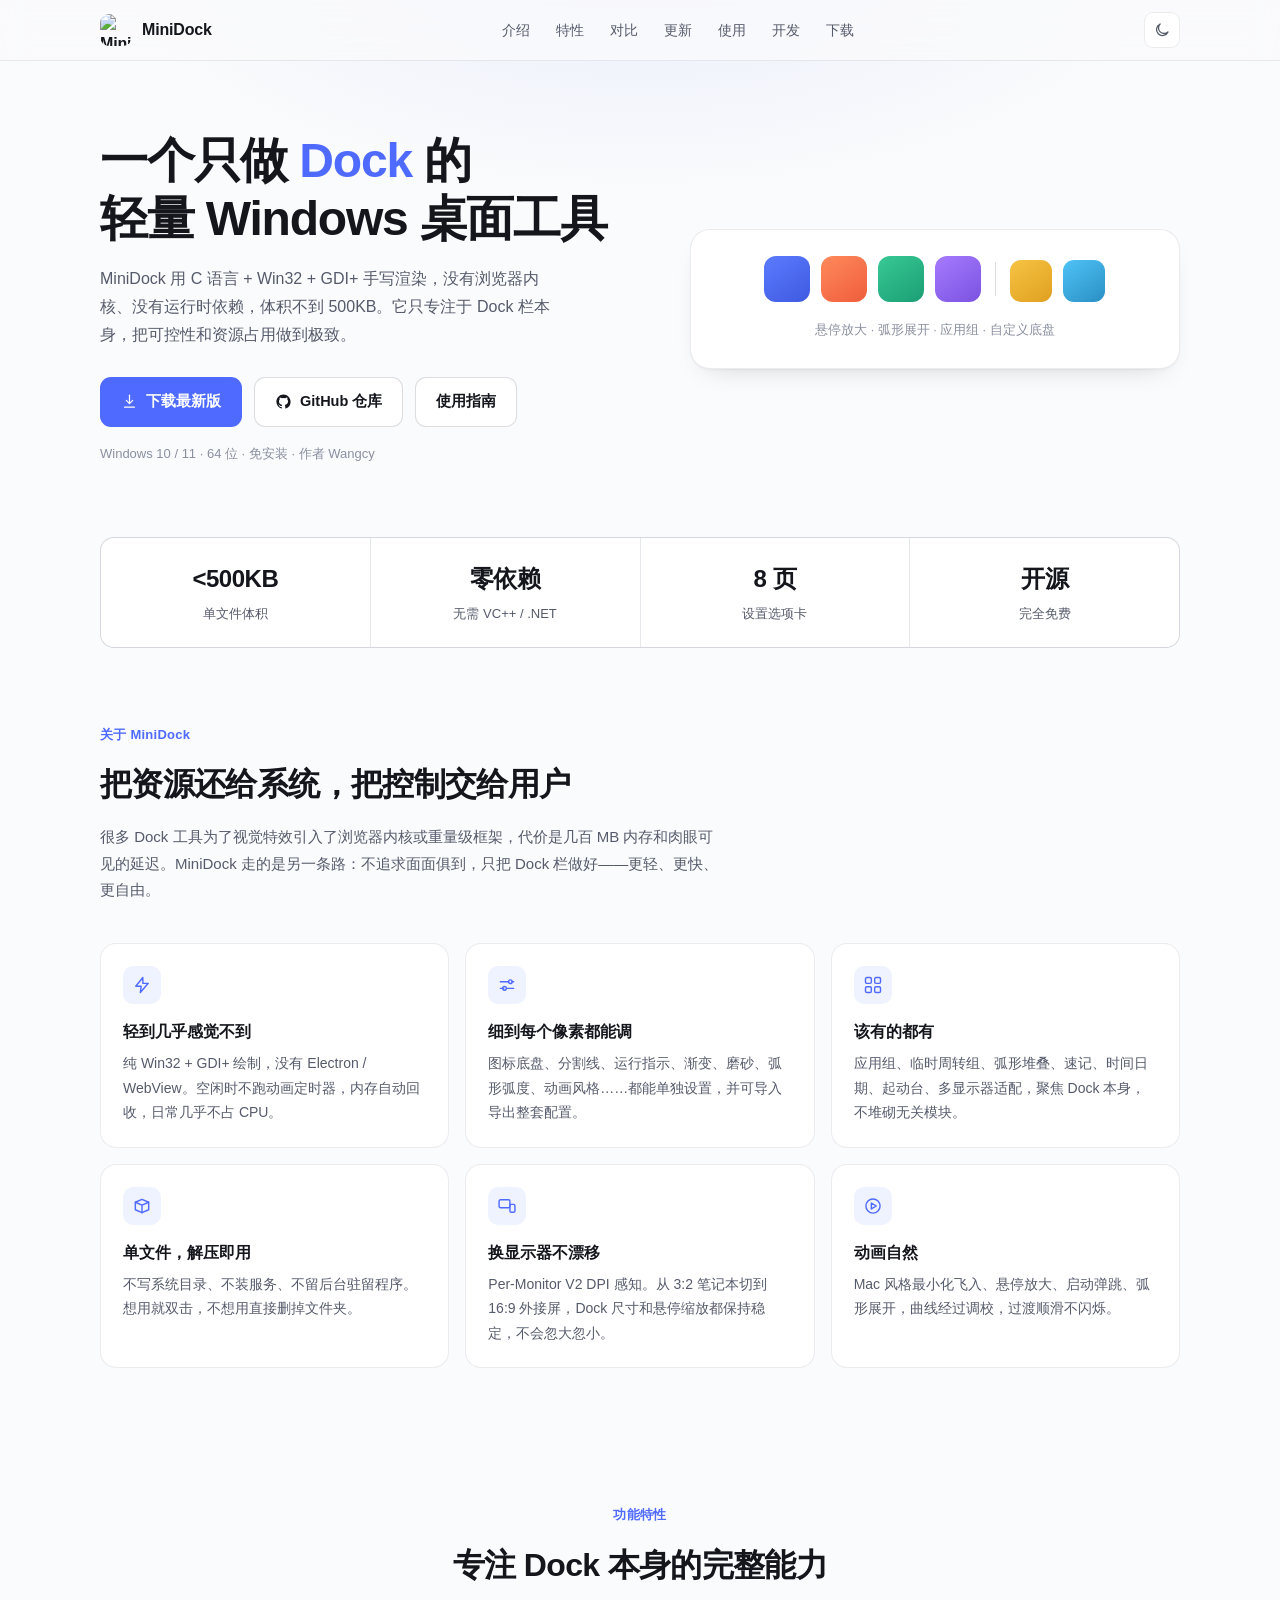
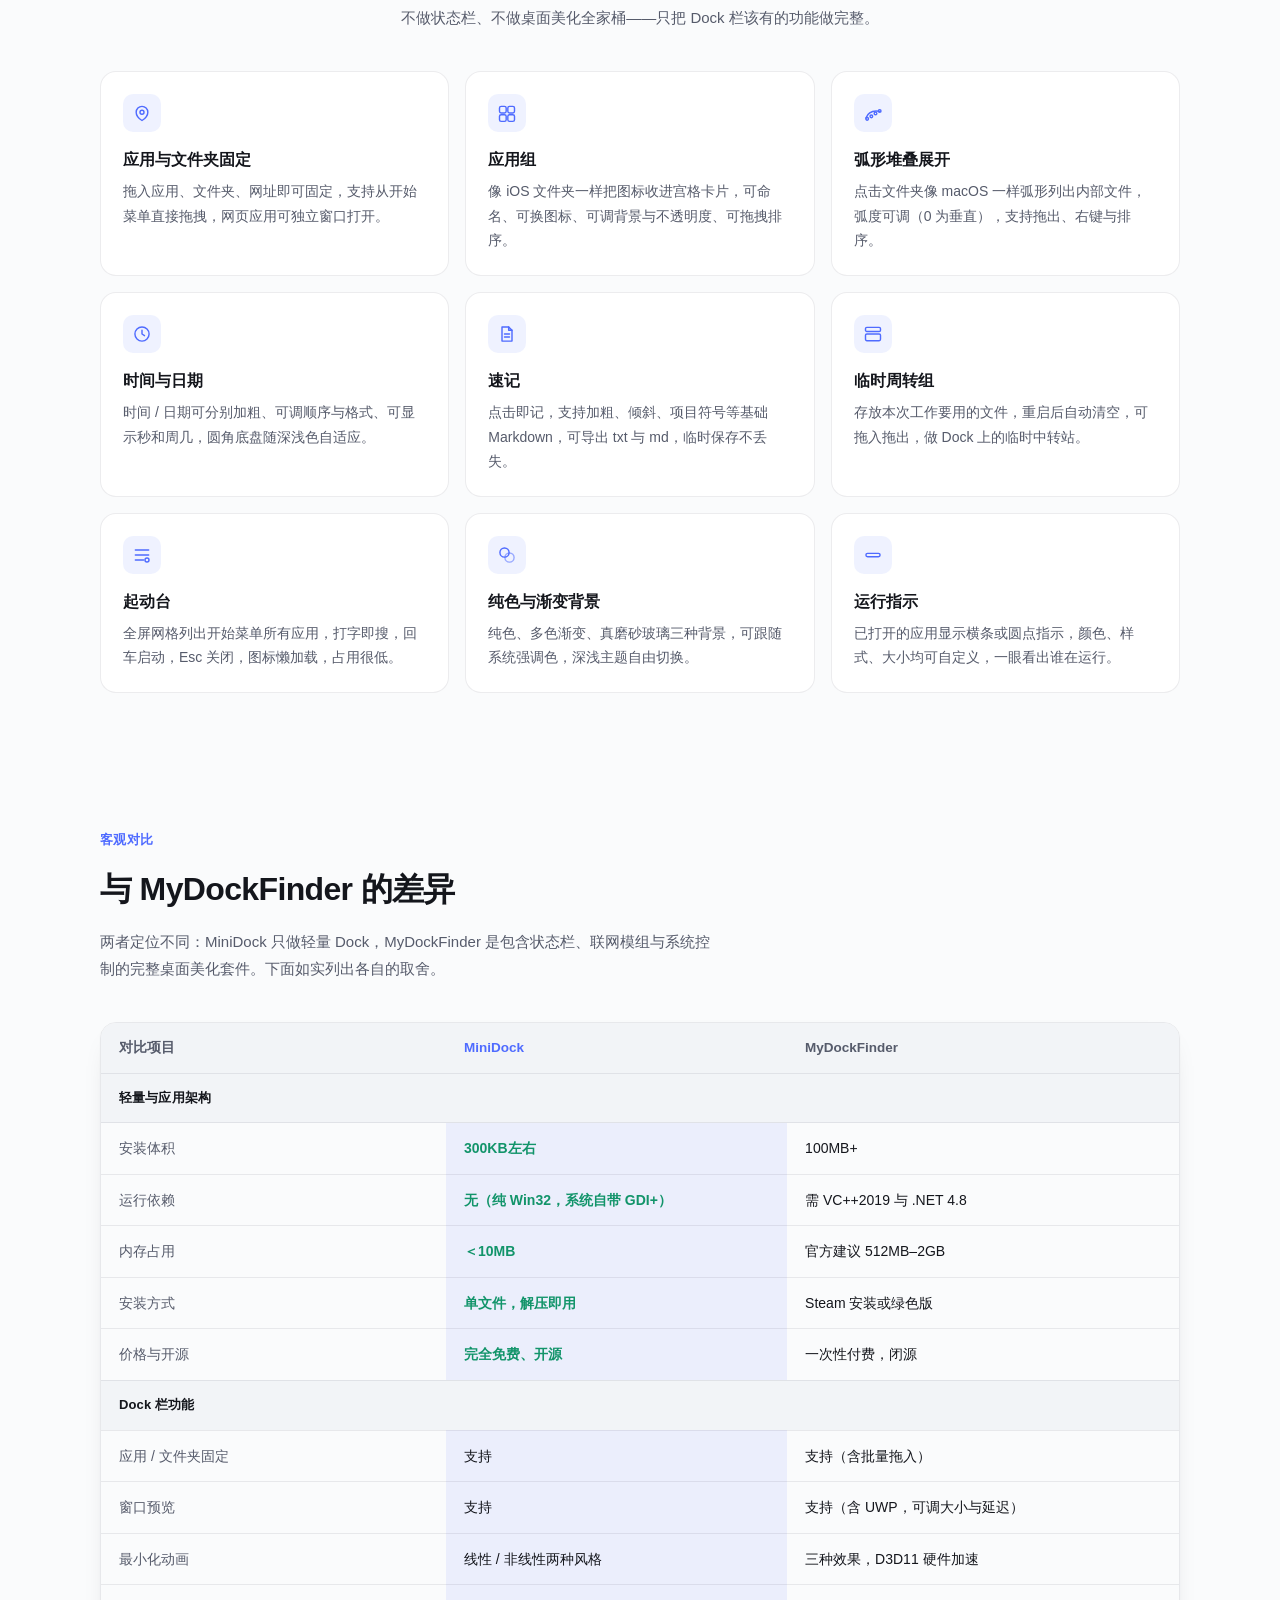
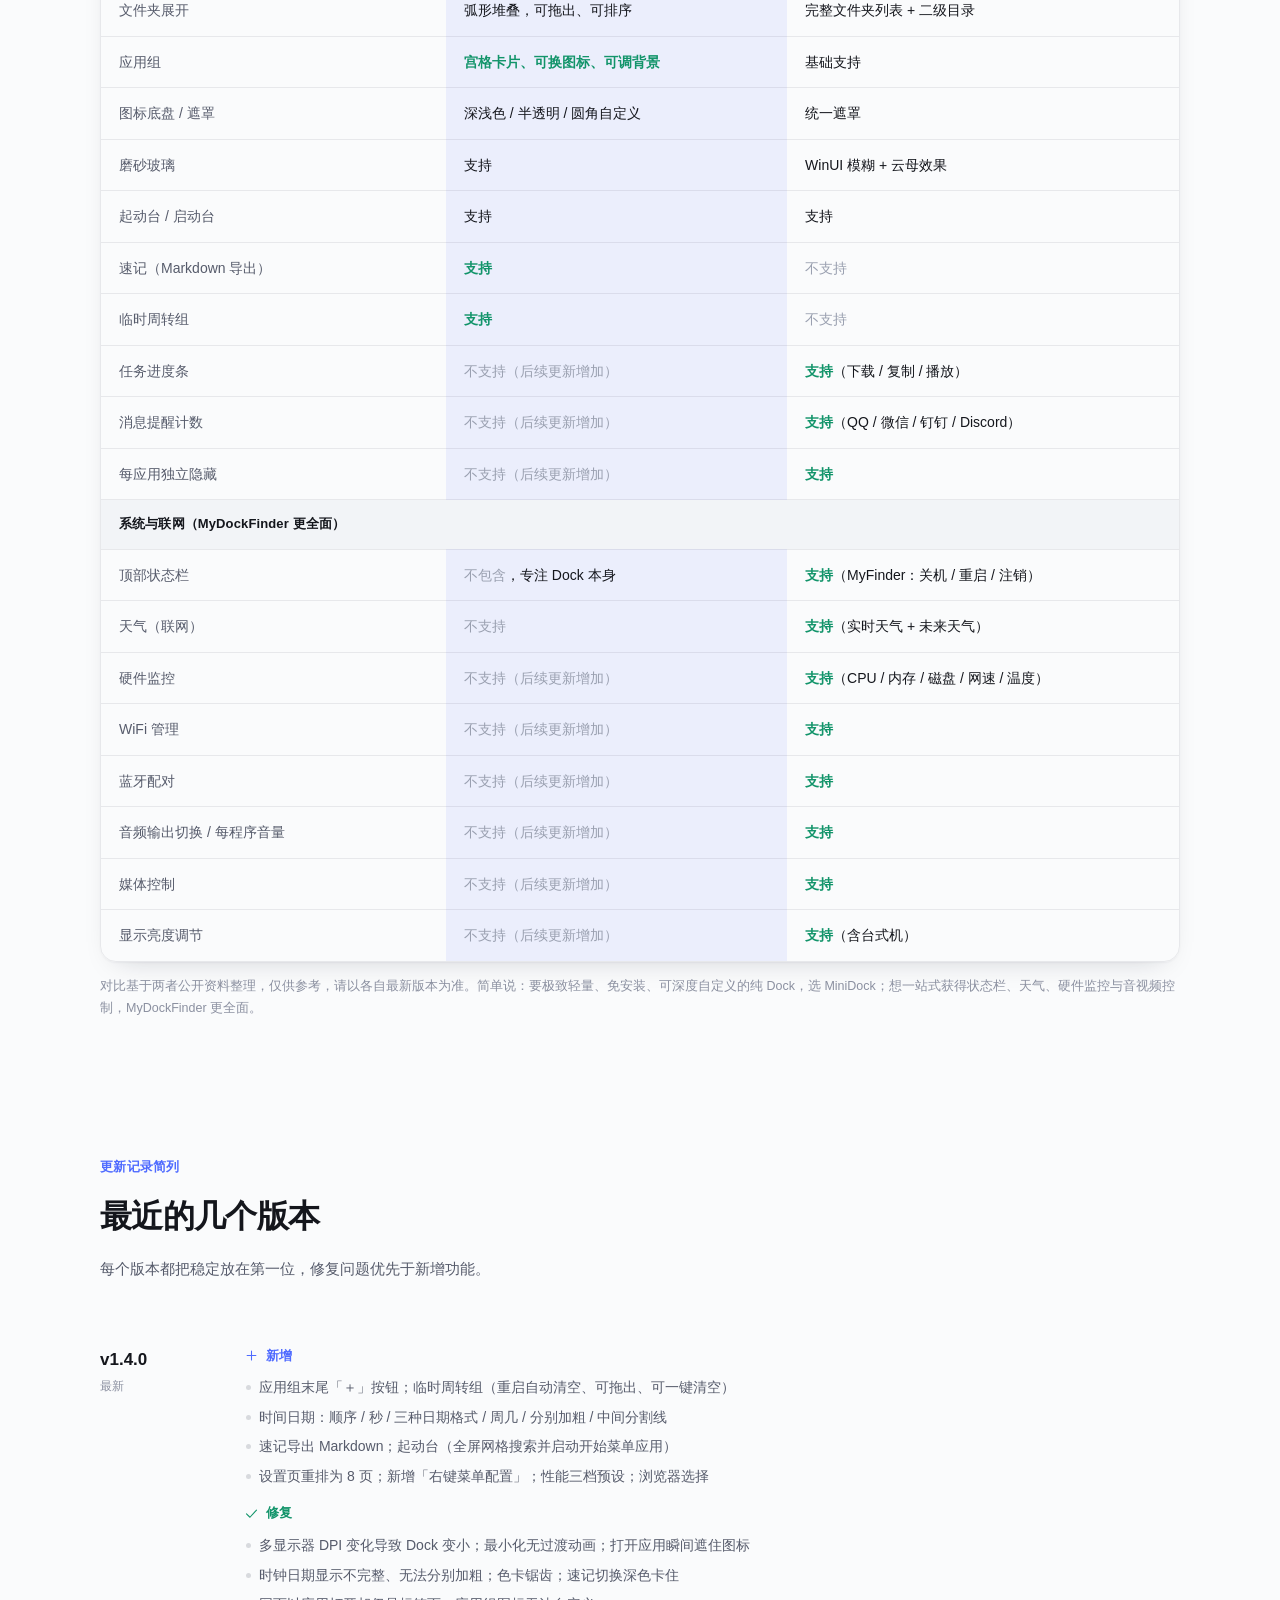
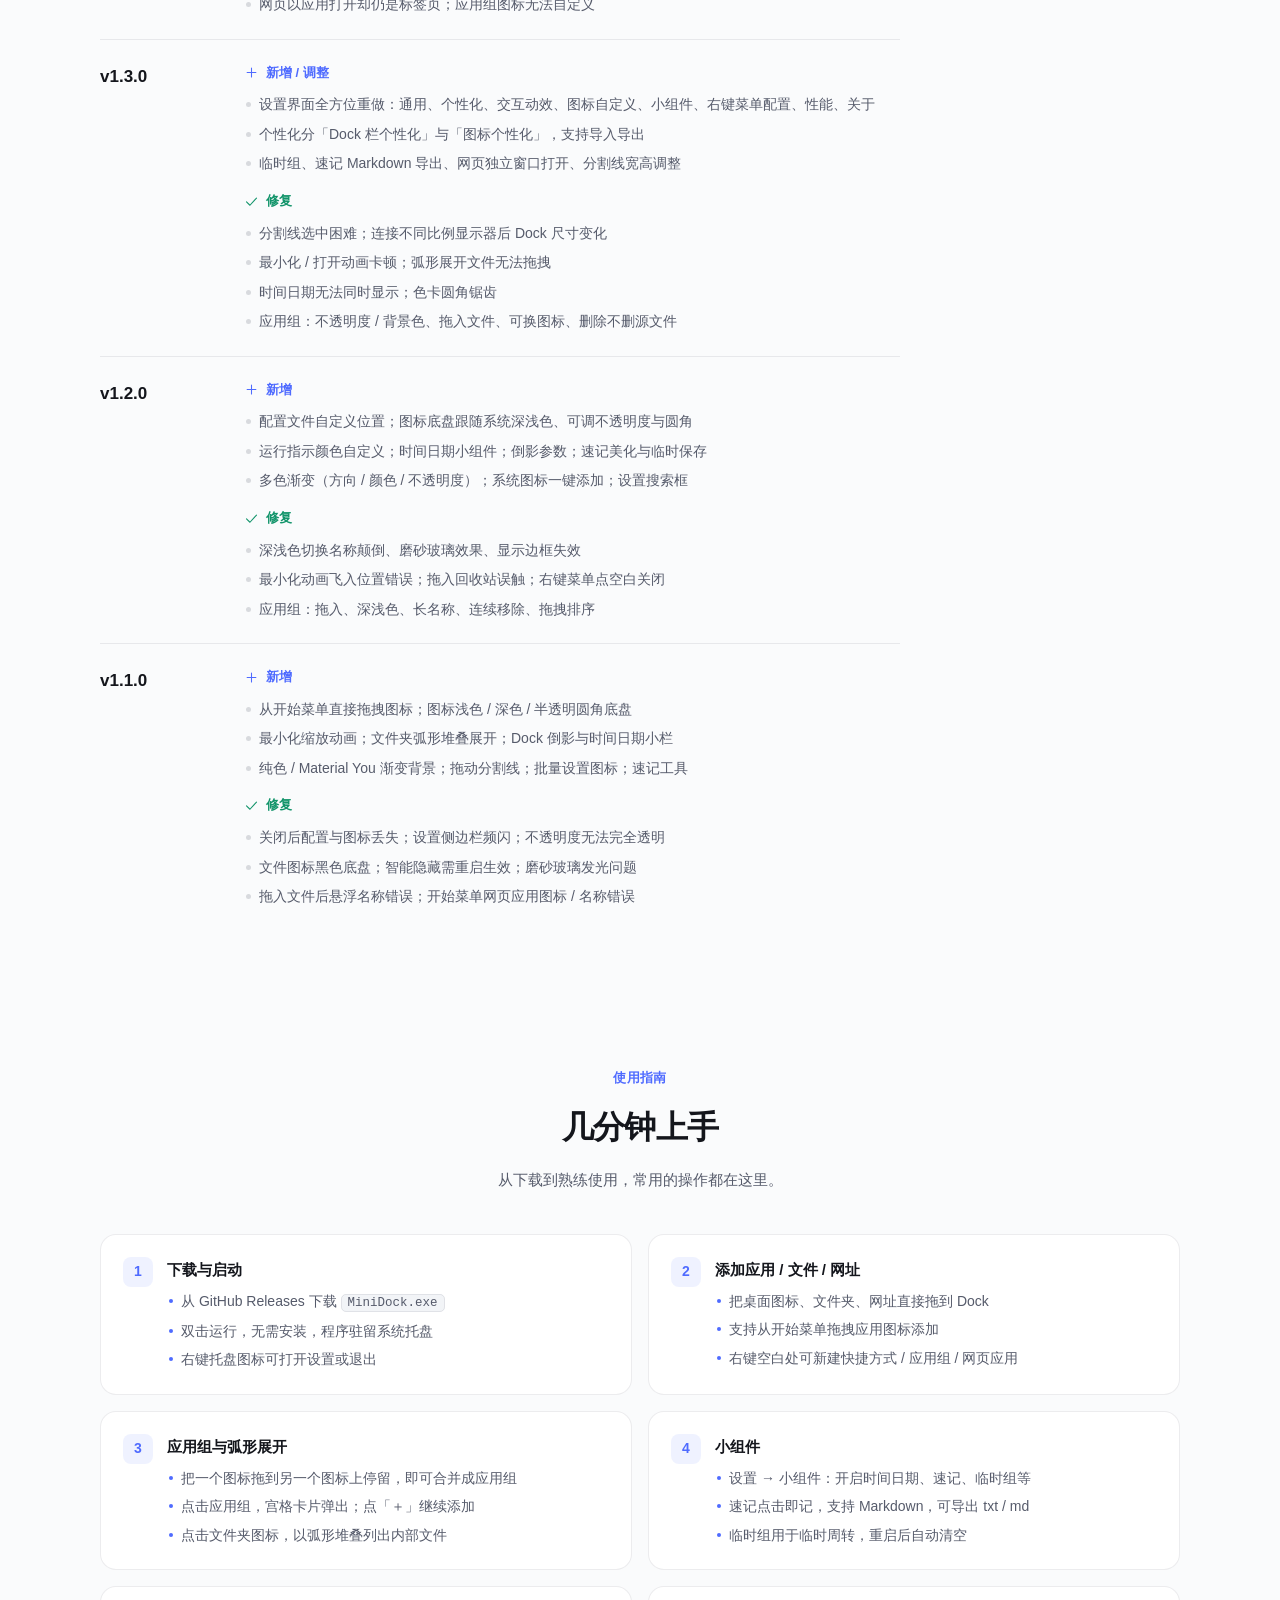
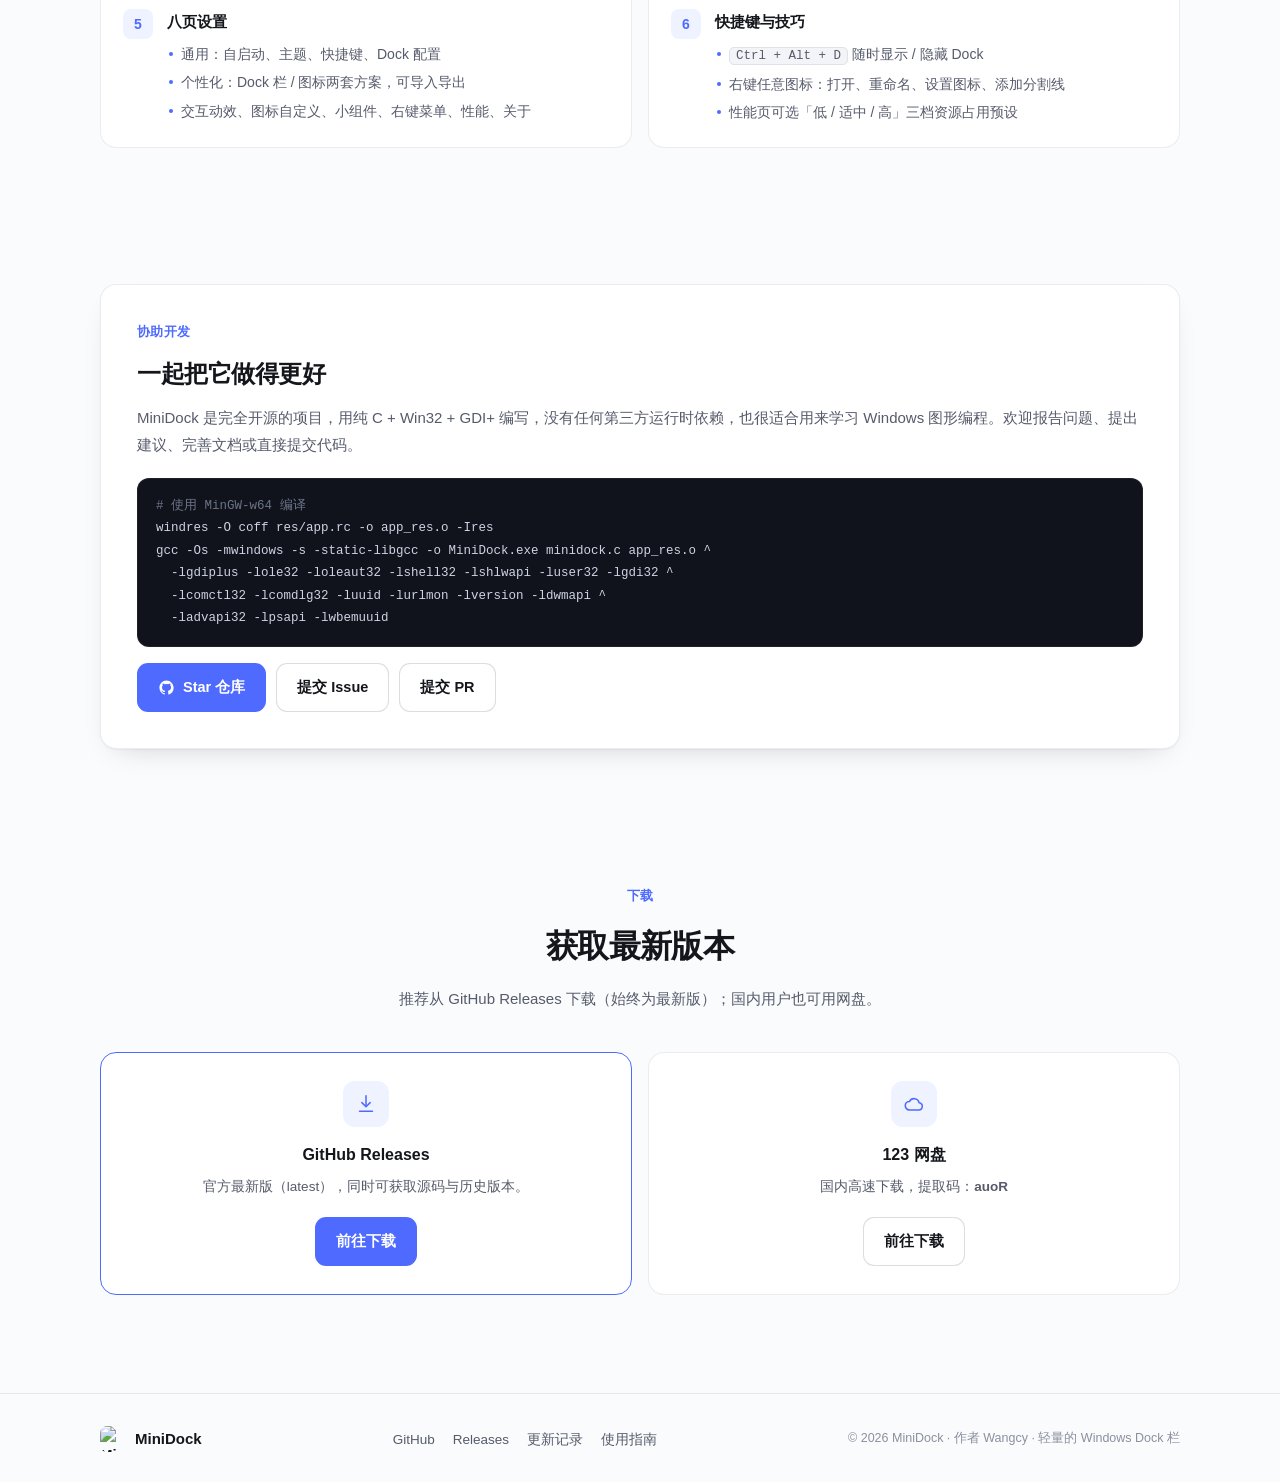
==== index.html @ 11d31a57 "Update index.html" ====
<!DOCTYPE html>
<html lang="zh-CN" data-theme="light">
<head>
<meta charset="UTF-8">
<meta name="viewport" content="width=device-width, initial-scale=1.0">
<title>MiniDock · 轻量的 Windows Dock 栏</title>
<meta name="description" content="MiniDock 是一款轻量、可高度自定义、免安装的 Windows Dock 栏。纯 Win32 手写渲染，无浏览器内核与运行时依赖，体积不到 300KB。作者 Wangcy。">
<meta property="og:title" content="MiniDock · 轻量的 Windows Dock 栏">
<meta property="og:description" content="纯 Win32 手写渲染的 Windows Dock 栏，轻量、免安装、可高度自定义。">
<meta property="og:type" content="website">
<style>
:root {
  --bg: #fafbfc;
  --bg-alt: #f2f4f7;
  --card: #ffffff;
  --text: #14161c;
  --text-2: #565b6b;
  --text-3: #8b90a0;
  --line: rgba(16, 20, 40, 0.08);
  --line-2: rgba(16, 20, 40, 0.14);
  --accent: #4f6bff;
  --accent-soft: rgba(79, 107, 255, 0.09);
  --ok: #12946a;
  --mid: #b4771a;
  --mute: #9aa0b0;
  --shadow: 0 1px 2px rgba(16,20,40,.04), 0 12px 28px -18px rgba(16,20,40,.25);
  --nav: rgba(250, 251, 252, 0.8);
  --radius: 16px;
}
[data-theme="dark"] {
  --bg: #0e1014;
  --bg-alt: #14171e;
  --card: #161920;
  --text: #eceef4;
  --text-2: #a2a8b8;
  --text-3: #717887;
  --line: rgba(255, 255, 255, 0.09);
  --line-2: rgba(255, 255, 255, 0.16);
  --accent: #7d92ff;
  --accent-soft: rgba(125, 146, 255, 0.12);
  --ok: #4ad2a3;
  --mid: #e0b26a;
  --mute: #6b7280;
  --shadow: 0 1px 2px rgba(0,0,0,.3), 0 16px 36px -20px rgba(0,0,0,.7);
  --nav: rgba(14, 16, 20, 0.78);
}
* { margin: 0; padding: 0; box-sizing: border-box; }
html { scroll-behavior: smooth; }
body {
  font-family: -apple-system, BlinkMacSystemFont, "Segoe UI", "PingFang SC", "Microsoft YaHei UI", "Microsoft YaHei", sans-serif;
  background: var(--bg); color: var(--text); line-height: 1.75;
  -webkit-font-smoothing: antialiased; font-size: 15px;
  transition: background .25s ease, color .25s ease;
}
a { color: inherit; text-decoration: none; }
img { display: block; }
.container { width: min(1080px, 90vw); margin: 0 auto; }
.ico { width: 22px; height: 22px; stroke: currentColor; stroke-width: 1.7; fill: none; stroke-linecap: round; stroke-linejoin: round; display: block; }
.ico.fill { fill: currentColor; stroke: none; }

/* ---------------- nav ---------------- */
.nav {
  position: fixed; inset: 0 0 auto 0; z-index: 50;
  background: var(--nav); border-bottom: 1px solid var(--line);
  backdrop-filter: blur(14px) saturate(160%); -webkit-backdrop-filter: blur(14px) saturate(160%);
}
.nav-inner { display: flex; align-items: center; justify-content: space-between; height: 60px; }
.brand { display: flex; align-items: center; gap: 10px; font-weight: 650; font-size: 16px; letter-spacing: -.01em; }
/* ============================================================
   【Logo 替换位置 / Logo placeholder】
   · 导航栏 Logo：<img class="logo-img"> —— 固定 32×32，位置与大小已排好。
   · 页脚 Logo：   见页面底部 class="logo-img foot-logo" —— 固定 26×26。
   · 替换方法：把你的图标（PNG / SVG / ICO，建议正方形）放进 assets/，
     然后把下面两处 src="assets/logo-128.png" 改成你的文件名即可，
     尺寸、圆角、对齐都不用再调。
   · 当前使用的是项目自带图标 assets/logo-128.png（由 res/app.ico 转换）。
   ============================================================ */
.logo-img { width: 32px; height: 32px; border-radius: 9px; flex: none; object-fit: contain; }
.nav-links { display: flex; align-items: center; gap: 2px; }
.nav-links a { padding: 7px 12px; border-radius: 8px; font-size: 14px; color: var(--text-2); transition: .16s; }
.nav-links a:hover { color: var(--text); background: var(--bg-alt); }
.nav-actions { display: flex; align-items: center; gap: 8px; }
.icon-btn {
  width: 36px; height: 36px; border-radius: 9px; border: 1px solid var(--line);
  background: var(--card); color: var(--text-2); cursor: pointer;
  display: grid; place-items: center; transition: .16s;
}
.icon-btn:hover { color: var(--text); border-color: var(--line-2); }
.icon-btn .ico { width: 18px; height: 18px; }
.menu-btn { display: none; }

/* ---------------- hero ---------------- */
.hero { position: relative; padding: 132px 0 64px; overflow: hidden; }
.hero::before {
  content: ""; position: absolute; inset: 0; z-index: -1;
  background: radial-gradient(760px 340px at 50% -8%, var(--accent-soft), transparent 70%);
}
.hero-inner { display: grid; grid-template-columns: 1.05fr .95fr; gap: 48px; align-items: center; }
.hero h1 { font-size: clamp(32px, 4.6vw, 48px); font-weight: 700; line-height: 1.2; letter-spacing: -.025em; }
.hero h1 em { font-style: normal; color: var(--accent); }
.hero p.lead { margin-top: 18px; font-size: 16px; color: var(--text-2); max-width: 460px; }
.hero-cta { margin-top: 28px; display: flex; gap: 12px; flex-wrap: wrap; }
.btn {
  display: inline-flex; align-items: center; gap: 8px; padding: 11px 20px; border-radius: 11px;
  font-size: 14.5px; font-weight: 600; border: 1px solid transparent; cursor: pointer; transition: .18s;
}
.btn .ico { width: 17px; height: 17px; }
.btn-primary { background: var(--accent); color: #fff; }
.btn-primary:hover { filter: brightness(1.06); transform: translateY(-1px); }
.btn-ghost { background: var(--card); color: var(--text); border-color: var(--line-2); }
.btn-ghost:hover { transform: translateY(-1px); border-color: var(--accent); color: var(--accent); }
.hero-meta { margin-top: 16px; font-size: 13px; color: var(--text-3); }

/* dock illustration */
.dock { background: var(--card); border: 1px solid var(--line); border-radius: 20px; padding: 26px 22px; box-shadow: var(--shadow); }
.dock-row { display: flex; align-items: flex-end; justify-content: center; gap: 11px; }
.dock-ic { width: 46px; height: 46px; border-radius: 12px; transition: transform .28s cubic-bezier(.34,1.4,.64,1); }
.dock-ic:hover { transform: translateY(-8px) scale(1.18); }
.dock-ic.s { width: 42px; height: 42px; border-radius: 11px; }
.d-sep { width: 1px; align-self: stretch; background: var(--line-2); margin: 6px 3px; }
.d1 { background: linear-gradient(145deg,#5b7bff,#3f5ae0); }
.d2 { background: linear-gradient(145deg,#ff8a5b,#ef5d3c); }
.d3 { background: linear-gradient(145deg,#39c996,#1a9e73); }
.d4 { background: linear-gradient(145deg,#a67bff,#7a52e0); }
.d5 { background: linear-gradient(145deg,#f6c343,#e0a020); }
.d6 { background: linear-gradient(145deg,#4fc3f7,#2a8fc4); }
.dock-cap { text-align: center; margin-top: 18px; font-size: 12.5px; color: var(--text-3); }

/* ---------------- stats ---------------- */
.stats { padding: 8px 0 8px; }
.stats-grid { display: grid; grid-template-columns: repeat(4, 1fr); gap: 1px; background: var(--line); border: 1px solid var(--line); border-radius: 14px; overflow: hidden; }
.stat { background: var(--card); padding: 20px 18px; text-align: center; }
.stat b { display: block; font-size: 24px; font-weight: 700; letter-spacing: -.02em; }
.stat span { font-size: 13px; color: var(--text-2); }

/* ---------------- section ---------------- */
section { padding: 68px 0; }
section[id], header[id] { scroll-margin-top: 76px; }
.head { max-width: 620px; margin-bottom: 40px; }
.head.center { margin-left: auto; margin-right: auto; text-align: center; }
.kicker { font-size: 13px; font-weight: 650; color: var(--accent); letter-spacing: .02em; margin-bottom: 10px; }
.head h2 { font-size: clamp(24px, 3.2vw, 32px); font-weight: 700; letter-spacing: -.02em; }
.head p { margin-top: 12px; color: var(--text-2); }

/* features */
.grid-3 { display: grid; grid-template-columns: repeat(3, 1fr); gap: 16px; }
.card { background: var(--card); border: 1px solid var(--line); border-radius: var(--radius); padding: 22px; transition: .2s; }
.card:hover { border-color: var(--line-2); box-shadow: var(--shadow); }
.card .ci { width: 38px; height: 38px; border-radius: 10px; background: var(--accent-soft); color: var(--accent); display: grid; place-items: center; margin-bottom: 14px; }
.card .ci .ico { width: 20px; height: 20px; }
.card h3 { font-size: 15.5px; font-weight: 650; margin-bottom: 6px; }
.card p { font-size: 14px; color: var(--text-2); }

/* compare */
.cmp-wrap { border: 1px solid var(--line); border-radius: var(--radius); overflow: hidden; box-shadow: var(--shadow); }
.cmp { width: 100%; border-collapse: collapse; }
.cmp th, .cmp td { padding: 13px 18px; font-size: 14px; text-align: left; vertical-align: top; }
.cmp thead th { background: var(--bg-alt); font-weight: 650; font-size: 13.5px; color: var(--text-2); }
.cmp thead th:nth-child(2) { color: var(--accent); }
.cmp tbody tr { border-top: 1px solid var(--line); }
.cmp td:first-child { color: var(--text-2); width: 32%; }
.cmp .grouprow td { background: var(--bg-alt); font-weight: 650; color: var(--text); font-size: 13px; letter-spacing: .01em; }
.cmp td:nth-child(2) { background: var(--accent-soft); }
.yes { color: var(--ok); font-weight: 600; }
.no { color: var(--mute); }
.part { color: var(--mid); font-weight: 600; }
.cmp-note { margin-top: 14px; font-size: 12.5px; color: var(--text-3); }

/* changelog */
.tl { max-width: 800px; }
.tl-item { display: grid; grid-template-columns: 120px 1fr; gap: 24px; padding: 22px 0; border-top: 1px solid var(--line); }
.tl-item:first-child { border-top: none; }
.tl-ver { font-size: 17px; font-weight: 700; }
.tl-ver small { display: block; font-size: 12px; font-weight: 500; color: var(--text-3); margin-top: 2px; }
.tl-body h4 { font-size: 13px; font-weight: 650; color: var(--text-2); display: flex; align-items: center; gap: 7px; margin: 14px 0 8px; }
.tl-body h4:first-child { margin-top: 0; }
.tl-body h4 .ico { width: 15px; height: 15px; }
.tl-body h4.new { color: var(--accent); }
.tl-body h4.fix { color: var(--ok); }
.tl-body ul { list-style: none; display: grid; gap: 5px; }
.tl-body li { font-size: 14px; color: var(--text-2); padding-left: 15px; position: relative; }
.tl-body li::before { content: ""; position: absolute; left: 2px; top: 10px; width: 5px; height: 5px; border-radius: 50%; background: var(--line-2); }

/* guide */
.grid-2 { display: grid; grid-template-columns: repeat(2, 1fr); gap: 16px; }
.step { display: flex; gap: 14px; }
.step .num { width: 30px; height: 30px; flex: none; border-radius: 8px; background: var(--accent-soft); color: var(--accent); display: grid; place-items: center; font-weight: 700; font-size: 14px; }
.step h3 { font-size: 15px; font-weight: 650; margin-bottom: 6px; }
.step p, .step li { font-size: 14px; color: var(--text-2); }
.step ul { list-style: none; display: grid; gap: 4px; margin-top: 4px; }
.step li { padding-left: 14px; position: relative; }
.step li::before { content: ""; position: absolute; left: 2px; top: 10px; width: 4px; height: 4px; border-radius: 50%; background: var(--accent); }
code { font-family: ui-monospace, "Cascadia Code", Consolas, monospace; font-size: 12.5px; background: var(--bg-alt); border: 1px solid var(--line); border-radius: 5px; padding: 1px 6px; }

/* contribute */
.panel { background: var(--card); border: 1px solid var(--line); border-radius: var(--radius); padding: 36px; box-shadow: var(--shadow); }
.panel h2 { font-size: 24px; font-weight: 700; letter-spacing: -.02em; }
.panel .p-text { color: var(--text-2); margin: 10px 0 20px; }
.codeblock { background: #10131b; border: 1px solid rgba(255,255,255,.06); border-radius: 12px; padding: 16px 18px; overflow-x: auto; margin: 16px 0; }
.codeblock pre { font-family: ui-monospace, "Cascadia Code", Consolas, monospace; font-size: 12.5px; line-height: 1.8; color: #ced3e3; white-space: pre; }
.codeblock .cm { color: #6c7488; }
.row-cta { display: flex; gap: 10px; flex-wrap: wrap; margin-top: 4px; }

/* download */
.grid-dl { display: grid; grid-template-columns: 1fr 1fr; gap: 16px; }
.dl { background: var(--card); border: 1px solid var(--line); border-radius: var(--radius); padding: 28px; text-align: center; transition: .2s; }
.dl:hover { border-color: var(--line-2); box-shadow: var(--shadow); }
.dl .di { width: 46px; height: 46px; border-radius: 12px; background: var(--accent-soft); color: var(--accent); display: grid; place-items: center; margin: 0 auto 14px; }
.dl .di .ico { width: 22px; height: 22px; }
.dl h3 { font-size: 16px; font-weight: 650; margin-bottom: 6px; }
.dl p { font-size: 13.5px; color: var(--text-2); margin-bottom: 18px; }
.dl.primary { border-color: var(--accent); }

/* footer */
footer { border-top: 1px solid var(--line); padding: 32px 0; margin-top: 30px; }
.foot { display: flex; align-items: center; justify-content: space-between; gap: 16px; flex-wrap: wrap; }
.foot-brand { display: flex; align-items: center; gap: 9px; font-weight: 600; }
.foot-logo { width: 26px; height: 26px; border-radius: 7px; }
.foot-links { display: flex; gap: 18px; font-size: 13.5px; color: var(--text-2); }
.foot-links a:hover { color: var(--accent); }
.foot p { font-size: 12.5px; color: var(--text-3); }

.reveal { opacity: 0; transform: translateY(18px); transition: opacity .55s ease, transform .55s ease; }
.reveal.on { opacity: 1; transform: none; }

@media (max-width: 880px) {
  .hero-inner { grid-template-columns: 1fr; gap: 36px; }
  .hero p.lead { max-width: none; }
  .grid-3 { grid-template-columns: repeat(2, 1fr); }
  .stats-grid { grid-template-columns: repeat(2, 1fr); }
  .grid-dl, .grid-2 { grid-template-columns: 1fr; }
  .tl-item { grid-template-columns: 1fr; gap: 6px; }
}
@media (max-width: 600px) {
  .nav-links { display: none; position: absolute; top: 60px; left: 0; right: 0; flex-direction: column; align-items: stretch; background: var(--card); border-bottom: 1px solid var(--line); padding: 8px; }
  .nav-links.open { display: flex; }
  .menu-btn { display: grid; }
  .grid-3 { grid-template-columns: 1fr; }
  .cmp { font-size: 13px; }
  .cmp th, .cmp td { padding: 10px 12px; }
  .hero { padding-top: 108px; }
  .dock { padding: 18px 14px; }
  .dock-row { gap: 7px; }
  .dock-ic { width: 37px; height: 37px; border-radius: 10px; }
  .dock-ic.s { width: 33px; height: 33px; border-radius: 9px; }
}
</style>
<noscript><style>.reveal{opacity:1!important;transform:none!important}</style></noscript>
</head>
<body>

<!-- ================= NAV ================= -->
<nav class="nav">
  <div class="container nav-inner">
    <a class="brand" href="#top">
      <img class="logo-img" src="assets/logo-128.png" alt="MiniDock" width="32" height="32">
      <span>MiniDock</span>
    </a>
    <div class="nav-links" id="navLinks">
      <a href="#about">介绍</a>
      <a href="#features">特性</a>
      <a href="#compare">对比</a>
      <a href="#changelog">更新</a>
      <a href="#guide">使用</a>
      <a href="#contribute">开发</a>
      <a href="#download">下载</a>
    </div>
    <div class="nav-actions">
      <button class="icon-btn" id="themeToggle" aria-label="切换深色模式">
        <svg class="ico" id="themeIcon" viewBox="0 0 24 24"><path d="M20 14.5A8 8 0 1 1 9.5 4a6.5 6.5 0 0 0 10.5 10.5z"/></svg>
      </button>
      <button class="icon-btn menu-btn" id="menuBtn" aria-label="打开菜单">
        <svg class="ico" viewBox="0 0 24 24"><path d="M4 7h16M4 12h16M4 17h16"/></svg>
      </button>
    </div>
  </div>
</nav>

<!-- ================= HERO ================= -->
<header class="hero" id="top">
  <div class="container hero-inner">
    <div>
      <h1>一个只做 <em>Dock</em> 的<br>轻量 Windows 桌面工具</h1>
      <p class="lead">MiniDock 用 C 语言 + Win32 + GDI+ 手写渲染，没有浏览器内核、没有运行时依赖，体积不到 500KB。它只专注于 Dock 栏本身，把可控性和资源占用做到极致。</p>
      <div class="hero-cta">
        <a class="btn btn-primary" href="https://github.com/wang01116/MiniDock/releases/latest" target="_blank" rel="noopener">
          <svg class="ico" viewBox="0 0 24 24"><path d="M12 3v11"/><path d="M7.5 10.5 12 15l4.5-4.5"/><path d="M5 20h14"/></svg>
          下载最新版
        </a>
        <a class="btn btn-ghost" href="https://github.com/wang01116/MiniDock" target="_blank" rel="noopener">
          <svg class="ico fill" viewBox="0 0 24 24"><path d="M12 2C6.48 2 2 6.58 2 12.25c0 4.53 2.87 8.37 6.84 9.73.5.09.68-.22.68-.48v-1.7c-2.78.62-3.37-1.36-3.37-1.36-.45-1.18-1.1-1.5-1.1-1.5-.9-.63.07-.62.07-.62 1 .07 1.53 1.05 1.53 1.05.89 1.56 2.34 1.11 2.91.85.09-.66.35-1.11.63-1.37-2.22-.26-4.56-1.14-4.56-5.07 0-1.12.39-2.03 1.03-2.75-.1-.26-.45-1.3.1-2.7 0 0 .84-.27 2.75 1.05a9.36 9.36 0 0 1 5 0c1.91-1.32 2.75-1.05 2.75-1.05.55 1.4.2 2.44.1 2.7.64.72 1.03 1.63 1.03 2.75 0 3.94-2.34 4.81-4.57 5.06.36.31.68.92.68 1.85v2.74c0 .27.18.58.69.48A10.01 10.01 0 0 0 22 12.25C22 6.58 17.52 2 12 2z"/></svg>
          GitHub 仓库
        </a>
        <a class="btn btn-ghost" href="#guide">使用指南</a>
      </div>
      <p class="hero-meta">Windows 10 / 11 · 64 位 · 免安装 · 作者 Wangcy</p>
    </div>
    <div class="reveal">
      <div class="dock">
        <div class="dock-row">
          <div class="dock-ic d1"></div>
          <div class="dock-ic d2"></div>
          <div class="dock-ic d3"></div>
          <div class="dock-ic d4"></div>
          <div class="d-sep"></div>
          <div class="dock-ic s d5"></div>
          <div class="dock-ic s d6"></div>
        </div>
        <p class="dock-cap">悬停放大 · 弧形展开 · 应用组 · 自定义底盘</p>
      </div>
    </div>
  </div>
</header>

<!-- ================= STATS ================= -->
<div class="stats">
  <div class="container">
    <div class="stats-grid reveal">
      <div class="stat"><b>&lt;500KB</b><span>单文件体积</span></div>
      <div class="stat"><b>零依赖</b><span>无需 VC++ / .NET</span></div>
      <div class="stat"><b>8 页</b><span>设置选项卡</span></div>
      <div class="stat"><b>开源</b><span>完全免费</span></div>
    </div>
  </div>
</div>

<!-- ================= ABOUT ================= -->
<section id="about">
  <div class="container">
    <div class="head reveal">
      <div class="kicker">关于 MiniDock</div>
      <h2>把资源还给系统，把控制交给用户</h2>
      <p>很多 Dock 工具为了视觉特效引入了浏览器内核或重量级框架，代价是几百 MB 内存和肉眼可见的延迟。MiniDock 走的是另一条路：不追求面面俱到，只把 Dock 栏做好——更轻、更快、更自由。</p>
    </div>
    <div class="grid-3">
      <div class="card reveal">
        <div class="ci"><svg class="ico" viewBox="0 0 24 24"><path d="M13 3 4.5 13.5H11l-1 7.5L19.5 10H13z"/></svg></div>
        <h3>轻到几乎感觉不到</h3>
        <p>纯 Win32 + GDI+ 绘制，没有 Electron / WebView。空闲时不跑动画定时器，内存自动回收，日常几乎不占 CPU。</p>
      </div>
      <div class="card reveal">
        <div class="ci"><svg class="ico" viewBox="0 0 24 24"><path d="M4 8h10M18 8h2M4 16h4M12 16h8"/><circle cx="16" cy="8" r="2.2"/><circle cx="9" cy="16" r="2.2"/></svg></div>
        <h3>细到每个像素都能调</h3>
        <p>图标底盘、分割线、运行指示、渐变、磨砂、弧形弧度、动画风格……都能单独设置，并可导入导出整套配置。</p>
      </div>
      <div class="card reveal">
        <div class="ci"><svg class="ico" viewBox="0 0 24 24"><rect x="3" y="3" width="7" height="7" rx="1.6"/><rect x="14" y="3" width="7" height="7" rx="1.6"/><rect x="3" y="14" width="7" height="7" rx="1.6"/><rect x="14" y="14" width="7" height="7" rx="1.6"/></svg></div>
        <h3>该有的都有</h3>
        <p>应用组、临时周转组、弧形堆叠、速记、时间日期、起动台、多显示器适配，聚焦 Dock 本身，不堆砌无关模块。</p>
      </div>
      <div class="card reveal">
        <div class="ci"><svg class="ico" viewBox="0 0 24 24"><path d="M4 7.5 12 4l8 3.5v9L12 20l-8-3.5z"/><path d="M4 7.5 12 11l8-3.5M12 11v9"/></svg></div>
        <h3>单文件，解压即用</h3>
        <p>不写系统目录、不装服务、不留后台驻留程序。想用就双击，不想用直接删掉文件夹。</p>
      </div>
      <div class="card reveal">
        <div class="ci"><svg class="ico" viewBox="0 0 24 24"><rect x="2.5" y="4.5" width="13" height="9.5" rx="1.6"/><rect x="15.5" y="10" width="6" height="9.5" rx="1.6"/></svg></div>
        <h3>换显示器不漂移</h3>
        <p>Per-Monitor V2 DPI 感知。从 3:2 笔记本切到 16:9 外接屏，Dock 尺寸和悬停缩放都保持稳定，不会忽大忽小。</p>
      </div>
      <div class="card reveal">
        <div class="ci"><svg class="ico" viewBox="0 0 24 24"><circle cx="12" cy="12" r="8.5"/><path d="M10 8.5v7l6-3.5z"/></svg></div>
        <h3>动画自然</h3>
        <p>Mac 风格最小化飞入、悬停放大、启动弹跳、弧形展开，曲线经过调校，过渡顺滑不闪烁。</p>
      </div>
    </div>
  </div>
</section>

<!-- ================= FEATURES ================= -->
<section id="features">
  <div class="container">
    <div class="head center reveal">
      <div class="kicker">功能特性</div>
      <h2>专注 Dock 本身的完整能力</h2>
      <p>不做状态栏、不做桌面美化全家桶——只把 Dock 栏该有的功能做完整。</p>
    </div>
    <div class="grid-3">
      <div class="card reveal">
        <div class="ci"><svg class="ico" viewBox="0 0 24 24"><path d="M12 21s-7-4.4-7-10a7 7 0 0 1 14 0c0 5.6-7 10-7 10z"/><circle cx="12" cy="11" r="2.4"/></svg></div>
        <h3>应用与文件夹固定</h3>
        <p>拖入应用、文件夹、网址即可固定，支持从开始菜单直接拖拽，网页应用可独立窗口打开。</p>
      </div>
      <div class="card reveal">
        <div class="ci"><svg class="ico" viewBox="0 0 24 24"><rect x="3" y="4" width="8" height="8" rx="2"/><rect x="13" y="4" width="8" height="8" rx="2"/><rect x="3" y="14" width="8" height="8" rx="2"/><rect x="13" y="14" width="8" height="8" rx="2"/></svg></div>
        <h3>应用组</h3>
        <p>像 iOS 文件夹一样把图标收进宫格卡片，可命名、可换图标、可调背景与不透明度、可拖拽排序。</p>
      </div>
      <div class="card reveal">
        <div class="ci"><svg class="ico" viewBox="0 0 24 24"><path d="M3.5 18c2.5-7 9-9.5 17-8"/><circle cx="5" cy="19" r="1.6"/><circle cx="10" cy="16" r="1.6"/><circle cx="15" cy="12.5" r="1.6"/><circle cx="20" cy="9.5" r="1.6"/></svg></div>
        <h3>弧形堆叠展开</h3>
        <p>点击文件夹像 macOS 一样弧形列出内部文件，弧度可调（0 为垂直），支持拖出、右键与排序。</p>
      </div>
      <div class="card reveal">
        <div class="ci"><svg class="ico" viewBox="0 0 24 24"><circle cx="12" cy="12" r="8.5"/><path d="M12 7.5V12l3 2"/></svg></div>
        <h3>时间与日期</h3>
        <p>时间 / 日期可分别加粗、可调顺序与格式、可显示秒和周几，圆角底盘随深浅色自适应。</p>
      </div>
      <div class="card reveal">
        <div class="ci"><svg class="ico" viewBox="0 0 24 24"><path d="M6 3.5h8l4 4v13H6z"/><path d="M14 3.5v4h4M9 12h6M9 15.5h6"/></svg></div>
        <h3>速记</h3>
        <p>点击即记，支持加粗、倾斜、项目符号等基础 Markdown，可导出 txt 与 md，临时保存不丢失。</p>
      </div>
      <div class="card reveal">
        <div class="ci"><svg class="ico" viewBox="0 0 24 24"><rect x="3" y="4" width="18" height="5" rx="1.6"/><rect x="3" y="12" width="18" height="8" rx="1.6"/></svg></div>
        <h3>临时周转组</h3>
        <p>存放本次工作要用的文件，重启后自动清空，可拖入拖出，做 Dock 上的临时中转站。</p>
      </div>
      <div class="card reveal">
        <div class="ci"><svg class="ico" viewBox="0 0 24 24"><path d="M4 6h16M4 12h16M4 18h10"/><circle cx="18" cy="18" r="2.4"/></svg></div>
        <h3>起动台</h3>
        <p>全屏网格列出开始菜单所有应用，打字即搜，回车启动，Esc 关闭，图标懒加载，占用很低。</p>
      </div>
      <div class="card reveal">
        <div class="ci"><svg class="ico" viewBox="0 0 24 24"><circle cx="9" cy="9" r="5.5"/><circle cx="15" cy="15" r="5.5" opacity=".55"/></svg></div>
        <h3>纯色与渐变背景</h3>
        <p>纯色、多色渐变、真磨砂玻璃三种背景，可跟随系统强调色，深浅主题自由切换。</p>
      </div>
      <div class="card reveal">
        <div class="ci"><svg class="ico" viewBox="0 0 24 24"><rect x="3.5" y="10" width="17" height="4" rx="2"/><circle cx="12" cy="12" r="0"/></svg></div>
        <h3>运行指示</h3>
        <p>已打开的应用显示横条或圆点指示，颜色、样式、大小均可自定义，一眼看出谁在运行。</p>
      </div>
    </div>
  </div>
</section>

<!-- ================= COMPARE ================= -->
<section id="compare">
  <div class="container">
    <div class="head reveal">
      <div class="kicker">客观对比</div>
      <h2>与 MyDockFinder 的差异</h2>
      <p>两者定位不同：MiniDock 只做轻量 Dock，MyDockFinder 是包含状态栏、联网模组与系统控制的完整桌面美化套件。下面如实列出各自的取舍。</p>
    </div>
    <div class="cmp-wrap reveal">
      <table class="cmp">
        <thead>
          <tr><th>对比项目</th><th>MiniDock</th><th>MyDockFinder</th></tr>
        </thead>
        <tbody>
          <tr class="grouprow"><td colspan="3">轻量与应用架构</td></tr>
          <tr><td>安装体积</td><td><span class="yes">300KB左右</span></td><td>100MB+</td></tr>
          <tr><td>运行依赖</td><td><span class="yes">无（纯 Win32，系统自带 GDI+）</span></td><td>需 VC++2019 与 .NET 4.8</td></tr>
          <tr><td>内存占用</td><td><span class="yes">＜10MB</span></td><td>官方建议 512MB–2GB</td></tr>
          <tr><td>安装方式</td><td><span class="yes">单文件，解压即用</span></td><td>Steam 安装或绿色版</td></tr>
          <tr><td>价格与开源</td><td><span class="yes">完全免费、开源</span></td><td>一次性付费，闭源</td></tr>

          <tr class="grouprow"><td colspan="3">Dock 栏功能</td></tr>
          <tr><td>应用 / 文件夹固定</td><td>支持</td><td>支持（含批量拖入）</td></tr>
          <tr><td>窗口预览</td><td>支持</td><td>支持（含 UWP，可调大小与延迟）</td></tr>
          <tr><td>最小化动画</td><td>线性 / 非线性两种风格</td><td>三种效果，D3D11 硬件加速</td></tr>
          <tr><td>文件夹展开</td><td>弧形堆叠，可拖出、可排序</td><td>完整文件夹列表 + 二级目录</td></tr>
          <tr><td>应用组</td><td><span class="yes">宫格卡片、可换图标、可调背景</span></td><td>基础支持</td></tr>
          <tr><td>图标底盘 / 遮罩</td><td>深浅色 / 半透明 / 圆角自定义</td><td>统一遮罩</td></tr>
          <tr><td>磨砂玻璃</td><td>支持</td><td>WinUI 模糊 + 云母效果</td></tr>
          <tr><td>起动台 / 启动台</td><td>支持</td><td>支持</td></tr>
          <tr><td>速记（Markdown 导出）</td><td><span class="yes">支持</span></td><td><span class="no">不支持</span></td></tr>
          <tr><td>临时周转组</td><td><span class="yes">支持</span></td><td><span class="no">不支持</span></td></tr>
          <tr><td>任务进度条</td><td><span class="no">不支持（后续更新增加）</span></td><td><span class="yes">支持</span>（下载 / 复制 / 播放）</td></tr>
          <tr><td>消息提醒计数</td><td><span class="no">不支持（后续更新增加）</span></td><td><span class="yes">支持</span>（QQ / 微信 / 钉钉 / Discord）</td></tr>
          <tr><td>每应用独立隐藏</td><td><span class="no">不支持（后续更新增加）</span></td><td><span class="yes">支持</span></td></tr>

          <tr class="grouprow"><td colspan="3">系统与联网（MyDockFinder 更全面）</td></tr>
          <tr><td>顶部状态栏</td><td><span class="no">不包含</span>，专注 Dock 本身</td><td><span class="yes">支持</span>（MyFinder：关机 / 重启 / 注销）</td></tr>
          <tr><td>天气（联网）</td><td><span class="no">不支持</span></td><td><span class="yes">支持</span>（实时天气 + 未来天气）</td></tr>
          <tr><td>硬件监控</td><td><span class="no">不支持（后续更新增加）</span></td><td><span class="yes">支持</span>（CPU / 内存 / 磁盘 / 网速 / 温度）</td></tr>
          <tr><td>WiFi 管理</td><td><span class="no">不支持（后续更新增加）</span></td><td><span class="yes">支持</span></td></tr>
          <tr><td>蓝牙配对</td><td><span class="no">不支持（后续更新增加）</span></td><td><span class="yes">支持</span></td></tr>
          <tr><td>音频输出切换 / 每程序音量</td><td><span class="no">不支持（后续更新增加）</span></td><td><span class="yes">支持</span></td></tr>
          <tr><td>媒体控制</td><td><span class="no">不支持（后续更新增加）</span></td><td><span class="yes">支持</span></td></tr>
          <tr><td>显示亮度调节</td><td><span class="no">不支持（后续更新增加）</span></td><td><span class="yes">支持</span>（含台式机）</td></tr>
        </tbody>
      </table>
    </div>
    <p class="cmp-note reveal">对比基于两者公开资料整理，仅供参考，请以各自最新版本为准。简单说：要极致轻量、免安装、可深度自定义的纯 Dock，选 MiniDock；想一站式获得状态栏、天气、硬件监控与音视频控制，MyDockFinder 更全面。</p>
  </div>
</section>

<!-- ================= CHANGELOG ================= -->
<section id="changelog">
  <div class="container">
    <div class="head reveal">
      <div class="kicker">更新记录简列</div>
      <h2>最近的几个版本</h2>
      <p>每个版本都把稳定放在第一位，修复问题优先于新增功能。</p>
    </div>
    <div class="tl">

      <div class="tl-item reveal">
        <div class="tl-ver">v1.4.0<small>最新</small></div>
        <div class="tl-body">
          <h4 class="new"><svg class="ico" viewBox="0 0 24 24"><path d="M12 5v14M5 12h14"/></svg>新增</h4>
          <ul>
            <li>应用组末尾「＋」按钮；临时周转组（重启自动清空、可拖出、可一键清空）</li>
            <li>时间日期：顺序 / 秒 / 三种日期格式 / 周几 / 分别加粗 / 中间分割线</li>
            <li>速记导出 Markdown；起动台（全屏网格搜索并启动开始菜单应用）</li>
            <li>设置页重排为 8 页；新增「右键菜单配置」；性能三档预设；浏览器选择</li>
          </ul>
          <h4 class="fix"><svg class="ico" viewBox="0 0 24 24"><path d="M4 12.5 9.5 18 20 6.5"/></svg>修复</h4>
          <ul>
            <li>多显示器 DPI 变化导致 Dock 变小；最小化无过渡动画；打开应用瞬间遮住图标</li>
            <li>时钟日期显示不完整、无法分别加粗；色卡锯齿；速记切换深色卡住</li>
            <li>网页以应用打开却仍是标签页；应用组图标无法自定义</li>
          </ul>
        </div>
      </div>

      <div class="tl-item reveal">
        <div class="tl-ver">v1.3.0</div>
        <div class="tl-body">
          <h4 class="new"><svg class="ico" viewBox="0 0 24 24"><path d="M12 5v14M5 12h14"/></svg>新增 / 调整</h4>
          <ul>
            <li>设置界面全方位重做：通用、个性化、交互动效、图标自定义、小组件、右键菜单配置、性能、关于</li>
            <li>个性化分「Dock 栏个性化」与「图标个性化」，支持导入导出</li>
            <li>临时组、速记 Markdown 导出、网页独立窗口打开、分割线宽高调整</li>
          </ul>
          <h4 class="fix"><svg class="ico" viewBox="0 0 24 24"><path d="M4 12.5 9.5 18 20 6.5"/></svg>修复</h4>
          <ul>
            <li>分割线选中困难；连接不同比例显示器后 Dock 尺寸变化</li>
            <li>最小化 / 打开动画卡顿；弧形展开文件无法拖拽</li>
            <li>时间日期无法同时显示；色卡圆角锯齿</li>
            <li>应用组：不透明度 / 背景色、拖入文件、可换图标、删除不删源文件</li>
          </ul>
        </div>
      </div>

      <div class="tl-item reveal">
        <div class="tl-ver">v1.2.0</div>
        <div class="tl-body">
          <h4 class="new"><svg class="ico" viewBox="0 0 24 24"><path d="M12 5v14M5 12h14"/></svg>新增</h4>
          <ul>
            <li>配置文件自定义位置；图标底盘跟随系统深浅色、可调不透明度与圆角</li>
            <li>运行指示颜色自定义；时间日期小组件；倒影参数；速记美化与临时保存</li>
            <li>多色渐变（方向 / 颜色 / 不透明度）；系统图标一键添加；设置搜索框</li>
          </ul>
          <h4 class="fix"><svg class="ico" viewBox="0 0 24 24"><path d="M4 12.5 9.5 18 20 6.5"/></svg>修复</h4>
          <ul>
            <li>深浅色切换名称颠倒、磨砂玻璃效果、显示边框失效</li>
            <li>最小化动画飞入位置错误；拖入回收站误触；右键菜单点空白关闭</li>
            <li>应用组：拖入、深浅色、长名称、连续移除、拖拽排序</li>
          </ul>
        </div>
      </div>

      <div class="tl-item reveal">
        <div class="tl-ver">v1.1.0</div>
        <div class="tl-body">
          <h4 class="new"><svg class="ico" viewBox="0 0 24 24"><path d="M12 5v14M5 12h14"/></svg>新增</h4>
          <ul>
            <li>从开始菜单直接拖拽图标；图标浅色 / 深色 / 半透明圆角底盘</li>
            <li>最小化缩放动画；文件夹弧形堆叠展开；Dock 倒影与时间日期小栏</li>
            <li>纯色 / Material You 渐变背景；拖动分割线；批量设置图标；速记工具</li>
          </ul>
          <h4 class="fix"><svg class="ico" viewBox="0 0 24 24"><path d="M4 12.5 9.5 18 20 6.5"/></svg>修复</h4>
          <ul>
            <li>关闭后配置与图标丢失；设置侧边栏频闪；不透明度无法完全透明</li>
            <li>文件图标黑色底盘；智能隐藏需重启生效；磨砂玻璃发光问题</li>
            <li>拖入文件后悬浮名称错误；开始菜单网页应用图标 / 名称错误</li>
          </ul>
        </div>
      </div>

    </div>
  </div>
</section>

<!-- ================= GUIDE ================= -->
<section id="guide">
  <div class="container">
    <div class="head center reveal">
      <div class="kicker">使用指南</div>
      <h2>几分钟上手</h2>
      <p>从下载到熟练使用，常用的操作都在这里。</p>
    </div>
    <div class="grid-2">
      <div class="card reveal">
        <div class="step">
          <div class="num">1</div>
          <div>
            <h3>下载与启动</h3>
            <ul>
              <li>从 GitHub Releases 下载 <code>MiniDock.exe</code></li>
              <li>双击运行，无需安装，程序驻留系统托盘</li>
              <li>右键托盘图标可打开设置或退出</li>
            </ul>
          </div>
        </div>
      </div>
      <div class="card reveal">
        <div class="step">
          <div class="num">2</div>
          <div>
            <h3>添加应用 / 文件 / 网址</h3>
            <ul>
              <li>把桌面图标、文件夹、网址直接拖到 Dock</li>
              <li>支持从开始菜单拖拽应用图标添加</li>
              <li>右键空白处可新建快捷方式 / 应用组 / 网页应用</li>
            </ul>
          </div>
        </div>
      </div>
      <div class="card reveal">
        <div class="step">
          <div class="num">3</div>
          <div>
            <h3>应用组与弧形展开</h3>
            <ul>
              <li>把一个图标拖到另一个图标上停留，即可合并成应用组</li>
              <li>点击应用组，宫格卡片弹出；点「＋」继续添加</li>
              <li>点击文件夹图标，以弧形堆叠列出内部文件</li>
            </ul>
          </div>
        </div>
      </div>
      <div class="card reveal">
        <div class="step">
          <div class="num">4</div>
          <div>
            <h3>小组件</h3>
            <ul>
              <li>设置 → 小组件：开启时间日期、速记、临时组等</li>
              <li>速记点击即记，支持 Markdown，可导出 txt / md</li>
              <li>临时组用于临时周转，重启后自动清空</li>
            </ul>
          </div>
        </div>
      </div>
      <div class="card reveal">
        <div class="step">
          <div class="num">5</div>
          <div>
            <h3>八页设置</h3>
            <ul>
              <li>通用：自启动、主题、快捷键、Dock 配置</li>
              <li>个性化：Dock 栏 / 图标两套方案，可导入导出</li>
              <li>交互动效、图标自定义、小组件、右键菜单、性能、关于</li>
            </ul>
          </div>
        </div>
      </div>
      <div class="card reveal">
        <div class="step">
          <div class="num">6</div>
          <div>
            <h3>快捷键与技巧</h3>
            <ul>
              <li><code>Ctrl + Alt + D</code> 随时显示 / 隐藏 Dock</li>
              <li>右键任意图标：打开、重命名、设置图标、添加分割线</li>
              <li>性能页可选「低 / 适中 / 高」三档资源占用预设</li>
            </ul>
          </div>
        </div>
      </div>
    </div>
  </div>
</section>

<!-- ================= CONTRIBUTE ================= -->
<section id="contribute">
  <div class="container">
    <div class="panel reveal">
      <div class="kicker">协助开发</div>
      <h2>一起把它做得更好</h2>
      <p class="p-text">MiniDock 是完全开源的项目，用纯 C + Win32 + GDI+ 编写，没有任何第三方运行时依赖，也很适合用来学习 Windows 图形编程。欢迎报告问题、提出建议、完善文档或直接提交代码。</p>
      <div class="codeblock">
<pre><span class="cm"># 使用 MinGW-w64 编译</span>
windres -O coff res/app.rc -o app_res.o -Ires
gcc -Os -mwindows -s -static-libgcc -o MiniDock.exe minidock.c app_res.o ^
  -lgdiplus -lole32 -loleaut32 -lshell32 -lshlwapi -luser32 -lgdi32 ^
  -lcomctl32 -lcomdlg32 -luuid -lurlmon -lversion -ldwmapi ^
  -ladvapi32 -lpsapi -lwbemuuid</pre>
      </div>
      <div class="row-cta">
        <a class="btn btn-primary" href="https://github.com/wang01116/MiniDock" target="_blank" rel="noopener">
          <svg class="ico fill" viewBox="0 0 24 24"><path d="M12 2C6.48 2 2 6.58 2 12.25c0 4.53 2.87 8.37 6.84 9.73.5.09.68-.22.68-.48v-1.7c-2.78.62-3.37-1.36-3.37-1.36-.45-1.18-1.1-1.5-1.1-1.5-.9-.63.07-.62.07-.62 1 .07 1.53 1.05 1.53 1.05.89 1.56 2.34 1.11 2.91.85.09-.66.35-1.11.63-1.37-2.22-.26-4.56-1.14-4.56-5.07 0-1.12.39-2.03 1.03-2.75-.1-.26-.45-1.3.1-2.7 0 0 .84-.27 2.75 1.05a9.36 9.36 0 0 1 5 0c1.91-1.32 2.75-1.05 2.75-1.05.55 1.4.2 2.44.1 2.7.64.72 1.03 1.63 1.03 2.75 0 3.94-2.34 4.81-4.57 5.06.36.31.68.92.68 1.85v2.74c0 .27.18.58.69.48A10.01 10.01 0 0 0 22 12.25C22 6.58 17.52 2 12 2z"/></svg>
          Star 仓库
        </a>
        <a class="btn btn-ghost" href="https://github.com/wang01116/MiniDock/issues" target="_blank" rel="noopener">提交 Issue</a>
        <a class="btn btn-ghost" href="https://github.com/wang01116/MiniDock/pulls" target="_blank" rel="noopener">提交 PR</a>
      </div>
    </div>
  </div>
</section>

<!-- ================= DOWNLOAD ================= -->
<section id="download">
  <div class="container">
    <div class="head center reveal">
      <div class="kicker">下载</div>
      <h2>获取最新版本</h2>
      <p>推荐从 GitHub Releases 下载（始终为最新版）；国内用户也可用网盘。</p>
    </div>
    <div class="grid-dl">
      <div class="dl primary reveal">
        <div class="di"><svg class="ico" viewBox="0 0 24 24"><path d="M12 3v11"/><path d="M7.5 10.5 12 15l4.5-4.5"/><path d="M5 20h14"/></svg></div>
        <h3>GitHub Releases</h3>
        <p>官方最新版（latest），同时可获取源码与历史版本。</p>
        <a class="btn btn-primary" href="https://github.com/wang01116/MiniDock/releases/latest" target="_blank" rel="noopener">前往下载</a>
      </div>
      <div class="dl reveal">
        <div class="di"><svg class="ico" viewBox="0 0 24 24"><path d="M7 18.5h10a4 4 0 0 0 .5-7.97A5.5 5.5 0 0 0 7.2 9.2 4 4 0 0 0 7 18.5z"/></svg></div>
        <h3>123 网盘</h3>
        <p>国内高速下载，提取码：<strong>auoR</strong></p>
        <a class="btn btn-ghost" href="https://1837616993.share.123pan.cn/123pan/79PMTd-1wFed?pwd=auoR#" target="_blank" rel="noopener">前往下载</a>
      </div>
    </div>
  </div>
</section>

<!-- ================= FOOTER ================= -->
<footer>
  <div class="container foot">
    <a class="foot-brand" href="#top">
      <img class="logo-img foot-logo" src="assets/logo-128.png" alt="MiniDock" width="26" height="26">
      <span>MiniDock</span>
    </a>
    <div class="foot-links">
      <a href="https://github.com/wang01116/MiniDock" target="_blank" rel="noopener">GitHub</a>
      <a href="https://github.com/wang01116/MiniDock/releases/latest" target="_blank" rel="noopener">Releases</a>
      <a href="#changelog">更新记录</a>
      <a href="#guide">使用指南</a>
    </div>
    <p>© 2026 MiniDock · 作者 Wangcy · 轻量的 Windows Dock 栏</p>
  </div>
</footer>

<script>
(function () {
  var root = document.documentElement;
  var toggle = document.getElementById('themeToggle');
  var icon = document.getElementById('themeIcon');
  var SUN = '<circle cx="12" cy="12" r="4.2"/><path d="M12 2.5v2.2M12 19.3v2.2M4.4 4.4l1.6 1.6M18 18l1.6 1.6M2.5 12h2.2M19.3 12h2.2M4.4 19.6l1.6-1.6M18 6l1.6-1.6"/>';
  var MOON = '<path d="M20 14.5A8 8 0 1 1 9.5 4a6.5 6.5 0 0 0 10.5 10.5z"/>';
  function render(t) {
    root.setAttribute('data-theme', t);
    icon.innerHTML = t === 'dark' ? SUN : MOON;
  }
  var saved = null;
  try { saved = localStorage.getItem('minidock-theme'); } catch (e) {}
  if (saved) render(saved);
  else render(window.matchMedia && window.matchMedia('(prefers-color-scheme: dark)').matches ? 'dark' : 'light');
  toggle.addEventListener('click', function () {
    var next = root.getAttribute('data-theme') === 'dark' ? 'light' : 'dark';
    render(next);
    try { localStorage.setItem('minidock-theme', next); } catch (e) {}
  });

  var menuBtn = document.getElementById('menuBtn');
  var navLinks = document.getElementById('navLinks');
  menuBtn.addEventListener('click', function () { navLinks.classList.toggle('open'); });
  navLinks.querySelectorAll('a').forEach(function (a) {
    a.addEventListener('click', function () { navLinks.classList.remove('open'); });
  });

  var io = new IntersectionObserver(function (entries) {
    entries.forEach(function (e) {
      if (e.isIntersecting) { e.target.classList.add('on'); io.unobserve(e.target); }
    });
  }, { threshold: 0.12 });
  document.querySelectorAll('.reveal').forEach(function (el) { io.observe(el); });
})();
</script>
</body>
</html>
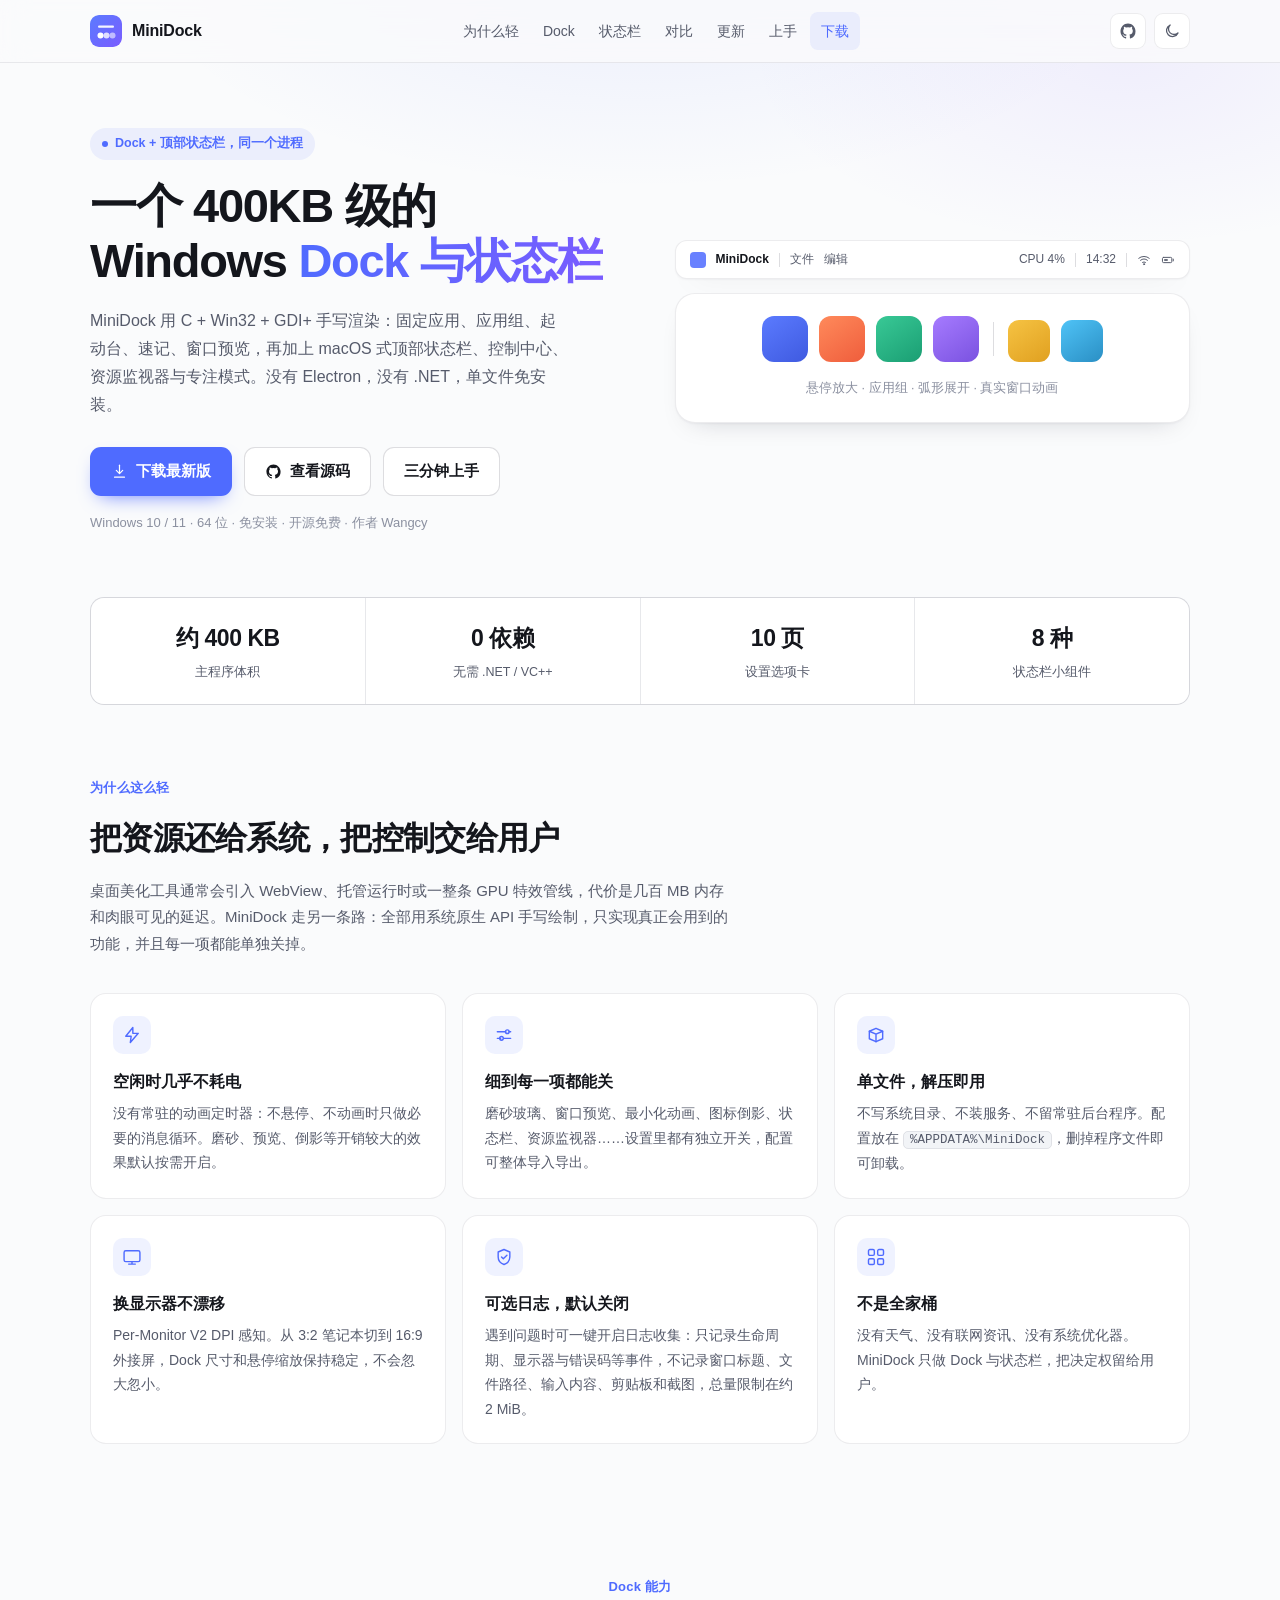
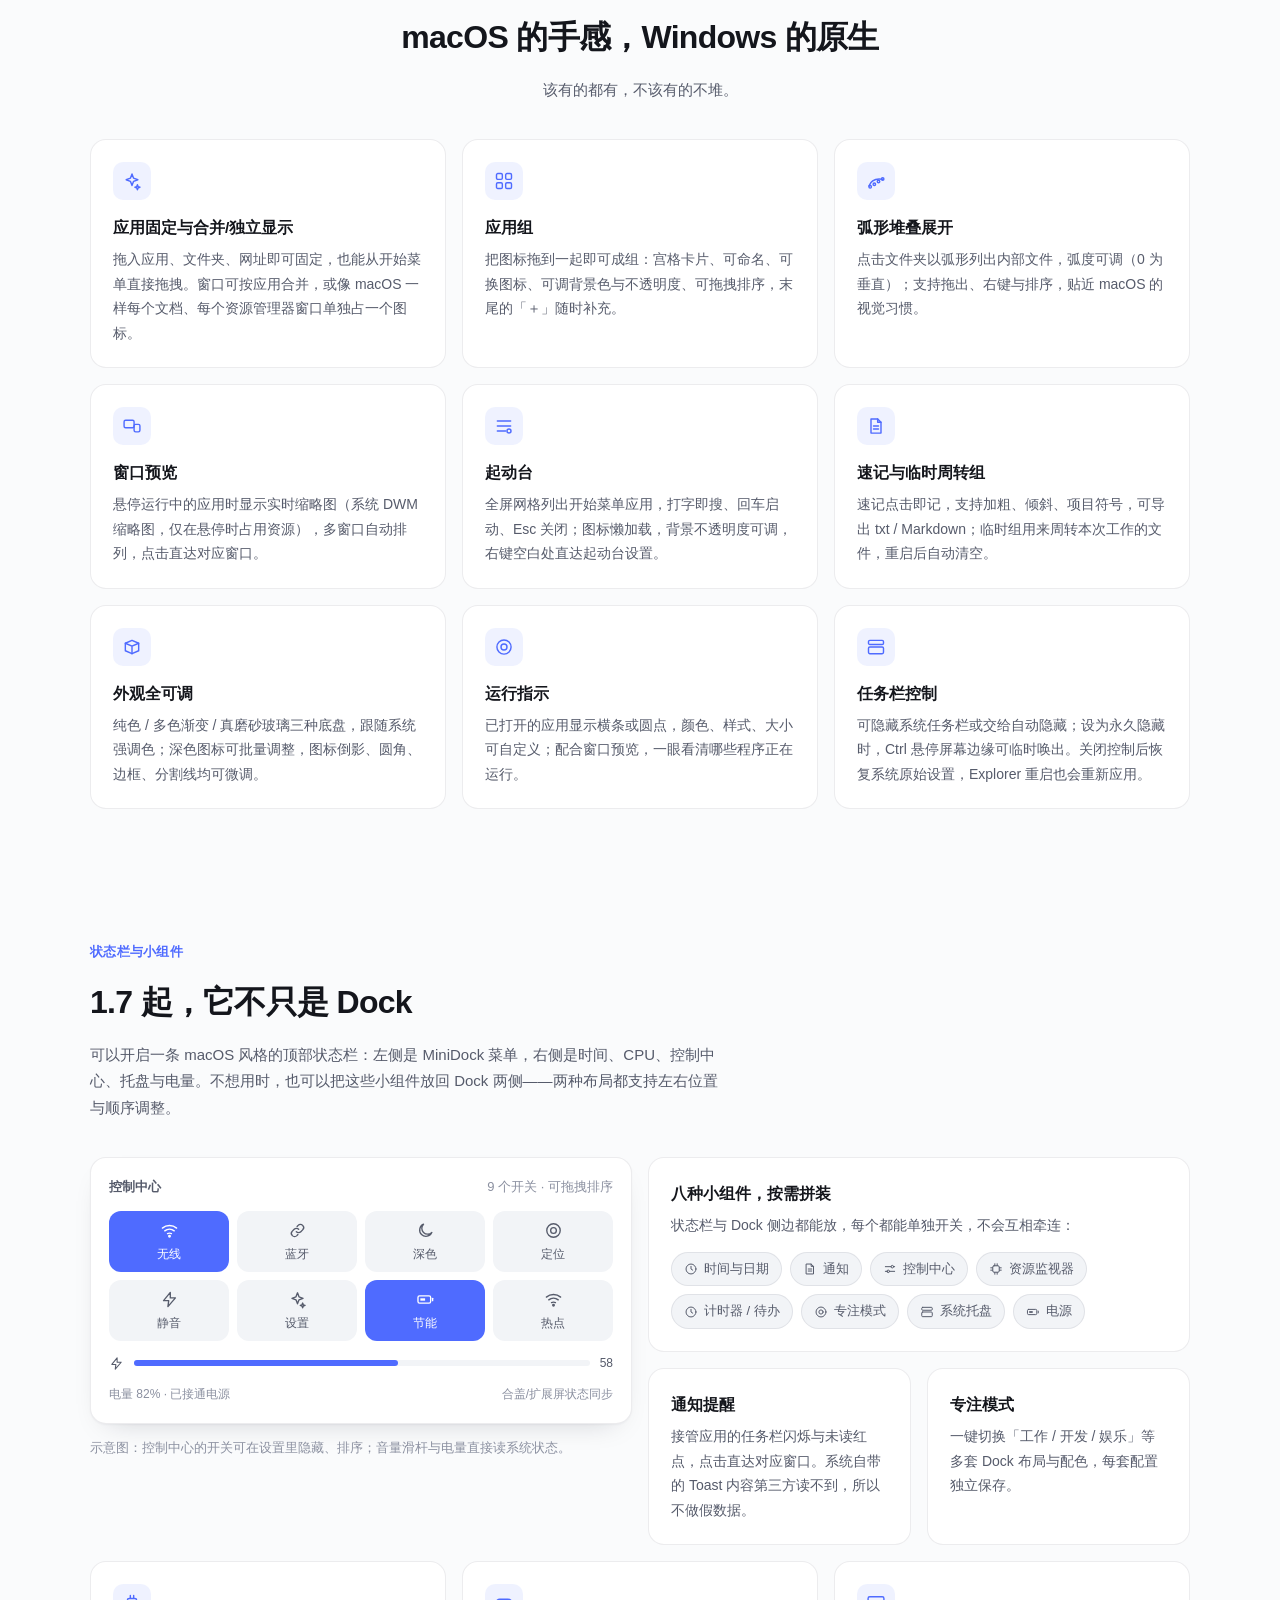
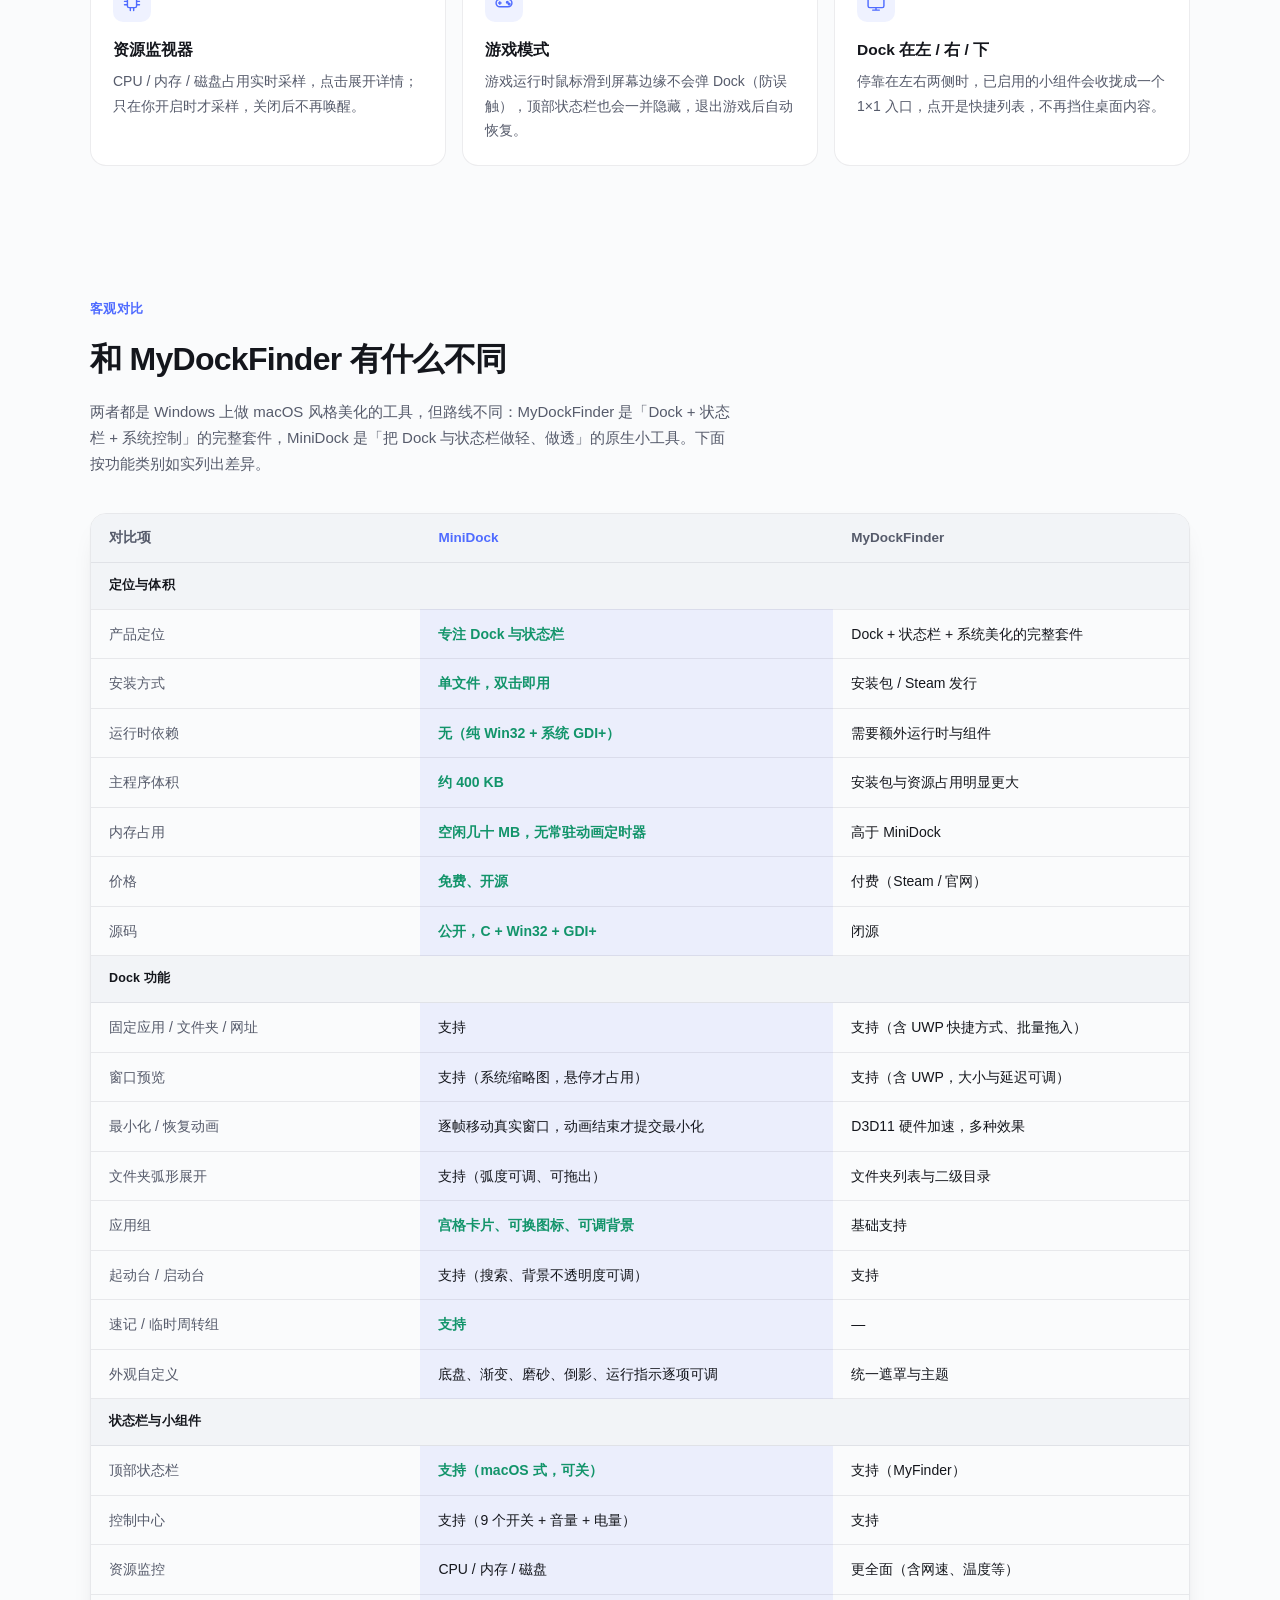
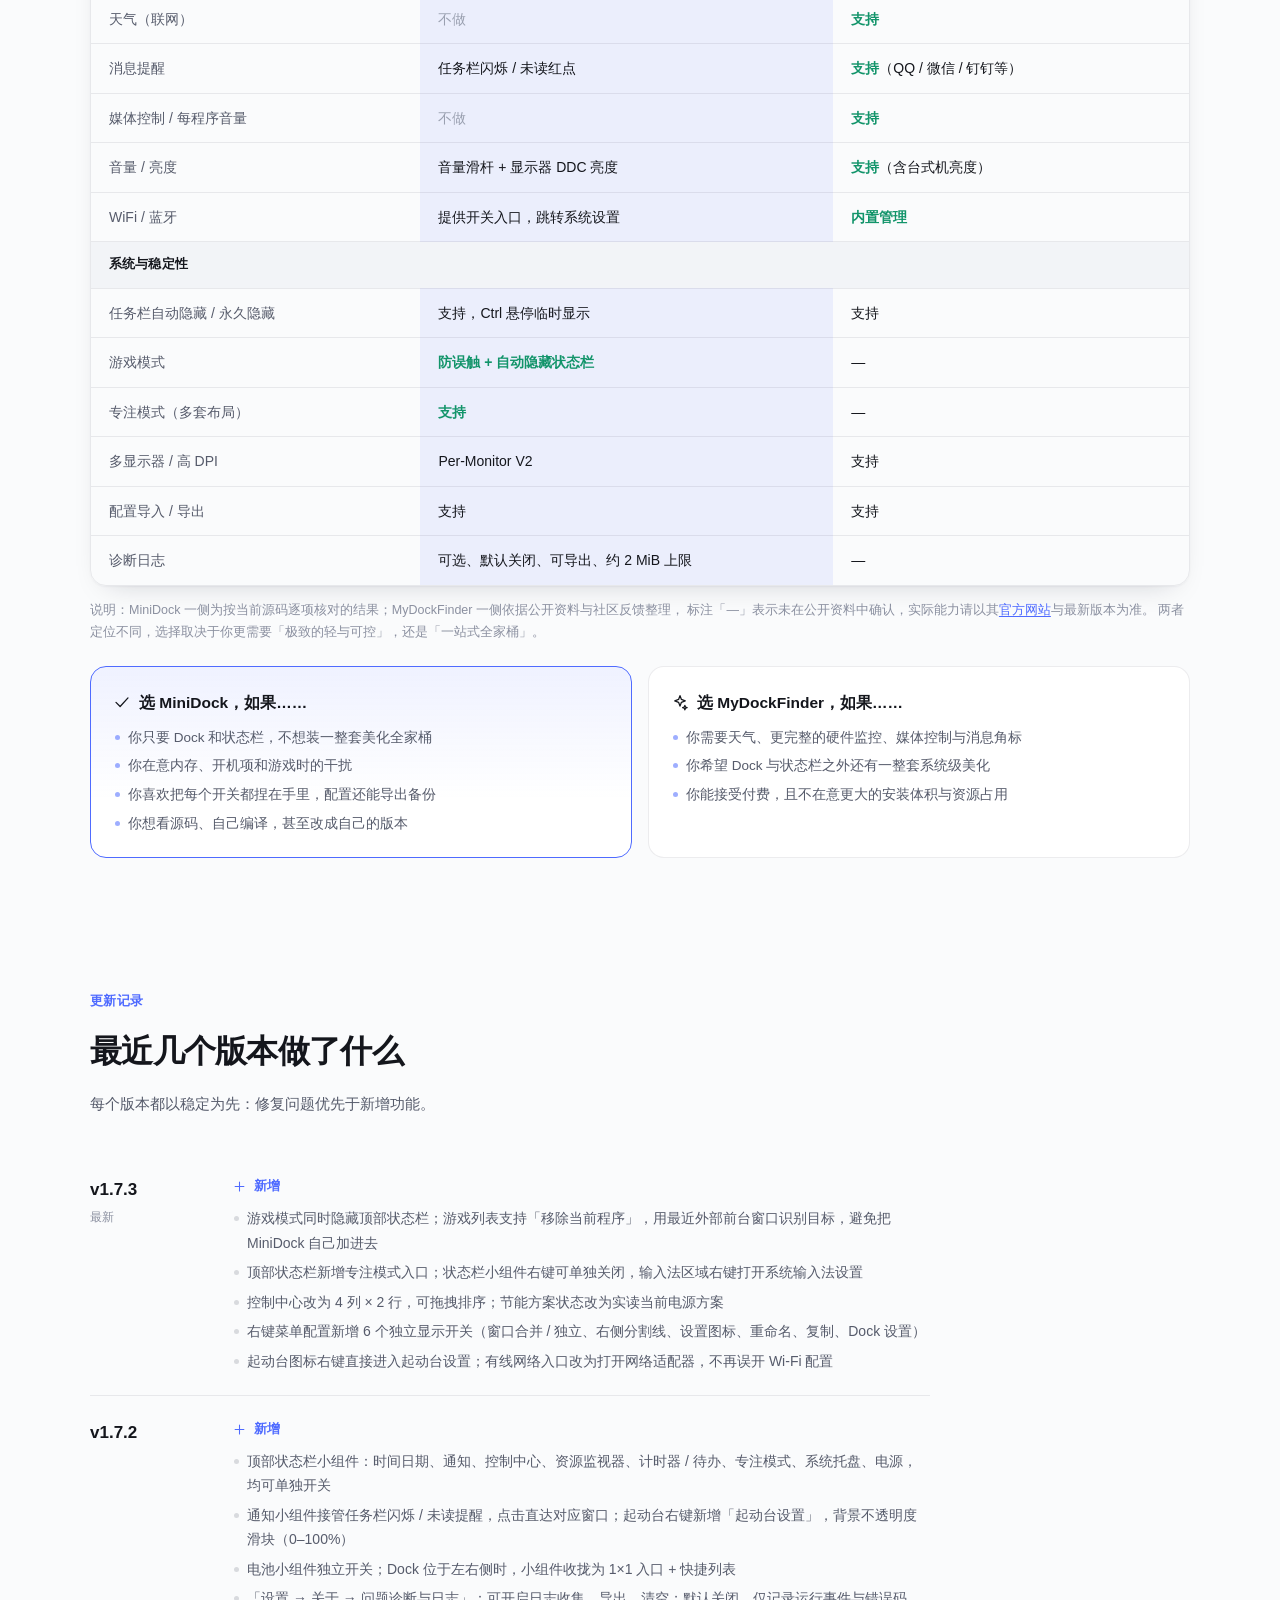
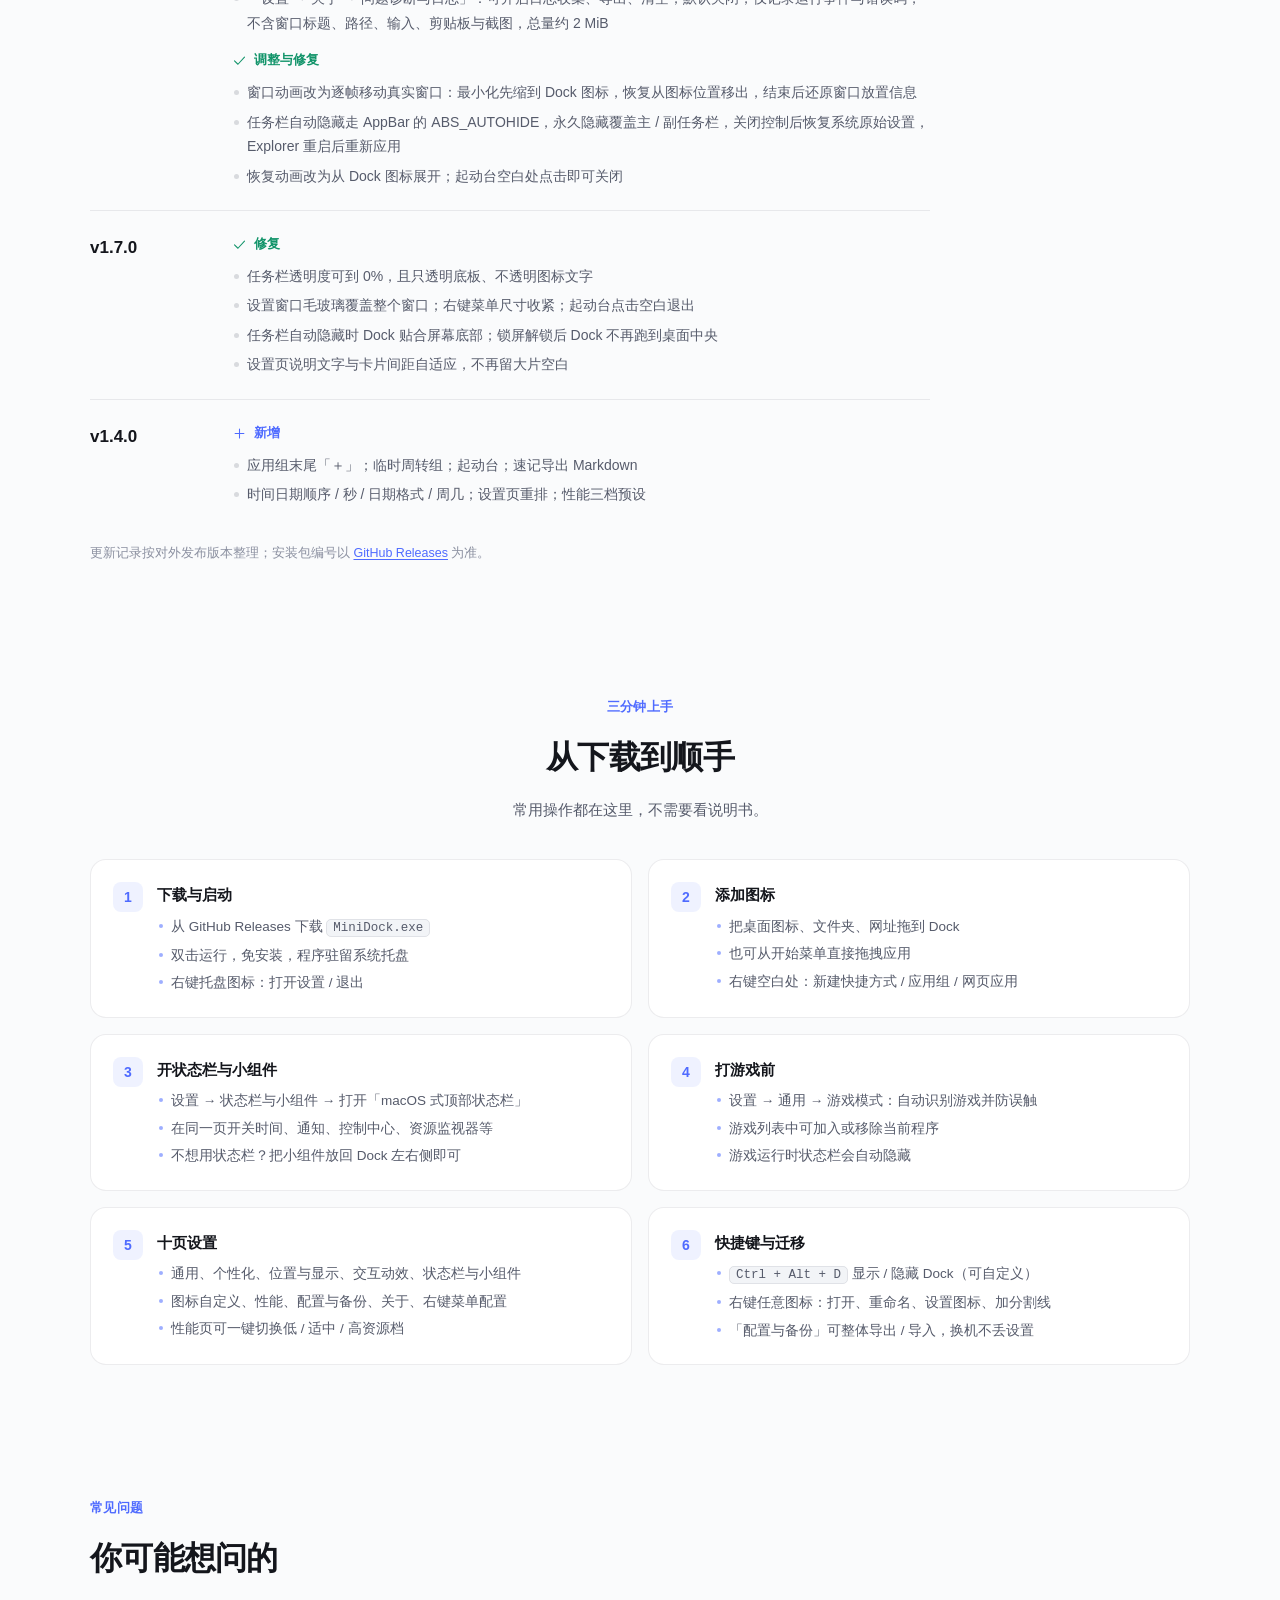
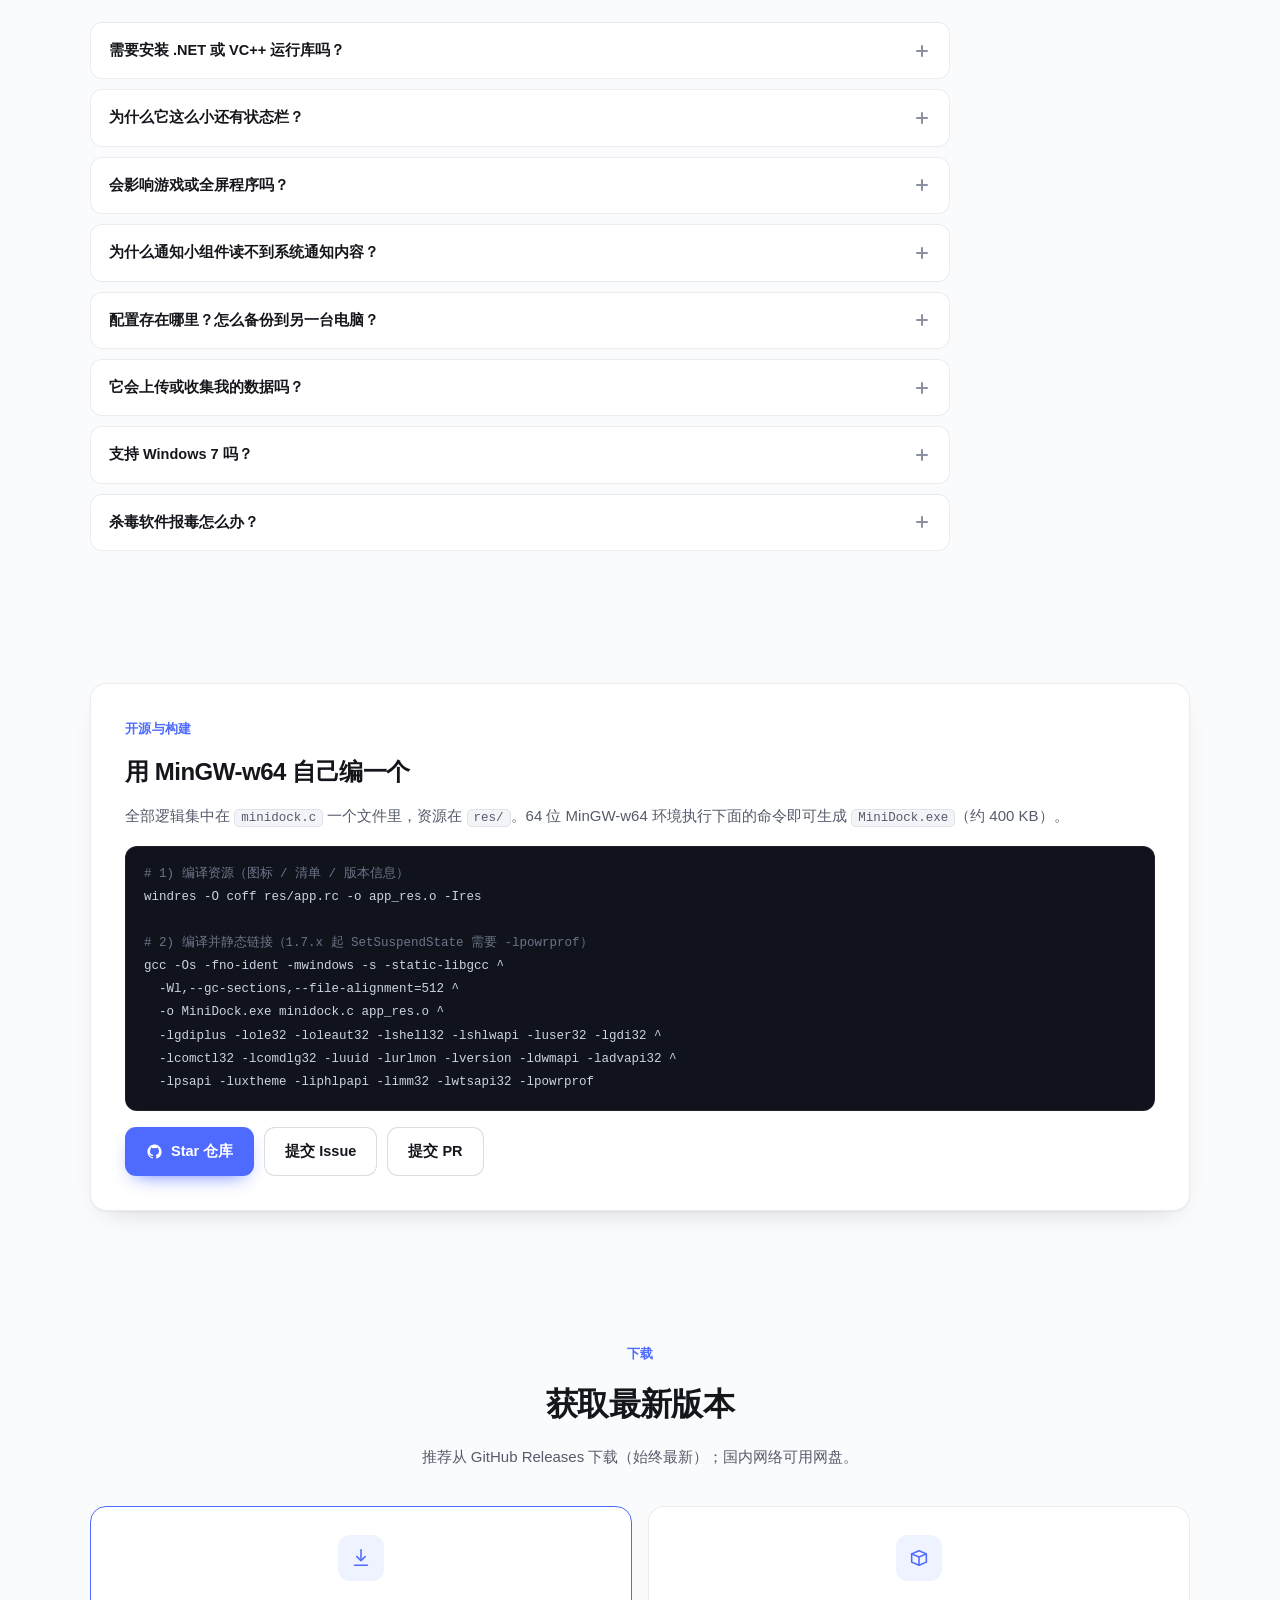
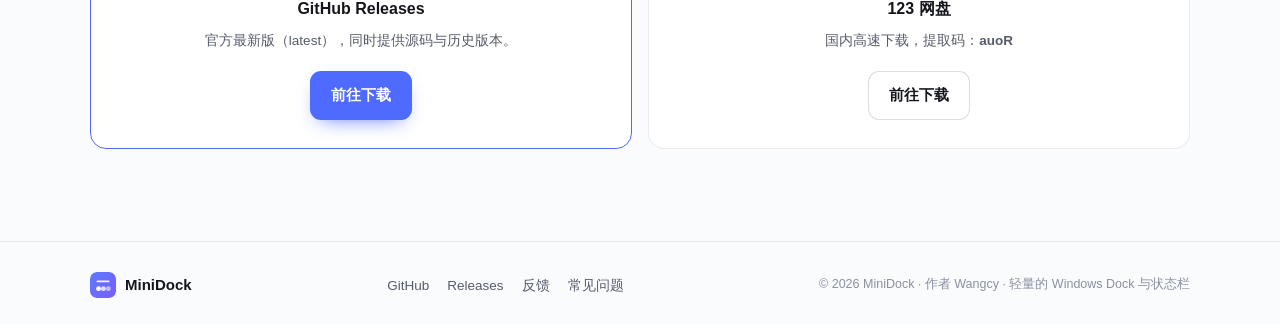
==== commit 16616232: "Add files via upload" ====
--- a/index.html
+++ b/index.html
@@ -3,12 +3,19 @@
 <head>
 <meta charset="UTF-8">
 <meta name="viewport" content="width=device-width, initial-scale=1.0">
-<title>MiniDock · 轻量的 Windows Dock 栏</title>
-<meta name="description" content="MiniDock 是一款轻量、可高度自定义、免安装的 Windows Dock 栏。纯 Win32 手写渲染，无浏览器内核与运行时依赖，体积不到 300KB。作者 Wangcy。">
-<meta property="og:title" content="MiniDock · 轻量的 Windows Dock 栏">
-<meta property="og:description" content="纯 Win32 手写渲染的 Windows Dock 栏，轻量、免安装、可高度自定义。">
+<title>MiniDock · 约 400KB 的 Windows Dock 与状态栏</title>
+<meta name="description" content="MiniDock 是纯 C + Win32 + GDI+ 手写的 Windows 桌面工具：Dock 栏、应用组、起动台、速记、窗口预览，以及 macOS 式顶部状态栏、控制中心与资源监视器。单文件约 400KB，无 .NET / VC++ / Electron 依赖，开源免费。">
+<meta property="og:title" content="MiniDock · 约 400KB 的 Windows Dock 与状态栏">
+<meta property="og:description" content="纯 Win32 手写渲染，Dock 与顶部状态栏同属一个进程。单文件约 400KB，免安装、开源免费。">
 <meta property="og:type" content="website">
+<meta name="theme-color" content="#fafbfc">
+<link rel="icon" href="data:image/svg+xml,%3Csvg xmlns='http://www.w3.org/2000/svg' viewBox='0 0 64 64'%3E%3Crect width='64' height='64' rx='15' fill='%234f6bff'/%3E%3Ccircle cx='21' cy='40' r='6' fill='%23fff'/%3E%3Ccircle cx='33' cy='40' r='6' fill='%23ffffff' opacity='.78'/%3E%3Ccircle cx='45' cy='40' r='6' fill='%23ffffff' opacity='.56'/%3E%3Crect x='16' y='22' width='32' height='4' rx='2' fill='%23fff' opacity='.9'/%3E%3C/svg%3E">
 <style>
+/* ============================================================
+   MiniDock 官网样式
+   设计语言沿用旧版（浅色/深色双主题、卡片、圆角），
+   新增：状态栏示意图、小组件胶囊、对比表分组、FAQ 折叠。
+   ============================================================ */
 :root {
   --bg: #fafbfc;
   --bg-alt: #f2f4f7;
@@ -19,12 +26,13 @@
   --line: rgba(16, 20, 40, 0.08);
   --line-2: rgba(16, 20, 40, 0.14);
   --accent: #4f6bff;
+  --accent-2: #7a5cff;
   --accent-soft: rgba(79, 107, 255, 0.09);
   --ok: #12946a;
   --mid: #b4771a;
   --mute: #9aa0b0;
   --shadow: 0 1px 2px rgba(16,20,40,.04), 0 12px 28px -18px rgba(16,20,40,.25);
-  --nav: rgba(250, 251, 252, 0.8);
+  --nav: rgba(250, 251, 252, 0.82);
   --radius: 16px;
 }
 [data-theme="dark"] {
@@ -37,12 +45,13 @@
   --line: rgba(255, 255, 255, 0.09);
   --line-2: rgba(255, 255, 255, 0.16);
   --accent: #7d92ff;
+  --accent-2: #a78bff;
   --accent-soft: rgba(125, 146, 255, 0.12);
   --ok: #4ad2a3;
   --mid: #e0b26a;
   --mute: #6b7280;
   --shadow: 0 1px 2px rgba(0,0,0,.3), 0 16px 36px -20px rgba(0,0,0,.7);
-  --nav: rgba(14, 16, 20, 0.78);
+  --nav: rgba(14, 16, 20, 0.8);
 }
 * { margin: 0; padding: 0; box-sizing: border-box; }
 html { scroll-behavior: smooth; }
@@ -50,13 +59,25 @@
   font-family: -apple-system, BlinkMacSystemFont, "Segoe UI", "PingFang SC", "Microsoft YaHei UI", "Microsoft YaHei", sans-serif;
   background: var(--bg); color: var(--text); line-height: 1.75;
   -webkit-font-smoothing: antialiased; font-size: 15px;
+  overflow-x: clip;
   transition: background .25s ease, color .25s ease;
 }
 a { color: inherit; text-decoration: none; }
-img { display: block; }
-.container { width: min(1080px, 90vw); margin: 0 auto; }
-.ico { width: 22px; height: 22px; stroke: currentColor; stroke-width: 1.7; fill: none; stroke-linecap: round; stroke-linejoin: round; display: block; }
+img, svg { display: block; }
+.container { width: min(1100px, 90vw); margin: 0 auto; }
+
+/* 网格 / 弹性子项默认 min-width:auto，会被内部固定宽度内容撑破窄屏，
+   这里统一允许收缩，避免移动端横向溢出。 */
+.hero-inner > *, .grid-2 > *, .grid-3 > *, .pick > *, .grid-dl > *, .stats-grid > *, .tl-item > * { min-width: 0; }
+
+.ico { width: 22px; height: 22px; stroke: currentColor; stroke-width: 1.7; fill: none; stroke-linecap: round; stroke-linejoin: round; }
 .ico.fill { fill: currentColor; stroke: none; }
+
+.skip {
+  position: absolute; left: -9999px; top: 0; z-index: 100;
+  background: var(--accent); color: #fff; padding: 10px 16px; border-radius: 0 0 10px 0;
+}
+.skip:focus { left: 0; }
 
 /* ---------------- nav ---------------- */
 .nav {
@@ -64,21 +85,14 @@
   background: var(--nav); border-bottom: 1px solid var(--line);
   backdrop-filter: blur(14px) saturate(160%); -webkit-backdrop-filter: blur(14px) saturate(160%);
 }
-.nav-inner { display: flex; align-items: center; justify-content: space-between; height: 60px; }
-.brand { display: flex; align-items: center; gap: 10px; font-weight: 650; font-size: 16px; letter-spacing: -.01em; }
-/* ============================================================
-   【Logo 替换位置 / Logo placeholder】
-   · 导航栏 Logo：<img class="logo-img"> —— 固定 32×32，位置与大小已排好。
-   · 页脚 Logo：   见页面底部 class="logo-img foot-logo" —— 固定 26×26。
-   · 替换方法：把你的图标（PNG / SVG / ICO，建议正方形）放进 assets/，
-     然后把下面两处 src="assets/logo-128.png" 改成你的文件名即可，
-     尺寸、圆角、对齐都不用再调。
-   · 当前使用的是项目自带图标 assets/logo-128.png（由 res/app.ico 转换）。
-   ============================================================ */
-.logo-img { width: 32px; height: 32px; border-radius: 9px; flex: none; object-fit: contain; }
+.nav-inner { display: flex; align-items: center; justify-content: space-between; height: 62px; gap: 18px; }
+.brand { display: flex; align-items: center; gap: 10px; font-weight: 650; font-size: 16px; letter-spacing: -.01em; flex: none; }
+.logo-mark { width: 32px; height: 32px; border-radius: 9px; flex: none; }
+.logo-mark.sm { width: 26px; height: 26px; border-radius: 7px; }
 .nav-links { display: flex; align-items: center; gap: 2px; }
-.nav-links a { padding: 7px 12px; border-radius: 8px; font-size: 14px; color: var(--text-2); transition: .16s; }
+.nav-links a { padding: 7px 11px; border-radius: 8px; font-size: 14px; color: var(--text-2); transition: .16s; white-space: nowrap; }
 .nav-links a:hover { color: var(--text); background: var(--bg-alt); }
+.nav-links a.active { color: var(--accent); background: var(--accent-soft); }
 .nav-actions { display: flex; align-items: center; gap: 8px; }
 .icon-btn {
   width: 36px; height: 36px; border-radius: 9px; border: 1px solid var(--line);
@@ -90,30 +104,52 @@
 .menu-btn { display: none; }
 
 /* ---------------- hero ---------------- */
-.hero { position: relative; padding: 132px 0 64px; overflow: hidden; }
+.hero { position: relative; padding: 128px 0 56px; overflow: hidden; }
 .hero::before {
   content: ""; position: absolute; inset: 0; z-index: -1;
-  background: radial-gradient(760px 340px at 50% -8%, var(--accent-soft), transparent 70%);
-}
-.hero-inner { display: grid; grid-template-columns: 1.05fr .95fr; gap: 48px; align-items: center; }
-.hero h1 { font-size: clamp(32px, 4.6vw, 48px); font-weight: 700; line-height: 1.2; letter-spacing: -.025em; }
-.hero h1 em { font-style: normal; color: var(--accent); }
-.hero p.lead { margin-top: 18px; font-size: 16px; color: var(--text-2); max-width: 460px; }
+  background:
+    radial-gradient(720px 320px at 50% -6%, var(--accent-soft), transparent 70%),
+    radial-gradient(520px 260px at 88% 10%, rgba(122, 92, 255, .08), transparent 72%);
+}
+.hero-inner { display: grid; grid-template-columns: 1.02fr .98fr; gap: 48px; align-items: center; }
+.badge {
+  display: inline-flex; align-items: center; gap: 7px; font-size: 12.5px; font-weight: 600;
+  color: var(--accent); background: var(--accent-soft); border: 1px solid transparent;
+  padding: 4px 11px; border-radius: 999px; margin-bottom: 18px;
+}
+.badge .dot { width: 6px; height: 6px; border-radius: 50%; background: currentColor; }
+.hero h1 { font-size: clamp(32px, 4.4vw, 47px); font-weight: 700; line-height: 1.18; letter-spacing: -.028em; }
+.hero h1 em { font-style: normal; background: linear-gradient(100deg, var(--accent), var(--accent-2)); -webkit-background-clip: text; background-clip: text; color: transparent; }
+.hero p.lead { margin-top: 18px; font-size: 16px; color: var(--text-2); max-width: 480px; }
 .hero-cta { margin-top: 28px; display: flex; gap: 12px; flex-wrap: wrap; }
 .btn {
   display: inline-flex; align-items: center; gap: 8px; padding: 11px 20px; border-radius: 11px;
   font-size: 14.5px; font-weight: 600; border: 1px solid transparent; cursor: pointer; transition: .18s;
 }
 .btn .ico { width: 17px; height: 17px; }
-.btn-primary { background: var(--accent); color: #fff; }
+.btn-primary { background: var(--accent); color: #fff; box-shadow: 0 8px 20px -10px var(--accent); }
 .btn-primary:hover { filter: brightness(1.06); transform: translateY(-1px); }
 .btn-ghost { background: var(--card); color: var(--text); border-color: var(--line-2); }
 .btn-ghost:hover { transform: translateY(-1px); border-color: var(--accent); color: var(--accent); }
 .hero-meta { margin-top: 16px; font-size: 13px; color: var(--text-3); }
 
-/* dock illustration */
-.dock { background: var(--card); border: 1px solid var(--line); border-radius: 20px; padding: 26px 22px; box-shadow: var(--shadow); }
-.dock-row { display: flex; align-items: flex-end; justify-content: center; gap: 11px; }
+/* hero mock: status bar + dock */
+.mock { display: grid; gap: 14px; min-width: 0; }
+.mock-bar {
+  background: var(--card); border: 1px solid var(--line); border-radius: 12px;
+  padding: 8px 14px; display: flex; align-items: center; justify-content: space-between;
+  font-size: 12px; color: var(--text-2); box-shadow: var(--shadow); gap: 10px; flex-wrap: wrap;
+}
+.mock-bar .left, .mock-bar .right { display: flex; align-items: center; gap: 10px; min-width: 0; flex-wrap: wrap; }
+.mock-bar b { font-weight: 600; color: var(--text); }
+.mock-bar .ico { width: 14px; height: 14px; }
+.mock-bar .sep { width: 1px; height: 14px; background: var(--line-2); }
+.mock-bar .menu-chip { width: 16px; height: 16px; border-radius: 4px; background: var(--accent); opacity: .85; }
+.dock {
+  background: var(--card); border: 1px solid var(--line); border-radius: 20px;
+  padding: 22px 18px; box-shadow: var(--shadow);
+}
+.dock-row { display: flex; align-items: flex-end; justify-content: center; gap: 11px; flex-wrap: wrap; }
 .dock-ic { width: 46px; height: 46px; border-radius: 12px; transition: transform .28s cubic-bezier(.34,1.4,.64,1); }
 .dock-ic:hover { transform: translateY(-8px) scale(1.18); }
 .dock-ic.s { width: 42px; height: 42px; border-radius: 11px; }
@@ -124,25 +160,25 @@
 .d4 { background: linear-gradient(145deg,#a67bff,#7a52e0); }
 .d5 { background: linear-gradient(145deg,#f6c343,#e0a020); }
 .d6 { background: linear-gradient(145deg,#4fc3f7,#2a8fc4); }
-.dock-cap { text-align: center; margin-top: 18px; font-size: 12.5px; color: var(--text-3); }
+.dock-cap { text-align: center; margin-top: 16px; font-size: 12.5px; color: var(--text-3); }
 
 /* ---------------- stats ---------------- */
-.stats { padding: 8px 0 8px; }
+.stats { padding: 6px 0; }
 .stats-grid { display: grid; grid-template-columns: repeat(4, 1fr); gap: 1px; background: var(--line); border: 1px solid var(--line); border-radius: 14px; overflow: hidden; }
 .stat { background: var(--card); padding: 20px 18px; text-align: center; }
-.stat b { display: block; font-size: 24px; font-weight: 700; letter-spacing: -.02em; }
-.stat span { font-size: 13px; color: var(--text-2); }
-
-/* ---------------- section ---------------- */
-section { padding: 68px 0; }
-section[id], header[id] { scroll-margin-top: 76px; }
-.head { max-width: 620px; margin-bottom: 40px; }
+.stat b { display: block; font-size: 23px; font-weight: 700; letter-spacing: -.02em; }
+.stat span { font-size: 12.5px; color: var(--text-2); }
+
+/* ---------------- sections ---------------- */
+section { padding: 66px 0; }
+section[id] { scroll-margin-top: 78px; }
+.head { max-width: 640px; margin-bottom: 36px; }
 .head.center { margin-left: auto; margin-right: auto; text-align: center; }
 .kicker { font-size: 13px; font-weight: 650; color: var(--accent); letter-spacing: .02em; margin-bottom: 10px; }
-.head h2 { font-size: clamp(24px, 3.2vw, 32px); font-weight: 700; letter-spacing: -.02em; }
+.head h2 { font-size: clamp(24px, 3.1vw, 32px); font-weight: 700; letter-spacing: -.022em; }
 .head p { margin-top: 12px; color: var(--text-2); }
 
-/* features */
+.grid-2 { display: grid; grid-template-columns: repeat(2, 1fr); gap: 16px; }
 .grid-3 { display: grid; grid-template-columns: repeat(3, 1fr); gap: 16px; }
 .card { background: var(--card); border: 1px solid var(--line); border-radius: var(--radius); padding: 22px; transition: .2s; }
 .card:hover { border-color: var(--line-2); box-shadow: var(--shadow); }
@@ -150,25 +186,66 @@
 .card .ci .ico { width: 20px; height: 20px; }
 .card h3 { font-size: 15.5px; font-weight: 650; margin-bottom: 6px; }
 .card p { font-size: 14px; color: var(--text-2); }
+.card ul { list-style: none; display: grid; gap: 5px; margin-top: 10px; }
+.card li { font-size: 13.5px; color: var(--text-2); padding-left: 15px; position: relative; }
+.card li::before { content: ""; position: absolute; left: 2px; top: 9px; width: 5px; height: 5px; border-radius: 50%; background: var(--accent); opacity: .55; }
+.card .tag { display: inline-block; font-size: 11.5px; font-weight: 600; color: var(--accent); background: var(--accent-soft); border-radius: 6px; padding: 1px 7px; margin-left: 6px; vertical-align: 2px; }
+
+/* widget chips */
+.chips { display: flex; flex-wrap: wrap; gap: 8px; margin-top: 14px; }
+.chip {
+  display: inline-flex; align-items: center; gap: 6px; font-size: 13px; color: var(--text-2);
+  background: var(--bg-alt); border: 1px solid var(--line); border-radius: 999px; padding: 5px 12px;
+}
+.chip .ico { width: 14px; height: 14px; }
+
+/* control centre mock */
+.cc {
+  background: var(--card); border: 1px solid var(--line); border-radius: 16px;
+  padding: 18px; box-shadow: var(--shadow);
+}
+.cc-title { font-size: 13px; font-weight: 650; color: var(--text-2); margin-bottom: 12px; display: flex; align-items: center; justify-content: space-between; }
+.cc-grid { display: grid; grid-template-columns: repeat(4, 1fr); gap: 8px; }
+.cc-tile {
+  border-radius: 12px; background: var(--bg-alt); color: var(--text-2);
+  padding: 10px 6px 8px; text-align: center; font-size: 11.5px;
+  display: grid; justify-items: center; gap: 4px;
+}
+.cc-tile .ico { width: 19px; height: 19px; }
+.cc-tile.on { background: var(--accent); color: #fff; }
+.cc-slider { margin-top: 12px; display: flex; align-items: center; gap: 10px; font-size: 12px; color: var(--text-2); }
+.cc-slider .track { flex: 1; height: 6px; border-radius: 999px; background: var(--bg-alt); position: relative; }
+.cc-slider .track i { position: absolute; inset: 0 42% 0 0; background: var(--accent); border-radius: 999px; display: block; }
+.cc-foot { margin-top: 10px; font-size: 12px; color: var(--text-3); display: flex; justify-content: space-between; }
 
 /* compare */
 .cmp-wrap { border: 1px solid var(--line); border-radius: var(--radius); overflow: hidden; box-shadow: var(--shadow); }
-.cmp { width: 100%; border-collapse: collapse; }
-.cmp th, .cmp td { padding: 13px 18px; font-size: 14px; text-align: left; vertical-align: top; }
-.cmp thead th { background: var(--bg-alt); font-weight: 650; font-size: 13.5px; color: var(--text-2); }
+.cmp-scroll { overflow-x: auto; }
+.cmp { width: 100%; border-collapse: collapse; min-width: 620px; }
+.cmp th, .cmp td { padding: 12px 18px; font-size: 14px; text-align: left; vertical-align: top; }
+.cmp thead th { background: var(--bg-alt); font-weight: 650; font-size: 13.5px; color: var(--text-2); position: sticky; top: 0; }
 .cmp thead th:nth-child(2) { color: var(--accent); }
 .cmp tbody tr { border-top: 1px solid var(--line); }
-.cmp td:first-child { color: var(--text-2); width: 32%; }
-.cmp .grouprow td { background: var(--bg-alt); font-weight: 650; color: var(--text); font-size: 13px; letter-spacing: .01em; }
+.cmp td:first-child { color: var(--text-2); width: 30%; }
+.cmp .grouprow td { background: var(--bg-alt); font-weight: 650; color: var(--text); font-size: 12.5px; letter-spacing: .01em; }
 .cmp td:nth-child(2) { background: var(--accent-soft); }
+.cmp tbody tr:hover td { background: var(--bg-alt); }
+.cmp tbody tr:hover td:nth-child(2) { background: var(--accent-soft); }
 .yes { color: var(--ok); font-weight: 600; }
 .no { color: var(--mute); }
 .part { color: var(--mid); font-weight: 600; }
 .cmp-note { margin-top: 14px; font-size: 12.5px; color: var(--text-3); }
+.cmp-note a { color: var(--accent); text-decoration: underline; text-underline-offset: 2px; }
+
+/* pick cards */
+.pick { display: grid; grid-template-columns: 1fr 1fr; gap: 16px; margin-top: 22px; }
+.pick .card h3 { display: flex; align-items: center; gap: 8px; }
+.pick .card h3 .ico { width: 18px; height: 18px; }
+.pick .card.mini { border-color: var(--accent); background: linear-gradient(180deg, var(--accent-soft), transparent 70%), var(--card); }
 
 /* changelog */
-.tl { max-width: 800px; }
-.tl-item { display: grid; grid-template-columns: 120px 1fr; gap: 24px; padding: 22px 0; border-top: 1px solid var(--line); }
+.tl { max-width: 840px; }
+.tl-item { display: grid; grid-template-columns: 118px 1fr; gap: 24px; padding: 22px 0; border-top: 1px solid var(--line); }
 .tl-item:first-child { border-top: none; }
 .tl-ver { font-size: 17px; font-weight: 700; }
 .tl-ver small { display: block; font-size: 12px; font-weight: 500; color: var(--text-3); margin-top: 2px; }
@@ -182,22 +259,43 @@
 .tl-body li::before { content: ""; position: absolute; left: 2px; top: 10px; width: 5px; height: 5px; border-radius: 50%; background: var(--line-2); }
 
 /* guide */
-.grid-2 { display: grid; grid-template-columns: repeat(2, 1fr); gap: 16px; }
 .step { display: flex; gap: 14px; }
 .step .num { width: 30px; height: 30px; flex: none; border-radius: 8px; background: var(--accent-soft); color: var(--accent); display: grid; place-items: center; font-weight: 700; font-size: 14px; }
 .step h3 { font-size: 15px; font-weight: 650; margin-bottom: 6px; }
-.step p, .step li { font-size: 14px; color: var(--text-2); }
 .step ul { list-style: none; display: grid; gap: 4px; margin-top: 4px; }
-.step li { padding-left: 14px; position: relative; }
-.step li::before { content: ""; position: absolute; left: 2px; top: 10px; width: 4px; height: 4px; border-radius: 50%; background: var(--accent); }
-code { font-family: ui-monospace, "Cascadia Code", Consolas, monospace; font-size: 12.5px; background: var(--bg-alt); border: 1px solid var(--line); border-radius: 5px; padding: 1px 6px; }
-
-/* contribute */
-.panel { background: var(--card); border: 1px solid var(--line); border-radius: var(--radius); padding: 36px; box-shadow: var(--shadow); }
+.step li { font-size: 13.5px; color: var(--text-2); padding-left: 14px; position: relative; }
+.step li::before { content: ""; position: absolute; left: 2px; top: 9px; width: 4px; height: 4px; border-radius: 50%; background: var(--accent); }
+code { font-family: ui-monospace, "Cascadia Code", Consolas, monospace; font-size: 12.5px; background: var(--bg-alt); border: 1px solid var(--line); border-radius: 5px; padding: 1px 6px; overflow-wrap: anywhere; }
+.step li, .card li, .card p, .ans { overflow-wrap: anywhere; }
+
+/* faq */
+.faq { display: grid; gap: 10px; max-width: 860px; }
+details {
+  background: var(--card); border: 1px solid var(--line); border-radius: 12px;
+  padding: 0 18px; transition: .18s;
+}
+details[open] { border-color: var(--line-2); box-shadow: var(--shadow); }
+details summary {
+  list-style: none; cursor: pointer; padding: 15px 0; font-weight: 600; font-size: 14.5px;
+  display: flex; align-items: center; justify-content: space-between; gap: 16px;
+}
+details summary::-webkit-details-marker { display: none; }
+details summary .pm { flex: none; width: 18px; height: 18px; position: relative; color: var(--text-3); }
+details summary .pm::before, details summary .pm::after {
+  content: ""; position: absolute; background: currentColor; border-radius: 2px; transition: .2s;
+}
+details summary .pm::before { left: 3px; right: 3px; top: 8px; height: 2px; }
+details summary .pm::after { top: 3px; bottom: 3px; left: 8px; width: 2px; }
+details[open] summary .pm::after { transform: scaleY(0); }
+details .ans { padding: 0 0 16px; font-size: 14px; color: var(--text-2); }
+details .ans p + p { margin-top: 8px; }
+
+/* build / contribute */
+.panel { background: var(--card); border: 1px solid var(--line); border-radius: var(--radius); padding: 34px; box-shadow: var(--shadow); }
 .panel h2 { font-size: 24px; font-weight: 700; letter-spacing: -.02em; }
-.panel .p-text { color: var(--text-2); margin: 10px 0 20px; }
+.panel .p-text { color: var(--text-2); margin: 10px 0 8px; }
 .codeblock { background: #10131b; border: 1px solid rgba(255,255,255,.06); border-radius: 12px; padding: 16px 18px; overflow-x: auto; margin: 16px 0; }
-.codeblock pre { font-family: ui-monospace, "Cascadia Code", Consolas, monospace; font-size: 12.5px; line-height: 1.8; color: #ced3e3; white-space: pre; }
+.codeblock pre { font-family: ui-monospace, "Cascadia Code", Consolas, monospace; font-size: 12.5px; line-height: 1.85; color: #ced3e3; white-space: pre; }
 .codeblock .cm { color: #6c7488; }
 .row-cta { display: flex; gap: 10px; flex-wrap: wrap; margin-top: 4px; }
 
@@ -212,65 +310,129 @@
 .dl.primary { border-color: var(--accent); }
 
 /* footer */
-footer { border-top: 1px solid var(--line); padding: 32px 0; margin-top: 30px; }
+footer { border-top: 1px solid var(--line); padding: 30px 0; margin-top: 26px; }
 .foot { display: flex; align-items: center; justify-content: space-between; gap: 16px; flex-wrap: wrap; }
 .foot-brand { display: flex; align-items: center; gap: 9px; font-weight: 600; }
-.foot-logo { width: 26px; height: 26px; border-radius: 7px; }
-.foot-links { display: flex; gap: 18px; font-size: 13.5px; color: var(--text-2); }
+.foot-links { display: flex; gap: 18px; font-size: 13.5px; color: var(--text-2); flex-wrap: wrap; }
 .foot-links a:hover { color: var(--accent); }
 .foot p { font-size: 12.5px; color: var(--text-3); }
 
-.reveal { opacity: 0; transform: translateY(18px); transition: opacity .55s ease, transform .55s ease; }
+.reveal { opacity: 0; transform: translateY(16px); transition: opacity .5s ease, transform .5s ease; }
 .reveal.on { opacity: 1; transform: none; }
 
-@media (max-width: 880px) {
-  .hero-inner { grid-template-columns: 1fr; gap: 36px; }
+@media (prefers-reduced-motion: reduce) {
+  html { scroll-behavior: auto; }
+  .reveal { opacity: 1; transform: none; transition: none; }
+  .dock-ic, .btn { transition: none; }
+}
+
+@media (max-width: 940px) {
+  .hero-inner { grid-template-columns: 1fr; gap: 34px; }
   .hero p.lead { max-width: none; }
   .grid-3 { grid-template-columns: repeat(2, 1fr); }
   .stats-grid { grid-template-columns: repeat(2, 1fr); }
-  .grid-dl, .grid-2 { grid-template-columns: 1fr; }
+  .grid-dl, .grid-2, .pick { grid-template-columns: 1fr; }
   .tl-item { grid-template-columns: 1fr; gap: 6px; }
 }
-@media (max-width: 600px) {
-  .nav-links { display: none; position: absolute; top: 60px; left: 0; right: 0; flex-direction: column; align-items: stretch; background: var(--card); border-bottom: 1px solid var(--line); padding: 8px; }
+@media (max-width: 720px) {
+  .nav-links { display: none; position: absolute; top: 62px; left: 0; right: 0; flex-direction: column; align-items: stretch; background: var(--card); border-bottom: 1px solid var(--line); padding: 8px; box-shadow: var(--shadow); }
   .nav-links.open { display: flex; }
   .menu-btn { display: grid; }
+  .nav-inner { gap: 10px; }
+  .nav-actions { gap: 6px; }
   .grid-3 { grid-template-columns: 1fr; }
-  .cmp { font-size: 13px; }
-  .cmp th, .cmp td { padding: 10px 12px; }
-  .hero { padding-top: 108px; }
+  .cc-grid { grid-template-columns: repeat(3, 1fr); }
+  .hero { padding-top: 104px; }
+  .hero h1 { font-size: clamp(26px, 8vw, 34px); }
+  .hero-cta { gap: 8px; }
+  .hero-cta .btn { padding: 10px 15px; font-size: 14px; }
   .dock { padding: 18px 14px; }
   .dock-row { gap: 7px; }
   .dock-ic { width: 37px; height: 37px; border-radius: 10px; }
   .dock-ic.s { width: 33px; height: 33px; border-radius: 9px; }
+  .mock-bar { flex-direction: column; align-items: flex-start; gap: 4px; }
+  section { padding: 52px 0; }
+  .panel { padding: 24px; }
+}
+@media (max-width: 420px) {
+  .hero-cta .btn { flex: 1 1 auto; justify-content: center; }
+  .dock-ic { width: 30px; height: 30px; border-radius: 9px; }
+  .dock-ic.s { width: 27px; height: 27px; border-radius: 8px; }
+  .d-sep { margin: 4px 2px; }
+  .stat { padding: 16px 10px; }
+  .stat b { font-size: 20px; }
+  .cc-grid { grid-template-columns: repeat(2, 1fr); }
 }
 </style>
 <noscript><style>.reveal{opacity:1!important;transform:none!important}</style></noscript>
 </head>
 <body>
 
+<a class="skip" href="#about">跳到主要内容</a>
+
+<!-- 图标库（只定义一次，页面里用 <use> 引用） -->
+<svg xmlns="http://www.w3.org/2000/svg" style="display:none" aria-hidden="true" focusable="false">
+  <symbol id="i-bolt" viewBox="0 0 24 24"><path d="M13 3 4.5 13.5H11l-1 7.5L19.5 10H13z"/></symbol>
+  <symbol id="i-sliders" viewBox="0 0 24 24"><path d="M4 8h10M18 8h2M4 16h4M12 16h8"/><circle cx="16" cy="8" r="2.2"/><circle cx="9" cy="16" r="2.2"/></symbol>
+  <symbol id="i-layers" viewBox="0 0 24 24"><path d="M4 7.5 12 4l8 3.5v9L12 20l-8-3.5z"/><path d="M4 7.5 12 11l8-3.5M12 11v9"/></symbol>
+  <symbol id="i-grid" viewBox="0 0 24 24"><rect x="3" y="3" width="7" height="7" rx="1.6"/><rect x="14" y="3" width="7" height="7" rx="1.6"/><rect x="3" y="14" width="7" height="7" rx="1.6"/><rect x="14" y="14" width="7" height="7" rx="1.6"/></symbol>
+  <symbol id="i-arc" viewBox="0 0 24 24"><path d="M3.5 18c2.5-7 9-9.5 17-8"/><circle cx="5" cy="19" r="1.5"/><circle cx="10" cy="16" r="1.5"/><circle cx="15" cy="12.5" r="1.5"/><circle cx="20" cy="9.5" r="1.5"/></symbol>
+  <symbol id="i-clock" viewBox="0 0 24 24"><circle cx="12" cy="12" r="8.5"/><path d="M12 7.5V12l3 2"/></symbol>
+  <symbol id="i-note" viewBox="0 0 24 24"><path d="M6 3.5h8l4 4v13H6z"/><path d="M14 3.5v4h4M9 12h6M9 15.5h6"/></symbol>
+  <symbol id="i-tray" viewBox="0 0 24 24"><rect x="3" y="4" width="18" height="5" rx="1.6"/><rect x="3" y="12" width="18" height="8" rx="1.6"/></symbol>
+  <symbol id="i-launch" viewBox="0 0 24 24"><path d="M4 6h16M4 12h16M4 18h10"/><circle cx="18" cy="18" r="2.4"/></symbol>
+  <symbol id="i-preview" viewBox="0 0 24 24"><rect x="2.5" y="5" width="12" height="9" rx="1.8"/><rect x="14.5" y="10" width="7" height="9" rx="1.8"/></symbol>
+  <symbol id="i-monitor" viewBox="0 0 24 24"><rect x="2.5" y="4.5" width="19" height="13" rx="2"/><path d="M8 20.5h8M12 17.5v3"/></symbol>
+  <symbol id="i-gauge" viewBox="0 0 24 24"><path d="M4 17a8 8 0 1 1 16 0"/><path d="M12 17l4-5"/></symbol>
+  <symbol id="i-cpu" viewBox="0 0 24 24"><rect x="6.5" y="6.5" width="11" height="11" rx="2"/><path d="M10 3v3M14 3v3M10 18v3M14 18v3M3 10h3M3 14h3M18 10h3M18 14h3"/></symbol>
+  <symbol id="i-wifi" viewBox="0 0 24 24"><path d="M3 9a14 14 0 0 1 18 0"/><path d="M6 12.5a9.5 9.5 0 0 1 12 0"/><path d="M9.5 16a5 5 0 0 1 5 0"/><circle cx="12" cy="19.2" r="1"/></symbol>
+  <symbol id="i-battery" viewBox="0 0 24 24"><rect x="2.5" y="7.5" width="16" height="9" rx="2"/><path d="M21 10.5v3"/><path d="M5.5 10.5h6v3h-6z" fill="currentColor" stroke="none"/></symbol>
+  <symbol id="i-gamepad" viewBox="0 0 24 24"><rect x="2.5" y="7.5" width="19" height="9" rx="4.5"/><path d="M7 10.5v3M5.5 12h3"/><circle cx="16" cy="11" r="1"/><circle cx="18.2" cy="13.2" r="1"/></symbol>
+  <symbol id="i-shield" viewBox="0 0 24 24"><path d="M12 3 5 6v6c0 4.2 2.9 7.6 7 9 4.1-1.4 7-4.8 7-9V6z"/><path d="M9 12l2.2 2.2L15.5 10"/></symbol>
+  <symbol id="i-download" viewBox="0 0 24 24"><path d="M12 3v11"/><path d="M7.5 10.5 12 15l4.5-4.5"/><path d="M5 20h14"/></symbol>
+  <symbol id="i-github" viewBox="0 0 24 24"><path d="M12 2C6.48 2 2 6.58 2 12.25c0 4.53 2.87 8.37 6.84 9.73.5.09.68-.22.68-.48v-1.7c-2.78.62-3.37-1.36-3.37-1.36-.45-1.18-1.1-1.5-1.1-1.5-.9-.63.07-.62.07-.62 1 .07 1.53 1.05 1.53 1.05.89 1.56 2.34 1.11 2.91.85.09-.66.35-1.11.63-1.37-2.22-.26-4.56-1.14-4.56-5.07 0-1.12.39-2.03 1.03-2.75-.1-.26-.45-1.3.1-2.7 0 0 .84-.27 2.75 1.05a9.36 9.36 0 0 1 5 0c1.91-1.32 2.75-1.05 2.75-1.05.55 1.4.2 2.44.1 2.7.64.72 1.03 1.63 1.03 2.75 0 3.94-2.34 4.81-4.57 5.06.36.31.68.92.68 1.85v2.74c0 .27.18.58.69.48A10.01 10.01 0 0 0 22 12.25C22 6.58 17.52 2 12 2z"/></symbol>
+  <symbol id="i-plus" viewBox="0 0 24 24"><path d="M12 5v14M5 12h14"/></symbol>
+  <symbol id="i-check" viewBox="0 0 24 24"><path d="M4 12.5 9.5 18 20 6.5"/></symbol>
+  <symbol id="i-target" viewBox="0 0 24 24"><circle cx="12" cy="12" r="8.5"/><circle cx="12" cy="12" r="3.6"/></symbol>
+  <symbol id="i-spark" viewBox="0 0 24 24"><path d="M12 3.5l1.9 5.1 5.1 1.9-5.1 1.9L12 17.5l-1.9-5.1L5 10.5l5.1-1.9z"/><path d="M18.5 16.5l.8 2.2 2.2.8-2.2.8-.8 2.2-.8-2.2-2.2-.8 2.2-.8z"/></symbol>
+  <symbol id="i-sun" viewBox="0 0 24 24"><circle cx="12" cy="12" r="4.2"/><path d="M12 2.5v2.2M12 19.3v2.2M4.4 4.4l1.6 1.6M18 18l1.6 1.6M2.5 12h2.2M19.3 12h2.2M4.4 19.6l1.6-1.6M18 6l1.6-1.6"/></symbol>
+  <symbol id="i-moon" viewBox="0 0 24 24"><path d="M20 14.5A8 8 0 1 1 9.5 4a6.5 6.5 0 0 0 10.5 10.5z"/></symbol>
+  <symbol id="i-menu" viewBox="0 0 24 24"><path d="M4 7h16M4 12h16M4 17h16"/></symbol>
+  <symbol id="i-link" viewBox="0 0 24 24"><path d="M10.5 13.5a4 4 0 0 0 5.7 0l2.3-2.3a4 4 0 0 0-5.7-5.7L11.5 7"/><path d="M13.5 10.5a4 4 0 0 0-5.7 0l-2.3 2.3a4 4 0 0 0 5.7 5.7L12.5 17"/></symbol>
+</svg>
+
 <!-- ================= NAV ================= -->
 <nav class="nav">
   <div class="container nav-inner">
     <a class="brand" href="#top">
-      <img class="logo-img" src="assets/logo-128.png" alt="MiniDock" width="32" height="32">
+      <svg class="logo-mark" viewBox="0 0 64 64" aria-hidden="true">
+        <defs><linearGradient id="lg" x1="0" y1="0" x2="1" y2="1"><stop offset="0" stop-color="#5b7bff"/><stop offset="1" stop-color="#7a5cff"/></linearGradient></defs>
+        <rect width="64" height="64" rx="15" fill="url(#lg)"/>
+        <rect x="16" y="21" width="32" height="4.5" rx="2.25" fill="#fff" opacity=".92"/>
+        <circle cx="21" cy="41" r="6" fill="#fff"/>
+        <circle cx="33" cy="41" r="6" fill="#fff" opacity=".78"/>
+        <circle cx="45" cy="41" r="6" fill="#fff" opacity=".56"/>
+      </svg>
       <span>MiniDock</span>
     </a>
     <div class="nav-links" id="navLinks">
-      <a href="#about">介绍</a>
-      <a href="#features">特性</a>
+      <a href="#about">为什么轻</a>
+      <a href="#dock">Dock</a>
+      <a href="#statusbar">状态栏</a>
       <a href="#compare">对比</a>
       <a href="#changelog">更新</a>
-      <a href="#guide">使用</a>
-      <a href="#contribute">开发</a>
+      <a href="#guide">上手</a>
       <a href="#download">下载</a>
     </div>
     <div class="nav-actions">
+      <a class="icon-btn" href="https://github.com/wang01116/MiniDock" target="_blank" rel="noopener" aria-label="GitHub 仓库">
+        <svg class="ico fill"><use href="#i-github"/></svg>
+      </a>
       <button class="icon-btn" id="themeToggle" aria-label="切换深色模式">
-        <svg class="ico" id="themeIcon" viewBox="0 0 24 24"><path d="M20 14.5A8 8 0 1 1 9.5 4a6.5 6.5 0 0 0 10.5 10.5z"/></svg>
+        <svg class="ico" id="themeIcon"><use href="#i-moon"/></svg>
       </button>
-      <button class="icon-btn menu-btn" id="menuBtn" aria-label="打开菜单">
-        <svg class="ico" viewBox="0 0 24 24"><path d="M4 7h16M4 12h16M4 17h16"/></svg>
+      <button class="icon-btn menu-btn" id="menuBtn" aria-label="打开菜单" aria-expanded="false">
+        <svg class="ico"><use href="#i-menu"/></svg>
       </button>
     </div>
   </div>
@@ -280,33 +442,53 @@
 <header class="hero" id="top">
   <div class="container hero-inner">
     <div>
-      <h1>一个只做 <em>Dock</em> 的<br>轻量 Windows 桌面工具</h1>
-      <p class="lead">MiniDock 用 C 语言 + Win32 + GDI+ 手写渲染，没有浏览器内核、没有运行时依赖，体积不到 500KB。它只专注于 Dock 栏本身，把可控性和资源占用做到极致。</p>
+      <span class="badge"><span class="dot"></span>Dock + 顶部状态栏，同一个进程</span>
+      <h1>一个 400KB 级的<br>Windows <em>Dock 与状态栏</em></h1>
+      <p class="lead">MiniDock 用 C + Win32 + GDI+ 手写渲染：固定应用、应用组、起动台、速记、窗口预览，再加上 macOS 式顶部状态栏、控制中心、资源监视器与专注模式。没有 Electron，没有 .NET，单文件免安装。</p>
       <div class="hero-cta">
         <a class="btn btn-primary" href="https://github.com/wang01116/MiniDock/releases/latest" target="_blank" rel="noopener">
-          <svg class="ico" viewBox="0 0 24 24"><path d="M12 3v11"/><path d="M7.5 10.5 12 15l4.5-4.5"/><path d="M5 20h14"/></svg>
+          <svg class="ico"><use href="#i-download"/></svg>
           下载最新版
         </a>
         <a class="btn btn-ghost" href="https://github.com/wang01116/MiniDock" target="_blank" rel="noopener">
-          <svg class="ico fill" viewBox="0 0 24 24"><path d="M12 2C6.48 2 2 6.58 2 12.25c0 4.53 2.87 8.37 6.84 9.73.5.09.68-.22.68-.48v-1.7c-2.78.62-3.37-1.36-3.37-1.36-.45-1.18-1.1-1.5-1.1-1.5-.9-.63.07-.62.07-.62 1 .07 1.53 1.05 1.53 1.05.89 1.56 2.34 1.11 2.91.85.09-.66.35-1.11.63-1.37-2.22-.26-4.56-1.14-4.56-5.07 0-1.12.39-2.03 1.03-2.75-.1-.26-.45-1.3.1-2.7 0 0 .84-.27 2.75 1.05a9.36 9.36 0 0 1 5 0c1.91-1.32 2.75-1.05 2.75-1.05.55 1.4.2 2.44.1 2.7.64.72 1.03 1.63 1.03 2.75 0 3.94-2.34 4.81-4.57 5.06.36.31.68.92.68 1.85v2.74c0 .27.18.58.69.48A10.01 10.01 0 0 0 22 12.25C22 6.58 17.52 2 12 2z"/></svg>
-          GitHub 仓库
+          <svg class="ico fill"><use href="#i-github"/></svg>
+          查看源码
         </a>
-        <a class="btn btn-ghost" href="#guide">使用指南</a>
-      </div>
-      <p class="hero-meta">Windows 10 / 11 · 64 位 · 免安装 · 作者 Wangcy</p>
-    </div>
+        <a class="btn btn-ghost" href="#guide">三分钟上手</a>
+      </div>
+      <p class="hero-meta">Windows 10 / 11 · 64 位 · 免安装 · 开源免费 · 作者 Wangcy</p>
+    </div>
+
     <div class="reveal">
-      <div class="dock">
-        <div class="dock-row">
-          <div class="dock-ic d1"></div>
-          <div class="dock-ic d2"></div>
-          <div class="dock-ic d3"></div>
-          <div class="dock-ic d4"></div>
-          <div class="d-sep"></div>
-          <div class="dock-ic s d5"></div>
-          <div class="dock-ic s d6"></div>
-        </div>
-        <p class="dock-cap">悬停放大 · 弧形展开 · 应用组 · 自定义底盘</p>
+      <div class="mock">
+        <div class="mock-bar" aria-hidden="true">
+          <div class="left">
+            <span class="menu-chip"></span>
+            <b>MiniDock</b>
+            <span class="sep"></span>
+            <span>文件</span><span>编辑</span>
+          </div>
+          <div class="right">
+            <span>CPU 4%</span>
+            <span class="sep"></span>
+            <span>14:32</span>
+            <span class="sep"></span>
+            <svg class="ico"><use href="#i-wifi"/></svg>
+            <svg class="ico"><use href="#i-battery"/></svg>
+          </div>
+        </div>
+        <div class="dock">
+          <div class="dock-row">
+            <div class="dock-ic d1"></div>
+            <div class="dock-ic d2"></div>
+            <div class="dock-ic d3"></div>
+            <div class="dock-ic d4"></div>
+            <div class="d-sep"></div>
+            <div class="dock-ic s d5"></div>
+            <div class="dock-ic s d6"></div>
+          </div>
+          <p class="dock-cap">悬停放大 · 应用组 · 弧形展开 · 真实窗口动画</p>
+        </div>
       </div>
     </div>
   </div>
@@ -316,10 +498,10 @@
 <div class="stats">
   <div class="container">
     <div class="stats-grid reveal">
-      <div class="stat"><b>&lt;500KB</b><span>单文件体积</span></div>
-      <div class="stat"><b>零依赖</b><span>无需 VC++ / .NET</span></div>
-      <div class="stat"><b>8 页</b><span>设置选项卡</span></div>
-      <div class="stat"><b>开源</b><span>完全免费</span></div>
+      <div class="stat"><b>约 400 KB</b><span>主程序体积</span></div>
+      <div class="stat"><b>0 依赖</b><span>无需 .NET / VC++</span></div>
+      <div class="stat"><b>10 页</b><span>设置选项卡</span></div>
+      <div class="stat"><b>8 种</b><span>状态栏小组件</span></div>
     </div>
   </div>
 </div>
@@ -328,98 +510,173 @@
 <section id="about">
   <div class="container">
     <div class="head reveal">
-      <div class="kicker">关于 MiniDock</div>
+      <div class="kicker">为什么这么轻</div>
       <h2>把资源还给系统，把控制交给用户</h2>
-      <p>很多 Dock 工具为了视觉特效引入了浏览器内核或重量级框架，代价是几百 MB 内存和肉眼可见的延迟。MiniDock 走的是另一条路：不追求面面俱到，只把 Dock 栏做好——更轻、更快、更自由。</p>
+      <p>桌面美化工具通常会引入 WebView、托管运行时或一整条 GPU 特效管线，代价是几百 MB 内存和肉眼可见的延迟。MiniDock 走另一条路：全部用系统原生 API 手写绘制，只实现真正会用到的功能，并且每一项都能单独关掉。</p>
     </div>
     <div class="grid-3">
       <div class="card reveal">
-        <div class="ci"><svg class="ico" viewBox="0 0 24 24"><path d="M13 3 4.5 13.5H11l-1 7.5L19.5 10H13z"/></svg></div>
-        <h3>轻到几乎感觉不到</h3>
-        <p>纯 Win32 + GDI+ 绘制，没有 Electron / WebView。空闲时不跑动画定时器，内存自动回收，日常几乎不占 CPU。</p>
-      </div>
-      <div class="card reveal">
-        <div class="ci"><svg class="ico" viewBox="0 0 24 24"><path d="M4 8h10M18 8h2M4 16h4M12 16h8"/><circle cx="16" cy="8" r="2.2"/><circle cx="9" cy="16" r="2.2"/></svg></div>
-        <h3>细到每个像素都能调</h3>
-        <p>图标底盘、分割线、运行指示、渐变、磨砂、弧形弧度、动画风格……都能单独设置，并可导入导出整套配置。</p>
-      </div>
-      <div class="card reveal">
-        <div class="ci"><svg class="ico" viewBox="0 0 24 24"><rect x="3" y="3" width="7" height="7" rx="1.6"/><rect x="14" y="3" width="7" height="7" rx="1.6"/><rect x="3" y="14" width="7" height="7" rx="1.6"/><rect x="14" y="14" width="7" height="7" rx="1.6"/></svg></div>
-        <h3>该有的都有</h3>
-        <p>应用组、临时周转组、弧形堆叠、速记、时间日期、起动台、多显示器适配，聚焦 Dock 本身，不堆砌无关模块。</p>
-      </div>
-      <div class="card reveal">
-        <div class="ci"><svg class="ico" viewBox="0 0 24 24"><path d="M4 7.5 12 4l8 3.5v9L12 20l-8-3.5z"/><path d="M4 7.5 12 11l8-3.5M12 11v9"/></svg></div>
+        <div class="ci"><svg class="ico"><use href="#i-bolt"/></svg></div>
+        <h3>空闲时几乎不耗电</h3>
+        <p>没有常驻的动画定时器：不悬停、不动画时只做必要的消息循环。磨砂、预览、倒影等开销较大的效果默认按需开启。</p>
+      </div>
+      <div class="card reveal">
+        <div class="ci"><svg class="ico"><use href="#i-sliders"/></svg></div>
+        <h3>细到每一项都能关</h3>
+        <p>磨砂玻璃、窗口预览、最小化动画、图标倒影、状态栏、资源监视器……设置里都有独立开关，配置可整体导入导出。</p>
+      </div>
+      <div class="card reveal">
+        <div class="ci"><svg class="ico"><use href="#i-layers"/></svg></div>
         <h3>单文件，解压即用</h3>
-        <p>不写系统目录、不装服务、不留后台驻留程序。想用就双击，不想用直接删掉文件夹。</p>
-      </div>
-      <div class="card reveal">
-        <div class="ci"><svg class="ico" viewBox="0 0 24 24"><rect x="2.5" y="4.5" width="13" height="9.5" rx="1.6"/><rect x="15.5" y="10" width="6" height="9.5" rx="1.6"/></svg></div>
+        <p>不写系统目录、不装服务、不留常驻后台程序。配置放在 <code>%APPDATA%\MiniDock</code>，删掉程序文件即可卸载。</p>
+      </div>
+      <div class="card reveal">
+        <div class="ci"><svg class="ico"><use href="#i-monitor"/></svg></div>
         <h3>换显示器不漂移</h3>
-        <p>Per-Monitor V2 DPI 感知。从 3:2 笔记本切到 16:9 外接屏，Dock 尺寸和悬停缩放都保持稳定，不会忽大忽小。</p>
-      </div>
-      <div class="card reveal">
-        <div class="ci"><svg class="ico" viewBox="0 0 24 24"><circle cx="12" cy="12" r="8.5"/><path d="M10 8.5v7l6-3.5z"/></svg></div>
-        <h3>动画自然</h3>
-        <p>Mac 风格最小化飞入、悬停放大、启动弹跳、弧形展开，曲线经过调校，过渡顺滑不闪烁。</p>
+        <p>Per-Monitor V2 DPI 感知。从 3:2 笔记本切到 16:9 外接屏，Dock 尺寸和悬停缩放保持稳定，不会忽大忽小。</p>
+      </div>
+      <div class="card reveal">
+        <div class="ci"><svg class="ico"><use href="#i-shield"/></svg></div>
+        <h3>可选日志，默认关闭</h3>
+        <p>遇到问题时可一键开启日志收集：只记录生命周期、显示器与错误码等事件，不记录窗口标题、文件路径、输入内容、剪贴板和截图，总量限制在约 2 MiB。</p>
+      </div>
+      <div class="card reveal">
+        <div class="ci"><svg class="ico"><use href="#i-grid"/></svg></div>
+        <h3>不是全家桶</h3>
+        <p>没有天气、没有联网资讯、没有系统优化器。MiniDock 只做 Dock 与状态栏，把决定权留给用户。</p>
       </div>
     </div>
   </div>
 </section>
 
-<!-- ================= FEATURES ================= -->
-<section id="features">
+<!-- ================= DOCK ================= -->
+<section id="dock">
   <div class="container">
     <div class="head center reveal">
-      <div class="kicker">功能特性</div>
-      <h2>专注 Dock 本身的完整能力</h2>
-      <p>不做状态栏、不做桌面美化全家桶——只把 Dock 栏该有的功能做完整。</p>
+      <div class="kicker">Dock 能力</div>
+      <h2>macOS 的手感，Windows 的原生</h2>
+      <p>该有的都有，不该有的不堆。</p>
     </div>
     <div class="grid-3">
       <div class="card reveal">
-        <div class="ci"><svg class="ico" viewBox="0 0 24 24"><path d="M12 21s-7-4.4-7-10a7 7 0 0 1 14 0c0 5.6-7 10-7 10z"/><circle cx="12" cy="11" r="2.4"/></svg></div>
-        <h3>应用与文件夹固定</h3>
-        <p>拖入应用、文件夹、网址即可固定，支持从开始菜单直接拖拽，网页应用可独立窗口打开。</p>
-      </div>
-      <div class="card reveal">
-        <div class="ci"><svg class="ico" viewBox="0 0 24 24"><rect x="3" y="4" width="8" height="8" rx="2"/><rect x="13" y="4" width="8" height="8" rx="2"/><rect x="3" y="14" width="8" height="8" rx="2"/><rect x="13" y="14" width="8" height="8" rx="2"/></svg></div>
+        <div class="ci"><svg class="ico"><use href="#i-spark"/></svg></div>
+        <h3>应用固定与合并/独立显示</h3>
+        <p>拖入应用、文件夹、网址即可固定，也能从开始菜单直接拖拽。窗口可按应用合并，或像 macOS 一样每个文档、每个资源管理器窗口单独占一个图标。</p>
+      </div>
+      <div class="card reveal">
+        <div class="ci"><svg class="ico"><use href="#i-grid"/></svg></div>
         <h3>应用组</h3>
-        <p>像 iOS 文件夹一样把图标收进宫格卡片，可命名、可换图标、可调背景与不透明度、可拖拽排序。</p>
-      </div>
-      <div class="card reveal">
-        <div class="ci"><svg class="ico" viewBox="0 0 24 24"><path d="M3.5 18c2.5-7 9-9.5 17-8"/><circle cx="5" cy="19" r="1.6"/><circle cx="10" cy="16" r="1.6"/><circle cx="15" cy="12.5" r="1.6"/><circle cx="20" cy="9.5" r="1.6"/></svg></div>
+        <p>把图标拖到一起即可成组：宫格卡片、可命名、可换图标、可调背景色与不透明度、可拖拽排序，末尾的「＋」随时补充。</p>
+      </div>
+      <div class="card reveal">
+        <div class="ci"><svg class="ico"><use href="#i-arc"/></svg></div>
         <h3>弧形堆叠展开</h3>
-        <p>点击文件夹像 macOS 一样弧形列出内部文件，弧度可调（0 为垂直），支持拖出、右键与排序。</p>
-      </div>
-      <div class="card reveal">
-        <div class="ci"><svg class="ico" viewBox="0 0 24 24"><circle cx="12" cy="12" r="8.5"/><path d="M12 7.5V12l3 2"/></svg></div>
-        <h3>时间与日期</h3>
-        <p>时间 / 日期可分别加粗、可调顺序与格式、可显示秒和周几，圆角底盘随深浅色自适应。</p>
-      </div>
-      <div class="card reveal">
-        <div class="ci"><svg class="ico" viewBox="0 0 24 24"><path d="M6 3.5h8l4 4v13H6z"/><path d="M14 3.5v4h4M9 12h6M9 15.5h6"/></svg></div>
-        <h3>速记</h3>
-        <p>点击即记，支持加粗、倾斜、项目符号等基础 Markdown，可导出 txt 与 md，临时保存不丢失。</p>
-      </div>
-      <div class="card reveal">
-        <div class="ci"><svg class="ico" viewBox="0 0 24 24"><rect x="3" y="4" width="18" height="5" rx="1.6"/><rect x="3" y="12" width="18" height="8" rx="1.6"/></svg></div>
-        <h3>临时周转组</h3>
-        <p>存放本次工作要用的文件，重启后自动清空，可拖入拖出，做 Dock 上的临时中转站。</p>
-      </div>
-      <div class="card reveal">
-        <div class="ci"><svg class="ico" viewBox="0 0 24 24"><path d="M4 6h16M4 12h16M4 18h10"/><circle cx="18" cy="18" r="2.4"/></svg></div>
+        <p>点击文件夹以弧形列出内部文件，弧度可调（0 为垂直）；支持拖出、右键与排序，贴近 macOS 的视觉习惯。</p>
+      </div>
+      <div class="card reveal">
+        <div class="ci"><svg class="ico"><use href="#i-preview"/></svg></div>
+        <h3>窗口预览</h3>
+        <p>悬停运行中的应用时显示实时缩略图（系统 DWM 缩略图，仅在悬停时占用资源），多窗口自动排列，点击直达对应窗口。</p>
+      </div>
+      <div class="card reveal">
+        <div class="ci"><svg class="ico"><use href="#i-launch"/></svg></div>
         <h3>起动台</h3>
-        <p>全屏网格列出开始菜单所有应用，打字即搜，回车启动，Esc 关闭，图标懒加载，占用很低。</p>
-      </div>
-      <div class="card reveal">
-        <div class="ci"><svg class="ico" viewBox="0 0 24 24"><circle cx="9" cy="9" r="5.5"/><circle cx="15" cy="15" r="5.5" opacity=".55"/></svg></div>
-        <h3>纯色与渐变背景</h3>
-        <p>纯色、多色渐变、真磨砂玻璃三种背景，可跟随系统强调色，深浅主题自由切换。</p>
-      </div>
-      <div class="card reveal">
-        <div class="ci"><svg class="ico" viewBox="0 0 24 24"><rect x="3.5" y="10" width="17" height="4" rx="2"/><circle cx="12" cy="12" r="0"/></svg></div>
+        <p>全屏网格列出开始菜单应用，打字即搜、回车启动、Esc 关闭；图标懒加载，背景不透明度可调，右键空白处直达起动台设置。</p>
+      </div>
+      <div class="card reveal">
+        <div class="ci"><svg class="ico"><use href="#i-note"/></svg></div>
+        <h3>速记与临时周转组</h3>
+        <p>速记点击即记，支持加粗、倾斜、项目符号，可导出 txt / Markdown；临时组用来周转本次工作的文件，重启后自动清空。</p>
+      </div>
+      <div class="card reveal">
+        <div class="ci"><svg class="ico"><use href="#i-layers"/></svg></div>
+        <h3>外观全可调</h3>
+        <p>纯色 / 多色渐变 / 真磨砂玻璃三种底盘，跟随系统强调色；深色图标可批量调整，图标倒影、圆角、边框、分割线均可微调。</p>
+      </div>
+      <div class="card reveal">
+        <div class="ci"><svg class="ico"><use href="#i-target"/></svg></div>
         <h3>运行指示</h3>
-        <p>已打开的应用显示横条或圆点指示，颜色、样式、大小均可自定义，一眼看出谁在运行。</p>
+        <p>已打开的应用显示横条或圆点，颜色、样式、大小可自定义；配合窗口预览，一眼看清哪些程序正在运行。</p>
+      </div>
+      <div class="card reveal">
+        <div class="ci"><svg class="ico"><use href="#i-tray"/></svg></div>
+        <h3>任务栏控制</h3>
+        <p>可隐藏系统任务栏或交给自动隐藏；设为永久隐藏时，Ctrl 悬停屏幕边缘可临时唤出。关闭控制后恢复系统原始设置，Explorer 重启也会重新应用。</p>
+      </div>
+    </div>
+  </div>
+</section>
+
+<!-- ================= STATUS BAR ================= -->
+<section id="statusbar">
+  <div class="container">
+    <div class="head reveal">
+      <div class="kicker">状态栏与小组件</div>
+      <h2>1.7 起，它不只是 Dock</h2>
+      <p>可以开启一条 macOS 风格的顶部状态栏：左侧是 MiniDock 菜单，右侧是时间、CPU、控制中心、托盘与电量。不想用时，也可以把这些小组件放回 Dock 两侧——两种布局都支持左右位置与顺序调整。</p>
+    </div>
+    <div class="grid-2">
+      <div class="reveal">
+        <div class="cc" aria-hidden="true">
+          <div class="cc-title"><span>控制中心</span><span style="color:var(--text-3);font-weight:500">9 个开关 · 可拖拽排序</span></div>
+          <div class="cc-grid">
+            <div class="cc-tile on"><svg class="ico"><use href="#i-wifi"/></svg>无线</div>
+            <div class="cc-tile"><svg class="ico"><use href="#i-link"/></svg>蓝牙</div>
+            <div class="cc-tile"><svg class="ico"><use href="#i-moon"/></svg>深色</div>
+            <div class="cc-tile"><svg class="ico"><use href="#i-target"/></svg>定位</div>
+            <div class="cc-tile"><svg class="ico"><use href="#i-bolt"/></svg>静音</div>
+            <div class="cc-tile"><svg class="ico"><use href="#i-spark"/></svg>设置</div>
+            <div class="cc-tile on"><svg class="ico"><use href="#i-battery"/></svg>节能</div>
+            <div class="cc-tile"><svg class="ico"><use href="#i-wifi"/></svg>热点</div>
+          </div>
+          <div class="cc-slider"><svg class="ico" style="width:15px;height:15px"><use href="#i-bolt"/></svg><span class="track"><i></i></span><span>58</span></div>
+          <div class="cc-foot"><span>电量 82% · 已接通电源</span><span>合盖/扩展屏状态同步</span></div>
+        </div>
+        <p class="cmp-note">示意图：控制中心的开关可在设置里隐藏、排序；音量滑杆与电量直接读系统状态。</p>
+      </div>
+      <div>
+        <div class="card reveal">
+          <h3>八种小组件，按需拼装</h3>
+          <p>状态栏与 Dock 侧边都能放，每个都能单独开关，不会互相牵连：</p>
+          <div class="chips">
+            <span class="chip"><svg class="ico"><use href="#i-clock"/></svg>时间与日期</span>
+            <span class="chip"><svg class="ico"><use href="#i-note"/></svg>通知</span>
+            <span class="chip"><svg class="ico"><use href="#i-sliders"/></svg>控制中心</span>
+            <span class="chip"><svg class="ico"><use href="#i-cpu"/></svg>资源监视器</span>
+            <span class="chip"><svg class="ico"><use href="#i-clock"/></svg>计时器 / 待办</span>
+            <span class="chip"><svg class="ico"><use href="#i-target"/></svg>专注模式</span>
+            <span class="chip"><svg class="ico"><use href="#i-tray"/></svg>系统托盘</span>
+            <span class="chip"><svg class="ico"><use href="#i-battery"/></svg>电源</span>
+          </div>
+        </div>
+        <div class="grid-2" style="margin-top:16px">
+          <div class="card reveal">
+            <h3>通知提醒</h3>
+            <p>接管应用的任务栏闪烁与未读红点，点击直达对应窗口。系统自带的 Toast 内容第三方读不到，所以不做假数据。</p>
+          </div>
+          <div class="card reveal">
+            <h3>专注模式</h3>
+            <p>一键切换「工作 / 开发 / 娱乐」等多套 Dock 布局与配色，每套配置独立保存。</p>
+          </div>
+        </div>
+      </div>
+    </div>
+
+    <div class="grid-3" style="margin-top:16px">
+      <div class="card reveal">
+        <div class="ci"><svg class="ico"><use href="#i-cpu"/></svg></div>
+        <h3>资源监视器</h3>
+        <p>CPU / 内存 / 磁盘占用实时采样，点击展开详情；只在你开启时才采样，关闭后不再唤醒。</p>
+      </div>
+      <div class="card reveal">
+        <div class="ci"><svg class="ico"><use href="#i-gamepad"/></svg></div>
+        <h3>游戏模式</h3>
+        <p>游戏运行时鼠标滑到屏幕边缘不会弹 Dock（防误触），顶部状态栏也会一并隐藏，退出游戏后自动恢复。</p>
+      </div>
+      <div class="card reveal">
+        <div class="ci"><svg class="ico"><use href="#i-monitor"/></svg></div>
+        <h3>Dock 在左 / 右 / 下</h3>
+        <p>停靠在左右两侧时，已启用的小组件会收拢成一个 1×1 入口，点开是快捷列表，不再挡住桌面内容。</p>
       </div>
     </div>
   </div>
@@ -430,50 +687,82 @@
   <div class="container">
     <div class="head reveal">
       <div class="kicker">客观对比</div>
-      <h2>与 MyDockFinder 的差异</h2>
-      <p>两者定位不同：MiniDock 只做轻量 Dock，MyDockFinder 是包含状态栏、联网模组与系统控制的完整桌面美化套件。下面如实列出各自的取舍。</p>
+      <h2>和 MyDockFinder 有什么不同</h2>
+      <p>两者都是 Windows 上做 macOS 风格美化的工具，但路线不同：MyDockFinder 是「Dock + 状态栏 + 系统控制」的完整套件，MiniDock 是「把 Dock 与状态栏做轻、做透」的原生小工具。下面按功能类别如实列出差异。</p>
     </div>
     <div class="cmp-wrap reveal">
-      <table class="cmp">
-        <thead>
-          <tr><th>对比项目</th><th>MiniDock</th><th>MyDockFinder</th></tr>
-        </thead>
-        <tbody>
-          <tr class="grouprow"><td colspan="3">轻量与应用架构</td></tr>
-          <tr><td>安装体积</td><td><span class="yes">300KB左右</span></td><td>100MB+</td></tr>
-          <tr><td>运行依赖</td><td><span class="yes">无（纯 Win32，系统自带 GDI+）</span></td><td>需 VC++2019 与 .NET 4.8</td></tr>
-          <tr><td>内存占用</td><td><span class="yes">＜10MB</span></td><td>官方建议 512MB–2GB</td></tr>
-          <tr><td>安装方式</td><td><span class="yes">单文件，解压即用</span></td><td>Steam 安装或绿色版</td></tr>
-          <tr><td>价格与开源</td><td><span class="yes">完全免费、开源</span></td><td>一次性付费，闭源</td></tr>
-
-          <tr class="grouprow"><td colspan="3">Dock 栏功能</td></tr>
-          <tr><td>应用 / 文件夹固定</td><td>支持</td><td>支持（含批量拖入）</td></tr>
-          <tr><td>窗口预览</td><td>支持</td><td>支持（含 UWP，可调大小与延迟）</td></tr>
-          <tr><td>最小化动画</td><td>线性 / 非线性两种风格</td><td>三种效果，D3D11 硬件加速</td></tr>
-          <tr><td>文件夹展开</td><td>弧形堆叠，可拖出、可排序</td><td>完整文件夹列表 + 二级目录</td></tr>
-          <tr><td>应用组</td><td><span class="yes">宫格卡片、可换图标、可调背景</span></td><td>基础支持</td></tr>
-          <tr><td>图标底盘 / 遮罩</td><td>深浅色 / 半透明 / 圆角自定义</td><td>统一遮罩</td></tr>
-          <tr><td>磨砂玻璃</td><td>支持</td><td>WinUI 模糊 + 云母效果</td></tr>
-          <tr><td>起动台 / 启动台</td><td>支持</td><td>支持</td></tr>
-          <tr><td>速记（Markdown 导出）</td><td><span class="yes">支持</span></td><td><span class="no">不支持</span></td></tr>
-          <tr><td>临时周转组</td><td><span class="yes">支持</span></td><td><span class="no">不支持</span></td></tr>
-          <tr><td>任务进度条</td><td><span class="no">不支持（后续更新增加）</span></td><td><span class="yes">支持</span>（下载 / 复制 / 播放）</td></tr>
-          <tr><td>消息提醒计数</td><td><span class="no">不支持（后续更新增加）</span></td><td><span class="yes">支持</span>（QQ / 微信 / 钉钉 / Discord）</td></tr>
-          <tr><td>每应用独立隐藏</td><td><span class="no">不支持（后续更新增加）</span></td><td><span class="yes">支持</span></td></tr>
-
-          <tr class="grouprow"><td colspan="3">系统与联网（MyDockFinder 更全面）</td></tr>
-          <tr><td>顶部状态栏</td><td><span class="no">不包含</span>，专注 Dock 本身</td><td><span class="yes">支持</span>（MyFinder：关机 / 重启 / 注销）</td></tr>
-          <tr><td>天气（联网）</td><td><span class="no">不支持</span></td><td><span class="yes">支持</span>（实时天气 + 未来天气）</td></tr>
-          <tr><td>硬件监控</td><td><span class="no">不支持（后续更新增加）</span></td><td><span class="yes">支持</span>（CPU / 内存 / 磁盘 / 网速 / 温度）</td></tr>
-          <tr><td>WiFi 管理</td><td><span class="no">不支持（后续更新增加）</span></td><td><span class="yes">支持</span></td></tr>
-          <tr><td>蓝牙配对</td><td><span class="no">不支持（后续更新增加）</span></td><td><span class="yes">支持</span></td></tr>
-          <tr><td>音频输出切换 / 每程序音量</td><td><span class="no">不支持（后续更新增加）</span></td><td><span class="yes">支持</span></td></tr>
-          <tr><td>媒体控制</td><td><span class="no">不支持（后续更新增加）</span></td><td><span class="yes">支持</span></td></tr>
-          <tr><td>显示亮度调节</td><td><span class="no">不支持（后续更新增加）</span></td><td><span class="yes">支持</span>（含台式机）</td></tr>
-        </tbody>
-      </table>
-    </div>
-    <p class="cmp-note reveal">对比基于两者公开资料整理，仅供参考，请以各自最新版本为准。简单说：要极致轻量、免安装、可深度自定义的纯 Dock，选 MiniDock；想一站式获得状态栏、天气、硬件监控与音视频控制，MyDockFinder 更全面。</p>
+      <div class="cmp-scroll">
+        <table class="cmp">
+          <caption class="skip">MiniDock 与 MyDockFinder 功能对比</caption>
+          <thead>
+            <tr><th scope="col">对比项</th><th scope="col">MiniDock</th><th scope="col">MyDockFinder</th></tr>
+          </thead>
+          <tbody>
+            <tr class="grouprow"><td colspan="3">定位与体积</td></tr>
+            <tr><td>产品定位</td><td><span class="yes">专注 Dock 与状态栏</span></td><td>Dock + 状态栏 + 系统美化的完整套件</td></tr>
+            <tr><td>安装方式</td><td><span class="yes">单文件，双击即用</span></td><td>安装包 / Steam 发行</td></tr>
+            <tr><td>运行时依赖</td><td><span class="yes">无（纯 Win32 + 系统 GDI+）</span></td><td>需要额外运行时与组件</td></tr>
+            <tr><td>主程序体积</td><td><span class="yes">约 400 KB</span></td><td>安装包与资源占用明显更大</td></tr>
+            <tr><td>内存占用</td><td><span class="yes">空闲几十 MB，无常驻动画定时器</span></td><td>高于 MiniDock</td></tr>
+            <tr><td>价格</td><td><span class="yes">免费、开源</span></td><td>付费（Steam / 官网）</td></tr>
+            <tr><td>源码</td><td><span class="yes">公开，C + Win32 + GDI+</span></td><td>闭源</td></tr>
+
+            <tr class="grouprow"><td colspan="3">Dock 功能</td></tr>
+            <tr><td>固定应用 / 文件夹 / 网址</td><td>支持</td><td>支持（含 UWP 快捷方式、批量拖入）</td></tr>
+            <tr><td>窗口预览</td><td>支持（系统缩略图，悬停才占用）</td><td>支持（含 UWP，大小与延迟可调）</td></tr>
+            <tr><td>最小化 / 恢复动画</td><td>逐帧移动真实窗口，动画结束才提交最小化</td><td>D3D11 硬件加速，多种效果</td></tr>
+            <tr><td>文件夹弧形展开</td><td>支持（弧度可调、可拖出）</td><td>文件夹列表与二级目录</td></tr>
+            <tr><td>应用组</td><td><span class="yes">宫格卡片、可换图标、可调背景</span></td><td>基础支持</td></tr>
+            <tr><td>起动台 / 启动台</td><td>支持（搜索、背景不透明度可调）</td><td>支持</td></tr>
+            <tr><td>速记 / 临时周转组</td><td><span class="yes">支持</span></td><td>—</td></tr>
+            <tr><td>外观自定义</td><td>底盘、渐变、磨砂、倒影、运行指示逐项可调</td><td>统一遮罩与主题</td></tr>
+
+            <tr class="grouprow"><td colspan="3">状态栏与小组件</td></tr>
+            <tr><td>顶部状态栏</td><td><span class="yes">支持（macOS 式，可关）</span></td><td>支持（MyFinder）</td></tr>
+            <tr><td>控制中心</td><td>支持（9 个开关 + 音量 + 电量）</td><td>支持</td></tr>
+            <tr><td>资源监控</td><td>CPU / 内存 / 磁盘</td><td>更全面（含网速、温度等）</td></tr>
+            <tr><td>天气（联网）</td><td><span class="no">不做</span></td><td><span class="yes">支持</span></td></tr>
+            <tr><td>消息提醒</td><td>任务栏闪烁 / 未读红点</td><td><span class="yes">支持</span>（QQ / 微信 / 钉钉等）</td></tr>
+            <tr><td>媒体控制 / 每程序音量</td><td><span class="no">不做</span></td><td><span class="yes">支持</span></td></tr>
+            <tr><td>音量 / 亮度</td><td>音量滑杆 + 显示器 DDC 亮度</td><td><span class="yes">支持</span>（含台式机亮度）</td></tr>
+            <tr><td>WiFi / 蓝牙</td><td>提供开关入口，跳转系统设置</td><td><span class="yes">内置管理</span></td></tr>
+
+            <tr class="grouprow"><td colspan="3">系统与稳定性</td></tr>
+            <tr><td>任务栏自动隐藏 / 永久隐藏</td><td>支持，Ctrl 悬停临时显示</td><td>支持</td></tr>
+            <tr><td>游戏模式</td><td><span class="yes">防误触 + 自动隐藏状态栏</span></td><td>—</td></tr>
+            <tr><td>专注模式（多套布局）</td><td><span class="yes">支持</span></td><td>—</td></tr>
+            <tr><td>多显示器 / 高 DPI</td><td>Per-Monitor V2</td><td>支持</td></tr>
+            <tr><td>配置导入 / 导出</td><td>支持</td><td>支持</td></tr>
+            <tr><td>诊断日志</td><td>可选、默认关闭、可导出、约 2 MiB 上限</td><td>—</td></tr>
+          </tbody>
+        </table>
+      </div>
+    </div>
+    <p class="cmp-note reveal">
+      说明：MiniDock 一侧为按当前源码逐项核对的结果；MyDockFinder 一侧依据公开资料与社区反馈整理，
+      标注「—」表示未在公开资料中确认，实际能力请以其<a href="https://www.mydockfinder.com/" target="_blank" rel="noopener">官方网站</a>与最新版本为准。
+      两者定位不同，选择取决于你更需要「极致的轻与可控」，还是「一站式全家桶」。
+    </p>
+
+    <div class="pick">
+      <div class="card mini reveal">
+        <h3><svg class="ico"><use href="#i-check"/></svg>选 MiniDock，如果……</h3>
+        <ul>
+          <li>你只要 Dock 和状态栏，不想装一整套美化全家桶</li>
+          <li>你在意内存、开机项和游戏时的干扰</li>
+          <li>你喜欢把每个开关都捏在手里，配置还能导出备份</li>
+          <li>你想看源码、自己编译，甚至改成自己的版本</li>
+        </ul>
+      </div>
+      <div class="card reveal">
+        <h3><svg class="ico"><use href="#i-spark"/></svg>选 MyDockFinder，如果……</h3>
+        <ul>
+          <li>你需要天气、更完整的硬件监控、媒体控制与消息角标</li>
+          <li>你希望 Dock 与状态栏之外还有一整套系统级美化</li>
+          <li>你能接受付费，且不在意更大的安装体积与资源占用</li>
+        </ul>
+      </div>
+    </div>
   </div>
 </section>
 
@@ -481,87 +770,73 @@
 <section id="changelog">
   <div class="container">
     <div class="head reveal">
-      <div class="kicker">更新记录简列</div>
-      <h2>最近的几个版本</h2>
-      <p>每个版本都把稳定放在第一位，修复问题优先于新增功能。</p>
+      <div class="kicker">更新记录</div>
+      <h2>最近几个版本做了什么</h2>
+      <p>每个版本都以稳定为先：修复问题优先于新增功能。</p>
     </div>
     <div class="tl">
 
       <div class="tl-item reveal">
-        <div class="tl-ver">v1.4.0<small>最新</small></div>
+        <div class="tl-ver">v1.7.3<small>最新</small></div>
         <div class="tl-body">
-          <h4 class="new"><svg class="ico" viewBox="0 0 24 24"><path d="M12 5v14M5 12h14"/></svg>新增</h4>
+          <h4 class="new"><svg class="ico"><use href="#i-plus"/></svg>新增</h4>
           <ul>
-            <li>应用组末尾「＋」按钮；临时周转组（重启自动清空、可拖出、可一键清空）</li>
-            <li>时间日期：顺序 / 秒 / 三种日期格式 / 周几 / 分别加粗 / 中间分割线</li>
-            <li>速记导出 Markdown；起动台（全屏网格搜索并启动开始菜单应用）</li>
-            <li>设置页重排为 8 页；新增「右键菜单配置」；性能三档预设；浏览器选择</li>
+            <li>游戏模式同时隐藏顶部状态栏；游戏列表支持「移除当前程序」，用最近外部前台窗口识别目标，避免把 MiniDock 自己加进去</li>
+            <li>顶部状态栏新增专注模式入口；状态栏小组件右键可单独关闭，输入法区域右键打开系统输入法设置</li>
+            <li>控制中心改为 4 列 × 2 行，可拖拽排序；节能方案状态改为实读当前电源方案</li>
+            <li>右键菜单配置新增 6 个独立显示开关（窗口合并 / 独立、右侧分割线、设置图标、重命名、复制、Dock 设置）</li>
+            <li>起动台图标右键直接进入起动台设置；有线网络入口改为打开网络适配器，不再误开 Wi-Fi 配置</li>
           </ul>
-          <h4 class="fix"><svg class="ico" viewBox="0 0 24 24"><path d="M4 12.5 9.5 18 20 6.5"/></svg>修复</h4>
+        </div>
+      </div>
+
+      <div class="tl-item reveal">
+        <div class="tl-ver">v1.7.2</div>
+        <div class="tl-body">
+          <h4 class="new"><svg class="ico"><use href="#i-plus"/></svg>新增</h4>
           <ul>
-            <li>多显示器 DPI 变化导致 Dock 变小；最小化无过渡动画；打开应用瞬间遮住图标</li>
-            <li>时钟日期显示不完整、无法分别加粗；色卡锯齿；速记切换深色卡住</li>
-            <li>网页以应用打开却仍是标签页；应用组图标无法自定义</li>
+            <li>顶部状态栏小组件：时间日期、通知、控制中心、资源监视器、计时器 / 待办、专注模式、系统托盘、电源，均可单独开关</li>
+            <li>通知小组件接管任务栏闪烁 / 未读提醒，点击直达对应窗口；起动台右键新增「起动台设置」，背景不透明度滑块（0–100%）</li>
+            <li>电池小组件独立开关；Dock 位于左右侧时，小组件收拢为 1×1 入口 + 快捷列表</li>
+            <li>「设置 → 关于 → 问题诊断与日志」：可开启日志收集、导出、清空；默认关闭，仅记录运行事件与错误码，不含窗口标题、路径、输入、剪贴板与截图，总量约 2 MiB</li>
           </ul>
+          <h4 class="fix"><svg class="ico"><use href="#i-check"/></svg>调整与修复</h4>
+          <ul>
+            <li>窗口动画改为逐帧移动真实窗口：最小化先缩到 Dock 图标，恢复从图标位置移出，结束后还原窗口放置信息</li>
+            <li>任务栏自动隐藏走 AppBar 的 ABS_AUTOHIDE，永久隐藏覆盖主 / 副任务栏，关闭控制后恢复系统原始设置，Explorer 重启后重新应用</li>
+            <li>恢复动画改为从 Dock 图标展开；起动台空白处点击即可关闭</li>
+          </ul>
         </div>
       </div>
 
       <div class="tl-item reveal">
-        <div class="tl-ver">v1.3.0</div>
+        <div class="tl-ver">v1.7.0</div>
         <div class="tl-body">
-          <h4 class="new"><svg class="ico" viewBox="0 0 24 24"><path d="M12 5v14M5 12h14"/></svg>新增 / 调整</h4>
+          <h4 class="fix"><svg class="ico"><use href="#i-check"/></svg>修复</h4>
           <ul>
-            <li>设置界面全方位重做：通用、个性化、交互动效、图标自定义、小组件、右键菜单配置、性能、关于</li>
-            <li>个性化分「Dock 栏个性化」与「图标个性化」，支持导入导出</li>
-            <li>临时组、速记 Markdown 导出、网页独立窗口打开、分割线宽高调整</li>
+            <li>任务栏透明度可到 0%，且只透明底板、不透明图标文字</li>
+            <li>设置窗口毛玻璃覆盖整个窗口；右键菜单尺寸收紧；起动台点击空白退出</li>
+            <li>任务栏自动隐藏时 Dock 贴合屏幕底部；锁屏解锁后 Dock 不再跑到桌面中央</li>
+            <li>设置页说明文字与卡片间距自适应，不再留大片空白</li>
           </ul>
-          <h4 class="fix"><svg class="ico" viewBox="0 0 24 24"><path d="M4 12.5 9.5 18 20 6.5"/></svg>修复</h4>
+        </div>
+      </div>
+
+      <div class="tl-item reveal">
+        <div class="tl-ver">v1.4.0</div>
+        <div class="tl-body">
+          <h4 class="new"><svg class="ico"><use href="#i-plus"/></svg>新增</h4>
           <ul>
-            <li>分割线选中困难；连接不同比例显示器后 Dock 尺寸变化</li>
-            <li>最小化 / 打开动画卡顿；弧形展开文件无法拖拽</li>
-            <li>时间日期无法同时显示；色卡圆角锯齿</li>
-            <li>应用组：不透明度 / 背景色、拖入文件、可换图标、删除不删源文件</li>
+            <li>应用组末尾「＋」；临时周转组；起动台；速记导出 Markdown</li>
+            <li>时间日期顺序 / 秒 / 日期格式 / 周几；设置页重排；性能三档预设</li>
           </ul>
         </div>
       </div>
 
-      <div class="tl-item reveal">
-        <div class="tl-ver">v1.2.0</div>
-        <div class="tl-body">
-          <h4 class="new"><svg class="ico" viewBox="0 0 24 24"><path d="M12 5v14M5 12h14"/></svg>新增</h4>
-          <ul>
-            <li>配置文件自定义位置；图标底盘跟随系统深浅色、可调不透明度与圆角</li>
-            <li>运行指示颜色自定义；时间日期小组件；倒影参数；速记美化与临时保存</li>
-            <li>多色渐变（方向 / 颜色 / 不透明度）；系统图标一键添加；设置搜索框</li>
-          </ul>
-          <h4 class="fix"><svg class="ico" viewBox="0 0 24 24"><path d="M4 12.5 9.5 18 20 6.5"/></svg>修复</h4>
-          <ul>
-            <li>深浅色切换名称颠倒、磨砂玻璃效果、显示边框失效</li>
-            <li>最小化动画飞入位置错误；拖入回收站误触；右键菜单点空白关闭</li>
-            <li>应用组：拖入、深浅色、长名称、连续移除、拖拽排序</li>
-          </ul>
-        </div>
-      </div>
-
-      <div class="tl-item reveal">
-        <div class="tl-ver">v1.1.0</div>
-        <div class="tl-body">
-          <h4 class="new"><svg class="ico" viewBox="0 0 24 24"><path d="M12 5v14M5 12h14"/></svg>新增</h4>
-          <ul>
-            <li>从开始菜单直接拖拽图标；图标浅色 / 深色 / 半透明圆角底盘</li>
-            <li>最小化缩放动画；文件夹弧形堆叠展开；Dock 倒影与时间日期小栏</li>
-            <li>纯色 / Material You 渐变背景；拖动分割线；批量设置图标；速记工具</li>
-          </ul>
-          <h4 class="fix"><svg class="ico" viewBox="0 0 24 24"><path d="M4 12.5 9.5 18 20 6.5"/></svg>修复</h4>
-          <ul>
-            <li>关闭后配置与图标丢失；设置侧边栏频闪；不透明度无法完全透明</li>
-            <li>文件图标黑色底盘；智能隐藏需重启生效；磨砂玻璃发光问题</li>
-            <li>拖入文件后悬浮名称错误；开始菜单网页应用图标 / 名称错误</li>
-          </ul>
-        </div>
-      </div>
-
-    </div>
+    </div>
+    <p class="cmp-note reveal" style="max-width:840px">
+      更新记录按对外发布版本整理；安装包编号以 <a href="https://github.com/wang01116/MiniDock/releases" target="_blank" rel="noopener">GitHub Releases</a> 为准。
+    </p>
   </div>
 </section>
 
@@ -569,9 +844,9 @@
 <section id="guide">
   <div class="container">
     <div class="head center reveal">
-      <div class="kicker">使用指南</div>
-      <h2>几分钟上手</h2>
-      <p>从下载到熟练使用，常用的操作都在这里。</p>
+      <div class="kicker">三分钟上手</div>
+      <h2>从下载到顺手</h2>
+      <p>常用操作都在这里，不需要看说明书。</p>
     </div>
     <div class="grid-2">
       <div class="card reveal">
@@ -581,8 +856,8 @@
             <h3>下载与启动</h3>
             <ul>
               <li>从 GitHub Releases 下载 <code>MiniDock.exe</code></li>
-              <li>双击运行，无需安装，程序驻留系统托盘</li>
-              <li>右键托盘图标可打开设置或退出</li>
+              <li>双击运行，免安装，程序驻留系统托盘</li>
+              <li>右键托盘图标：打开设置 / 退出</li>
             </ul>
           </div>
         </div>
@@ -591,11 +866,11 @@
         <div class="step">
           <div class="num">2</div>
           <div>
-            <h3>添加应用 / 文件 / 网址</h3>
+            <h3>添加图标</h3>
             <ul>
-              <li>把桌面图标、文件夹、网址直接拖到 Dock</li>
-              <li>支持从开始菜单拖拽应用图标添加</li>
-              <li>右键空白处可新建快捷方式 / 应用组 / 网页应用</li>
+              <li>把桌面图标、文件夹、网址拖到 Dock</li>
+              <li>也可从开始菜单直接拖拽应用</li>
+              <li>右键空白处：新建快捷方式 / 应用组 / 网页应用</li>
             </ul>
           </div>
         </div>
@@ -604,11 +879,11 @@
         <div class="step">
           <div class="num">3</div>
           <div>
-            <h3>应用组与弧形展开</h3>
+            <h3>开状态栏与小组件</h3>
             <ul>
-              <li>把一个图标拖到另一个图标上停留，即可合并成应用组</li>
-              <li>点击应用组，宫格卡片弹出；点「＋」继续添加</li>
-              <li>点击文件夹图标，以弧形堆叠列出内部文件</li>
+              <li>设置 → 状态栏与小组件 → 打开「macOS 式顶部状态栏」</li>
+              <li>在同一页开关时间、通知、控制中心、资源监视器等</li>
+              <li>不想用状态栏？把小组件放回 Dock 左右侧即可</li>
             </ul>
           </div>
         </div>
@@ -617,11 +892,11 @@
         <div class="step">
           <div class="num">4</div>
           <div>
-            <h3>小组件</h3>
+            <h3>打游戏前</h3>
             <ul>
-              <li>设置 → 小组件：开启时间日期、速记、临时组等</li>
-              <li>速记点击即记，支持 Markdown，可导出 txt / md</li>
-              <li>临时组用于临时周转，重启后自动清空</li>
+              <li>设置 → 通用 → 游戏模式：自动识别游戏并防误触</li>
+              <li>游戏列表中可加入或移除当前程序</li>
+              <li>游戏运行时状态栏会自动隐藏</li>
             </ul>
           </div>
         </div>
@@ -630,11 +905,11 @@
         <div class="step">
           <div class="num">5</div>
           <div>
-            <h3>八页设置</h3>
+            <h3>十页设置</h3>
             <ul>
-              <li>通用：自启动、主题、快捷键、Dock 配置</li>
-              <li>个性化：Dock 栏 / 图标两套方案，可导入导出</li>
-              <li>交互动效、图标自定义、小组件、右键菜单、性能、关于</li>
+              <li>通用、个性化、位置与显示、交互动效、状态栏与小组件</li>
+              <li>图标自定义、性能、配置与备份、关于、右键菜单配置</li>
+              <li>性能页可一键切换低 / 适中 / 高资源档</li>
             </ul>
           </div>
         </div>
@@ -643,11 +918,11 @@
         <div class="step">
           <div class="num">6</div>
           <div>
-            <h3>快捷键与技巧</h3>
+            <h3>快捷键与迁移</h3>
             <ul>
-              <li><code>Ctrl + Alt + D</code> 随时显示 / 隐藏 Dock</li>
-              <li>右键任意图标：打开、重命名、设置图标、添加分割线</li>
-              <li>性能页可选「低 / 适中 / 高」三档资源占用预设</li>
+              <li><code>Ctrl + Alt + D</code> 显示 / 隐藏 Dock（可自定义）</li>
+              <li>右键任意图标：打开、重命名、设置图标、加分割线</li>
+              <li>「配置与备份」可整体导出 / 导入，换机不丢设置</li>
             </ul>
           </div>
         </div>
@@ -656,24 +931,72 @@
   </div>
 </section>
 
-<!-- ================= CONTRIBUTE ================= -->
-<section id="contribute">
+<!-- ================= FAQ ================= -->
+<section id="faq">
+  <div class="container">
+    <div class="head reveal">
+      <div class="kicker">常见问题</div>
+      <h2>你可能想问的</h2>
+    </div>
+    <div class="faq">
+      <details class="reveal">
+        <summary>需要安装 .NET 或 VC++ 运行库吗？<span class="pm"></span></summary>
+        <div class="ans"><p>不需要。MiniDock 是纯 Win32 + GDI+ 程序，静态链接了 gcc 运行时，只依赖 Windows 自带的系统 DLL。把 exe 放到任意目录双击即可运行。</p></div>
+      </details>
+      <details class="reveal">
+        <summary>为什么它这么小还有状态栏？<span class="pm"></span></summary>
+        <div class="ans"><p>没有浏览器内核、没有托管运行时、没有 GPU 特效管线：界面全部用 GDI+ 逐像素绘制，图标、圆角、磨砂都是自己算的。功能按需加载，用不到的代码在链接阶段就被裁掉了。</p></div>
+      </details>
+      <details class="reveal">
+        <summary>会影响游戏或全屏程序吗？<span class="pm"></span></summary>
+        <div class="ans"><p>可以把影响降到很低：游戏模式运行时会屏蔽边缘弹出（防误触）并隐藏状态栏；性能页还有「低资源」档，一次性关掉磨砂、窗口预览、最小化动画等。空闲时没有常驻动画定时器。</p></div>
+      </details>
+      <details class="reveal">
+        <summary>为什么通知小组件读不到系统通知内容？<span class="pm"></span></summary>
+        <div class="ans"><p>Windows 不向第三方程序开放 Toast 通知的内容。MiniDock 接管的是「应用请求你注意」的信号——任务栏闪烁与未读红点，点击即跳到对应窗口，不会编造不存在的通知内容。</p></div>
+      </details>
+      <details class="reveal">
+        <summary>配置存在哪里？怎么备份到另一台电脑？<span class="pm"></span></summary>
+        <div class="ans"><p>默认在 <code>%APPDATA%\MiniDock</code>，位置可在设置里改。换机时用「配置与备份」导出，再在新机器导入即可，图标、分组、布局、专注模式配置都会一并带走。</p></div>
+      </details>
+      <details class="reveal">
+        <summary>它会上传或收集我的数据吗？<span class="pm"></span></summary>
+        <div class="ans"><p>不会主动上传任何内容。日志是可选功能，默认关闭；开启后只写本地文件，记录的是运行事件、显示器与错误码，不包含窗口标题、文件路径、输入内容、剪贴板和截图，文件上限约 2 MiB，可随时清空。联网只发生在你主动点「检查更新」时。</p></div>
+      </details>
+      <details class="reveal">
+        <summary>支持 Windows 7 吗？<span class="pm"></span></summary>
+        <div class="ans"><p>目标平台是 Windows 10 / 11 64 位。程序链接 UCRT，Windows 7 需要额外安装 KB2999226 才可能运行，且未做验证，不推荐。</p></div>
+      </details>
+      <details class="reveal">
+        <summary>杀毒软件报毒怎么办？<span class="pm"></span></summary>
+        <div class="ans"><p>exe 未做数字签名，加上它会操作窗口与任务栏，容易被启发式规则误判。可以：把文件加入信任、核对 Releases 页面的校验信息，或直接按下面的命令自己编译——源码是公开的。</p></div>
+      </details>
+    </div>
+  </div>
+</section>
+
+<!-- ================= BUILD ================= -->
+<section id="build">
   <div class="container">
     <div class="panel reveal">
-      <div class="kicker">协助开发</div>
-      <h2>一起把它做得更好</h2>
-      <p class="p-text">MiniDock 是完全开源的项目，用纯 C + Win32 + GDI+ 编写，没有任何第三方运行时依赖，也很适合用来学习 Windows 图形编程。欢迎报告问题、提出建议、完善文档或直接提交代码。</p>
+      <div class="kicker">开源与构建</div>
+      <h2>用 MinGW-w64 自己编一个</h2>
+      <p class="p-text">全部逻辑集中在 <code>minidock.c</code> 一个文件里，资源在 <code>res/</code>。64 位 MinGW-w64 环境执行下面的命令即可生成 <code>MiniDock.exe</code>（约 400 KB）。</p>
       <div class="codeblock">
-<pre><span class="cm"># 使用 MinGW-w64 编译</span>
+<pre><span class="cm"># 1) 编译资源（图标 / 清单 / 版本信息）</span>
 windres -O coff res/app.rc -o app_res.o -Ires
-gcc -Os -mwindows -s -static-libgcc -o MiniDock.exe minidock.c app_res.o ^
+
+<span class="cm"># 2) 编译并静态链接（1.7.x 起 SetSuspendState 需要 -lpowrprof）</span>
+gcc -Os -fno-ident -mwindows -s -static-libgcc ^
+  -Wl,--gc-sections,--file-alignment=512 ^
+  -o MiniDock.exe minidock.c app_res.o ^
   -lgdiplus -lole32 -loleaut32 -lshell32 -lshlwapi -luser32 -lgdi32 ^
-  -lcomctl32 -lcomdlg32 -luuid -lurlmon -lversion -ldwmapi ^
-  -ladvapi32 -lpsapi -lwbemuuid</pre>
+  -lcomctl32 -lcomdlg32 -luuid -lurlmon -lversion -ldwmapi -ladvapi32 ^
+  -lpsapi -luxtheme -liphlpapi -limm32 -lwtsapi32 -lpowrprof</pre>
       </div>
       <div class="row-cta">
         <a class="btn btn-primary" href="https://github.com/wang01116/MiniDock" target="_blank" rel="noopener">
-          <svg class="ico fill" viewBox="0 0 24 24"><path d="M12 2C6.48 2 2 6.58 2 12.25c0 4.53 2.87 8.37 6.84 9.73.5.09.68-.22.68-.48v-1.7c-2.78.62-3.37-1.36-3.37-1.36-.45-1.18-1.1-1.5-1.1-1.5-.9-.63.07-.62.07-.62 1 .07 1.53 1.05 1.53 1.05.89 1.56 2.34 1.11 2.91.85.09-.66.35-1.11.63-1.37-2.22-.26-4.56-1.14-4.56-5.07 0-1.12.39-2.03 1.03-2.75-.1-.26-.45-1.3.1-2.7 0 0 .84-.27 2.75 1.05a9.36 9.36 0 0 1 5 0c1.91-1.32 2.75-1.05 2.75-1.05.55 1.4.2 2.44.1 2.7.64.72 1.03 1.63 1.03 2.75 0 3.94-2.34 4.81-4.57 5.06.36.31.68.92.68 1.85v2.74c0 .27.18.58.69.48A10.01 10.01 0 0 0 22 12.25C22 6.58 17.52 2 12 2z"/></svg>
+          <svg class="ico fill"><use href="#i-github"/></svg>
           Star 仓库
         </a>
         <a class="btn btn-ghost" href="https://github.com/wang01116/MiniDock/issues" target="_blank" rel="noopener">提交 Issue</a>
@@ -689,21 +1012,30 @@
     <div class="head center reveal">
       <div class="kicker">下载</div>
       <h2>获取最新版本</h2>
-      <p>推荐从 GitHub Releases 下载（始终为最新版）；国内用户也可用网盘。</p>
-    </div>
+      <p>推荐从 GitHub Releases 下载（始终最新）；国内网络可用网盘。</p>
+    </div>
+    <!-- ============================================================
+         下载方式（可扩展）
+         · 顺序建议：GitHub Releases 在最前（官方渠道优先），国内网盘随后。
+         · 以后新增下载方式（蓝奏云 / 阿里云盘 / 夸克 / 自建镜像等）：
+           复制下面任意一个 .dl 卡片，改 h3 标题、p 说明与按钮链接即可；
+           .grid-dl 会自动并排，超过两个自动换行，无需改样式。
+         · 若新渠道需要提取码，写成 <p>…提取码：<strong>xxxx</strong></p> 的格式即可。
+         ============================================================ -->
     <div class="grid-dl">
       <div class="dl primary reveal">
-        <div class="di"><svg class="ico" viewBox="0 0 24 24"><path d="M12 3v11"/><path d="M7.5 10.5 12 15l4.5-4.5"/><path d="M5 20h14"/></svg></div>
+        <div class="di"><svg class="ico"><use href="#i-download"/></svg></div>
         <h3>GitHub Releases</h3>
-        <p>官方最新版（latest），同时可获取源码与历史版本。</p>
+        <p>官方最新版（latest），同时提供源码与历史版本。</p>
         <a class="btn btn-primary" href="https://github.com/wang01116/MiniDock/releases/latest" target="_blank" rel="noopener">前往下载</a>
       </div>
       <div class="dl reveal">
-        <div class="di"><svg class="ico" viewBox="0 0 24 24"><path d="M7 18.5h10a4 4 0 0 0 .5-7.97A5.5 5.5 0 0 0 7.2 9.2 4 4 0 0 0 7 18.5z"/></svg></div>
+        <div class="di"><svg class="ico"><use href="#i-layers"/></svg></div>
         <h3>123 网盘</h3>
         <p>国内高速下载，提取码：<strong>auoR</strong></p>
         <a class="btn btn-ghost" href="https://1837616993.share.123pan.cn/123pan/79PMTd-1wFed?pwd=auoR#" target="_blank" rel="noopener">前往下载</a>
       </div>
+      <!-- 新的下载方式卡片加在这里 -->
     </div>
   </div>
 </section>
@@ -712,16 +1044,22 @@
 <footer>
   <div class="container foot">
     <a class="foot-brand" href="#top">
-      <img class="logo-img foot-logo" src="assets/logo-128.png" alt="MiniDock" width="26" height="26">
+      <svg class="logo-mark sm" viewBox="0 0 64 64" aria-hidden="true">
+        <rect width="64" height="64" rx="15" fill="url(#lg)"/>
+        <rect x="16" y="21" width="32" height="4.5" rx="2.25" fill="#fff" opacity=".92"/>
+        <circle cx="21" cy="41" r="6" fill="#fff"/>
+        <circle cx="33" cy="41" r="6" fill="#fff" opacity=".78"/>
+        <circle cx="45" cy="41" r="6" fill="#fff" opacity=".56"/>
+      </svg>
       <span>MiniDock</span>
     </a>
     <div class="foot-links">
       <a href="https://github.com/wang01116/MiniDock" target="_blank" rel="noopener">GitHub</a>
       <a href="https://github.com/wang01116/MiniDock/releases/latest" target="_blank" rel="noopener">Releases</a>
-      <a href="#changelog">更新记录</a>
-      <a href="#guide">使用指南</a>
-    </div>
-    <p>© 2026 MiniDock · 作者 Wangcy · 轻量的 Windows Dock 栏</p>
+      <a href="https://github.com/wang01116/MiniDock/issues" target="_blank" rel="noopener">反馈</a>
+      <a href="#faq">常见问题</a>
+    </div>
+    <p>© 2026 MiniDock · 作者 Wangcy · 轻量的 Windows Dock 与状态栏</p>
   </div>
 </footer>
 
@@ -730,35 +1068,69 @@
   var root = document.documentElement;
   var toggle = document.getElementById('themeToggle');
   var icon = document.getElementById('themeIcon');
-  var SUN = '<circle cx="12" cy="12" r="4.2"/><path d="M12 2.5v2.2M12 19.3v2.2M4.4 4.4l1.6 1.6M18 18l1.6 1.6M2.5 12h2.2M19.3 12h2.2M4.4 19.6l1.6-1.6M18 6l1.6-1.6"/>';
-  var MOON = '<path d="M20 14.5A8 8 0 1 1 9.5 4a6.5 6.5 0 0 0 10.5 10.5z"/>';
+  var SUN = '#i-sun';
+  var MOON = '#i-moon';
+
   function render(t) {
     root.setAttribute('data-theme', t);
-    icon.innerHTML = t === 'dark' ? SUN : MOON;
+    icon.innerHTML = '<use href="' + (t === 'dark' ? SUN : MOON) + '"/>';
+    var meta = document.querySelector('meta[name="theme-color"]');
+    if (meta) meta.setAttribute('content', t === 'dark' ? '#0e1014' : '#fafbfc');
   }
+
   var saved = null;
   try { saved = localStorage.getItem('minidock-theme'); } catch (e) {}
   if (saved) render(saved);
   else render(window.matchMedia && window.matchMedia('(prefers-color-scheme: dark)').matches ? 'dark' : 'light');
+
   toggle.addEventListener('click', function () {
     var next = root.getAttribute('data-theme') === 'dark' ? 'light' : 'dark';
     render(next);
     try { localStorage.setItem('minidock-theme', next); } catch (e) {}
   });
 
+  /* mobile menu */
   var menuBtn = document.getElementById('menuBtn');
   var navLinks = document.getElementById('navLinks');
-  menuBtn.addEventListener('click', function () { navLinks.classList.toggle('open'); });
+  menuBtn.addEventListener('click', function () {
+    var open = navLinks.classList.toggle('open');
+    menuBtn.setAttribute('aria-expanded', open ? 'true' : 'false');
+  });
   navLinks.querySelectorAll('a').forEach(function (a) {
-    a.addEventListener('click', function () { navLinks.classList.remove('open'); });
+    a.addEventListener('click', function () {
+      navLinks.classList.remove('open');
+      menuBtn.setAttribute('aria-expanded', 'false');
+    });
   });
 
-  var io = new IntersectionObserver(function (entries) {
-    entries.forEach(function (e) {
-      if (e.isIntersecting) { e.target.classList.add('on'); io.unobserve(e.target); }
+  /* reveal on scroll */
+  if ('IntersectionObserver' in window) {
+    var io = new IntersectionObserver(function (entries) {
+      entries.forEach(function (e) {
+        if (e.isIntersecting) { e.target.classList.add('on'); io.unobserve(e.target); }
+      });
+    }, { threshold: 0.1 });
+    document.querySelectorAll('.reveal').forEach(function (el) { io.observe(el); });
+
+    /* highlight the section currently in view */
+    var links = Array.prototype.slice.call(navLinks.querySelectorAll('a'));
+    var map = {};
+    links.forEach(function (a) { map[a.getAttribute('href').slice(1)] = a; });
+    var spy = new IntersectionObserver(function (entries) {
+      entries.forEach(function (e) {
+        if (!e.isIntersecting) return;
+        links.forEach(function (a) { a.classList.remove('active'); });
+        var a = map[e.target.id];
+        if (a) a.classList.add('active');
+      });
+    }, { rootMargin: '-45% 0px -50% 0px' });
+    Object.keys(map).forEach(function (id) {
+      var s = document.getElementById(id);
+      if (s) spy.observe(s);
     });
-  }, { threshold: 0.12 });
-  document.querySelectorAll('.reveal').forEach(function (el) { io.observe(el); });
+  } else {
+    document.querySelectorAll('.reveal').forEach(function (el) { el.classList.add('on'); });
+  }
 })();
 </script>
 </body>
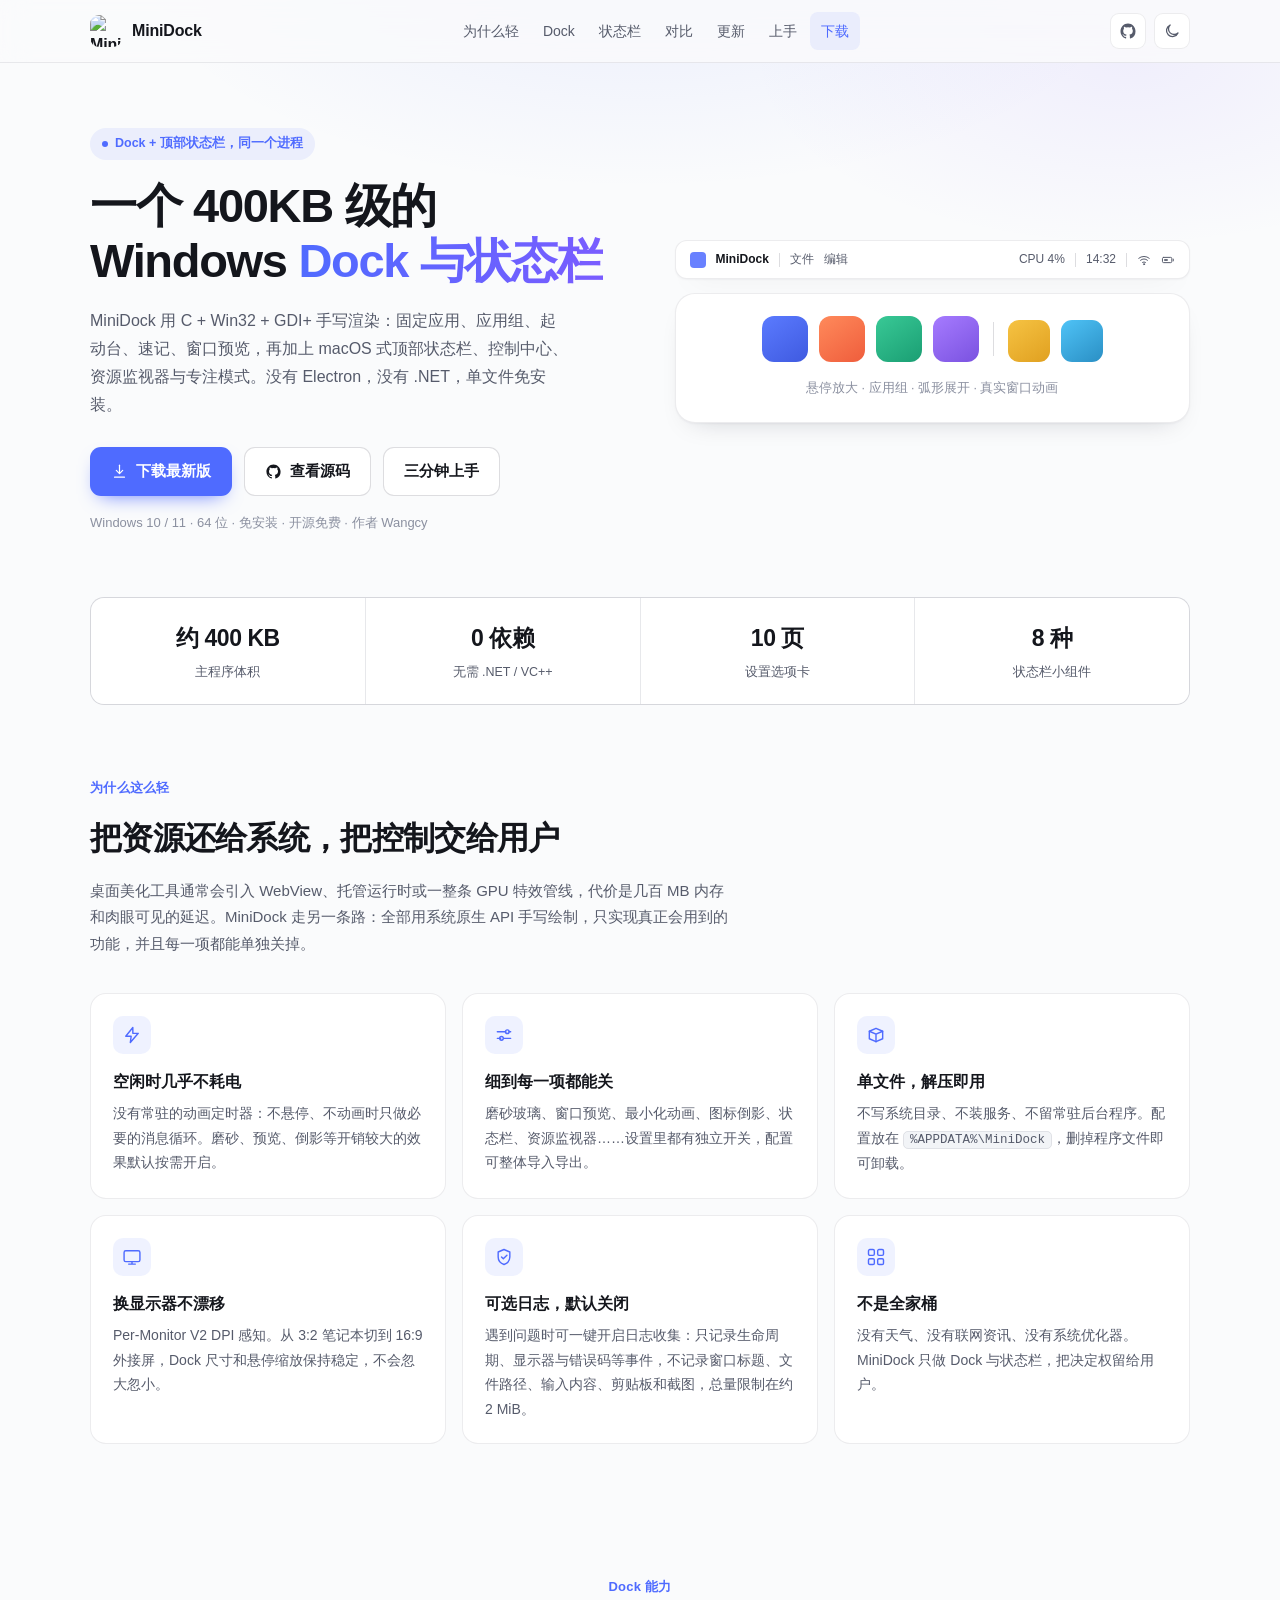
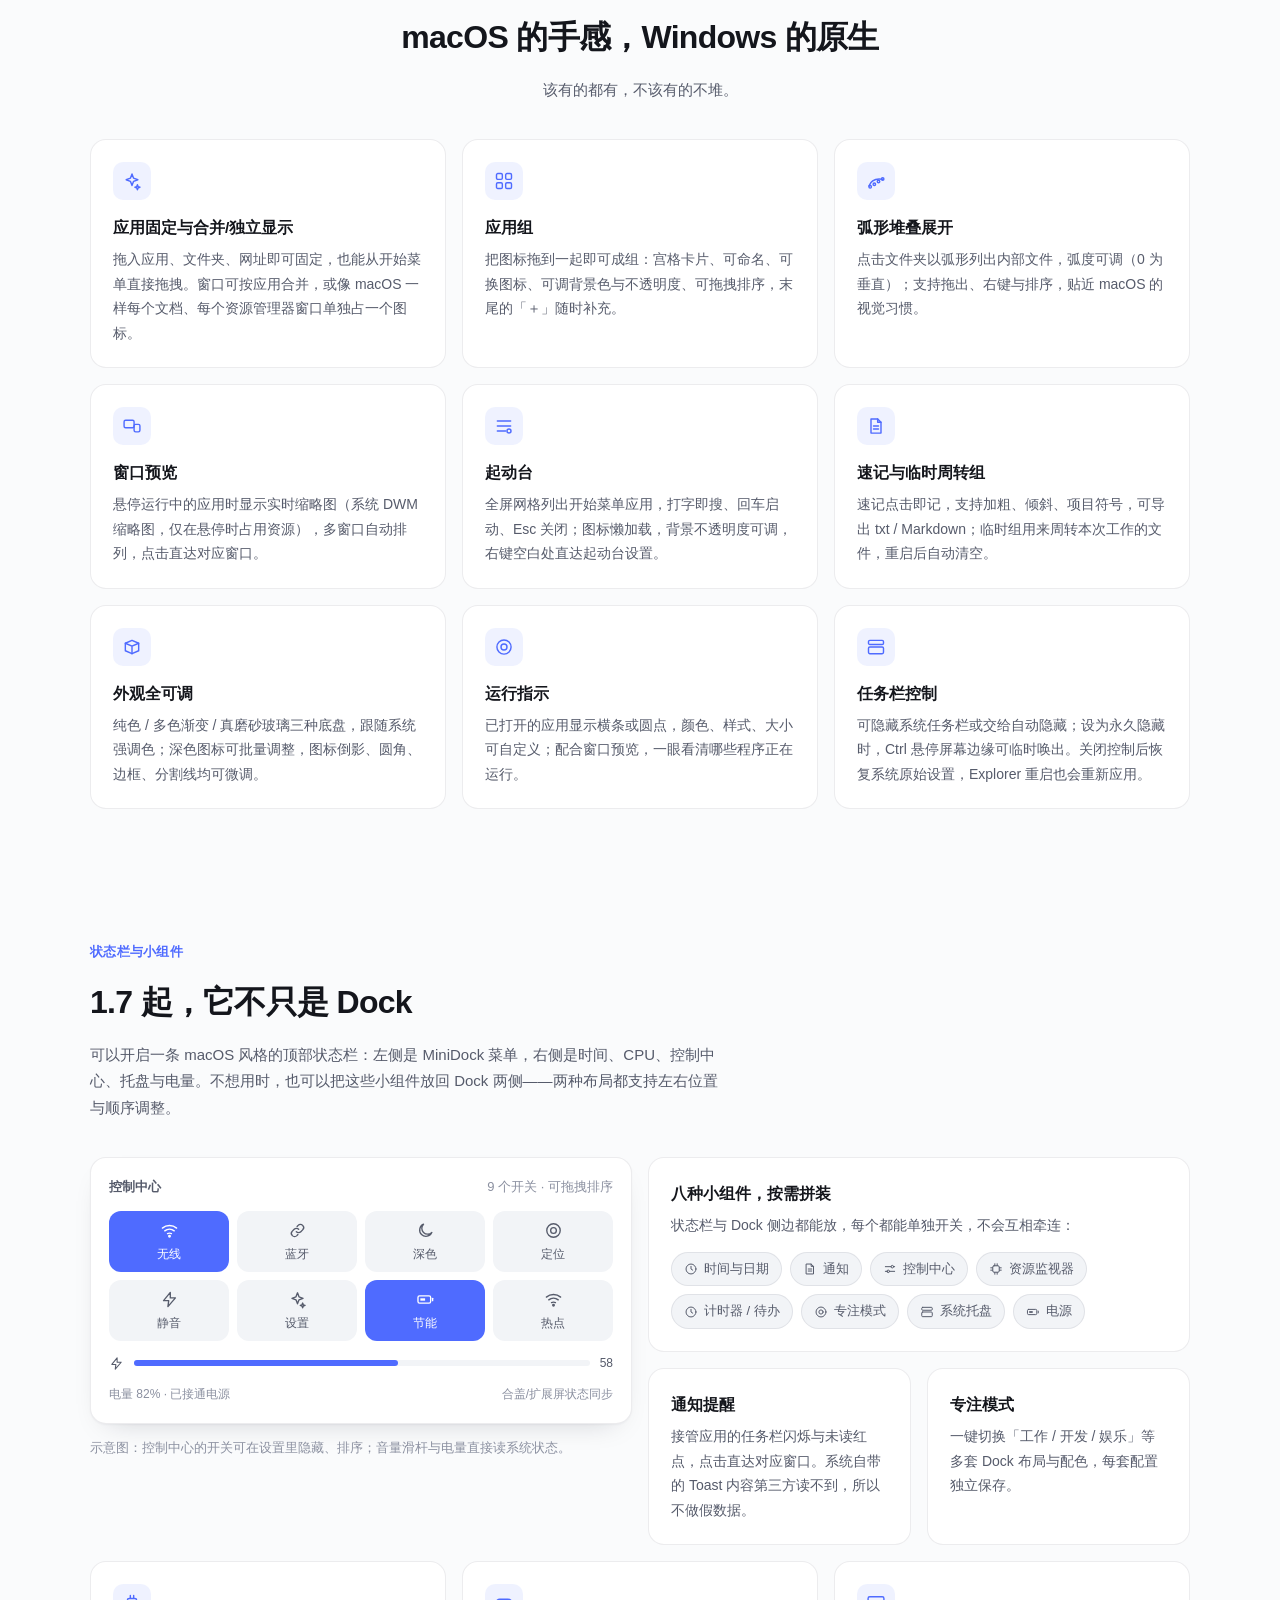
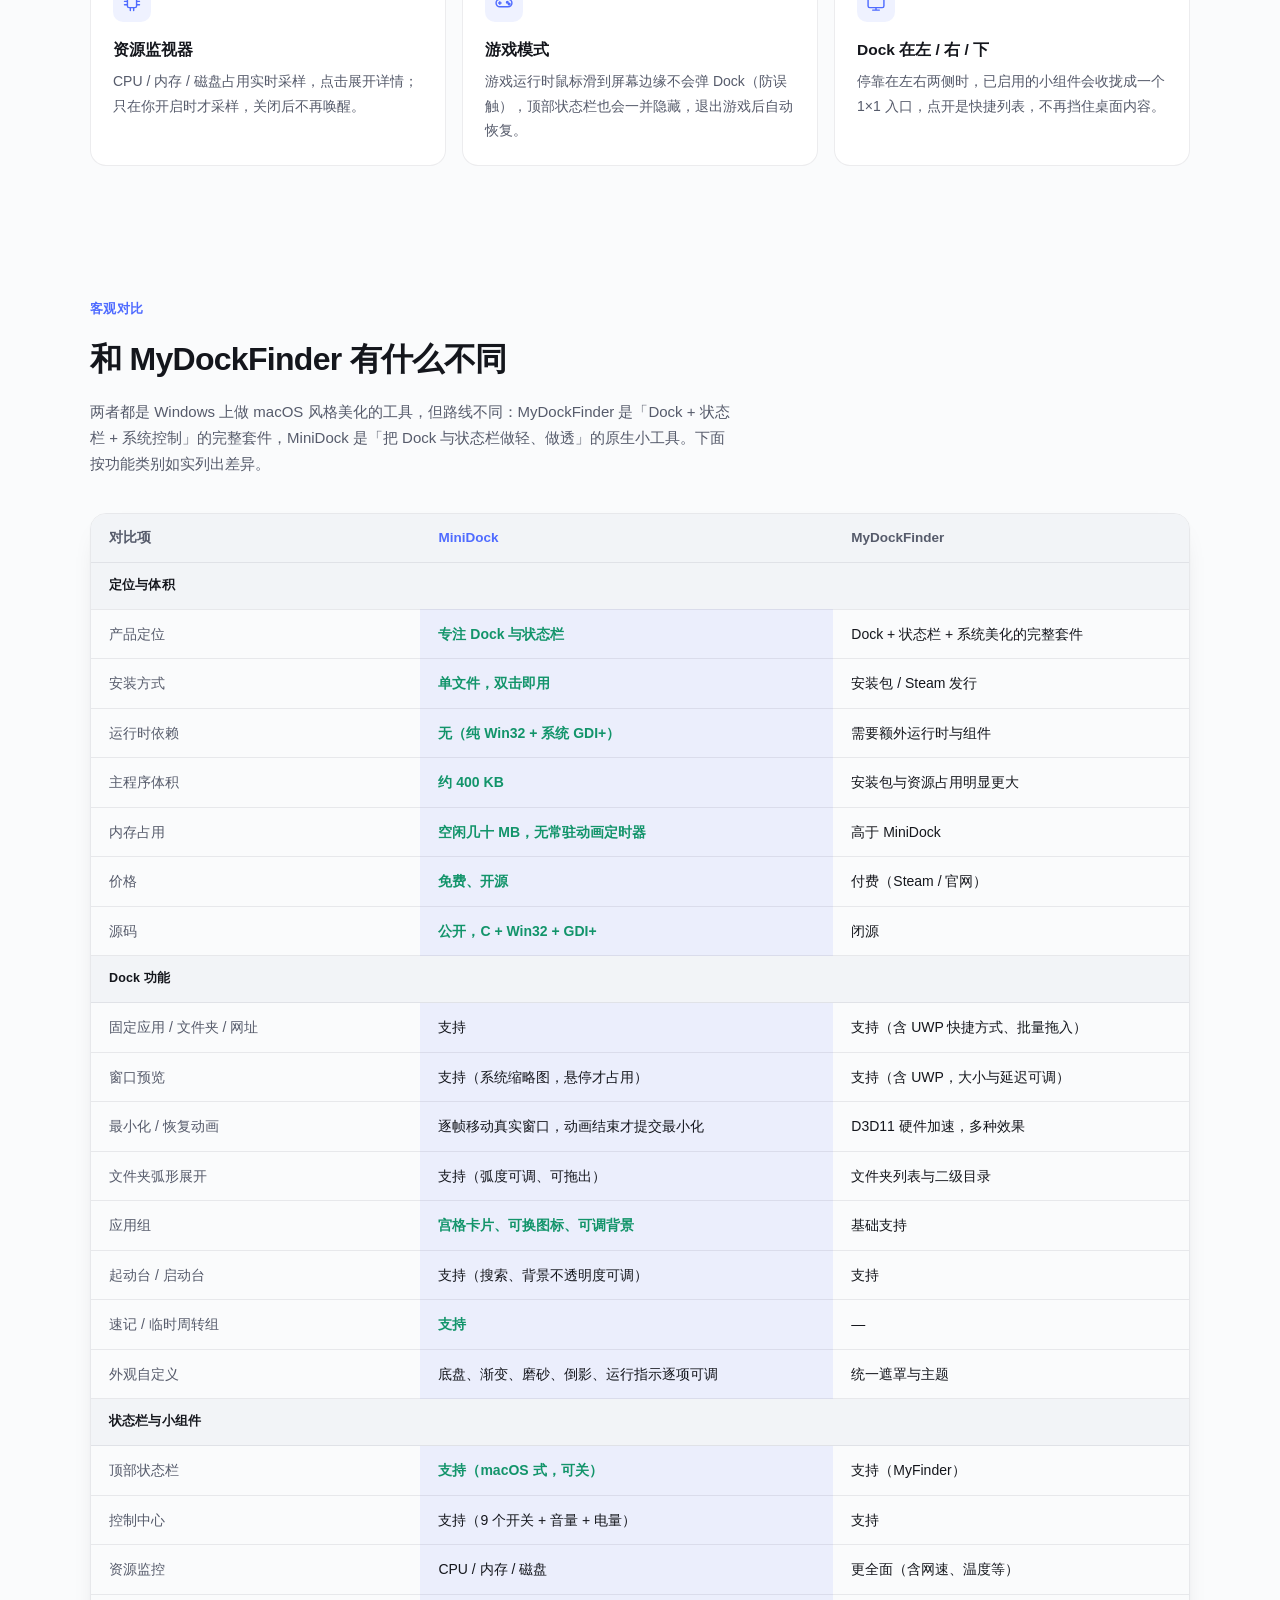
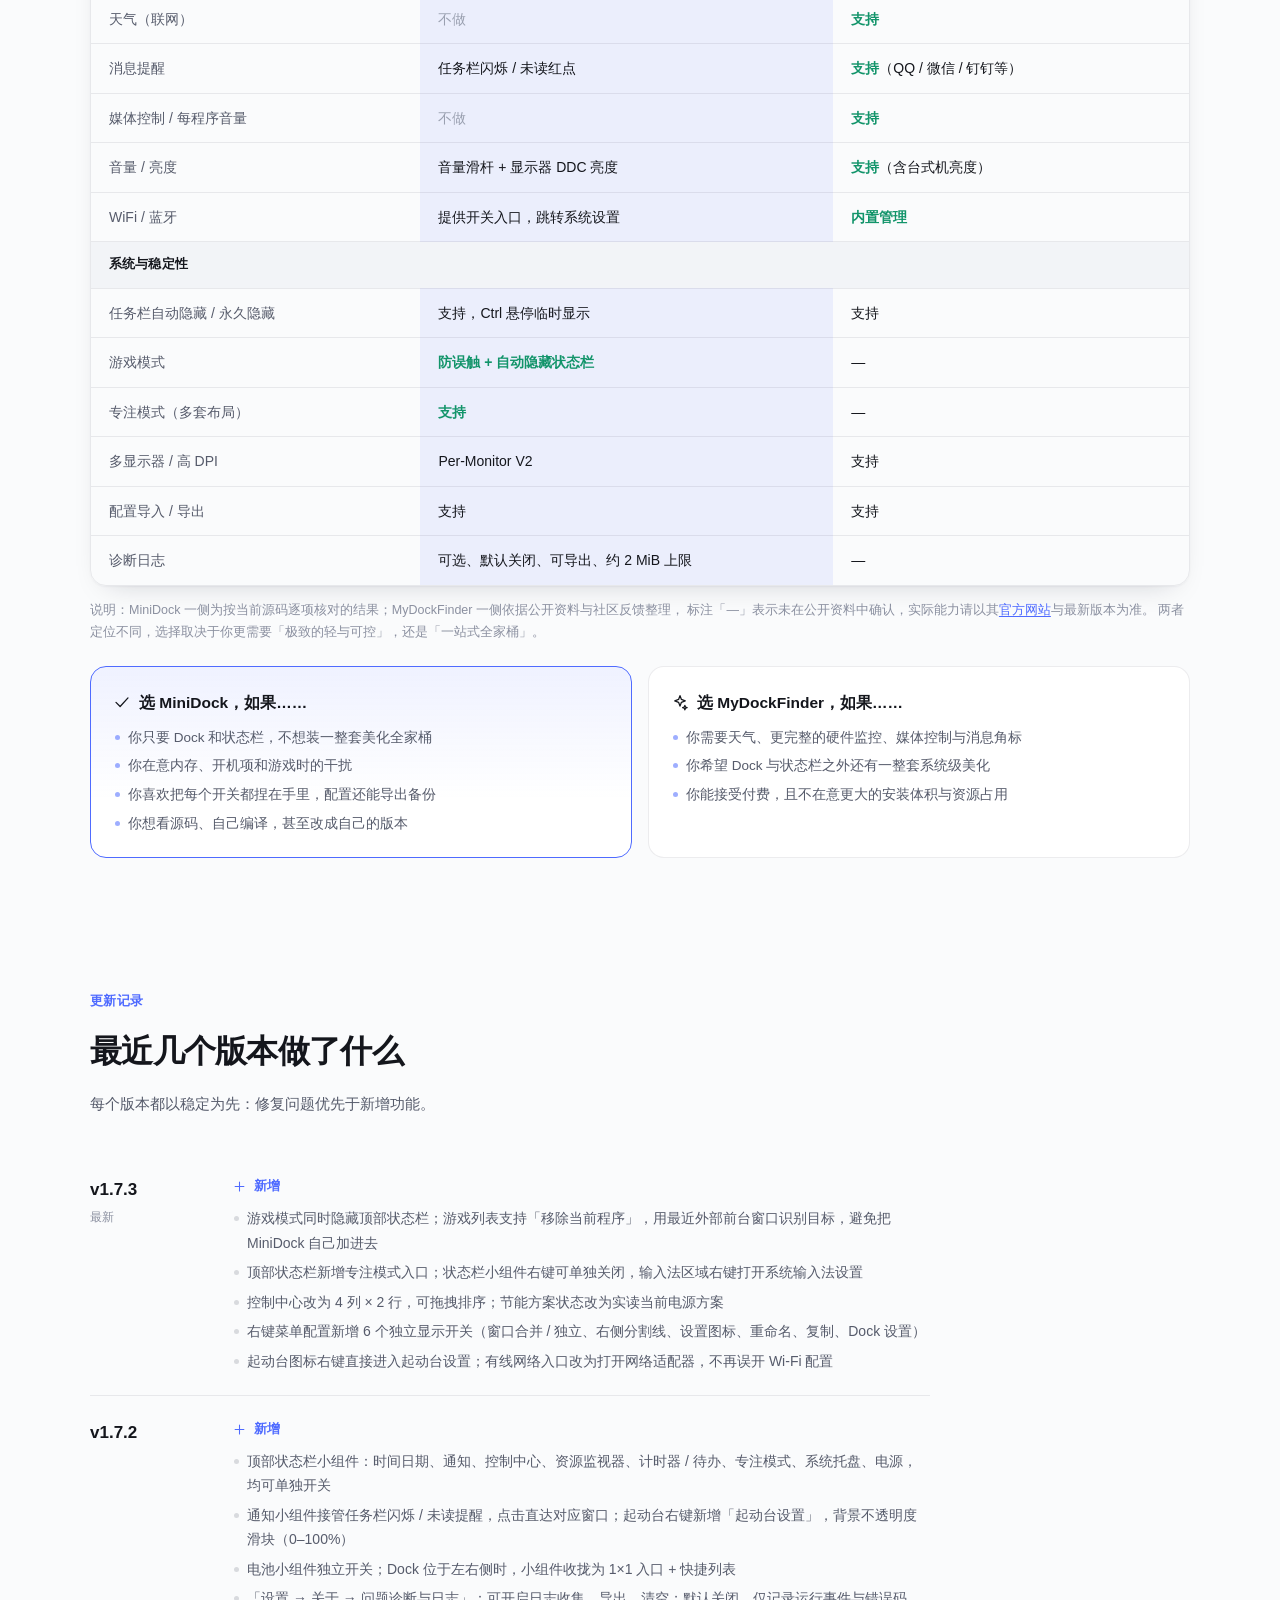
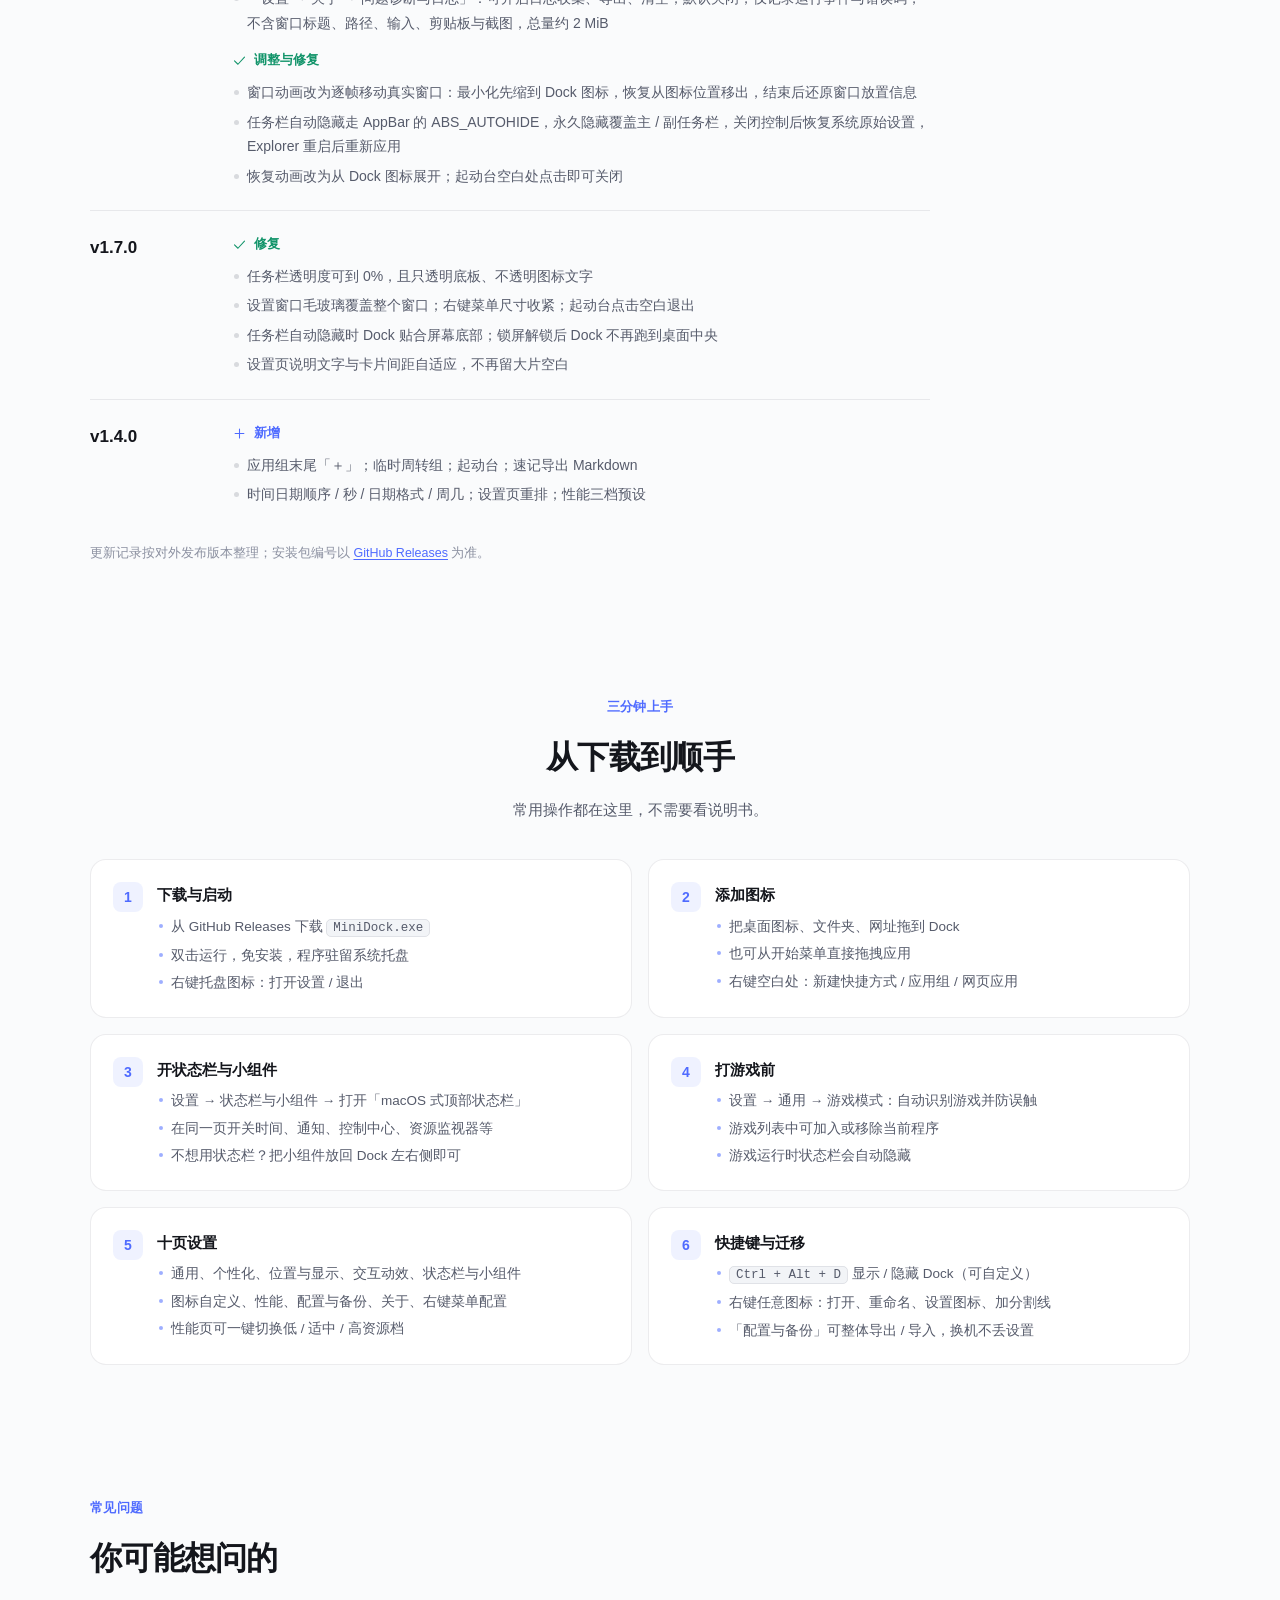
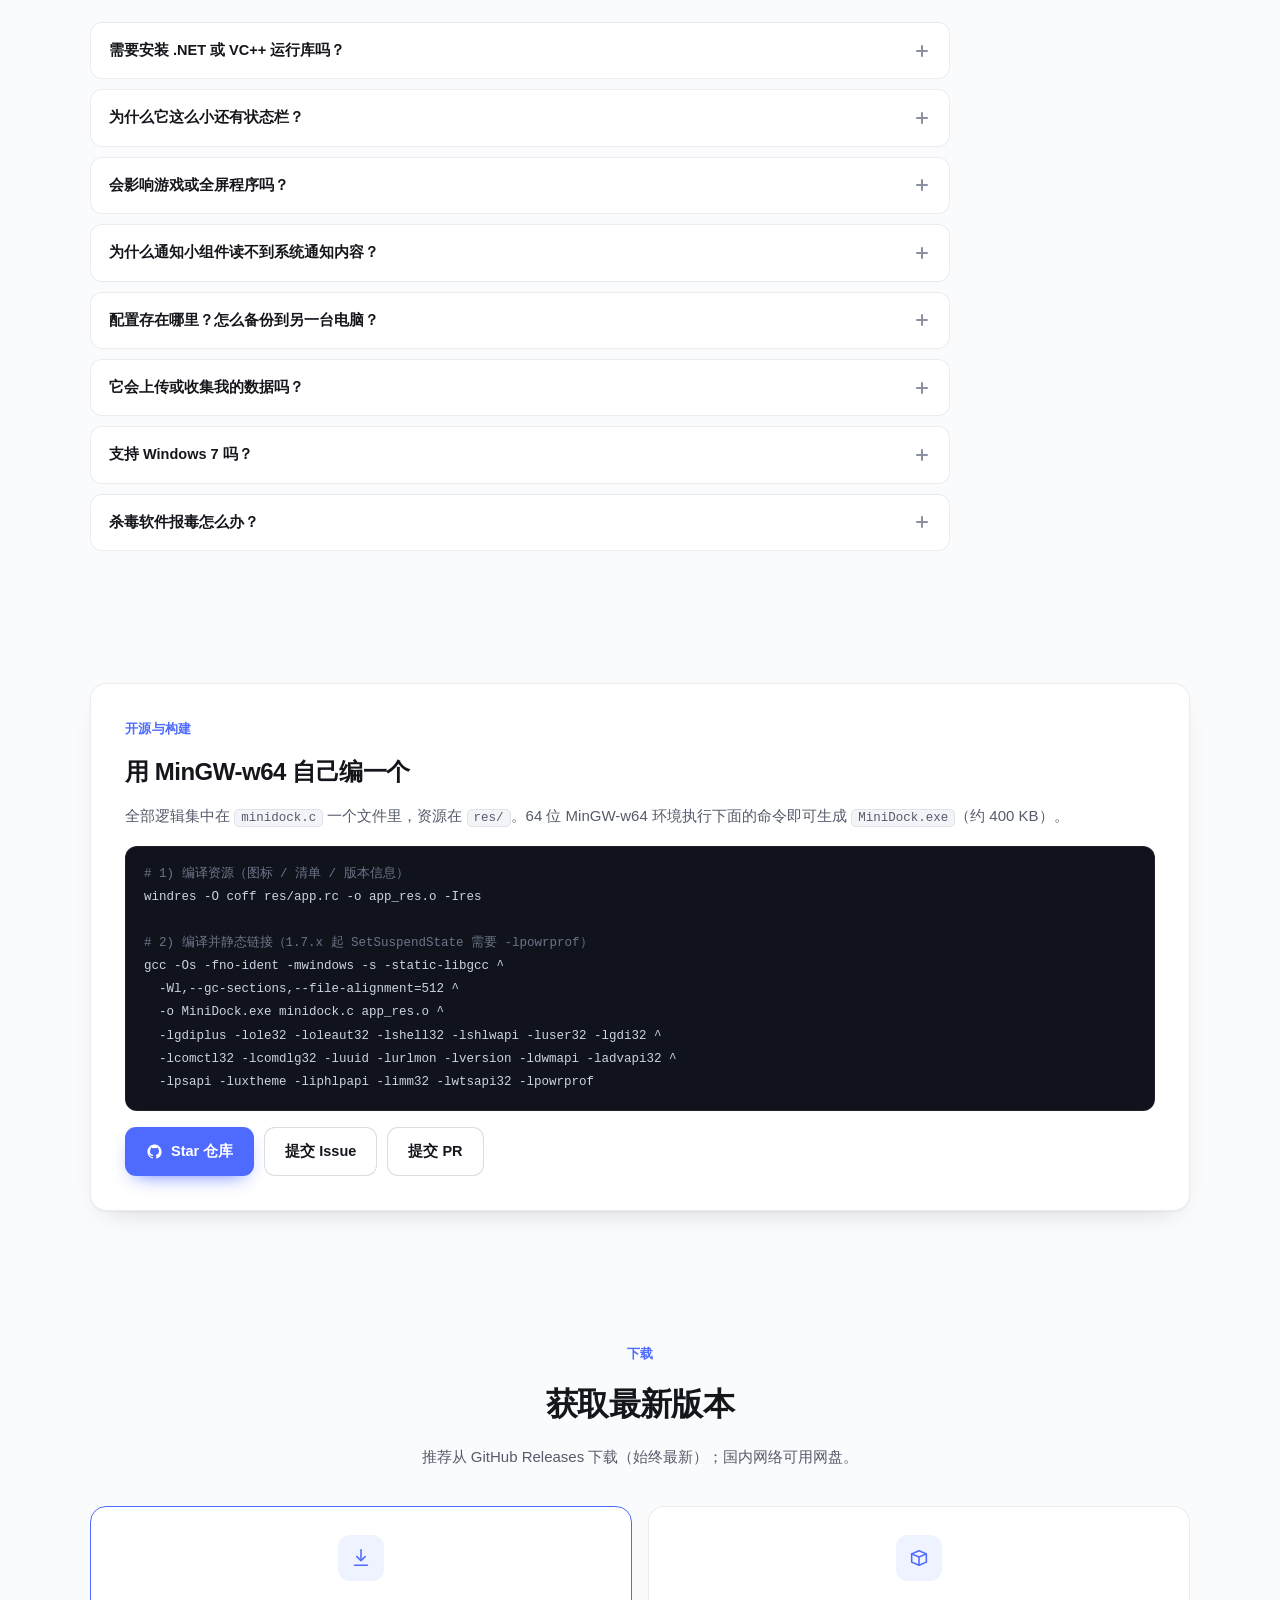
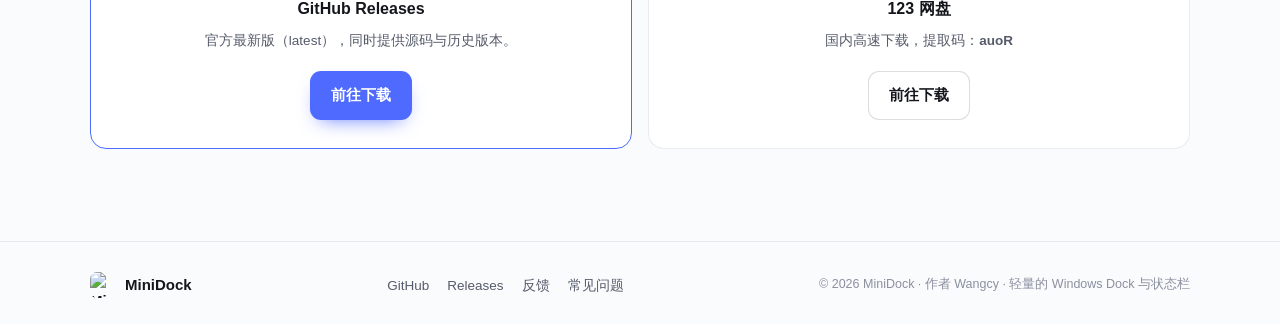
==== commit b945ab2f: "Update index.html" ====
--- a/index.html
+++ b/index.html
@@ -9,7 +9,7 @@
 <meta property="og:description" content="纯 Win32 手写渲染，Dock 与顶部状态栏同属一个进程。单文件约 400KB，免安装、开源免费。">
 <meta property="og:type" content="website">
 <meta name="theme-color" content="#fafbfc">
-<link rel="icon" href="data:image/svg+xml,%3Csvg xmlns='http://www.w3.org/2000/svg' viewBox='0 0 64 64'%3E%3Crect width='64' height='64' rx='15' fill='%234f6bff'/%3E%3Ccircle cx='21' cy='40' r='6' fill='%23fff'/%3E%3Ccircle cx='33' cy='40' r='6' fill='%23ffffff' opacity='.78'/%3E%3Ccircle cx='45' cy='40' r='6' fill='%23ffffff' opacity='.56'/%3E%3Crect x='16' y='22' width='32' height='4' rx='2' fill='%23fff' opacity='.9'/%3E%3C/svg%3E">
+<link rel="icon" type="image/png" href="assets/logo-128.png">
 <style>
 /* ============================================================
    MiniDock 官网样式
@@ -87,7 +87,7 @@
 }
 .nav-inner { display: flex; align-items: center; justify-content: space-between; height: 62px; gap: 18px; }
 .brand { display: flex; align-items: center; gap: 10px; font-weight: 650; font-size: 16px; letter-spacing: -.01em; flex: none; }
-.logo-mark { width: 32px; height: 32px; border-radius: 9px; flex: none; }
+.logo-mark { width: 32px; height: 32px; border-radius: 9px; flex: none; object-fit: contain; }
 .logo-mark.sm { width: 26px; height: 26px; border-radius: 7px; }
 .nav-links { display: flex; align-items: center; gap: 2px; }
 .nav-links a { padding: 7px 11px; border-radius: 8px; font-size: 14px; color: var(--text-2); transition: .16s; white-space: nowrap; }
@@ -405,14 +405,7 @@
 <nav class="nav">
   <div class="container nav-inner">
     <a class="brand" href="#top">
-      <svg class="logo-mark" viewBox="0 0 64 64" aria-hidden="true">
-        <defs><linearGradient id="lg" x1="0" y1="0" x2="1" y2="1"><stop offset="0" stop-color="#5b7bff"/><stop offset="1" stop-color="#7a5cff"/></linearGradient></defs>
-        <rect width="64" height="64" rx="15" fill="url(#lg)"/>
-        <rect x="16" y="21" width="32" height="4.5" rx="2.25" fill="#fff" opacity=".92"/>
-        <circle cx="21" cy="41" r="6" fill="#fff"/>
-        <circle cx="33" cy="41" r="6" fill="#fff" opacity=".78"/>
-        <circle cx="45" cy="41" r="6" fill="#fff" opacity=".56"/>
-      </svg>
+      <img class="logo-mark" src="assets/logo-128.png" alt="MiniDock" width="32" height="32">
       <span>MiniDock</span>
     </a>
     <div class="nav-links" id="navLinks">
@@ -1044,13 +1037,7 @@
 <footer>
   <div class="container foot">
     <a class="foot-brand" href="#top">
-      <svg class="logo-mark sm" viewBox="0 0 64 64" aria-hidden="true">
-        <rect width="64" height="64" rx="15" fill="url(#lg)"/>
-        <rect x="16" y="21" width="32" height="4.5" rx="2.25" fill="#fff" opacity=".92"/>
-        <circle cx="21" cy="41" r="6" fill="#fff"/>
-        <circle cx="33" cy="41" r="6" fill="#fff" opacity=".78"/>
-        <circle cx="45" cy="41" r="6" fill="#fff" opacity=".56"/>
-      </svg>
+      <img class="logo-mark sm" src="assets/logo-128.png" alt="MiniDock" width="26" height="26">
       <span>MiniDock</span>
     </a>
     <div class="foot-links">
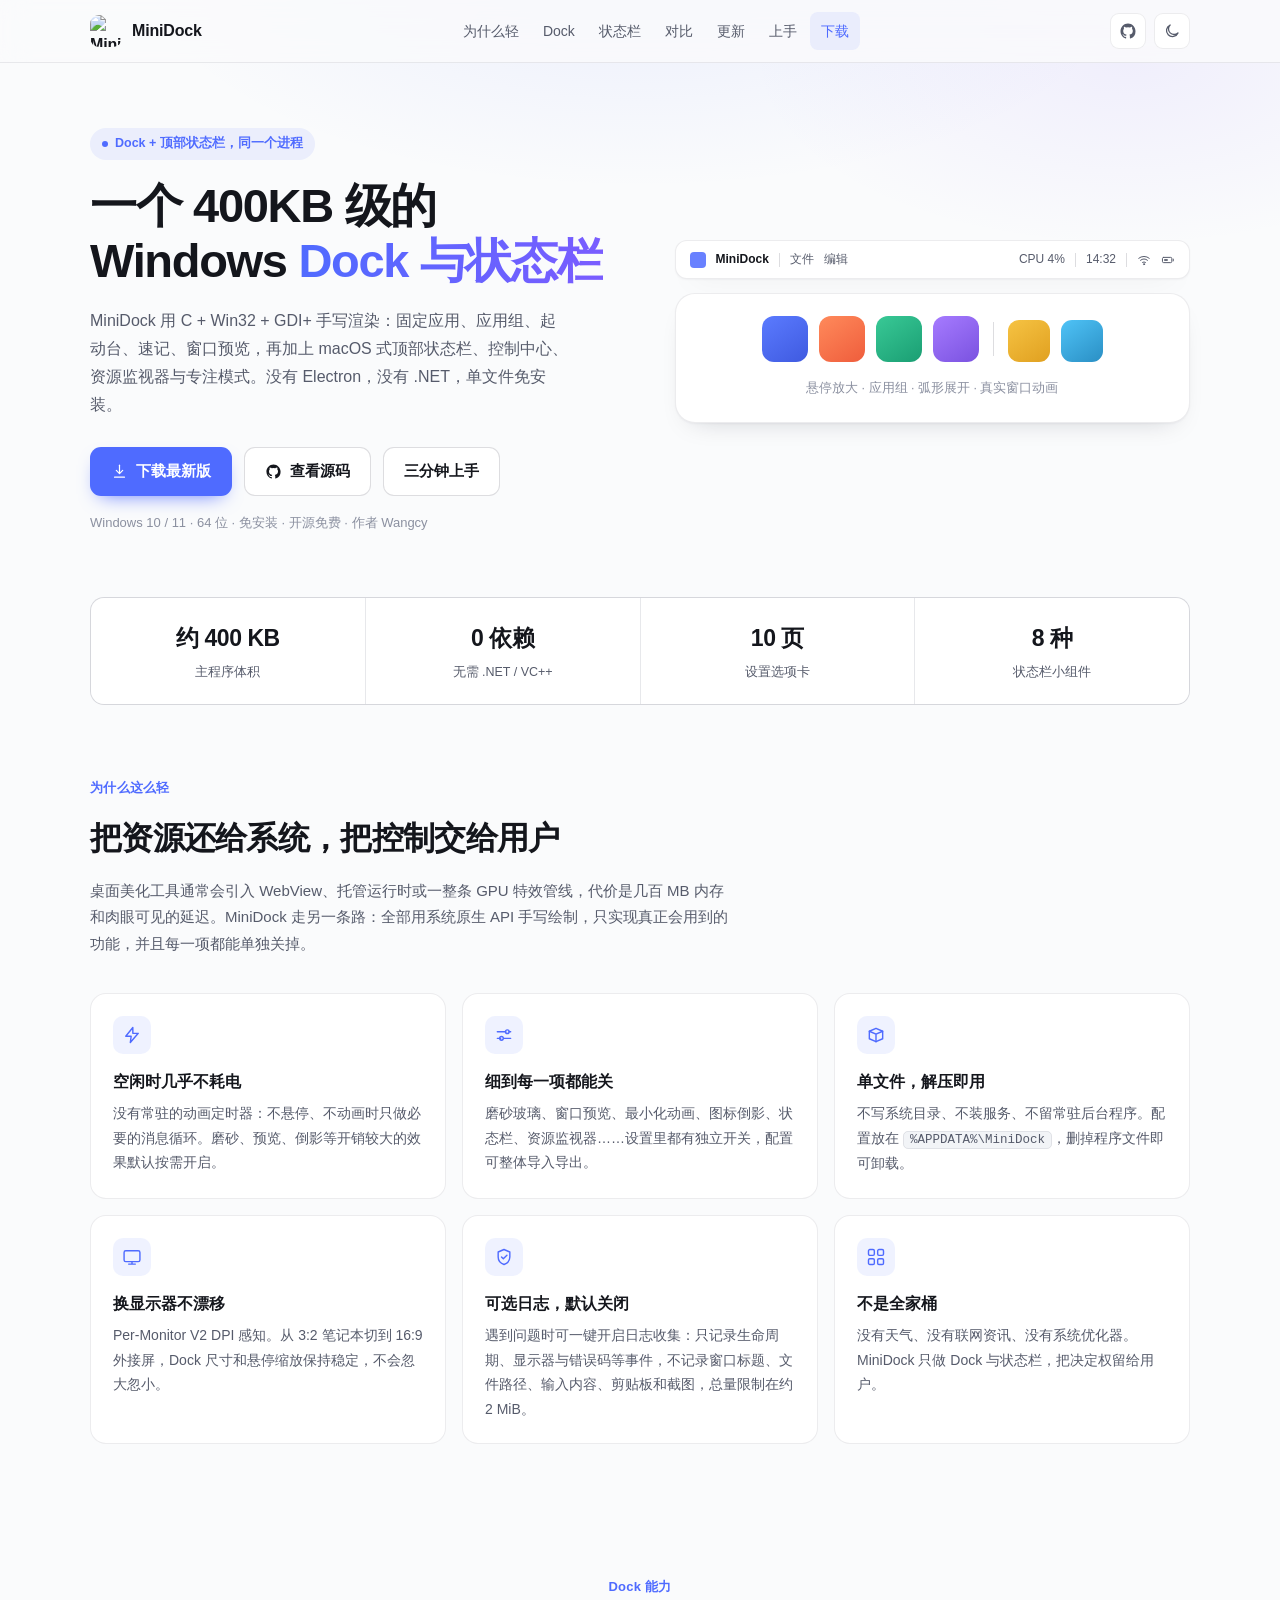
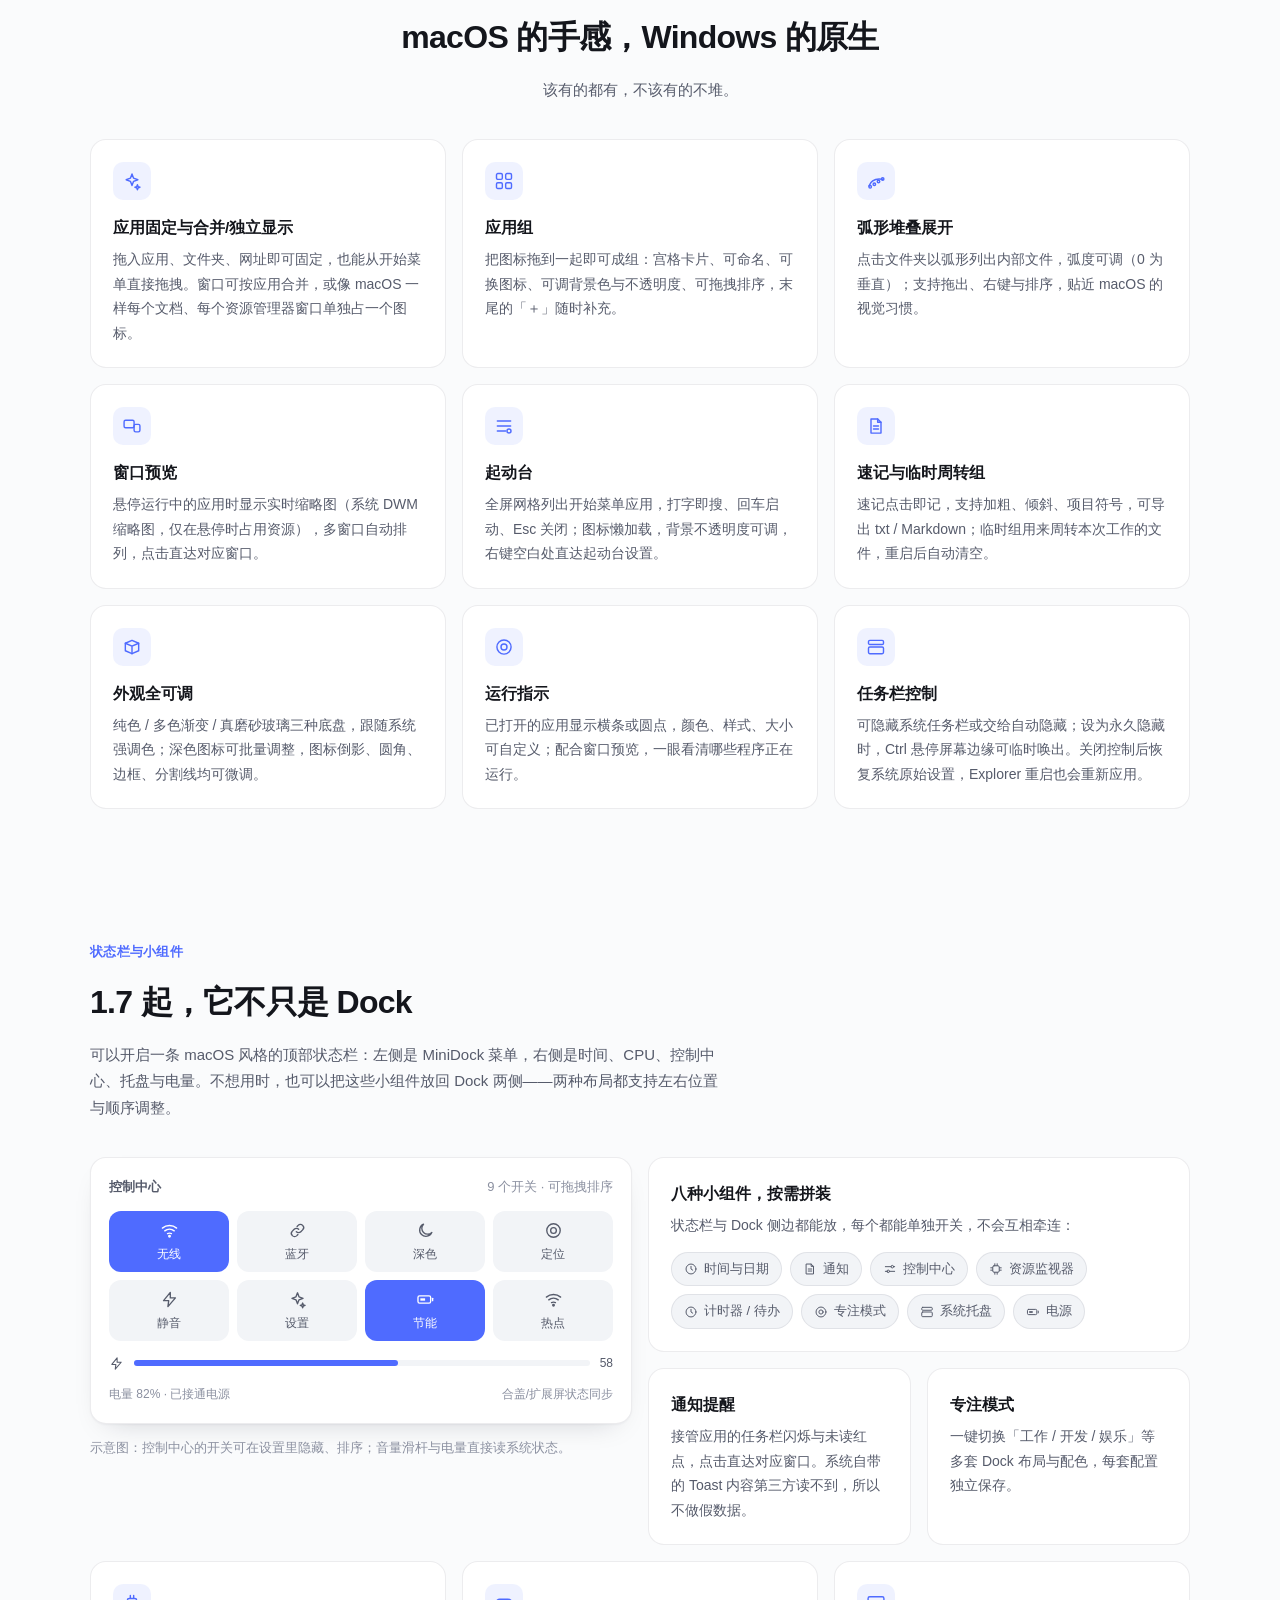
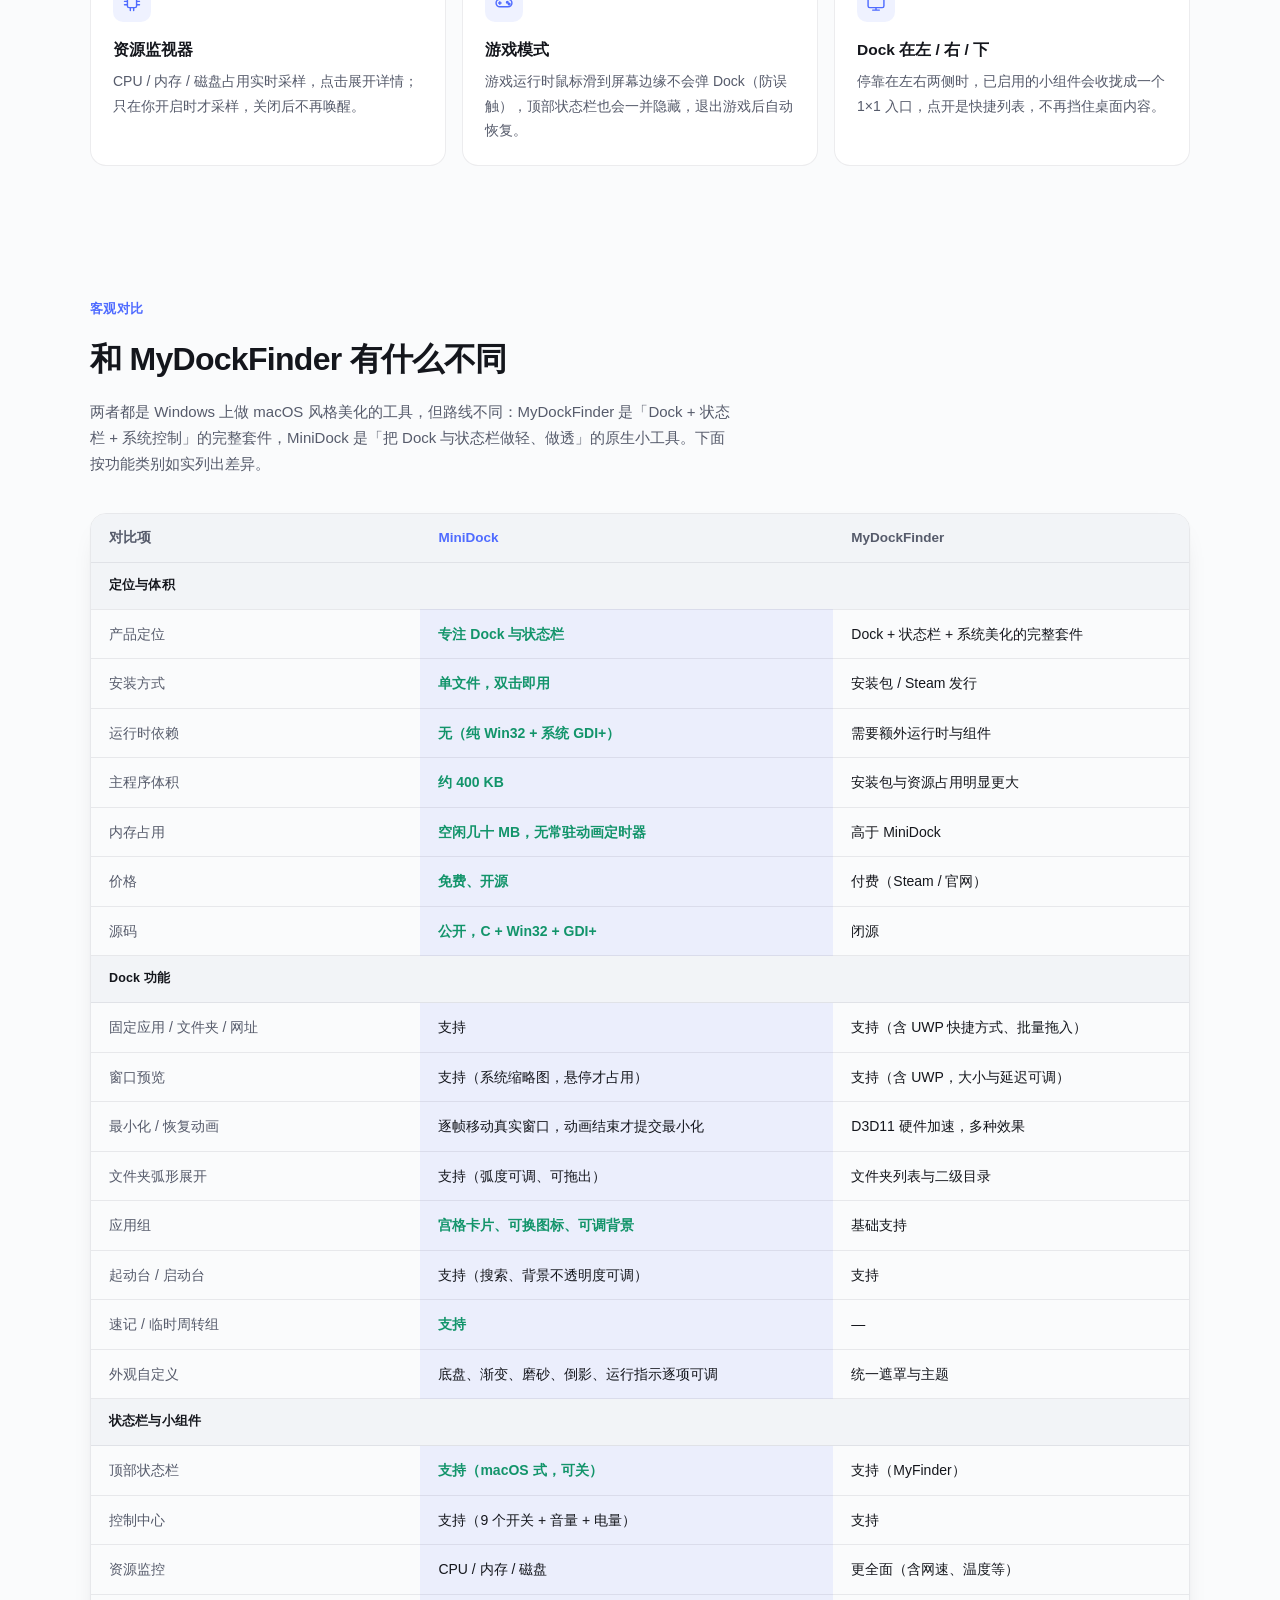
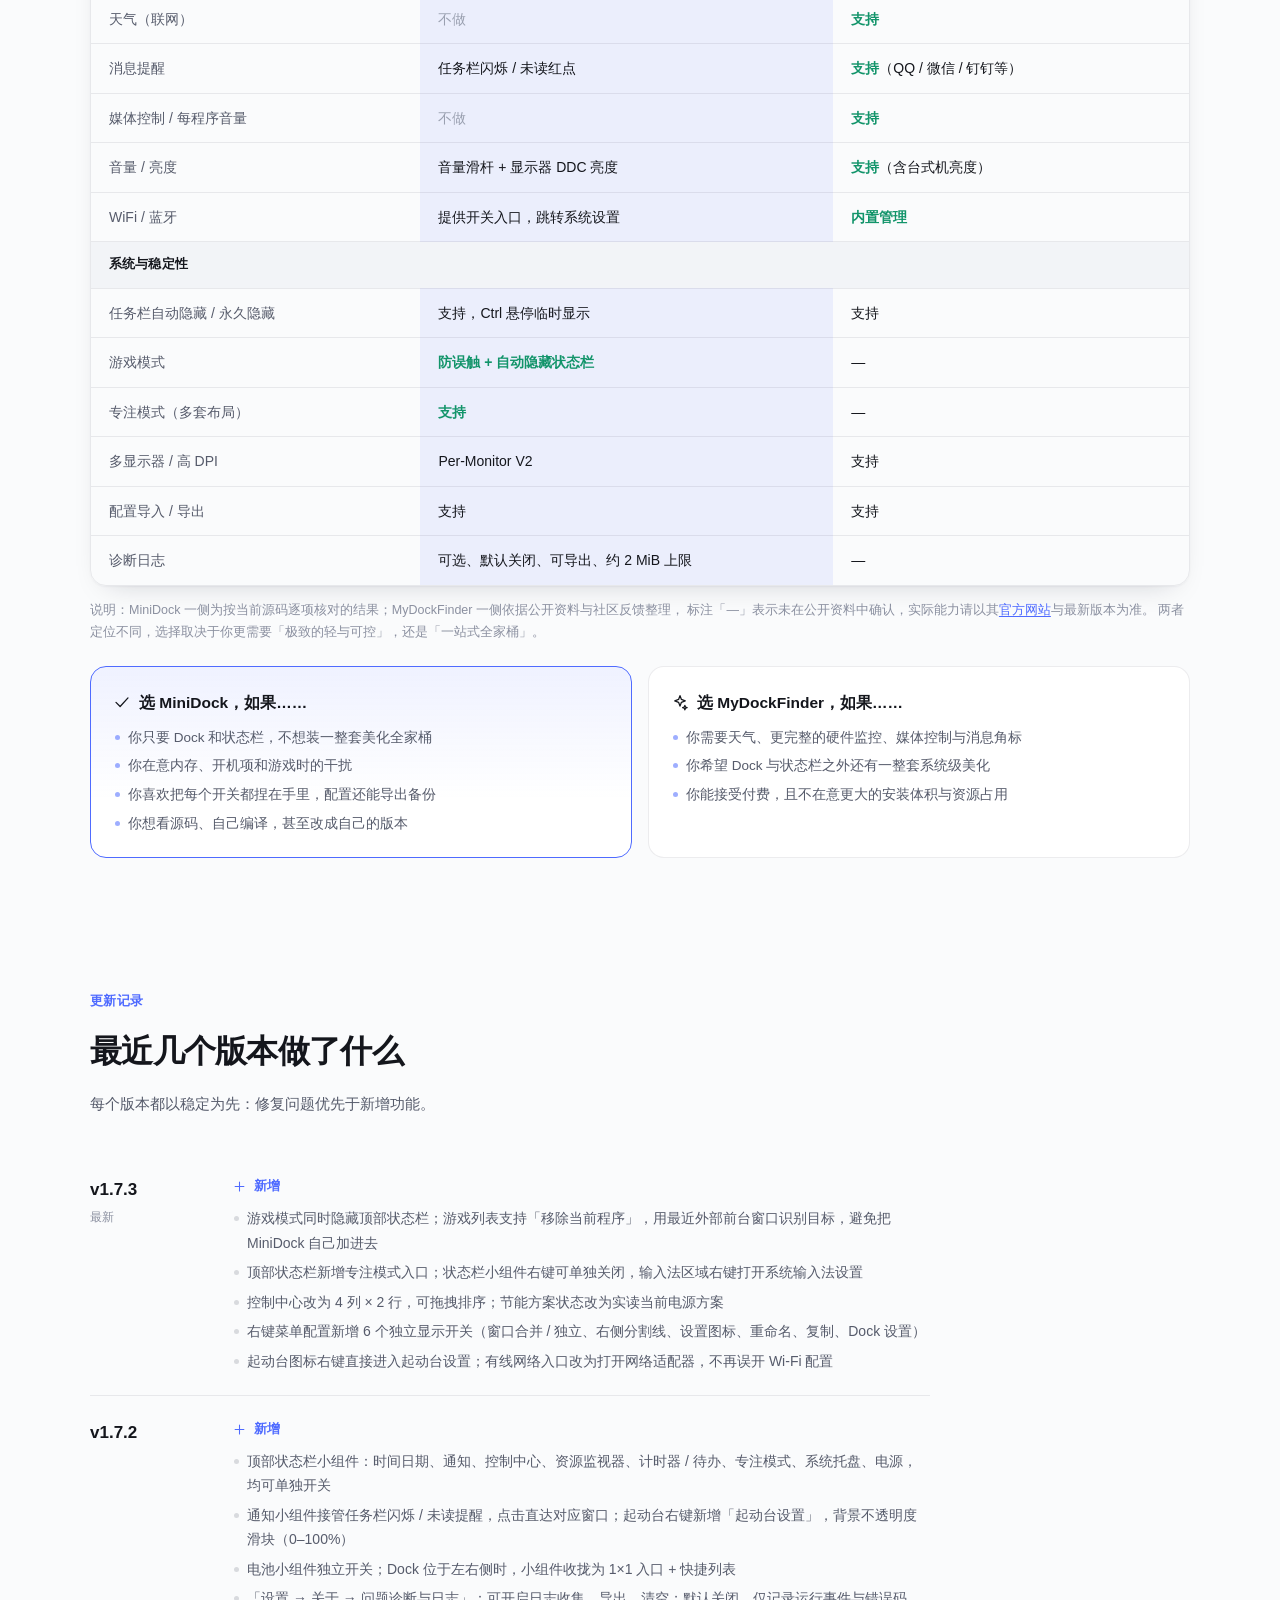
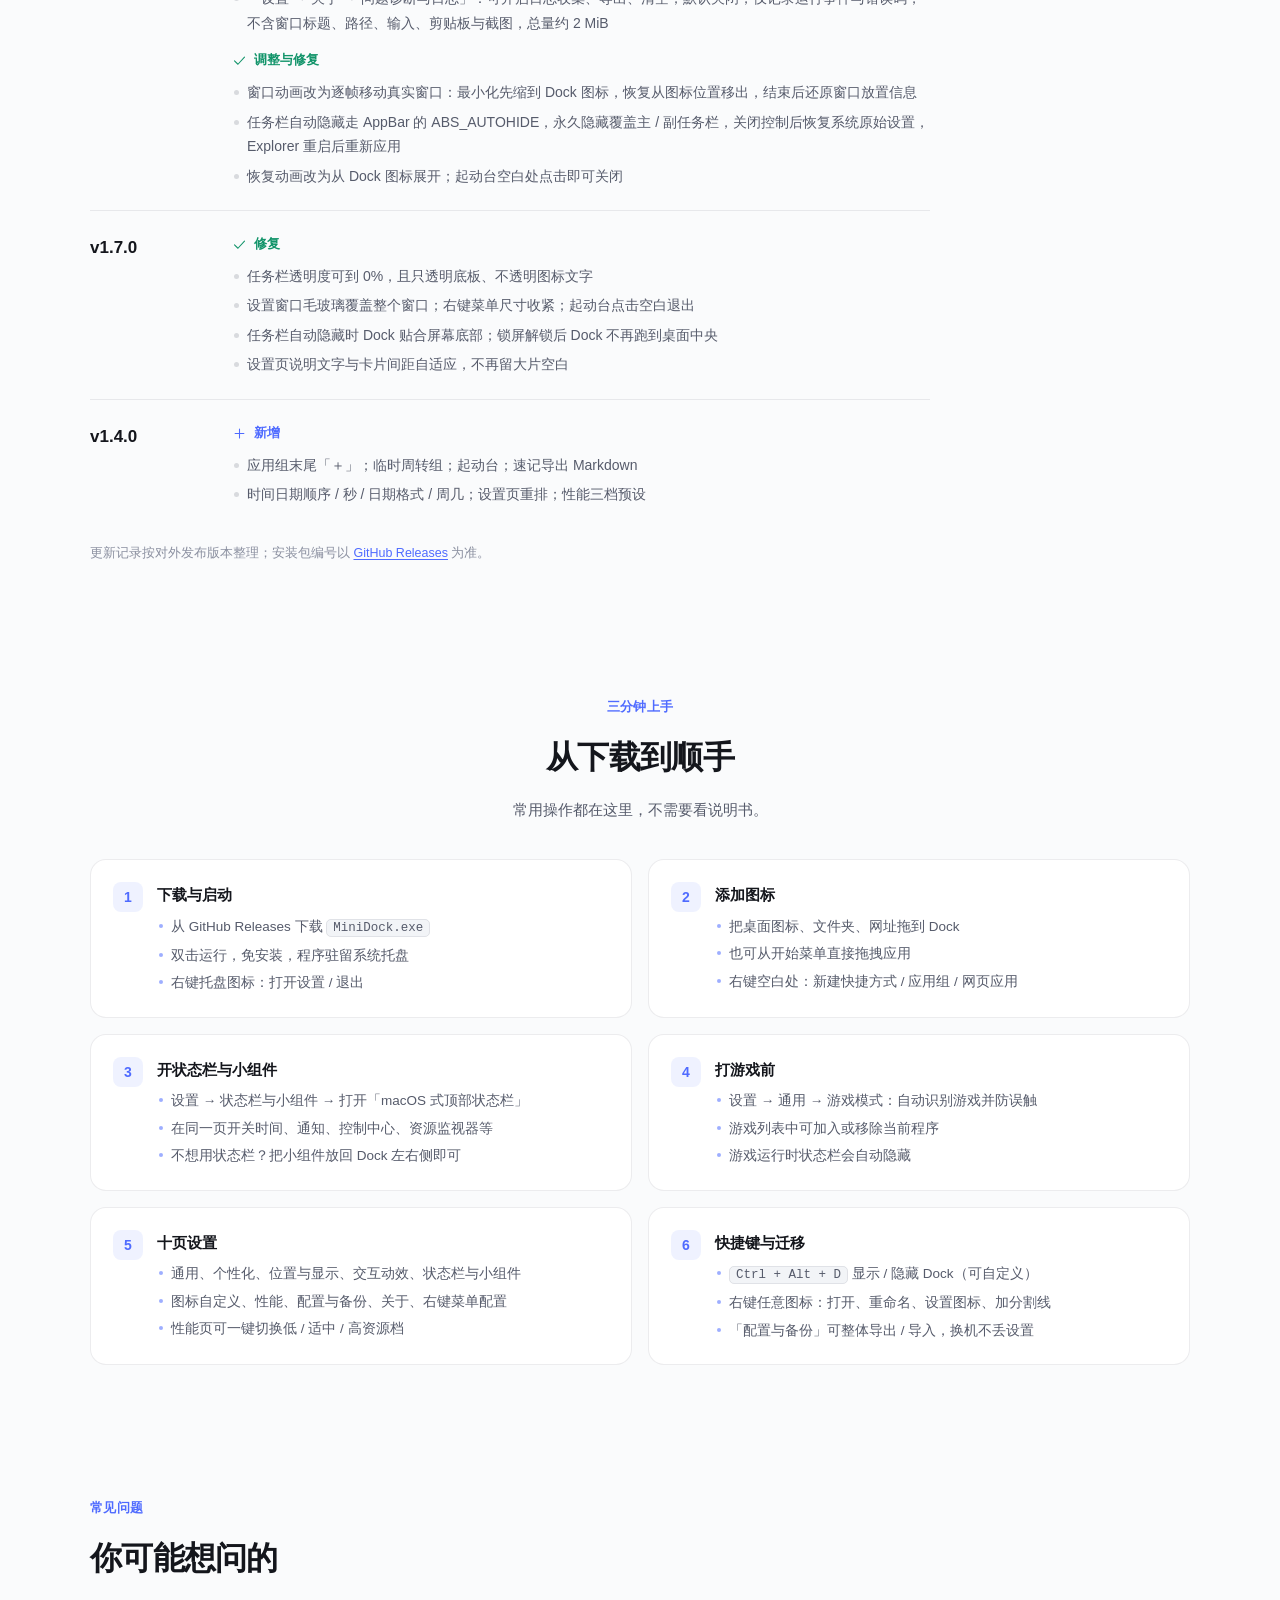
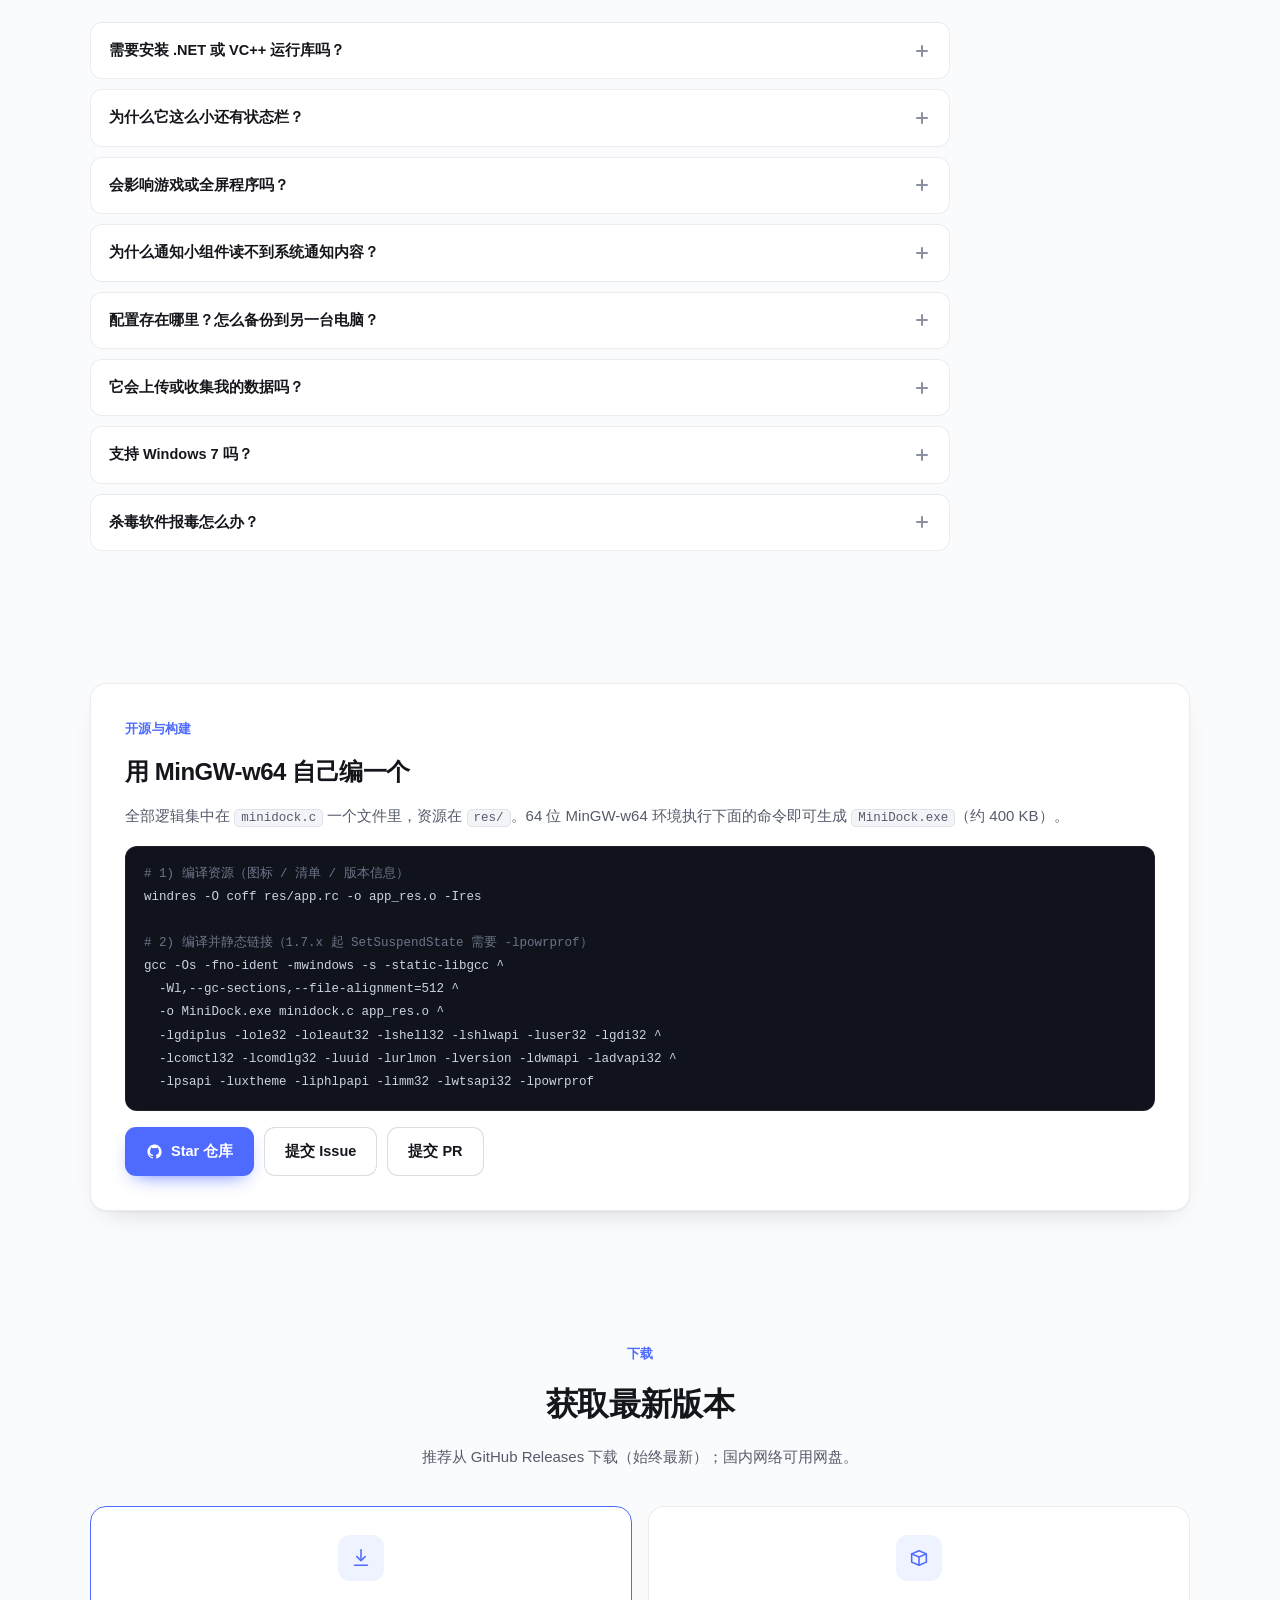
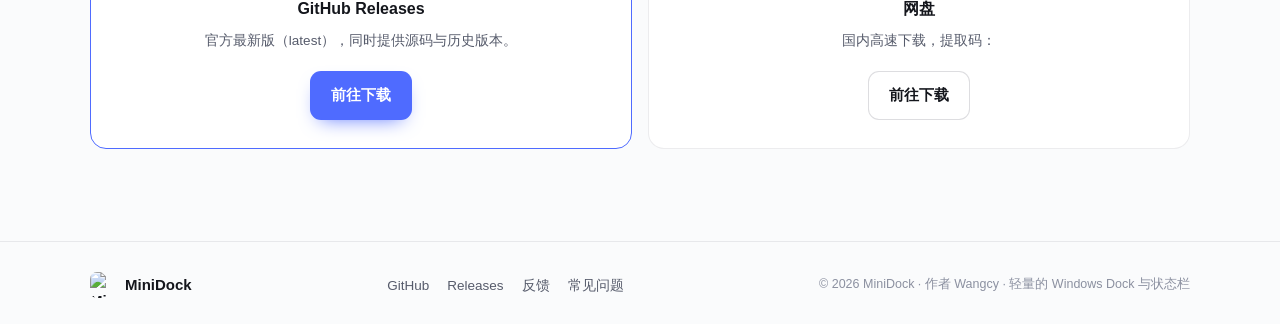
==== commit 191485f8: "Update index.html" ====
--- a/index.html
+++ b/index.html
@@ -1024,9 +1024,9 @@
       </div>
       <div class="dl reveal">
         <div class="di"><svg class="ico"><use href="#i-layers"/></svg></div>
-        <h3>123 网盘</h3>
-        <p>国内高速下载，提取码：<strong>auoR</strong></p>
-        <a class="btn btn-ghost" href="https://1837616993.share.123pan.cn/123pan/79PMTd-1wFed?pwd=auoR#" target="_blank" rel="noopener">前往下载</a>
+        <h3>网盘</h3>
+        <p>国内高速下载，提取码：<strong> </strong></p>
+        <a class="btn btn-ghost" href="https://pan.quark.cn/s/d1ef9e835fbd#/list/share" target="_blank" rel="noopener">前往下载</a>
       </div>
       <!-- 新的下载方式卡片加在这里 -->
     </div>
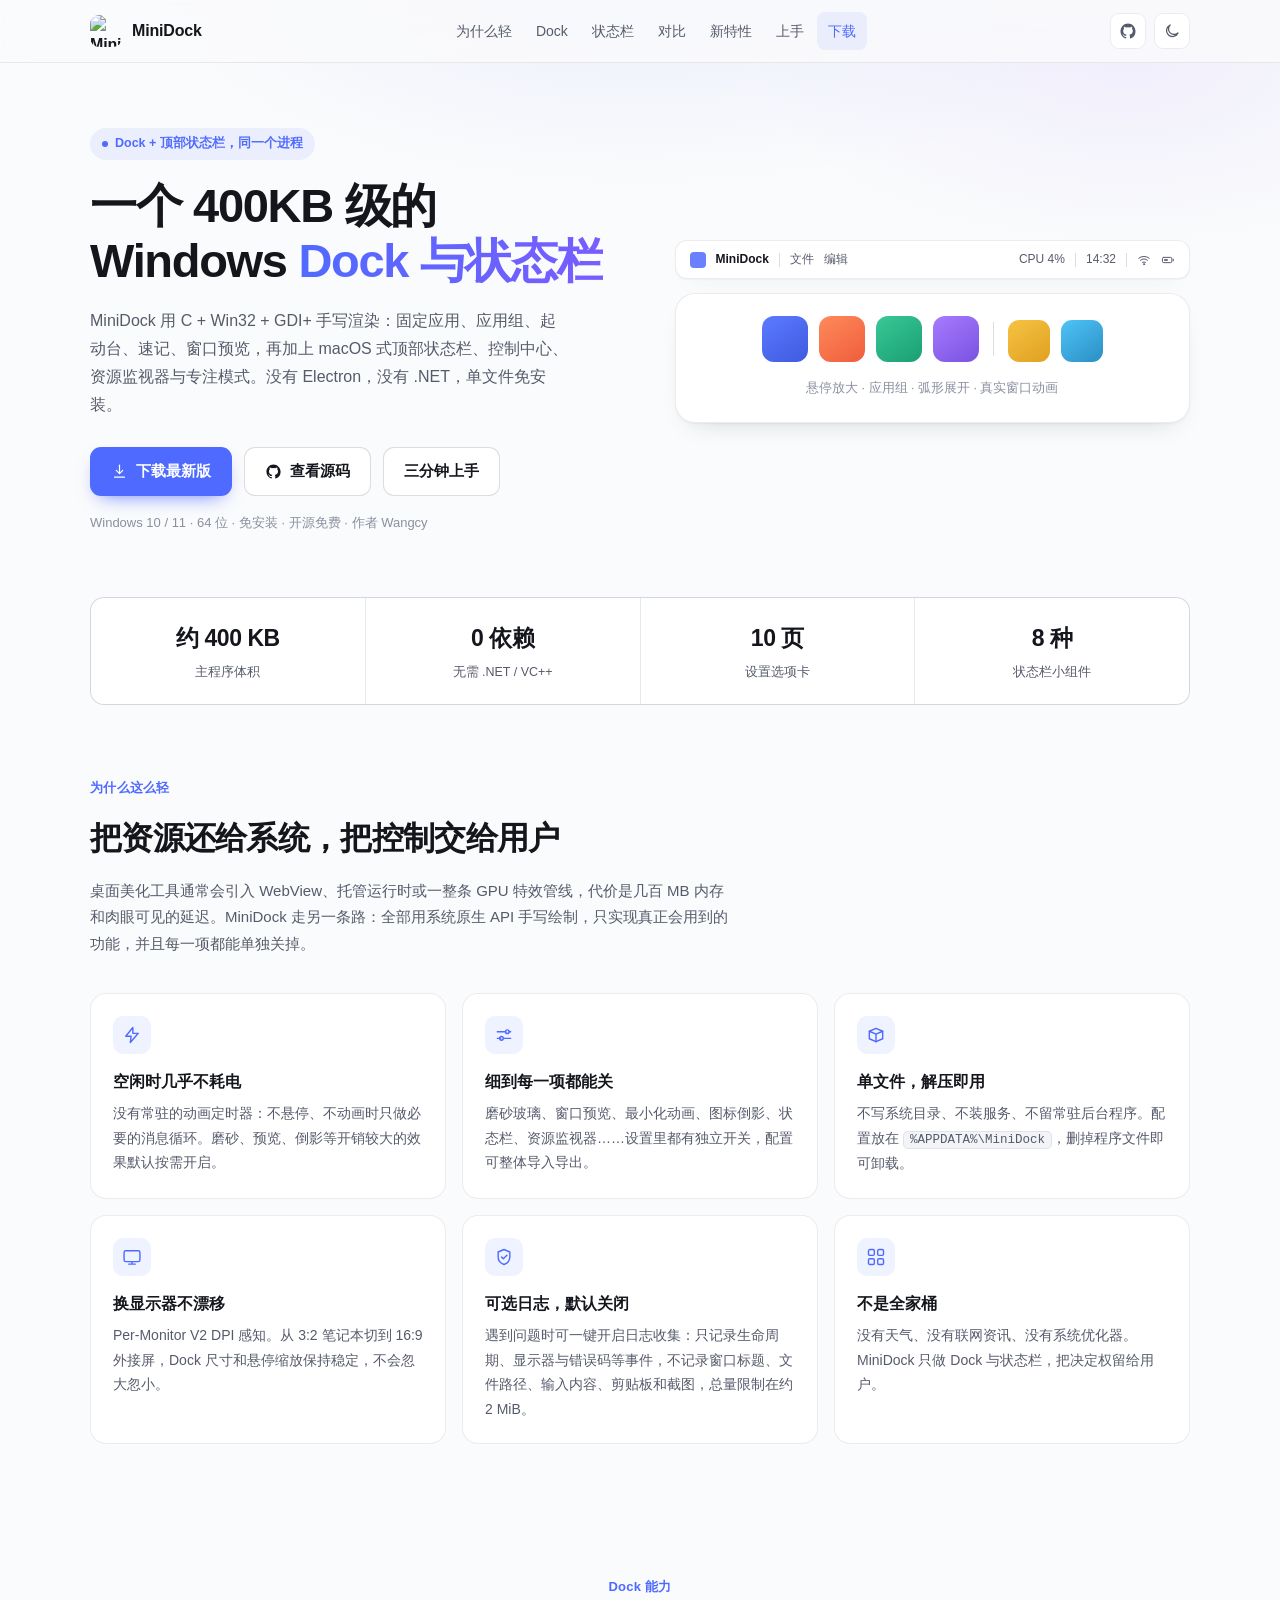
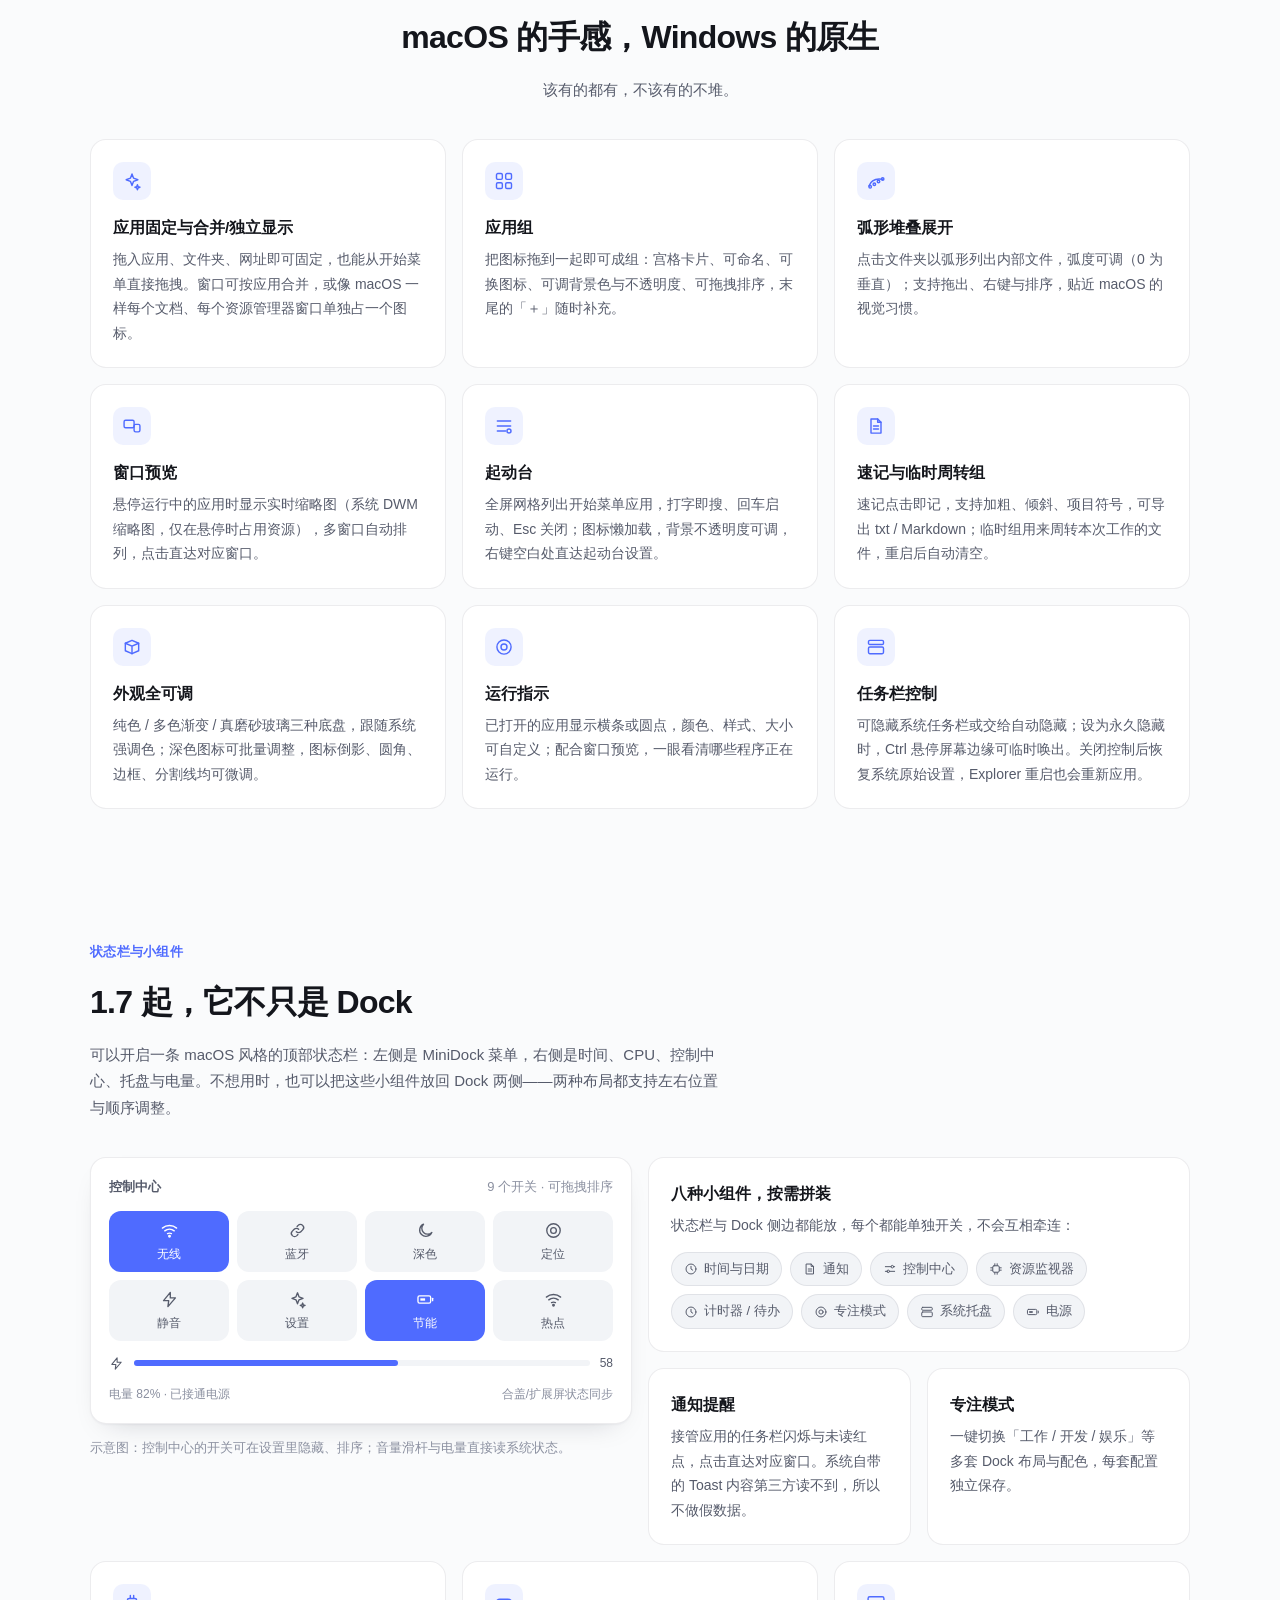
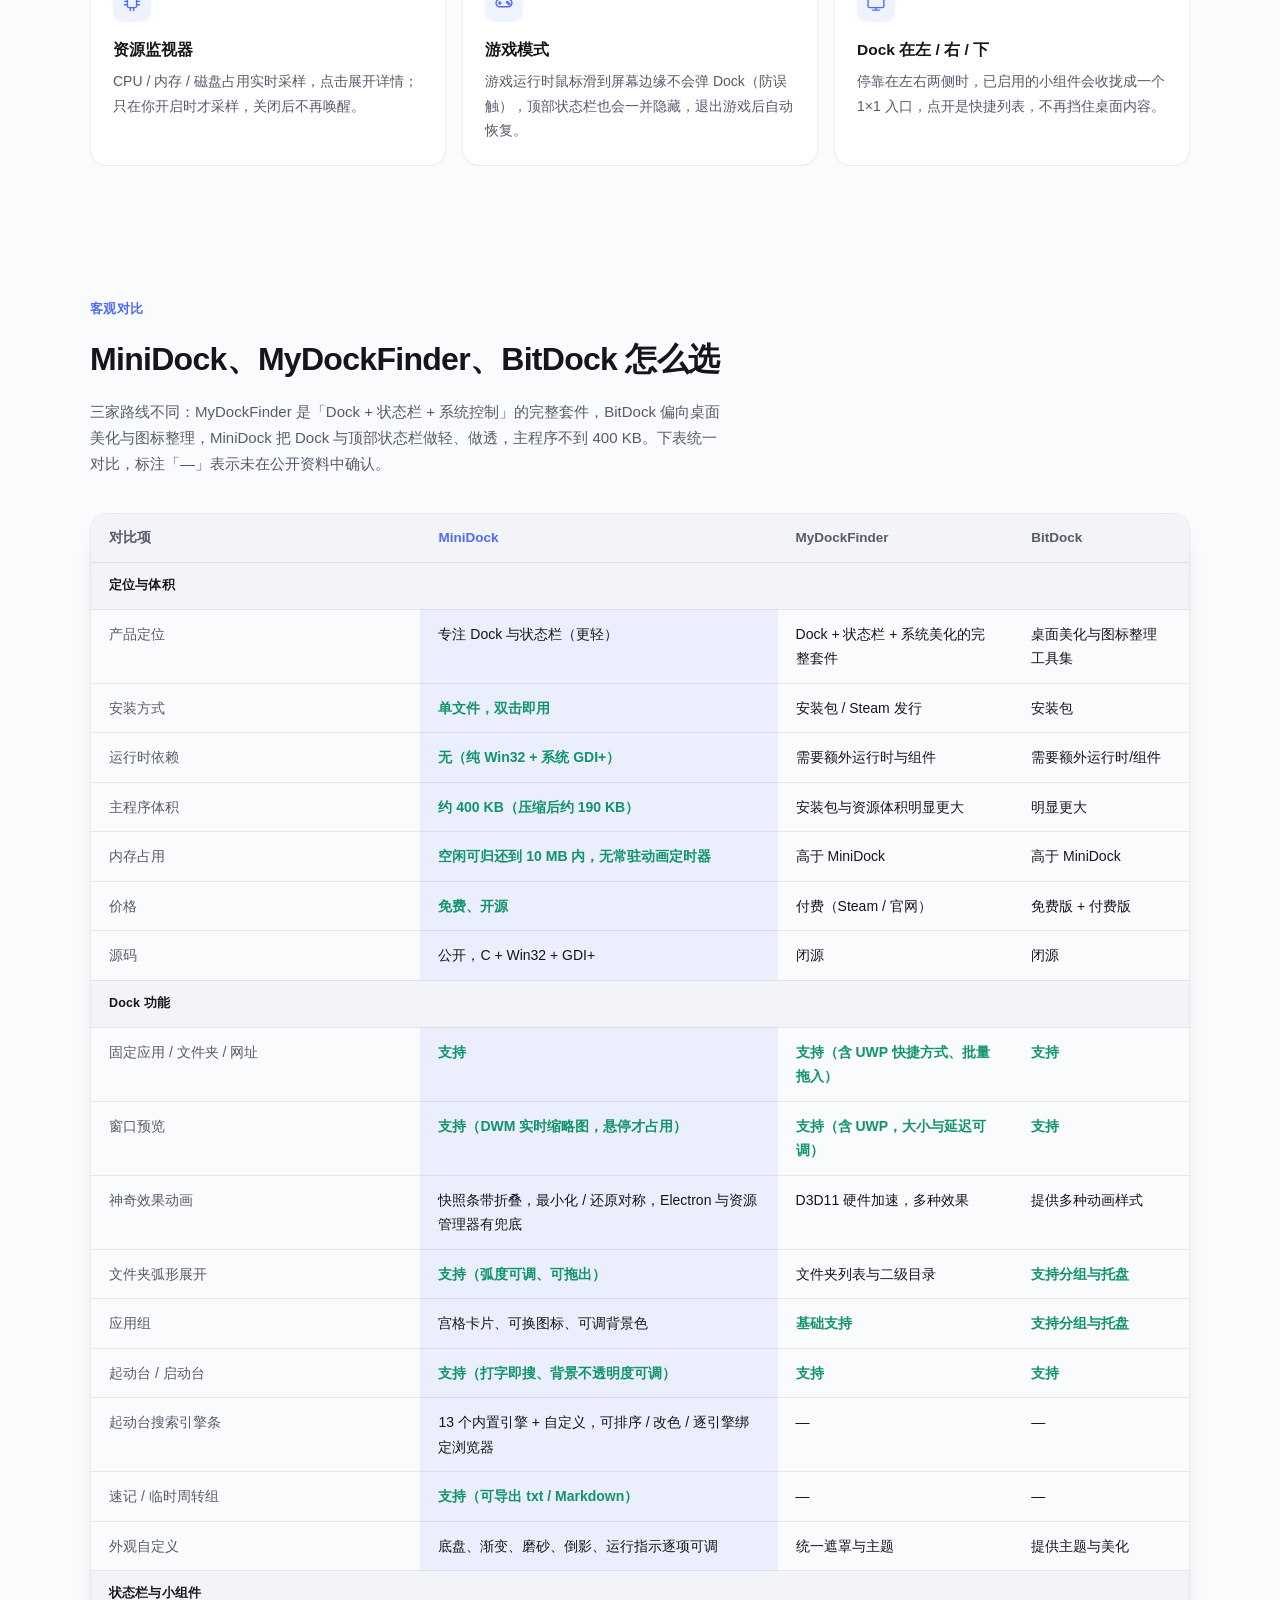
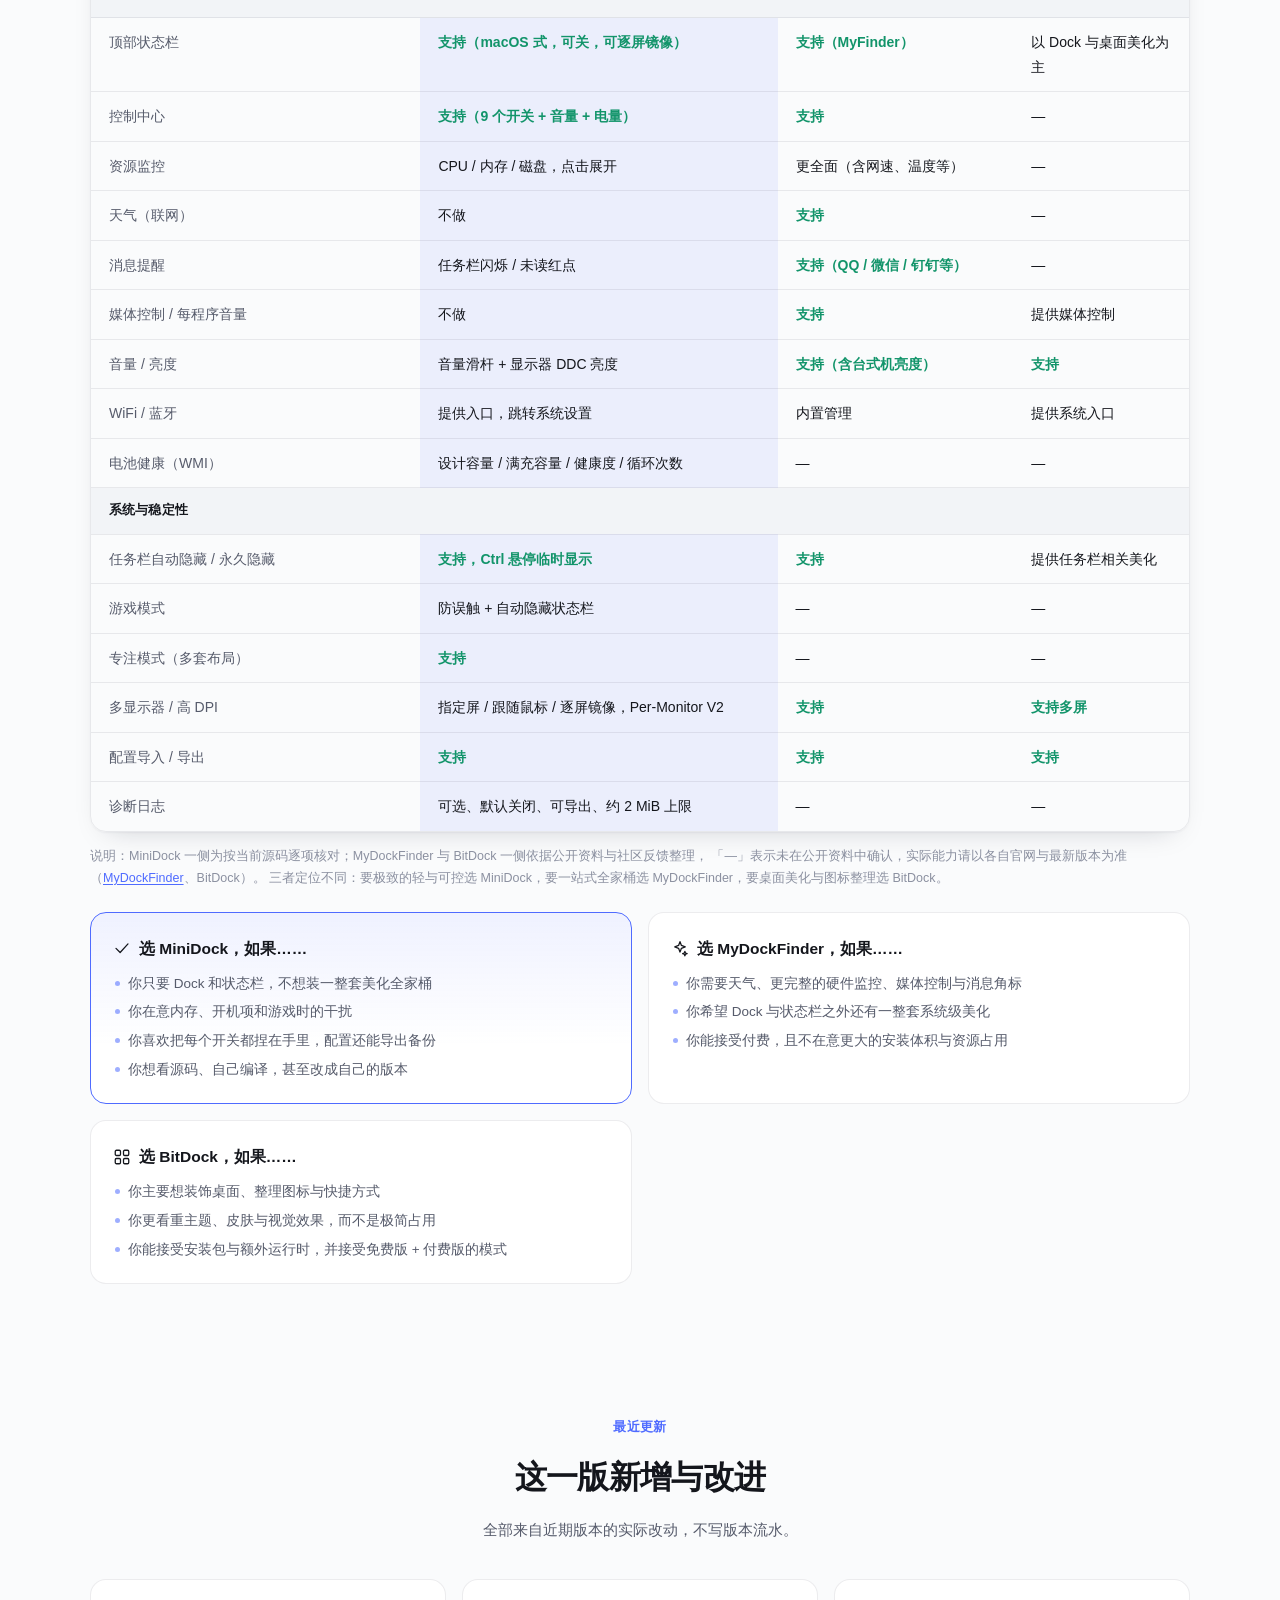
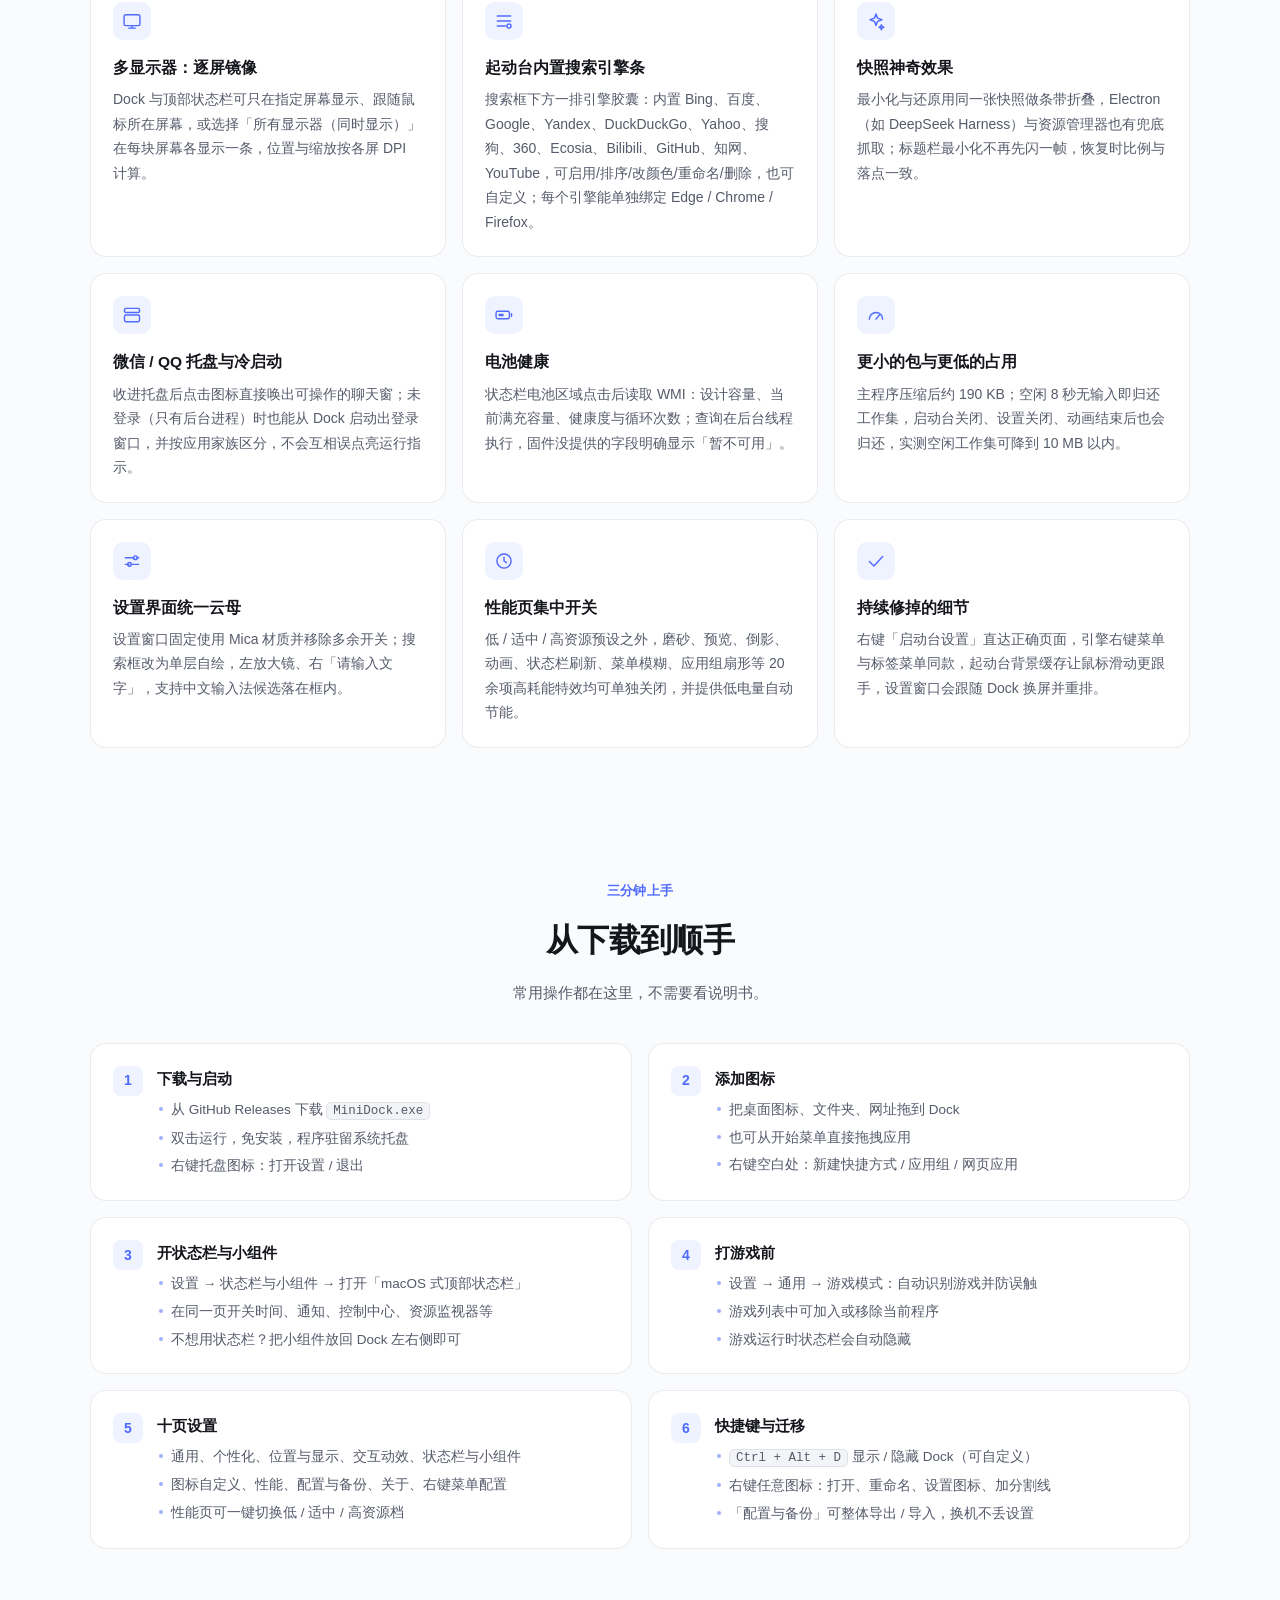
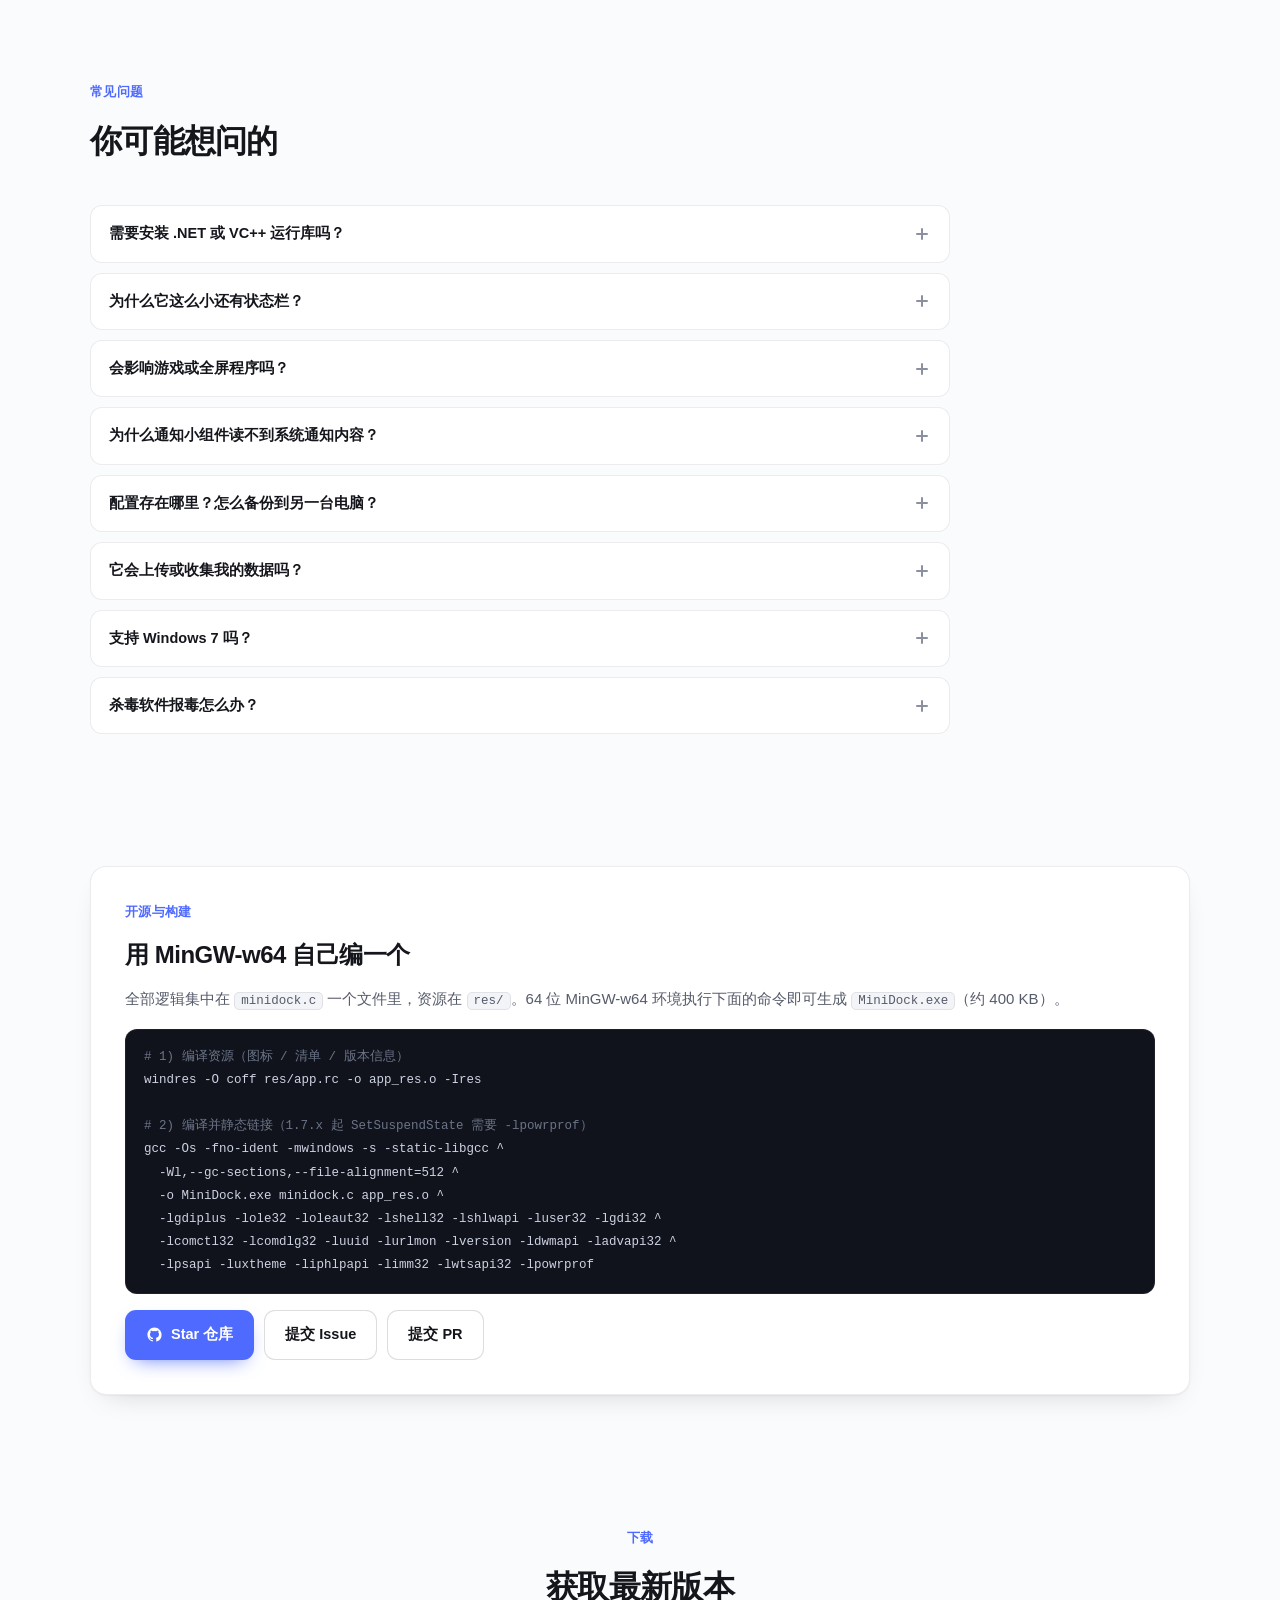
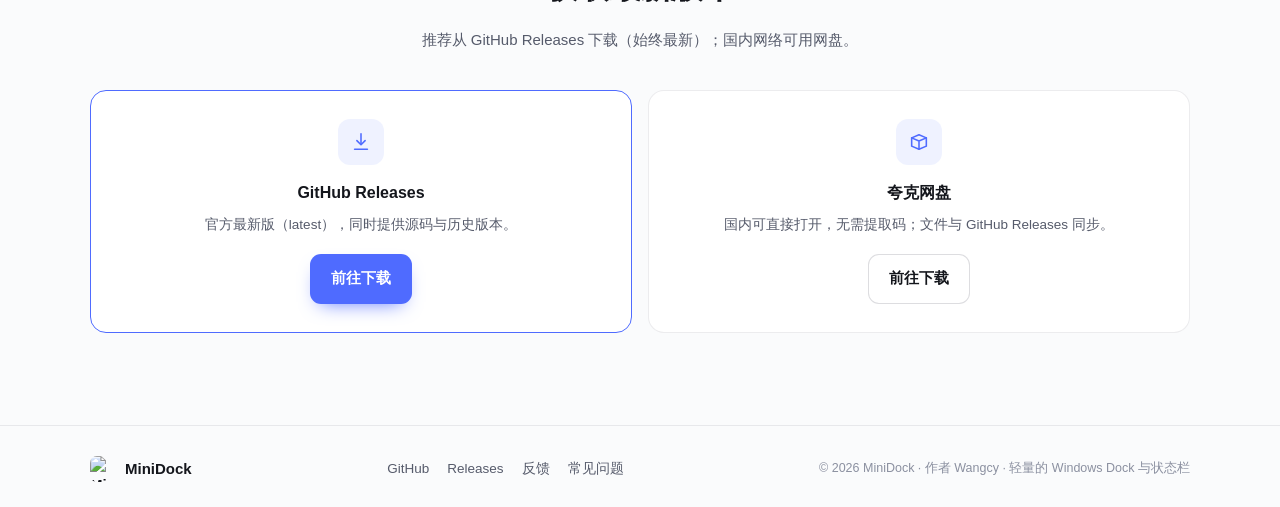
==== commit 0f8c6b23: "Update index.html" ====
--- a/index.html
+++ b/index.html
@@ -243,20 +243,7 @@
 .pick .card h3 .ico { width: 18px; height: 18px; }
 .pick .card.mini { border-color: var(--accent); background: linear-gradient(180deg, var(--accent-soft), transparent 70%), var(--card); }
 
-/* changelog */
-.tl { max-width: 840px; }
-.tl-item { display: grid; grid-template-columns: 118px 1fr; gap: 24px; padding: 22px 0; border-top: 1px solid var(--line); }
-.tl-item:first-child { border-top: none; }
-.tl-ver { font-size: 17px; font-weight: 700; }
-.tl-ver small { display: block; font-size: 12px; font-weight: 500; color: var(--text-3); margin-top: 2px; }
-.tl-body h4 { font-size: 13px; font-weight: 650; color: var(--text-2); display: flex; align-items: center; gap: 7px; margin: 14px 0 8px; }
-.tl-body h4:first-child { margin-top: 0; }
-.tl-body h4 .ico { width: 15px; height: 15px; }
-.tl-body h4.new { color: var(--accent); }
-.tl-body h4.fix { color: var(--ok); }
-.tl-body ul { list-style: none; display: grid; gap: 5px; }
-.tl-body li { font-size: 14px; color: var(--text-2); padding-left: 15px; position: relative; }
-.tl-body li::before { content: ""; position: absolute; left: 2px; top: 10px; width: 5px; height: 5px; border-radius: 50%; background: var(--line-2); }
+.cmp-sub { font-size: 15px; font-weight: 650; margin: 28px 0 10px; color: var(--text-2); }
 
 /* guide */
 .step { display: flex; gap: 14px; }
@@ -413,7 +400,7 @@
       <a href="#dock">Dock</a>
       <a href="#statusbar">状态栏</a>
       <a href="#compare">对比</a>
-      <a href="#changelog">更新</a>
+      <a href="#features">新特性</a>
       <a href="#guide">上手</a>
       <a href="#download">下载</a>
     </div>
@@ -680,61 +667,61 @@
   <div class="container">
     <div class="head reveal">
       <div class="kicker">客观对比</div>
-      <h2>和 MyDockFinder 有什么不同</h2>
-      <p>两者都是 Windows 上做 macOS 风格美化的工具，但路线不同：MyDockFinder 是「Dock + 状态栏 + 系统控制」的完整套件，MiniDock 是「把 Dock 与状态栏做轻、做透」的原生小工具。下面按功能类别如实列出差异。</p>
+      <h2>MiniDock、MyDockFinder、BitDock 怎么选</h2>
+      <p>三家路线不同：MyDockFinder 是「Dock + 状态栏 + 系统控制」的完整套件，BitDock 偏向桌面美化与图标整理，MiniDock 把 Dock 与顶部状态栏做轻、做透，主程序不到 400 KB。下表统一对比，标注「—」表示未在公开资料中确认。</p>
     </div>
     <div class="cmp-wrap reveal">
       <div class="cmp-scroll">
         <table class="cmp">
-          <caption class="skip">MiniDock 与 MyDockFinder 功能对比</caption>
+          <caption class="skip">MiniDock、MyDockFinder 与 BitDock 功能对比</caption>
           <thead>
-            <tr><th scope="col">对比项</th><th scope="col">MiniDock</th><th scope="col">MyDockFinder</th></tr>
+            <tr><th scope="col">对比项</th><th scope="col">MiniDock</th><th scope="col">MyDockFinder</th><th scope="col">BitDock</th></tr>
           </thead>
           <tbody>
-            <tr class="grouprow"><td colspan="3">定位与体积</td></tr>
-            <tr><td>产品定位</td><td><span class="yes">专注 Dock 与状态栏</span></td><td>Dock + 状态栏 + 系统美化的完整套件</td></tr>
-            <tr><td>安装方式</td><td><span class="yes">单文件，双击即用</span></td><td>安装包 / Steam 发行</td></tr>
-            <tr><td>运行时依赖</td><td><span class="yes">无（纯 Win32 + 系统 GDI+）</span></td><td>需要额外运行时与组件</td></tr>
-            <tr><td>主程序体积</td><td><span class="yes">约 400 KB</span></td><td>安装包与资源占用明显更大</td></tr>
-            <tr><td>内存占用</td><td><span class="yes">空闲几十 MB，无常驻动画定时器</span></td><td>高于 MiniDock</td></tr>
-            <tr><td>价格</td><td><span class="yes">免费、开源</span></td><td>付费（Steam / 官网）</td></tr>
-            <tr><td>源码</td><td><span class="yes">公开，C + Win32 + GDI+</span></td><td>闭源</td></tr>
-
-            <tr class="grouprow"><td colspan="3">Dock 功能</td></tr>
-            <tr><td>固定应用 / 文件夹 / 网址</td><td>支持</td><td>支持（含 UWP 快捷方式、批量拖入）</td></tr>
-            <tr><td>窗口预览</td><td>支持（系统缩略图，悬停才占用）</td><td>支持（含 UWP，大小与延迟可调）</td></tr>
-            <tr><td>最小化 / 恢复动画</td><td>逐帧移动真实窗口，动画结束才提交最小化</td><td>D3D11 硬件加速，多种效果</td></tr>
-            <tr><td>文件夹弧形展开</td><td>支持（弧度可调、可拖出）</td><td>文件夹列表与二级目录</td></tr>
-            <tr><td>应用组</td><td><span class="yes">宫格卡片、可换图标、可调背景</span></td><td>基础支持</td></tr>
-            <tr><td>起动台 / 启动台</td><td>支持（搜索、背景不透明度可调）</td><td>支持</td></tr>
-            <tr><td>速记 / 临时周转组</td><td><span class="yes">支持</span></td><td>—</td></tr>
-            <tr><td>外观自定义</td><td>底盘、渐变、磨砂、倒影、运行指示逐项可调</td><td>统一遮罩与主题</td></tr>
-
-            <tr class="grouprow"><td colspan="3">状态栏与小组件</td></tr>
-            <tr><td>顶部状态栏</td><td><span class="yes">支持（macOS 式，可关）</span></td><td>支持（MyFinder）</td></tr>
-            <tr><td>控制中心</td><td>支持（9 个开关 + 音量 + 电量）</td><td>支持</td></tr>
-            <tr><td>资源监控</td><td>CPU / 内存 / 磁盘</td><td>更全面（含网速、温度等）</td></tr>
-            <tr><td>天气（联网）</td><td><span class="no">不做</span></td><td><span class="yes">支持</span></td></tr>
-            <tr><td>消息提醒</td><td>任务栏闪烁 / 未读红点</td><td><span class="yes">支持</span>（QQ / 微信 / 钉钉等）</td></tr>
-            <tr><td>媒体控制 / 每程序音量</td><td><span class="no">不做</span></td><td><span class="yes">支持</span></td></tr>
-            <tr><td>音量 / 亮度</td><td>音量滑杆 + 显示器 DDC 亮度</td><td><span class="yes">支持</span>（含台式机亮度）</td></tr>
-            <tr><td>WiFi / 蓝牙</td><td>提供开关入口，跳转系统设置</td><td><span class="yes">内置管理</span></td></tr>
-
-            <tr class="grouprow"><td colspan="3">系统与稳定性</td></tr>
-            <tr><td>任务栏自动隐藏 / 永久隐藏</td><td>支持，Ctrl 悬停临时显示</td><td>支持</td></tr>
-            <tr><td>游戏模式</td><td><span class="yes">防误触 + 自动隐藏状态栏</span></td><td>—</td></tr>
-            <tr><td>专注模式（多套布局）</td><td><span class="yes">支持</span></td><td>—</td></tr>
-            <tr><td>多显示器 / 高 DPI</td><td>Per-Monitor V2</td><td>支持</td></tr>
-            <tr><td>配置导入 / 导出</td><td>支持</td><td>支持</td></tr>
-            <tr><td>诊断日志</td><td>可选、默认关闭、可导出、约 2 MiB 上限</td><td>—</td></tr>
+            <tr class="grouprow"><td colspan="4">定位与体积</td></tr>
+            <tr><td>产品定位</td><td>专注 Dock 与状态栏（更轻）</td><td>Dock + 状态栏 + 系统美化的完整套件</td><td>桌面美化与图标整理工具集</td></tr>
+            <tr><td>安装方式</td><td><span class="yes">单文件，双击即用</span></td><td>安装包 / Steam 发行</td><td>安装包</td></tr>
+            <tr><td>运行时依赖</td><td><span class="yes">无（纯 Win32 + 系统 GDI+）</span></td><td>需要额外运行时与组件</td><td>需要额外运行时/组件</td></tr>
+            <tr><td>主程序体积</td><td><span class="yes">约 400 KB（压缩后约 190 KB）</span></td><td>安装包与资源体积明显更大</td><td>明显更大</td></tr>
+            <tr><td>内存占用</td><td><span class="yes">空闲可归还到 10 MB 内，无常驻动画定时器</span></td><td>高于 MiniDock</td><td>高于 MiniDock</td></tr>
+            <tr><td>价格</td><td><span class="yes">免费、开源</span></td><td>付费（Steam / 官网）</td><td>免费版 + 付费版</td></tr>
+            <tr><td>源码</td><td>公开，C + Win32 + GDI+</td><td>闭源</td><td>闭源</td></tr>
+            <tr class="grouprow"><td colspan="4">Dock 功能</td></tr>
+            <tr><td>固定应用 / 文件夹 / 网址</td><td><span class="yes">支持</span></td><td><span class="yes">支持（含 UWP 快捷方式、批量拖入）</span></td><td><span class="yes">支持</span></td></tr>
+            <tr><td>窗口预览</td><td><span class="yes">支持（DWM 实时缩略图，悬停才占用）</span></td><td><span class="yes">支持（含 UWP，大小与延迟可调）</span></td><td><span class="yes">支持</span></td></tr>
+            <tr><td>神奇效果动画</td><td>快照条带折叠，最小化 / 还原对称，Electron 与资源管理器有兜底</td><td>D3D11 硬件加速，多种效果</td><td>提供多种动画样式</td></tr>
+            <tr><td>文件夹弧形展开</td><td><span class="yes">支持（弧度可调、可拖出）</span></td><td>文件夹列表与二级目录</td><td><span class="yes">支持分组与托盘</span></td></tr>
+            <tr><td>应用组</td><td>宫格卡片、可换图标、可调背景色</td><td><span class="yes">基础支持</span></td><td><span class="yes">支持分组与托盘</span></td></tr>
+            <tr><td>起动台 / 启动台</td><td><span class="yes">支持（打字即搜、背景不透明度可调）</span></td><td><span class="yes">支持</span></td><td><span class="yes">支持</span></td></tr>
+            <tr><td>起动台搜索引擎条</td><td>13 个内置引擎 + 自定义，可排序 / 改色 / 逐引擎绑定浏览器</td><td>—</td><td>—</td></tr>
+            <tr><td>速记 / 临时周转组</td><td><span class="yes">支持（可导出 txt / Markdown）</span></td><td>—</td><td>—</td></tr>
+            <tr><td>外观自定义</td><td>底盘、渐变、磨砂、倒影、运行指示逐项可调</td><td>统一遮罩与主题</td><td>提供主题与美化</td></tr>
+            <tr class="grouprow"><td colspan="4">状态栏与小组件</td></tr>
+            <tr><td>顶部状态栏</td><td><span class="yes">支持（macOS 式，可关，可逐屏镜像）</span></td><td><span class="yes">支持（MyFinder）</span></td><td>以 Dock 与桌面美化为主</td></tr>
+            <tr><td>控制中心</td><td><span class="yes">支持（9 个开关 + 音量 + 电量）</span></td><td><span class="yes">支持</span></td><td>—</td></tr>
+            <tr><td>资源监控</td><td>CPU / 内存 / 磁盘，点击展开</td><td>更全面（含网速、温度等）</td><td>—</td></tr>
+            <tr><td>天气（联网）</td><td>不做</td><td><span class="yes">支持</span></td><td>—</td></tr>
+            <tr><td>消息提醒</td><td>任务栏闪烁 / 未读红点</td><td><span class="yes">支持（QQ / 微信 / 钉钉等）</span></td><td>—</td></tr>
+            <tr><td>媒体控制 / 每程序音量</td><td>不做</td><td><span class="yes">支持</span></td><td>提供媒体控制</td></tr>
+            <tr><td>音量 / 亮度</td><td>音量滑杆 + 显示器 DDC 亮度</td><td><span class="yes">支持（含台式机亮度）</span></td><td><span class="yes">支持</span></td></tr>
+            <tr><td>WiFi / 蓝牙</td><td>提供入口，跳转系统设置</td><td>内置管理</td><td>提供系统入口</td></tr>
+            <tr><td>电池健康（WMI）</td><td>设计容量 / 满充容量 / 健康度 / 循环次数</td><td>—</td><td>—</td></tr>
+            <tr class="grouprow"><td colspan="4">系统与稳定性</td></tr>
+            <tr><td>任务栏自动隐藏 / 永久隐藏</td><td><span class="yes">支持，Ctrl 悬停临时显示</span></td><td><span class="yes">支持</span></td><td>提供任务栏相关美化</td></tr>
+            <tr><td>游戏模式</td><td>防误触 + 自动隐藏状态栏</td><td>—</td><td>—</td></tr>
+            <tr><td>专注模式（多套布局）</td><td><span class="yes">支持</span></td><td>—</td><td>—</td></tr>
+            <tr><td>多显示器 / 高 DPI</td><td>指定屏 / 跟随鼠标 / 逐屏镜像，Per-Monitor V2</td><td><span class="yes">支持</span></td><td><span class="yes">支持多屏</span></td></tr>
+            <tr><td>配置导入 / 导出</td><td><span class="yes">支持</span></td><td><span class="yes">支持</span></td><td><span class="yes">支持</span></td></tr>
+            <tr><td>诊断日志</td><td>可选、默认关闭、可导出、约 2 MiB 上限</td><td>—</td><td>—</td></tr>
           </tbody>
         </table>
       </div>
     </div>
     <p class="cmp-note reveal">
-      说明：MiniDock 一侧为按当前源码逐项核对的结果；MyDockFinder 一侧依据公开资料与社区反馈整理，
-      标注「—」表示未在公开资料中确认，实际能力请以其<a href="https://www.mydockfinder.com/" target="_blank" rel="noopener">官方网站</a>与最新版本为准。
-      两者定位不同，选择取决于你更需要「极致的轻与可控」，还是「一站式全家桶」。
+      说明：MiniDock 一侧为按当前源码逐项核对；MyDockFinder 与 BitDock 一侧依据公开资料与社区反馈整理，
+      「—」表示未在公开资料中确认，实际能力请以各自官网与最新版本为准
+      （<a href="https://www.mydockfinder.com/" target="_blank" rel="noopener">MyDockFinder</a>、BitDock）。
+      三者定位不同：要极致的轻与可控选 MiniDock，要一站式全家桶选 MyDockFinder，要桌面美化与图标整理选 BitDock。
     </p>
 
     <div class="pick">
@@ -755,81 +742,73 @@
           <li>你能接受付费，且不在意更大的安装体积与资源占用</li>
         </ul>
       </div>
+      <div class="card reveal">
+        <h3><svg class="ico"><use href="#i-grid"/></svg>选 BitDock，如果……</h3>
+        <ul>
+          <li>你主要想装饰桌面、整理图标与快捷方式</li>
+          <li>你更看重主题、皮肤与视觉效果，而不是极简占用</li>
+          <li>你能接受安装包与额外运行时，并接受免费版 + 付费版的模式</li>
+        </ul>
+      </div>
     </div>
   </div>
 </section>
 
-<!-- ================= CHANGELOG ================= -->
-<section id="changelog">
+<!-- ================= FEATURES ================= -->
+<section id="features">
   <div class="container">
-    <div class="head reveal">
-      <div class="kicker">更新记录</div>
-      <h2>最近几个版本做了什么</h2>
-      <p>每个版本都以稳定为先：修复问题优先于新增功能。</p>
-    </div>
-    <div class="tl">
-
-      <div class="tl-item reveal">
-        <div class="tl-ver">v1.7.3<small>最新</small></div>
-        <div class="tl-body">
-          <h4 class="new"><svg class="ico"><use href="#i-plus"/></svg>新增</h4>
-          <ul>
-            <li>游戏模式同时隐藏顶部状态栏；游戏列表支持「移除当前程序」，用最近外部前台窗口识别目标，避免把 MiniDock 自己加进去</li>
-            <li>顶部状态栏新增专注模式入口；状态栏小组件右键可单独关闭，输入法区域右键打开系统输入法设置</li>
-            <li>控制中心改为 4 列 × 2 行，可拖拽排序；节能方案状态改为实读当前电源方案</li>
-            <li>右键菜单配置新增 6 个独立显示开关（窗口合并 / 独立、右侧分割线、设置图标、重命名、复制、Dock 设置）</li>
-            <li>起动台图标右键直接进入起动台设置；有线网络入口改为打开网络适配器，不再误开 Wi-Fi 配置</li>
-          </ul>
-        </div>
-      </div>
-
-      <div class="tl-item reveal">
-        <div class="tl-ver">v1.7.2</div>
-        <div class="tl-body">
-          <h4 class="new"><svg class="ico"><use href="#i-plus"/></svg>新增</h4>
-          <ul>
-            <li>顶部状态栏小组件：时间日期、通知、控制中心、资源监视器、计时器 / 待办、专注模式、系统托盘、电源，均可单独开关</li>
-            <li>通知小组件接管任务栏闪烁 / 未读提醒，点击直达对应窗口；起动台右键新增「起动台设置」，背景不透明度滑块（0–100%）</li>
-            <li>电池小组件独立开关；Dock 位于左右侧时，小组件收拢为 1×1 入口 + 快捷列表</li>
-            <li>「设置 → 关于 → 问题诊断与日志」：可开启日志收集、导出、清空；默认关闭，仅记录运行事件与错误码，不含窗口标题、路径、输入、剪贴板与截图，总量约 2 MiB</li>
-          </ul>
-          <h4 class="fix"><svg class="ico"><use href="#i-check"/></svg>调整与修复</h4>
-          <ul>
-            <li>窗口动画改为逐帧移动真实窗口：最小化先缩到 Dock 图标，恢复从图标位置移出，结束后还原窗口放置信息</li>
-            <li>任务栏自动隐藏走 AppBar 的 ABS_AUTOHIDE，永久隐藏覆盖主 / 副任务栏，关闭控制后恢复系统原始设置，Explorer 重启后重新应用</li>
-            <li>恢复动画改为从 Dock 图标展开；起动台空白处点击即可关闭</li>
-          </ul>
-        </div>
-      </div>
-
-      <div class="tl-item reveal">
-        <div class="tl-ver">v1.7.0</div>
-        <div class="tl-body">
-          <h4 class="fix"><svg class="ico"><use href="#i-check"/></svg>修复</h4>
-          <ul>
-            <li>任务栏透明度可到 0%，且只透明底板、不透明图标文字</li>
-            <li>设置窗口毛玻璃覆盖整个窗口；右键菜单尺寸收紧；起动台点击空白退出</li>
-            <li>任务栏自动隐藏时 Dock 贴合屏幕底部；锁屏解锁后 Dock 不再跑到桌面中央</li>
-            <li>设置页说明文字与卡片间距自适应，不再留大片空白</li>
-          </ul>
-        </div>
-      </div>
-
-      <div class="tl-item reveal">
-        <div class="tl-ver">v1.4.0</div>
-        <div class="tl-body">
-          <h4 class="new"><svg class="ico"><use href="#i-plus"/></svg>新增</h4>
-          <ul>
-            <li>应用组末尾「＋」；临时周转组；起动台；速记导出 Markdown</li>
-            <li>时间日期顺序 / 秒 / 日期格式 / 周几；设置页重排；性能三档预设</li>
-          </ul>
-        </div>
-      </div>
-
-    </div>
-    <p class="cmp-note reveal" style="max-width:840px">
-      更新记录按对外发布版本整理；安装包编号以 <a href="https://github.com/wang01116/MiniDock/releases" target="_blank" rel="noopener">GitHub Releases</a> 为准。
-    </p>
+    <div class="head center">
+      <div class="kicker">最近更新</div>
+      <h2>这一版新增与改进</h2>
+      <p>全部来自近期版本的实际改动，不写版本流水。</p>
+    </div>
+    <div class="grid-3">
+      <div class="card">
+        <div class="ci"><svg class="ico"><use href="#i-monitor"/></svg></div>
+        <h3>多显示器：逐屏镜像</h3>
+        <p>Dock 与顶部状态栏可只在指定屏幕显示、跟随鼠标所在屏幕，或选择「所有显示器（同时显示）」在每块屏幕各显示一条，位置与缩放按各屏 DPI 计算。</p>
+      </div>
+      <div class="card">
+        <div class="ci"><svg class="ico"><use href="#i-launch"/></svg></div>
+        <h3>起动台内置搜索引擎条</h3>
+        <p>搜索框下方一排引擎胶囊：内置 Bing、百度、Google、Yandex、DuckDuckGo、Yahoo、搜狗、360、Ecosia、Bilibili、GitHub、知网、YouTube，可启用/排序/改颜色/重命名/删除，也可自定义；每个引擎能单独绑定 Edge / Chrome / Firefox。</p>
+      </div>
+      <div class="card">
+        <div class="ci"><svg class="ico"><use href="#i-spark"/></svg></div>
+        <h3>快照神奇效果</h3>
+        <p>最小化与还原用同一张快照做条带折叠，Electron（如 DeepSeek Harness）与资源管理器也有兜底抓取；标题栏最小化不再先闪一帧，恢复时比例与落点一致。</p>
+      </div>
+      <div class="card">
+        <div class="ci"><svg class="ico"><use href="#i-tray"/></svg></div>
+        <h3>微信 / QQ 托盘与冷启动</h3>
+        <p>收进托盘后点击图标直接唤出可操作的聊天窗；未登录（只有后台进程）时也能从 Dock 启动出登录窗口，并按应用家族区分，不会互相误点亮运行指示。</p>
+      </div>
+      <div class="card">
+        <div class="ci"><svg class="ico"><use href="#i-battery"/></svg></div>
+        <h3>电池健康</h3>
+        <p>状态栏电池区域点击后读取 WMI：设计容量、当前满充容量、健康度与循环次数；查询在后台线程执行，固件没提供的字段明确显示「暂不可用」。</p>
+      </div>
+      <div class="card">
+        <div class="ci"><svg class="ico"><use href="#i-gauge"/></svg></div>
+        <h3>更小的包与更低的占用</h3>
+        <p>主程序压缩后约 190 KB；空闲 8 秒无输入即归还工作集，启动台关闭、设置关闭、动画结束后也会归还，实测空闲工作集可降到 10 MB 以内。</p>
+      </div>
+      <div class="card">
+        <div class="ci"><svg class="ico"><use href="#i-sliders"/></svg></div>
+        <h3>设置界面统一云母</h3>
+        <p>设置窗口固定使用 Mica 材质并移除多余开关；搜索框改为单层自绘，左放大镜、右「请输入文字」，支持中文输入法候选落在框内。</p>
+      </div>
+      <div class="card">
+        <div class="ci"><svg class="ico"><use href="#i-clock"/></svg></div>
+        <h3>性能页集中开关</h3>
+        <p>低 / 适中 / 高资源预设之外，磨砂、预览、倒影、动画、状态栏刷新、菜单模糊、应用组扇形等 20 余项高耗能特效均可单独关闭，并提供低电量自动节能。</p>
+      </div>
+      <div class="card">
+        <div class="ci"><svg class="ico"><use href="#i-check"/></svg></div>
+        <h3>持续修掉的细节</h3>
+        <p>右键「启动台设置」直达正确页面，引擎右键菜单与标签菜单同款，起动台背景缓存让鼠标滑动更跟手，设置窗口会跟随 Dock 换屏并重排。</p>
+      </div>
+    </div>
   </div>
 </section>
 
@@ -1024,8 +1003,8 @@
       </div>
       <div class="dl reveal">
         <div class="di"><svg class="ico"><use href="#i-layers"/></svg></div>
-        <h3>网盘</h3>
-        <p>国内高速下载，提取码：<strong> </strong></p>
+        <h3>夸克网盘</h3>
+        <p>国内可直接打开，无需提取码；文件与 GitHub Releases 同步。</p>
         <a class="btn btn-ghost" href="https://pan.quark.cn/s/d1ef9e835fbd#/list/share" target="_blank" rel="noopener">前往下载</a>
       </div>
       <!-- 新的下载方式卡片加在这里 -->
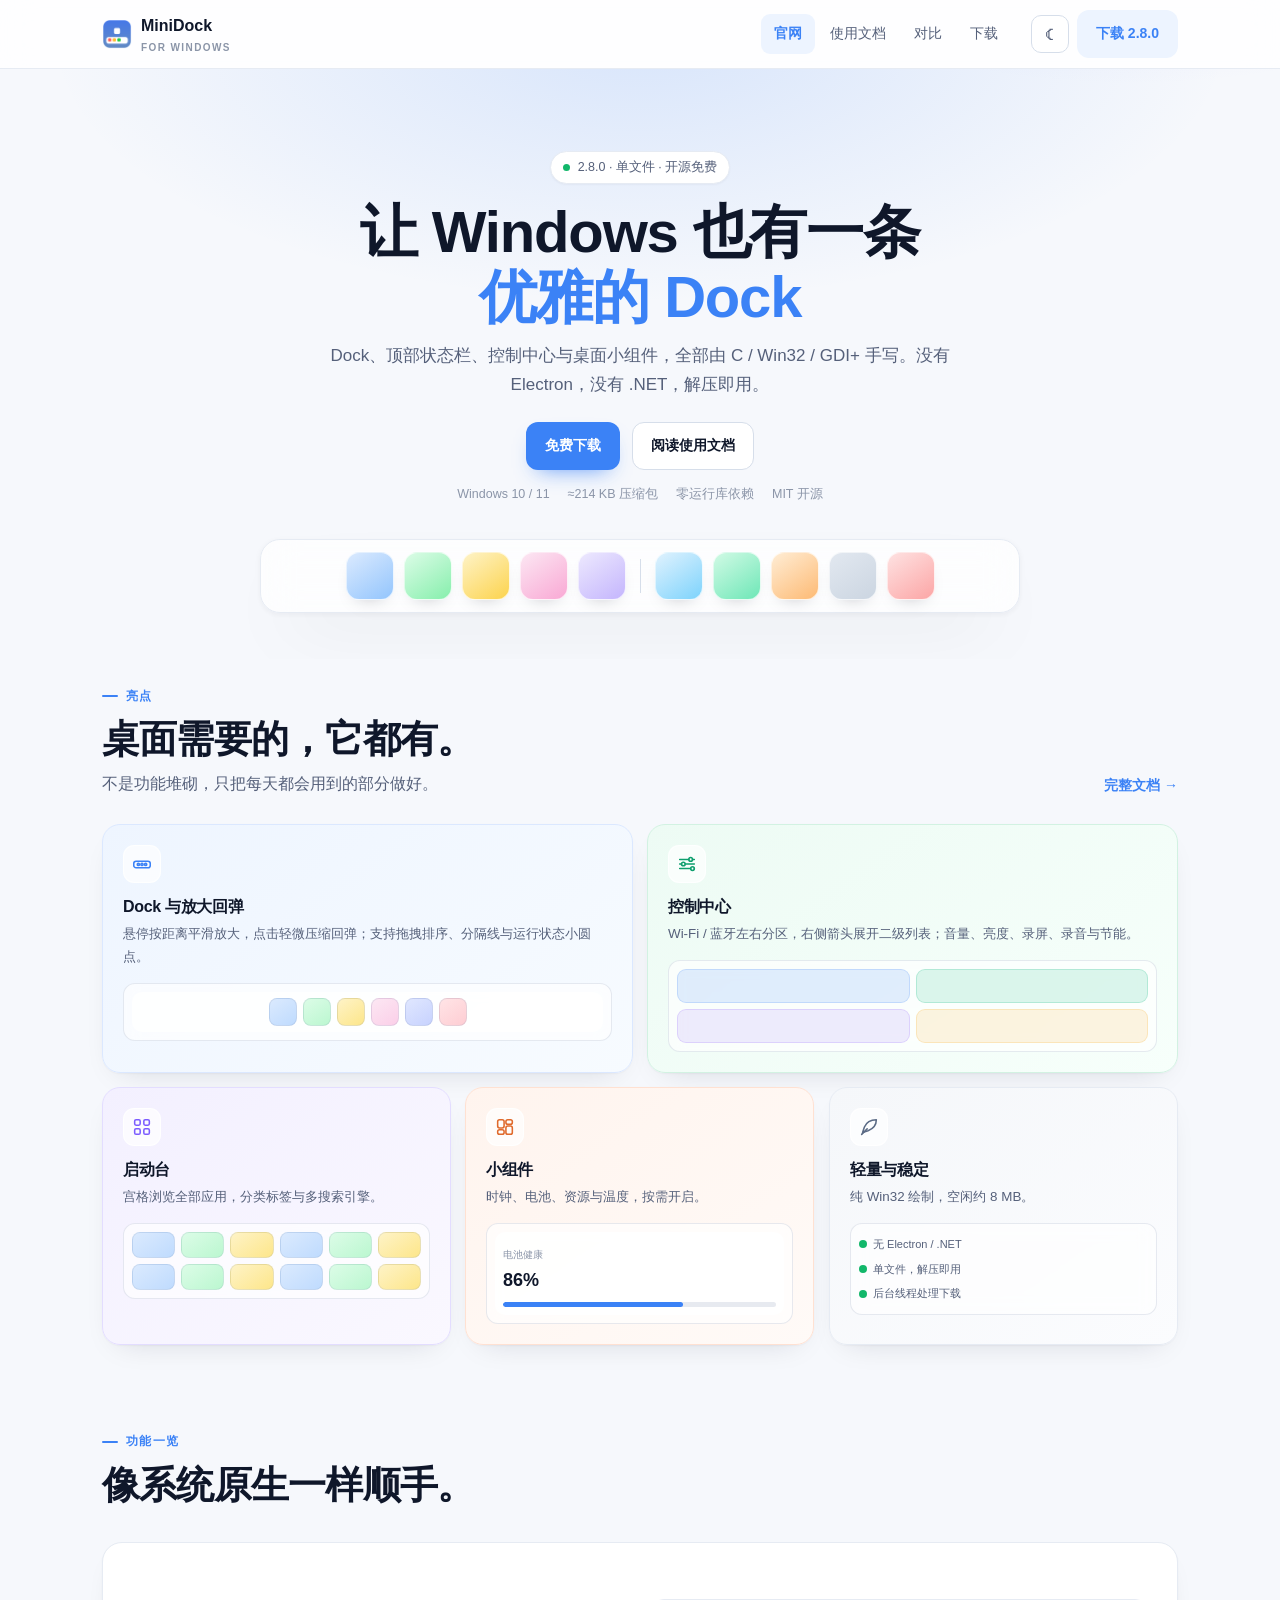
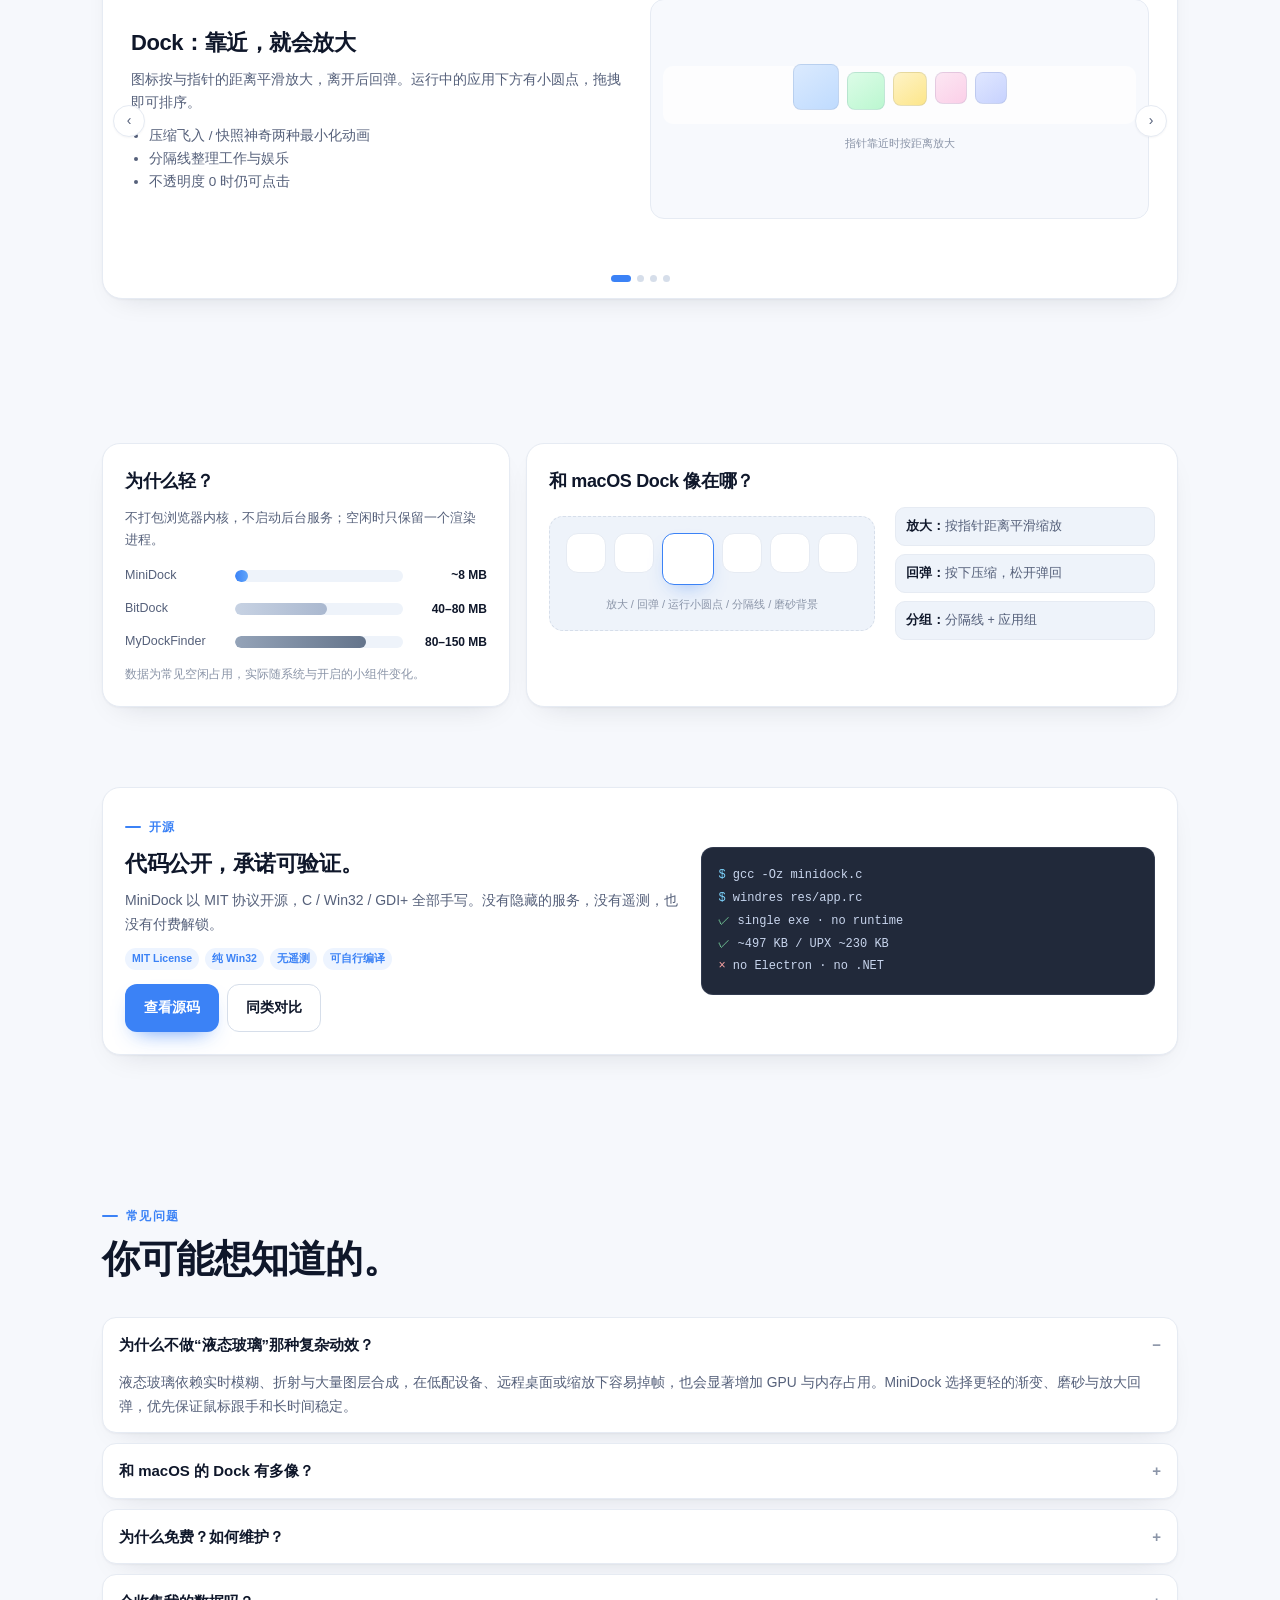
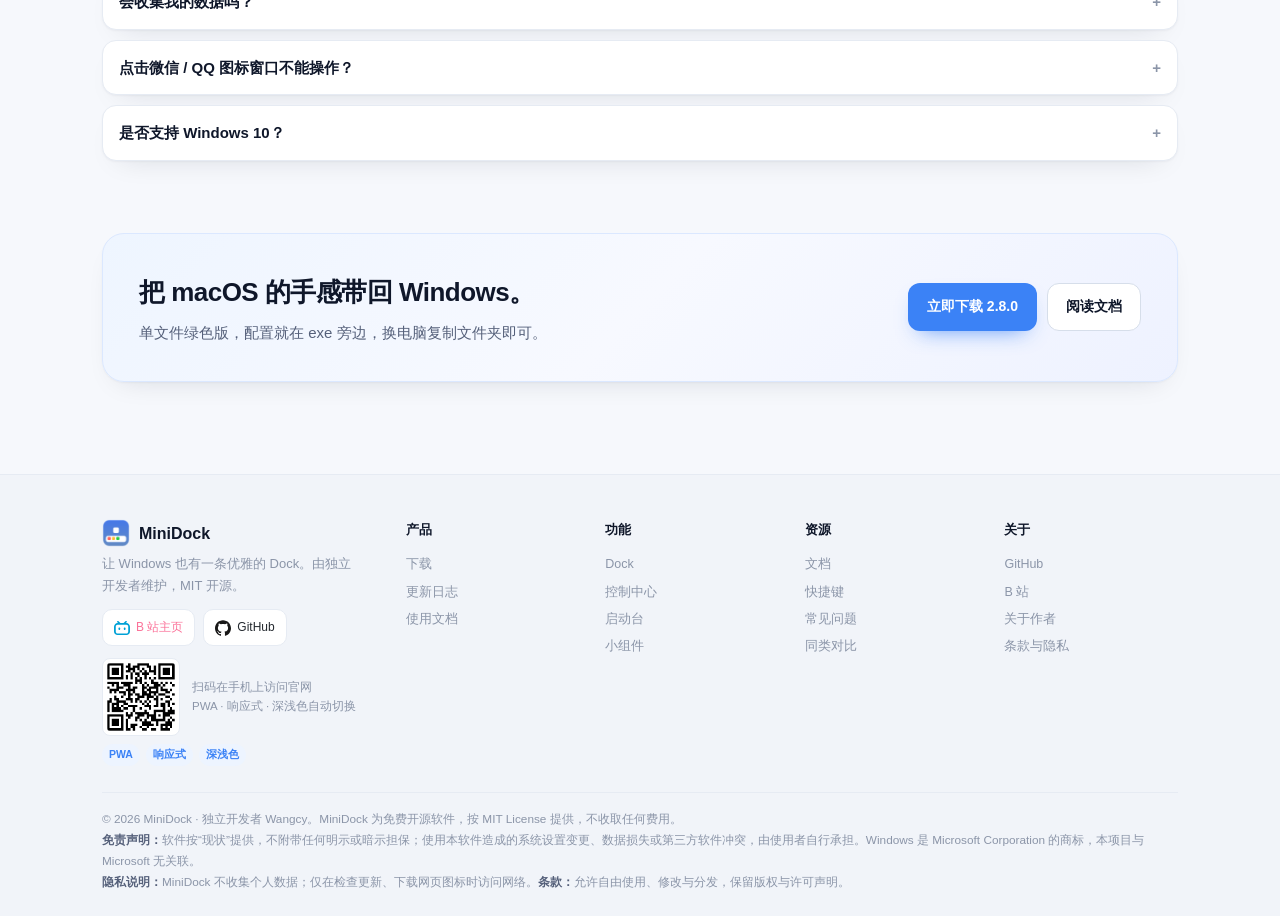
==== commit 5a4fa091: "Add files via upload" ====
--- a/index.html
+++ b/index.html
@@ -1,1103 +1,319 @@
-<!DOCTYPE html>
-<html lang="zh-CN" data-theme="light">
-<head>
-<meta charset="UTF-8">
-<meta name="viewport" content="width=device-width, initial-scale=1.0">
-<title>MiniDock · 约 400KB 的 Windows Dock 与状态栏</title>
-<meta name="description" content="MiniDock 是纯 C + Win32 + GDI+ 手写的 Windows 桌面工具：Dock 栏、应用组、起动台、速记、窗口预览，以及 macOS 式顶部状态栏、控制中心与资源监视器。单文件约 400KB，无 .NET / VC++ / Electron 依赖，开源免费。">
-<meta property="og:title" content="MiniDock · 约 400KB 的 Windows Dock 与状态栏">
-<meta property="og:description" content="纯 Win32 手写渲染，Dock 与顶部状态栏同属一个进程。单文件约 400KB，免安装、开源免费。">
-<meta property="og:type" content="website">
-<meta name="theme-color" content="#fafbfc">
-<link rel="icon" type="image/png" href="assets/logo-128.png">
-<style>
-/* ============================================================
-   MiniDock 官网样式
-   设计语言沿用旧版（浅色/深色双主题、卡片、圆角），
-   新增：状态栏示意图、小组件胶囊、对比表分组、FAQ 折叠。
-   ============================================================ */
-:root {
-  --bg: #fafbfc;
-  --bg-alt: #f2f4f7;
-  --card: #ffffff;
-  --text: #14161c;
-  --text-2: #565b6b;
-  --text-3: #8b90a0;
-  --line: rgba(16, 20, 40, 0.08);
-  --line-2: rgba(16, 20, 40, 0.14);
-  --accent: #4f6bff;
-  --accent-2: #7a5cff;
-  --accent-soft: rgba(79, 107, 255, 0.09);
-  --ok: #12946a;
-  --mid: #b4771a;
-  --mute: #9aa0b0;
-  --shadow: 0 1px 2px rgba(16,20,40,.04), 0 12px 28px -18px rgba(16,20,40,.25);
-  --nav: rgba(250, 251, 252, 0.82);
-  --radius: 16px;
-}
-[data-theme="dark"] {
-  --bg: #0e1014;
-  --bg-alt: #14171e;
-  --card: #161920;
-  --text: #eceef4;
-  --text-2: #a2a8b8;
-  --text-3: #717887;
-  --line: rgba(255, 255, 255, 0.09);
-  --line-2: rgba(255, 255, 255, 0.16);
-  --accent: #7d92ff;
-  --accent-2: #a78bff;
-  --accent-soft: rgba(125, 146, 255, 0.12);
-  --ok: #4ad2a3;
-  --mid: #e0b26a;
-  --mute: #6b7280;
-  --shadow: 0 1px 2px rgba(0,0,0,.3), 0 16px 36px -20px rgba(0,0,0,.7);
-  --nav: rgba(14, 16, 20, 0.8);
-}
-* { margin: 0; padding: 0; box-sizing: border-box; }
-html { scroll-behavior: smooth; }
-body {
-  font-family: -apple-system, BlinkMacSystemFont, "Segoe UI", "PingFang SC", "Microsoft YaHei UI", "Microsoft YaHei", sans-serif;
-  background: var(--bg); color: var(--text); line-height: 1.75;
-  -webkit-font-smoothing: antialiased; font-size: 15px;
-  overflow-x: clip;
-  transition: background .25s ease, color .25s ease;
-}
-a { color: inherit; text-decoration: none; }
-img, svg { display: block; }
-.container { width: min(1100px, 90vw); margin: 0 auto; }
-
-/* 网格 / 弹性子项默认 min-width:auto，会被内部固定宽度内容撑破窄屏，
-   这里统一允许收缩，避免移动端横向溢出。 */
-.hero-inner > *, .grid-2 > *, .grid-3 > *, .pick > *, .grid-dl > *, .stats-grid > *, .tl-item > * { min-width: 0; }
-
-.ico { width: 22px; height: 22px; stroke: currentColor; stroke-width: 1.7; fill: none; stroke-linecap: round; stroke-linejoin: round; }
-.ico.fill { fill: currentColor; stroke: none; }
-
-.skip {
-  position: absolute; left: -9999px; top: 0; z-index: 100;
-  background: var(--accent); color: #fff; padding: 10px 16px; border-radius: 0 0 10px 0;
-}
-.skip:focus { left: 0; }
-
-/* ---------------- nav ---------------- */
-.nav {
-  position: fixed; inset: 0 0 auto 0; z-index: 50;
-  background: var(--nav); border-bottom: 1px solid var(--line);
-  backdrop-filter: blur(14px) saturate(160%); -webkit-backdrop-filter: blur(14px) saturate(160%);
-}
-.nav-inner { display: flex; align-items: center; justify-content: space-between; height: 62px; gap: 18px; }
-.brand { display: flex; align-items: center; gap: 10px; font-weight: 650; font-size: 16px; letter-spacing: -.01em; flex: none; }
-.logo-mark { width: 32px; height: 32px; border-radius: 9px; flex: none; object-fit: contain; }
-.logo-mark.sm { width: 26px; height: 26px; border-radius: 7px; }
-.nav-links { display: flex; align-items: center; gap: 2px; }
-.nav-links a { padding: 7px 11px; border-radius: 8px; font-size: 14px; color: var(--text-2); transition: .16s; white-space: nowrap; }
-.nav-links a:hover { color: var(--text); background: var(--bg-alt); }
-.nav-links a.active { color: var(--accent); background: var(--accent-soft); }
-.nav-actions { display: flex; align-items: center; gap: 8px; }
-.icon-btn {
-  width: 36px; height: 36px; border-radius: 9px; border: 1px solid var(--line);
-  background: var(--card); color: var(--text-2); cursor: pointer;
-  display: grid; place-items: center; transition: .16s;
-}
-.icon-btn:hover { color: var(--text); border-color: var(--line-2); }
-.icon-btn .ico { width: 18px; height: 18px; }
-.menu-btn { display: none; }
-
-/* ---------------- hero ---------------- */
-.hero { position: relative; padding: 128px 0 56px; overflow: hidden; }
-.hero::before {
-  content: ""; position: absolute; inset: 0; z-index: -1;
-  background:
-    radial-gradient(720px 320px at 50% -6%, var(--accent-soft), transparent 70%),
-    radial-gradient(520px 260px at 88% 10%, rgba(122, 92, 255, .08), transparent 72%);
-}
-.hero-inner { display: grid; grid-template-columns: 1.02fr .98fr; gap: 48px; align-items: center; }
-.badge {
-  display: inline-flex; align-items: center; gap: 7px; font-size: 12.5px; font-weight: 600;
-  color: var(--accent); background: var(--accent-soft); border: 1px solid transparent;
-  padding: 4px 11px; border-radius: 999px; margin-bottom: 18px;
-}
-.badge .dot { width: 6px; height: 6px; border-radius: 50%; background: currentColor; }
-.hero h1 { font-size: clamp(32px, 4.4vw, 47px); font-weight: 700; line-height: 1.18; letter-spacing: -.028em; }
-.hero h1 em { font-style: normal; background: linear-gradient(100deg, var(--accent), var(--accent-2)); -webkit-background-clip: text; background-clip: text; color: transparent; }
-.hero p.lead { margin-top: 18px; font-size: 16px; color: var(--text-2); max-width: 480px; }
-.hero-cta { margin-top: 28px; display: flex; gap: 12px; flex-wrap: wrap; }
-.btn {
-  display: inline-flex; align-items: center; gap: 8px; padding: 11px 20px; border-radius: 11px;
-  font-size: 14.5px; font-weight: 600; border: 1px solid transparent; cursor: pointer; transition: .18s;
-}
-.btn .ico { width: 17px; height: 17px; }
-.btn-primary { background: var(--accent); color: #fff; box-shadow: 0 8px 20px -10px var(--accent); }
-.btn-primary:hover { filter: brightness(1.06); transform: translateY(-1px); }
-.btn-ghost { background: var(--card); color: var(--text); border-color: var(--line-2); }
-.btn-ghost:hover { transform: translateY(-1px); border-color: var(--accent); color: var(--accent); }
-.hero-meta { margin-top: 16px; font-size: 13px; color: var(--text-3); }
-
-/* hero mock: status bar + dock */
-.mock { display: grid; gap: 14px; min-width: 0; }
-.mock-bar {
-  background: var(--card); border: 1px solid var(--line); border-radius: 12px;
-  padding: 8px 14px; display: flex; align-items: center; justify-content: space-between;
-  font-size: 12px; color: var(--text-2); box-shadow: var(--shadow); gap: 10px; flex-wrap: wrap;
-}
-.mock-bar .left, .mock-bar .right { display: flex; align-items: center; gap: 10px; min-width: 0; flex-wrap: wrap; }
-.mock-bar b { font-weight: 600; color: var(--text); }
-.mock-bar .ico { width: 14px; height: 14px; }
-.mock-bar .sep { width: 1px; height: 14px; background: var(--line-2); }
-.mock-bar .menu-chip { width: 16px; height: 16px; border-radius: 4px; background: var(--accent); opacity: .85; }
-.dock {
-  background: var(--card); border: 1px solid var(--line); border-radius: 20px;
-  padding: 22px 18px; box-shadow: var(--shadow);
-}
-.dock-row { display: flex; align-items: flex-end; justify-content: center; gap: 11px; flex-wrap: wrap; }
-.dock-ic { width: 46px; height: 46px; border-radius: 12px; transition: transform .28s cubic-bezier(.34,1.4,.64,1); }
-.dock-ic:hover { transform: translateY(-8px) scale(1.18); }
-.dock-ic.s { width: 42px; height: 42px; border-radius: 11px; }
-.d-sep { width: 1px; align-self: stretch; background: var(--line-2); margin: 6px 3px; }
-.d1 { background: linear-gradient(145deg,#5b7bff,#3f5ae0); }
-.d2 { background: linear-gradient(145deg,#ff8a5b,#ef5d3c); }
-.d3 { background: linear-gradient(145deg,#39c996,#1a9e73); }
-.d4 { background: linear-gradient(145deg,#a67bff,#7a52e0); }
-.d5 { background: linear-gradient(145deg,#f6c343,#e0a020); }
-.d6 { background: linear-gradient(145deg,#4fc3f7,#2a8fc4); }
-.dock-cap { text-align: center; margin-top: 16px; font-size: 12.5px; color: var(--text-3); }
-
-/* ---------------- stats ---------------- */
-.stats { padding: 6px 0; }
-.stats-grid { display: grid; grid-template-columns: repeat(4, 1fr); gap: 1px; background: var(--line); border: 1px solid var(--line); border-radius: 14px; overflow: hidden; }
-.stat { background: var(--card); padding: 20px 18px; text-align: center; }
-.stat b { display: block; font-size: 23px; font-weight: 700; letter-spacing: -.02em; }
-.stat span { font-size: 12.5px; color: var(--text-2); }
-
-/* ---------------- sections ---------------- */
-section { padding: 66px 0; }
-section[id] { scroll-margin-top: 78px; }
-.head { max-width: 640px; margin-bottom: 36px; }
-.head.center { margin-left: auto; margin-right: auto; text-align: center; }
-.kicker { font-size: 13px; font-weight: 650; color: var(--accent); letter-spacing: .02em; margin-bottom: 10px; }
-.head h2 { font-size: clamp(24px, 3.1vw, 32px); font-weight: 700; letter-spacing: -.022em; }
-.head p { margin-top: 12px; color: var(--text-2); }
-
-.grid-2 { display: grid; grid-template-columns: repeat(2, 1fr); gap: 16px; }
-.grid-3 { display: grid; grid-template-columns: repeat(3, 1fr); gap: 16px; }
-.card { background: var(--card); border: 1px solid var(--line); border-radius: var(--radius); padding: 22px; transition: .2s; }
-.card:hover { border-color: var(--line-2); box-shadow: var(--shadow); }
-.card .ci { width: 38px; height: 38px; border-radius: 10px; background: var(--accent-soft); color: var(--accent); display: grid; place-items: center; margin-bottom: 14px; }
-.card .ci .ico { width: 20px; height: 20px; }
-.card h3 { font-size: 15.5px; font-weight: 650; margin-bottom: 6px; }
-.card p { font-size: 14px; color: var(--text-2); }
-.card ul { list-style: none; display: grid; gap: 5px; margin-top: 10px; }
-.card li { font-size: 13.5px; color: var(--text-2); padding-left: 15px; position: relative; }
-.card li::before { content: ""; position: absolute; left: 2px; top: 9px; width: 5px; height: 5px; border-radius: 50%; background: var(--accent); opacity: .55; }
-.card .tag { display: inline-block; font-size: 11.5px; font-weight: 600; color: var(--accent); background: var(--accent-soft); border-radius: 6px; padding: 1px 7px; margin-left: 6px; vertical-align: 2px; }
-
-/* widget chips */
-.chips { display: flex; flex-wrap: wrap; gap: 8px; margin-top: 14px; }
-.chip {
-  display: inline-flex; align-items: center; gap: 6px; font-size: 13px; color: var(--text-2);
-  background: var(--bg-alt); border: 1px solid var(--line); border-radius: 999px; padding: 5px 12px;
-}
-.chip .ico { width: 14px; height: 14px; }
-
-/* control centre mock */
-.cc {
-  background: var(--card); border: 1px solid var(--line); border-radius: 16px;
-  padding: 18px; box-shadow: var(--shadow);
-}
-.cc-title { font-size: 13px; font-weight: 650; color: var(--text-2); margin-bottom: 12px; display: flex; align-items: center; justify-content: space-between; }
-.cc-grid { display: grid; grid-template-columns: repeat(4, 1fr); gap: 8px; }
-.cc-tile {
-  border-radius: 12px; background: var(--bg-alt); color: var(--text-2);
-  padding: 10px 6px 8px; text-align: center; font-size: 11.5px;
-  display: grid; justify-items: center; gap: 4px;
-}
-.cc-tile .ico { width: 19px; height: 19px; }
-.cc-tile.on { background: var(--accent); color: #fff; }
-.cc-slider { margin-top: 12px; display: flex; align-items: center; gap: 10px; font-size: 12px; color: var(--text-2); }
-.cc-slider .track { flex: 1; height: 6px; border-radius: 999px; background: var(--bg-alt); position: relative; }
-.cc-slider .track i { position: absolute; inset: 0 42% 0 0; background: var(--accent); border-radius: 999px; display: block; }
-.cc-foot { margin-top: 10px; font-size: 12px; color: var(--text-3); display: flex; justify-content: space-between; }
-
-/* compare */
-.cmp-wrap { border: 1px solid var(--line); border-radius: var(--radius); overflow: hidden; box-shadow: var(--shadow); }
-.cmp-scroll { overflow-x: auto; }
-.cmp { width: 100%; border-collapse: collapse; min-width: 620px; }
-.cmp th, .cmp td { padding: 12px 18px; font-size: 14px; text-align: left; vertical-align: top; }
-.cmp thead th { background: var(--bg-alt); font-weight: 650; font-size: 13.5px; color: var(--text-2); position: sticky; top: 0; }
-.cmp thead th:nth-child(2) { color: var(--accent); }
-.cmp tbody tr { border-top: 1px solid var(--line); }
-.cmp td:first-child { color: var(--text-2); width: 30%; }
-.cmp .grouprow td { background: var(--bg-alt); font-weight: 650; color: var(--text); font-size: 12.5px; letter-spacing: .01em; }
-.cmp td:nth-child(2) { background: var(--accent-soft); }
-.cmp tbody tr:hover td { background: var(--bg-alt); }
-.cmp tbody tr:hover td:nth-child(2) { background: var(--accent-soft); }
-.yes { color: var(--ok); font-weight: 600; }
-.no { color: var(--mute); }
-.part { color: var(--mid); font-weight: 600; }
-.cmp-note { margin-top: 14px; font-size: 12.5px; color: var(--text-3); }
-.cmp-note a { color: var(--accent); text-decoration: underline; text-underline-offset: 2px; }
-
-/* pick cards */
-.pick { display: grid; grid-template-columns: 1fr 1fr; gap: 16px; margin-top: 22px; }
-.pick .card h3 { display: flex; align-items: center; gap: 8px; }
-.pick .card h3 .ico { width: 18px; height: 18px; }
-.pick .card.mini { border-color: var(--accent); background: linear-gradient(180deg, var(--accent-soft), transparent 70%), var(--card); }
-
-.cmp-sub { font-size: 15px; font-weight: 650; margin: 28px 0 10px; color: var(--text-2); }
-
-/* guide */
-.step { display: flex; gap: 14px; }
-.step .num { width: 30px; height: 30px; flex: none; border-radius: 8px; background: var(--accent-soft); color: var(--accent); display: grid; place-items: center; font-weight: 700; font-size: 14px; }
-.step h3 { font-size: 15px; font-weight: 650; margin-bottom: 6px; }
-.step ul { list-style: none; display: grid; gap: 4px; margin-top: 4px; }
-.step li { font-size: 13.5px; color: var(--text-2); padding-left: 14px; position: relative; }
-.step li::before { content: ""; position: absolute; left: 2px; top: 9px; width: 4px; height: 4px; border-radius: 50%; background: var(--accent); }
-code { font-family: ui-monospace, "Cascadia Code", Consolas, monospace; font-size: 12.5px; background: var(--bg-alt); border: 1px solid var(--line); border-radius: 5px; padding: 1px 6px; overflow-wrap: anywhere; }
-.step li, .card li, .card p, .ans { overflow-wrap: anywhere; }
-
-/* faq */
-.faq { display: grid; gap: 10px; max-width: 860px; }
-details {
-  background: var(--card); border: 1px solid var(--line); border-radius: 12px;
-  padding: 0 18px; transition: .18s;
-}
-details[open] { border-color: var(--line-2); box-shadow: var(--shadow); }
-details summary {
-  list-style: none; cursor: pointer; padding: 15px 0; font-weight: 600; font-size: 14.5px;
-  display: flex; align-items: center; justify-content: space-between; gap: 16px;
-}
-details summary::-webkit-details-marker { display: none; }
-details summary .pm { flex: none; width: 18px; height: 18px; position: relative; color: var(--text-3); }
-details summary .pm::before, details summary .pm::after {
-  content: ""; position: absolute; background: currentColor; border-radius: 2px; transition: .2s;
-}
-details summary .pm::before { left: 3px; right: 3px; top: 8px; height: 2px; }
-details summary .pm::after { top: 3px; bottom: 3px; left: 8px; width: 2px; }
-details[open] summary .pm::after { transform: scaleY(0); }
-details .ans { padding: 0 0 16px; font-size: 14px; color: var(--text-2); }
-details .ans p + p { margin-top: 8px; }
-
-/* build / contribute */
-.panel { background: var(--card); border: 1px solid var(--line); border-radius: var(--radius); padding: 34px; box-shadow: var(--shadow); }
-.panel h2 { font-size: 24px; font-weight: 700; letter-spacing: -.02em; }
-.panel .p-text { color: var(--text-2); margin: 10px 0 8px; }
-.codeblock { background: #10131b; border: 1px solid rgba(255,255,255,.06); border-radius: 12px; padding: 16px 18px; overflow-x: auto; margin: 16px 0; }
-.codeblock pre { font-family: ui-monospace, "Cascadia Code", Consolas, monospace; font-size: 12.5px; line-height: 1.85; color: #ced3e3; white-space: pre; }
-.codeblock .cm { color: #6c7488; }
-.row-cta { display: flex; gap: 10px; flex-wrap: wrap; margin-top: 4px; }
-
-/* download */
-.grid-dl { display: grid; grid-template-columns: 1fr 1fr; gap: 16px; }
-.dl { background: var(--card); border: 1px solid var(--line); border-radius: var(--radius); padding: 28px; text-align: center; transition: .2s; }
-.dl:hover { border-color: var(--line-2); box-shadow: var(--shadow); }
-.dl .di { width: 46px; height: 46px; border-radius: 12px; background: var(--accent-soft); color: var(--accent); display: grid; place-items: center; margin: 0 auto 14px; }
-.dl .di .ico { width: 22px; height: 22px; }
-.dl h3 { font-size: 16px; font-weight: 650; margin-bottom: 6px; }
-.dl p { font-size: 13.5px; color: var(--text-2); margin-bottom: 18px; }
-.dl.primary { border-color: var(--accent); }
-
-/* footer */
-footer { border-top: 1px solid var(--line); padding: 30px 0; margin-top: 26px; }
-.foot { display: flex; align-items: center; justify-content: space-between; gap: 16px; flex-wrap: wrap; }
-.foot-brand { display: flex; align-items: center; gap: 9px; font-weight: 600; }
-.foot-links { display: flex; gap: 18px; font-size: 13.5px; color: var(--text-2); flex-wrap: wrap; }
-.foot-links a:hover { color: var(--accent); }
-.foot p { font-size: 12.5px; color: var(--text-3); }
-
-.reveal { opacity: 0; transform: translateY(16px); transition: opacity .5s ease, transform .5s ease; }
-.reveal.on { opacity: 1; transform: none; }
-
-@media (prefers-reduced-motion: reduce) {
-  html { scroll-behavior: auto; }
-  .reveal { opacity: 1; transform: none; transition: none; }
-  .dock-ic, .btn { transition: none; }
-}
-
-@media (max-width: 940px) {
-  .hero-inner { grid-template-columns: 1fr; gap: 34px; }
-  .hero p.lead { max-width: none; }
-  .grid-3 { grid-template-columns: repeat(2, 1fr); }
-  .stats-grid { grid-template-columns: repeat(2, 1fr); }
-  .grid-dl, .grid-2, .pick { grid-template-columns: 1fr; }
-  .tl-item { grid-template-columns: 1fr; gap: 6px; }
-}
-@media (max-width: 720px) {
-  .nav-links { display: none; position: absolute; top: 62px; left: 0; right: 0; flex-direction: column; align-items: stretch; background: var(--card); border-bottom: 1px solid var(--line); padding: 8px; box-shadow: var(--shadow); }
-  .nav-links.open { display: flex; }
-  .menu-btn { display: grid; }
-  .nav-inner { gap: 10px; }
-  .nav-actions { gap: 6px; }
-  .grid-3 { grid-template-columns: 1fr; }
-  .cc-grid { grid-template-columns: repeat(3, 1fr); }
-  .hero { padding-top: 104px; }
-  .hero h1 { font-size: clamp(26px, 8vw, 34px); }
-  .hero-cta { gap: 8px; }
-  .hero-cta .btn { padding: 10px 15px; font-size: 14px; }
-  .dock { padding: 18px 14px; }
-  .dock-row { gap: 7px; }
-  .dock-ic { width: 37px; height: 37px; border-radius: 10px; }
-  .dock-ic.s { width: 33px; height: 33px; border-radius: 9px; }
-  .mock-bar { flex-direction: column; align-items: flex-start; gap: 4px; }
-  section { padding: 52px 0; }
-  .panel { padding: 24px; }
-}
-@media (max-width: 420px) {
-  .hero-cta .btn { flex: 1 1 auto; justify-content: center; }
-  .dock-ic { width: 30px; height: 30px; border-radius: 9px; }
-  .dock-ic.s { width: 27px; height: 27px; border-radius: 8px; }
-  .d-sep { margin: 4px 2px; }
-  .stat { padding: 16px 10px; }
-  .stat b { font-size: 20px; }
-  .cc-grid { grid-template-columns: repeat(2, 1fr); }
-}
-</style>
-<noscript><style>.reveal{opacity:1!important;transform:none!important}</style></noscript>
-</head>
-<body>
-
-<a class="skip" href="#about">跳到主要内容</a>
-
-<!-- 图标库（只定义一次，页面里用 <use> 引用） -->
-<svg xmlns="http://www.w3.org/2000/svg" style="display:none" aria-hidden="true" focusable="false">
-  <symbol id="i-bolt" viewBox="0 0 24 24"><path d="M13 3 4.5 13.5H11l-1 7.5L19.5 10H13z"/></symbol>
-  <symbol id="i-sliders" viewBox="0 0 24 24"><path d="M4 8h10M18 8h2M4 16h4M12 16h8"/><circle cx="16" cy="8" r="2.2"/><circle cx="9" cy="16" r="2.2"/></symbol>
-  <symbol id="i-layers" viewBox="0 0 24 24"><path d="M4 7.5 12 4l8 3.5v9L12 20l-8-3.5z"/><path d="M4 7.5 12 11l8-3.5M12 11v9"/></symbol>
-  <symbol id="i-grid" viewBox="0 0 24 24"><rect x="3" y="3" width="7" height="7" rx="1.6"/><rect x="14" y="3" width="7" height="7" rx="1.6"/><rect x="3" y="14" width="7" height="7" rx="1.6"/><rect x="14" y="14" width="7" height="7" rx="1.6"/></symbol>
-  <symbol id="i-arc" viewBox="0 0 24 24"><path d="M3.5 18c2.5-7 9-9.5 17-8"/><circle cx="5" cy="19" r="1.5"/><circle cx="10" cy="16" r="1.5"/><circle cx="15" cy="12.5" r="1.5"/><circle cx="20" cy="9.5" r="1.5"/></symbol>
-  <symbol id="i-clock" viewBox="0 0 24 24"><circle cx="12" cy="12" r="8.5"/><path d="M12 7.5V12l3 2"/></symbol>
-  <symbol id="i-note" viewBox="0 0 24 24"><path d="M6 3.5h8l4 4v13H6z"/><path d="M14 3.5v4h4M9 12h6M9 15.5h6"/></symbol>
-  <symbol id="i-tray" viewBox="0 0 24 24"><rect x="3" y="4" width="18" height="5" rx="1.6"/><rect x="3" y="12" width="18" height="8" rx="1.6"/></symbol>
-  <symbol id="i-launch" viewBox="0 0 24 24"><path d="M4 6h16M4 12h16M4 18h10"/><circle cx="18" cy="18" r="2.4"/></symbol>
-  <symbol id="i-preview" viewBox="0 0 24 24"><rect x="2.5" y="5" width="12" height="9" rx="1.8"/><rect x="14.5" y="10" width="7" height="9" rx="1.8"/></symbol>
-  <symbol id="i-monitor" viewBox="0 0 24 24"><rect x="2.5" y="4.5" width="19" height="13" rx="2"/><path d="M8 20.5h8M12 17.5v3"/></symbol>
-  <symbol id="i-gauge" viewBox="0 0 24 24"><path d="M4 17a8 8 0 1 1 16 0"/><path d="M12 17l4-5"/></symbol>
-  <symbol id="i-cpu" viewBox="0 0 24 24"><rect x="6.5" y="6.5" width="11" height="11" rx="2"/><path d="M10 3v3M14 3v3M10 18v3M14 18v3M3 10h3M3 14h3M18 10h3M18 14h3"/></symbol>
-  <symbol id="i-wifi" viewBox="0 0 24 24"><path d="M3 9a14 14 0 0 1 18 0"/><path d="M6 12.5a9.5 9.5 0 0 1 12 0"/><path d="M9.5 16a5 5 0 0 1 5 0"/><circle cx="12" cy="19.2" r="1"/></symbol>
-  <symbol id="i-battery" viewBox="0 0 24 24"><rect x="2.5" y="7.5" width="16" height="9" rx="2"/><path d="M21 10.5v3"/><path d="M5.5 10.5h6v3h-6z" fill="currentColor" stroke="none"/></symbol>
-  <symbol id="i-gamepad" viewBox="0 0 24 24"><rect x="2.5" y="7.5" width="19" height="9" rx="4.5"/><path d="M7 10.5v3M5.5 12h3"/><circle cx="16" cy="11" r="1"/><circle cx="18.2" cy="13.2" r="1"/></symbol>
-  <symbol id="i-shield" viewBox="0 0 24 24"><path d="M12 3 5 6v6c0 4.2 2.9 7.6 7 9 4.1-1.4 7-4.8 7-9V6z"/><path d="M9 12l2.2 2.2L15.5 10"/></symbol>
-  <symbol id="i-download" viewBox="0 0 24 24"><path d="M12 3v11"/><path d="M7.5 10.5 12 15l4.5-4.5"/><path d="M5 20h14"/></symbol>
-  <symbol id="i-github" viewBox="0 0 24 24"><path d="M12 2C6.48 2 2 6.58 2 12.25c0 4.53 2.87 8.37 6.84 9.73.5.09.68-.22.68-.48v-1.7c-2.78.62-3.37-1.36-3.37-1.36-.45-1.18-1.1-1.5-1.1-1.5-.9-.63.07-.62.07-.62 1 .07 1.53 1.05 1.53 1.05.89 1.56 2.34 1.11 2.91.85.09-.66.35-1.11.63-1.37-2.22-.26-4.56-1.14-4.56-5.07 0-1.12.39-2.03 1.03-2.75-.1-.26-.45-1.3.1-2.7 0 0 .84-.27 2.75 1.05a9.36 9.36 0 0 1 5 0c1.91-1.32 2.75-1.05 2.75-1.05.55 1.4.2 2.44.1 2.7.64.72 1.03 1.63 1.03 2.75 0 3.94-2.34 4.81-4.57 5.06.36.31.68.92.68 1.85v2.74c0 .27.18.58.69.48A10.01 10.01 0 0 0 22 12.25C22 6.58 17.52 2 12 2z"/></symbol>
-  <symbol id="i-plus" viewBox="0 0 24 24"><path d="M12 5v14M5 12h14"/></symbol>
-  <symbol id="i-check" viewBox="0 0 24 24"><path d="M4 12.5 9.5 18 20 6.5"/></symbol>
-  <symbol id="i-target" viewBox="0 0 24 24"><circle cx="12" cy="12" r="8.5"/><circle cx="12" cy="12" r="3.6"/></symbol>
-  <symbol id="i-spark" viewBox="0 0 24 24"><path d="M12 3.5l1.9 5.1 5.1 1.9-5.1 1.9L12 17.5l-1.9-5.1L5 10.5l5.1-1.9z"/><path d="M18.5 16.5l.8 2.2 2.2.8-2.2.8-.8 2.2-.8-2.2-2.2-.8 2.2-.8z"/></symbol>
-  <symbol id="i-sun" viewBox="0 0 24 24"><circle cx="12" cy="12" r="4.2"/><path d="M12 2.5v2.2M12 19.3v2.2M4.4 4.4l1.6 1.6M18 18l1.6 1.6M2.5 12h2.2M19.3 12h2.2M4.4 19.6l1.6-1.6M18 6l1.6-1.6"/></symbol>
-  <symbol id="i-moon" viewBox="0 0 24 24"><path d="M20 14.5A8 8 0 1 1 9.5 4a6.5 6.5 0 0 0 10.5 10.5z"/></symbol>
-  <symbol id="i-menu" viewBox="0 0 24 24"><path d="M4 7h16M4 12h16M4 17h16"/></symbol>
-  <symbol id="i-link" viewBox="0 0 24 24"><path d="M10.5 13.5a4 4 0 0 0 5.7 0l2.3-2.3a4 4 0 0 0-5.7-5.7L11.5 7"/><path d="M13.5 10.5a4 4 0 0 0-5.7 0l-2.3 2.3a4 4 0 0 0 5.7 5.7L12.5 17"/></symbol>
-</svg>
-
-<!-- ================= NAV ================= -->
-<nav class="nav">
-  <div class="container nav-inner">
-    <a class="brand" href="#top">
-      <img class="logo-mark" src="assets/logo-128.png" alt="MiniDock" width="32" height="32">
-      <span>MiniDock</span>
-    </a>
-    <div class="nav-links" id="navLinks">
-      <a href="#about">为什么轻</a>
-      <a href="#dock">Dock</a>
-      <a href="#statusbar">状态栏</a>
-      <a href="#compare">对比</a>
-      <a href="#features">新特性</a>
-      <a href="#guide">上手</a>
-      <a href="#download">下载</a>
-    </div>
-    <div class="nav-actions">
-      <a class="icon-btn" href="https://github.com/wang01116/MiniDock" target="_blank" rel="noopener" aria-label="GitHub 仓库">
-        <svg class="ico fill"><use href="#i-github"/></svg>
-      </a>
-      <button class="icon-btn" id="themeToggle" aria-label="切换深色模式">
-        <svg class="ico" id="themeIcon"><use href="#i-moon"/></svg>
-      </button>
-      <button class="icon-btn menu-btn" id="menuBtn" aria-label="打开菜单" aria-expanded="false">
-        <svg class="ico"><use href="#i-menu"/></svg>
-      </button>
-    </div>
-  </div>
-</nav>
-
-<!-- ================= HERO ================= -->
-<header class="hero" id="top">
-  <div class="container hero-inner">
-    <div>
-      <span class="badge"><span class="dot"></span>Dock + 顶部状态栏，同一个进程</span>
-      <h1>一个 400KB 级的<br>Windows <em>Dock 与状态栏</em></h1>
-      <p class="lead">MiniDock 用 C + Win32 + GDI+ 手写渲染：固定应用、应用组、起动台、速记、窗口预览，再加上 macOS 式顶部状态栏、控制中心、资源监视器与专注模式。没有 Electron，没有 .NET，单文件免安装。</p>
-      <div class="hero-cta">
-        <a class="btn btn-primary" href="https://github.com/wang01116/MiniDock/releases/latest" target="_blank" rel="noopener">
-          <svg class="ico"><use href="#i-download"/></svg>
-          下载最新版
-        </a>
-        <a class="btn btn-ghost" href="https://github.com/wang01116/MiniDock" target="_blank" rel="noopener">
-          <svg class="ico fill"><use href="#i-github"/></svg>
-          查看源码
-        </a>
-        <a class="btn btn-ghost" href="#guide">三分钟上手</a>
-      </div>
-      <p class="hero-meta">Windows 10 / 11 · 64 位 · 免安装 · 开源免费 · 作者 Wangcy</p>
-    </div>
-
-    <div class="reveal">
-      <div class="mock">
-        <div class="mock-bar" aria-hidden="true">
-          <div class="left">
-            <span class="menu-chip"></span>
-            <b>MiniDock</b>
-            <span class="sep"></span>
-            <span>文件</span><span>编辑</span>
-          </div>
-          <div class="right">
-            <span>CPU 4%</span>
-            <span class="sep"></span>
-            <span>14:32</span>
-            <span class="sep"></span>
-            <svg class="ico"><use href="#i-wifi"/></svg>
-            <svg class="ico"><use href="#i-battery"/></svg>
-          </div>
-        </div>
-        <div class="dock">
-          <div class="dock-row">
-            <div class="dock-ic d1"></div>
-            <div class="dock-ic d2"></div>
-            <div class="dock-ic d3"></div>
-            <div class="dock-ic d4"></div>
-            <div class="d-sep"></div>
-            <div class="dock-ic s d5"></div>
-            <div class="dock-ic s d6"></div>
-          </div>
-          <p class="dock-cap">悬停放大 · 应用组 · 弧形展开 · 真实窗口动画</p>
-        </div>
-      </div>
-    </div>
-  </div>
-</header>
-
-<!-- ================= STATS ================= -->
-<div class="stats">
-  <div class="container">
-    <div class="stats-grid reveal">
-      <div class="stat"><b>约 400 KB</b><span>主程序体积</span></div>
-      <div class="stat"><b>0 依赖</b><span>无需 .NET / VC++</span></div>
-      <div class="stat"><b>10 页</b><span>设置选项卡</span></div>
-      <div class="stat"><b>8 种</b><span>状态栏小组件</span></div>
-    </div>
-  </div>
-</div>
-
-<!-- ================= ABOUT ================= -->
-<section id="about">
-  <div class="container">
-    <div class="head reveal">
-      <div class="kicker">为什么这么轻</div>
-      <h2>把资源还给系统，把控制交给用户</h2>
-      <p>桌面美化工具通常会引入 WebView、托管运行时或一整条 GPU 特效管线，代价是几百 MB 内存和肉眼可见的延迟。MiniDock 走另一条路：全部用系统原生 API 手写绘制，只实现真正会用到的功能，并且每一项都能单独关掉。</p>
-    </div>
-    <div class="grid-3">
-      <div class="card reveal">
-        <div class="ci"><svg class="ico"><use href="#i-bolt"/></svg></div>
-        <h3>空闲时几乎不耗电</h3>
-        <p>没有常驻的动画定时器：不悬停、不动画时只做必要的消息循环。磨砂、预览、倒影等开销较大的效果默认按需开启。</p>
-      </div>
-      <div class="card reveal">
-        <div class="ci"><svg class="ico"><use href="#i-sliders"/></svg></div>
-        <h3>细到每一项都能关</h3>
-        <p>磨砂玻璃、窗口预览、最小化动画、图标倒影、状态栏、资源监视器……设置里都有独立开关，配置可整体导入导出。</p>
-      </div>
-      <div class="card reveal">
-        <div class="ci"><svg class="ico"><use href="#i-layers"/></svg></div>
-        <h3>单文件，解压即用</h3>
-        <p>不写系统目录、不装服务、不留常驻后台程序。配置放在 <code>%APPDATA%\MiniDock</code>，删掉程序文件即可卸载。</p>
-      </div>
-      <div class="card reveal">
-        <div class="ci"><svg class="ico"><use href="#i-monitor"/></svg></div>
-        <h3>换显示器不漂移</h3>
-        <p>Per-Monitor V2 DPI 感知。从 3:2 笔记本切到 16:9 外接屏，Dock 尺寸和悬停缩放保持稳定，不会忽大忽小。</p>
-      </div>
-      <div class="card reveal">
-        <div class="ci"><svg class="ico"><use href="#i-shield"/></svg></div>
-        <h3>可选日志，默认关闭</h3>
-        <p>遇到问题时可一键开启日志收集：只记录生命周期、显示器与错误码等事件，不记录窗口标题、文件路径、输入内容、剪贴板和截图，总量限制在约 2 MiB。</p>
-      </div>
-      <div class="card reveal">
-        <div class="ci"><svg class="ico"><use href="#i-grid"/></svg></div>
-        <h3>不是全家桶</h3>
-        <p>没有天气、没有联网资讯、没有系统优化器。MiniDock 只做 Dock 与状态栏，把决定权留给用户。</p>
-      </div>
-    </div>
-  </div>
-</section>
-
-<!-- ================= DOCK ================= -->
-<section id="dock">
-  <div class="container">
-    <div class="head center reveal">
-      <div class="kicker">Dock 能力</div>
-      <h2>macOS 的手感，Windows 的原生</h2>
-      <p>该有的都有，不该有的不堆。</p>
-    </div>
-    <div class="grid-3">
-      <div class="card reveal">
-        <div class="ci"><svg class="ico"><use href="#i-spark"/></svg></div>
-        <h3>应用固定与合并/独立显示</h3>
-        <p>拖入应用、文件夹、网址即可固定，也能从开始菜单直接拖拽。窗口可按应用合并，或像 macOS 一样每个文档、每个资源管理器窗口单独占一个图标。</p>
-      </div>
-      <div class="card reveal">
-        <div class="ci"><svg class="ico"><use href="#i-grid"/></svg></div>
-        <h3>应用组</h3>
-        <p>把图标拖到一起即可成组：宫格卡片、可命名、可换图标、可调背景色与不透明度、可拖拽排序，末尾的「＋」随时补充。</p>
-      </div>
-      <div class="card reveal">
-        <div class="ci"><svg class="ico"><use href="#i-arc"/></svg></div>
-        <h3>弧形堆叠展开</h3>
-        <p>点击文件夹以弧形列出内部文件，弧度可调（0 为垂直）；支持拖出、右键与排序，贴近 macOS 的视觉习惯。</p>
-      </div>
-      <div class="card reveal">
-        <div class="ci"><svg class="ico"><use href="#i-preview"/></svg></div>
-        <h3>窗口预览</h3>
-        <p>悬停运行中的应用时显示实时缩略图（系统 DWM 缩略图，仅在悬停时占用资源），多窗口自动排列，点击直达对应窗口。</p>
-      </div>
-      <div class="card reveal">
-        <div class="ci"><svg class="ico"><use href="#i-launch"/></svg></div>
-        <h3>起动台</h3>
-        <p>全屏网格列出开始菜单应用，打字即搜、回车启动、Esc 关闭；图标懒加载，背景不透明度可调，右键空白处直达起动台设置。</p>
-      </div>
-      <div class="card reveal">
-        <div class="ci"><svg class="ico"><use href="#i-note"/></svg></div>
-        <h3>速记与临时周转组</h3>
-        <p>速记点击即记，支持加粗、倾斜、项目符号，可导出 txt / Markdown；临时组用来周转本次工作的文件，重启后自动清空。</p>
-      </div>
-      <div class="card reveal">
-        <div class="ci"><svg class="ico"><use href="#i-layers"/></svg></div>
-        <h3>外观全可调</h3>
-        <p>纯色 / 多色渐变 / 真磨砂玻璃三种底盘，跟随系统强调色；深色图标可批量调整，图标倒影、圆角、边框、分割线均可微调。</p>
-      </div>
-      <div class="card reveal">
-        <div class="ci"><svg class="ico"><use href="#i-target"/></svg></div>
-        <h3>运行指示</h3>
-        <p>已打开的应用显示横条或圆点，颜色、样式、大小可自定义；配合窗口预览，一眼看清哪些程序正在运行。</p>
-      </div>
-      <div class="card reveal">
-        <div class="ci"><svg class="ico"><use href="#i-tray"/></svg></div>
-        <h3>任务栏控制</h3>
-        <p>可隐藏系统任务栏或交给自动隐藏；设为永久隐藏时，Ctrl 悬停屏幕边缘可临时唤出。关闭控制后恢复系统原始设置，Explorer 重启也会重新应用。</p>
-      </div>
-    </div>
-  </div>
-</section>
-
-<!-- ================= STATUS BAR ================= -->
-<section id="statusbar">
-  <div class="container">
-    <div class="head reveal">
-      <div class="kicker">状态栏与小组件</div>
-      <h2>1.7 起，它不只是 Dock</h2>
-      <p>可以开启一条 macOS 风格的顶部状态栏：左侧是 MiniDock 菜单，右侧是时间、CPU、控制中心、托盘与电量。不想用时，也可以把这些小组件放回 Dock 两侧——两种布局都支持左右位置与顺序调整。</p>
-    </div>
-    <div class="grid-2">
-      <div class="reveal">
-        <div class="cc" aria-hidden="true">
-          <div class="cc-title"><span>控制中心</span><span style="color:var(--text-3);font-weight:500">9 个开关 · 可拖拽排序</span></div>
-          <div class="cc-grid">
-            <div class="cc-tile on"><svg class="ico"><use href="#i-wifi"/></svg>无线</div>
-            <div class="cc-tile"><svg class="ico"><use href="#i-link"/></svg>蓝牙</div>
-            <div class="cc-tile"><svg class="ico"><use href="#i-moon"/></svg>深色</div>
-            <div class="cc-tile"><svg class="ico"><use href="#i-target"/></svg>定位</div>
-            <div class="cc-tile"><svg class="ico"><use href="#i-bolt"/></svg>静音</div>
-            <div class="cc-tile"><svg class="ico"><use href="#i-spark"/></svg>设置</div>
-            <div class="cc-tile on"><svg class="ico"><use href="#i-battery"/></svg>节能</div>
-            <div class="cc-tile"><svg class="ico"><use href="#i-wifi"/></svg>热点</div>
-          </div>
-          <div class="cc-slider"><svg class="ico" style="width:15px;height:15px"><use href="#i-bolt"/></svg><span class="track"><i></i></span><span>58</span></div>
-          <div class="cc-foot"><span>电量 82% · 已接通电源</span><span>合盖/扩展屏状态同步</span></div>
-        </div>
-        <p class="cmp-note">示意图：控制中心的开关可在设置里隐藏、排序；音量滑杆与电量直接读系统状态。</p>
-      </div>
-      <div>
-        <div class="card reveal">
-          <h3>八种小组件，按需拼装</h3>
-          <p>状态栏与 Dock 侧边都能放，每个都能单独开关，不会互相牵连：</p>
-          <div class="chips">
-            <span class="chip"><svg class="ico"><use href="#i-clock"/></svg>时间与日期</span>
-            <span class="chip"><svg class="ico"><use href="#i-note"/></svg>通知</span>
-            <span class="chip"><svg class="ico"><use href="#i-sliders"/></svg>控制中心</span>
-            <span class="chip"><svg class="ico"><use href="#i-cpu"/></svg>资源监视器</span>
-            <span class="chip"><svg class="ico"><use href="#i-clock"/></svg>计时器 / 待办</span>
-            <span class="chip"><svg class="ico"><use href="#i-target"/></svg>专注模式</span>
-            <span class="chip"><svg class="ico"><use href="#i-tray"/></svg>系统托盘</span>
-            <span class="chip"><svg class="ico"><use href="#i-battery"/></svg>电源</span>
-          </div>
-        </div>
-        <div class="grid-2" style="margin-top:16px">
-          <div class="card reveal">
-            <h3>通知提醒</h3>
-            <p>接管应用的任务栏闪烁与未读红点，点击直达对应窗口。系统自带的 Toast 内容第三方读不到，所以不做假数据。</p>
-          </div>
-          <div class="card reveal">
-            <h3>专注模式</h3>
-            <p>一键切换「工作 / 开发 / 娱乐」等多套 Dock 布局与配色，每套配置独立保存。</p>
-          </div>
-        </div>
-      </div>
-    </div>
-
-    <div class="grid-3" style="margin-top:16px">
-      <div class="card reveal">
-        <div class="ci"><svg class="ico"><use href="#i-cpu"/></svg></div>
-        <h3>资源监视器</h3>
-        <p>CPU / 内存 / 磁盘占用实时采样，点击展开详情；只在你开启时才采样，关闭后不再唤醒。</p>
-      </div>
-      <div class="card reveal">
-        <div class="ci"><svg class="ico"><use href="#i-gamepad"/></svg></div>
-        <h3>游戏模式</h3>
-        <p>游戏运行时鼠标滑到屏幕边缘不会弹 Dock（防误触），顶部状态栏也会一并隐藏，退出游戏后自动恢复。</p>
-      </div>
-      <div class="card reveal">
-        <div class="ci"><svg class="ico"><use href="#i-monitor"/></svg></div>
-        <h3>Dock 在左 / 右 / 下</h3>
-        <p>停靠在左右两侧时，已启用的小组件会收拢成一个 1×1 入口，点开是快捷列表，不再挡住桌面内容。</p>
-      </div>
-    </div>
-  </div>
-</section>
-
-<!-- ================= COMPARE ================= -->
-<section id="compare">
-  <div class="container">
-    <div class="head reveal">
-      <div class="kicker">客观对比</div>
-      <h2>MiniDock、MyDockFinder、BitDock 怎么选</h2>
-      <p>三家路线不同：MyDockFinder 是「Dock + 状态栏 + 系统控制」的完整套件，BitDock 偏向桌面美化与图标整理，MiniDock 把 Dock 与顶部状态栏做轻、做透，主程序不到 400 KB。下表统一对比，标注「—」表示未在公开资料中确认。</p>
-    </div>
-    <div class="cmp-wrap reveal">
-      <div class="cmp-scroll">
-        <table class="cmp">
-          <caption class="skip">MiniDock、MyDockFinder 与 BitDock 功能对比</caption>
-          <thead>
-            <tr><th scope="col">对比项</th><th scope="col">MiniDock</th><th scope="col">MyDockFinder</th><th scope="col">BitDock</th></tr>
-          </thead>
-          <tbody>
-            <tr class="grouprow"><td colspan="4">定位与体积</td></tr>
-            <tr><td>产品定位</td><td>专注 Dock 与状态栏（更轻）</td><td>Dock + 状态栏 + 系统美化的完整套件</td><td>桌面美化与图标整理工具集</td></tr>
-            <tr><td>安装方式</td><td><span class="yes">单文件，双击即用</span></td><td>安装包 / Steam 发行</td><td>安装包</td></tr>
-            <tr><td>运行时依赖</td><td><span class="yes">无（纯 Win32 + 系统 GDI+）</span></td><td>需要额外运行时与组件</td><td>需要额外运行时/组件</td></tr>
-            <tr><td>主程序体积</td><td><span class="yes">约 400 KB（压缩后约 190 KB）</span></td><td>安装包与资源体积明显更大</td><td>明显更大</td></tr>
-            <tr><td>内存占用</td><td><span class="yes">空闲可归还到 10 MB 内，无常驻动画定时器</span></td><td>高于 MiniDock</td><td>高于 MiniDock</td></tr>
-            <tr><td>价格</td><td><span class="yes">免费、开源</span></td><td>付费（Steam / 官网）</td><td>免费版 + 付费版</td></tr>
-            <tr><td>源码</td><td>公开，C + Win32 + GDI+</td><td>闭源</td><td>闭源</td></tr>
-            <tr class="grouprow"><td colspan="4">Dock 功能</td></tr>
-            <tr><td>固定应用 / 文件夹 / 网址</td><td><span class="yes">支持</span></td><td><span class="yes">支持（含 UWP 快捷方式、批量拖入）</span></td><td><span class="yes">支持</span></td></tr>
-            <tr><td>窗口预览</td><td><span class="yes">支持（DWM 实时缩略图，悬停才占用）</span></td><td><span class="yes">支持（含 UWP，大小与延迟可调）</span></td><td><span class="yes">支持</span></td></tr>
-            <tr><td>神奇效果动画</td><td>快照条带折叠，最小化 / 还原对称，Electron 与资源管理器有兜底</td><td>D3D11 硬件加速，多种效果</td><td>提供多种动画样式</td></tr>
-            <tr><td>文件夹弧形展开</td><td><span class="yes">支持（弧度可调、可拖出）</span></td><td>文件夹列表与二级目录</td><td><span class="yes">支持分组与托盘</span></td></tr>
-            <tr><td>应用组</td><td>宫格卡片、可换图标、可调背景色</td><td><span class="yes">基础支持</span></td><td><span class="yes">支持分组与托盘</span></td></tr>
-            <tr><td>起动台 / 启动台</td><td><span class="yes">支持（打字即搜、背景不透明度可调）</span></td><td><span class="yes">支持</span></td><td><span class="yes">支持</span></td></tr>
-            <tr><td>起动台搜索引擎条</td><td>13 个内置引擎 + 自定义，可排序 / 改色 / 逐引擎绑定浏览器</td><td>—</td><td>—</td></tr>
-            <tr><td>速记 / 临时周转组</td><td><span class="yes">支持（可导出 txt / Markdown）</span></td><td>—</td><td>—</td></tr>
-            <tr><td>外观自定义</td><td>底盘、渐变、磨砂、倒影、运行指示逐项可调</td><td>统一遮罩与主题</td><td>提供主题与美化</td></tr>
-            <tr class="grouprow"><td colspan="4">状态栏与小组件</td></tr>
-            <tr><td>顶部状态栏</td><td><span class="yes">支持（macOS 式，可关，可逐屏镜像）</span></td><td><span class="yes">支持（MyFinder）</span></td><td>以 Dock 与桌面美化为主</td></tr>
-            <tr><td>控制中心</td><td><span class="yes">支持（9 个开关 + 音量 + 电量）</span></td><td><span class="yes">支持</span></td><td>—</td></tr>
-            <tr><td>资源监控</td><td>CPU / 内存 / 磁盘，点击展开</td><td>更全面（含网速、温度等）</td><td>—</td></tr>
-            <tr><td>天气（联网）</td><td>不做</td><td><span class="yes">支持</span></td><td>—</td></tr>
-            <tr><td>消息提醒</td><td>任务栏闪烁 / 未读红点</td><td><span class="yes">支持（QQ / 微信 / 钉钉等）</span></td><td>—</td></tr>
-            <tr><td>媒体控制 / 每程序音量</td><td>不做</td><td><span class="yes">支持</span></td><td>提供媒体控制</td></tr>
-            <tr><td>音量 / 亮度</td><td>音量滑杆 + 显示器 DDC 亮度</td><td><span class="yes">支持（含台式机亮度）</span></td><td><span class="yes">支持</span></td></tr>
-            <tr><td>WiFi / 蓝牙</td><td>提供入口，跳转系统设置</td><td>内置管理</td><td>提供系统入口</td></tr>
-            <tr><td>电池健康（WMI）</td><td>设计容量 / 满充容量 / 健康度 / 循环次数</td><td>—</td><td>—</td></tr>
-            <tr class="grouprow"><td colspan="4">系统与稳定性</td></tr>
-            <tr><td>任务栏自动隐藏 / 永久隐藏</td><td><span class="yes">支持，Ctrl 悬停临时显示</span></td><td><span class="yes">支持</span></td><td>提供任务栏相关美化</td></tr>
-            <tr><td>游戏模式</td><td>防误触 + 自动隐藏状态栏</td><td>—</td><td>—</td></tr>
-            <tr><td>专注模式（多套布局）</td><td><span class="yes">支持</span></td><td>—</td><td>—</td></tr>
-            <tr><td>多显示器 / 高 DPI</td><td>指定屏 / 跟随鼠标 / 逐屏镜像，Per-Monitor V2</td><td><span class="yes">支持</span></td><td><span class="yes">支持多屏</span></td></tr>
-            <tr><td>配置导入 / 导出</td><td><span class="yes">支持</span></td><td><span class="yes">支持</span></td><td><span class="yes">支持</span></td></tr>
-            <tr><td>诊断日志</td><td>可选、默认关闭、可导出、约 2 MiB 上限</td><td>—</td><td>—</td></tr>
-          </tbody>
-        </table>
-      </div>
-    </div>
-    <p class="cmp-note reveal">
-      说明：MiniDock 一侧为按当前源码逐项核对；MyDockFinder 与 BitDock 一侧依据公开资料与社区反馈整理，
-      「—」表示未在公开资料中确认，实际能力请以各自官网与最新版本为准
-      （<a href="https://www.mydockfinder.com/" target="_blank" rel="noopener">MyDockFinder</a>、BitDock）。
-      三者定位不同：要极致的轻与可控选 MiniDock，要一站式全家桶选 MyDockFinder，要桌面美化与图标整理选 BitDock。
-    </p>
-
-    <div class="pick">
-      <div class="card mini reveal">
-        <h3><svg class="ico"><use href="#i-check"/></svg>选 MiniDock，如果……</h3>
-        <ul>
-          <li>你只要 Dock 和状态栏，不想装一整套美化全家桶</li>
-          <li>你在意内存、开机项和游戏时的干扰</li>
-          <li>你喜欢把每个开关都捏在手里，配置还能导出备份</li>
-          <li>你想看源码、自己编译，甚至改成自己的版本</li>
-        </ul>
-      </div>
-      <div class="card reveal">
-        <h3><svg class="ico"><use href="#i-spark"/></svg>选 MyDockFinder，如果……</h3>
-        <ul>
-          <li>你需要天气、更完整的硬件监控、媒体控制与消息角标</li>
-          <li>你希望 Dock 与状态栏之外还有一整套系统级美化</li>
-          <li>你能接受付费，且不在意更大的安装体积与资源占用</li>
-        </ul>
-      </div>
-      <div class="card reveal">
-        <h3><svg class="ico"><use href="#i-grid"/></svg>选 BitDock，如果……</h3>
-        <ul>
-          <li>你主要想装饰桌面、整理图标与快捷方式</li>
-          <li>你更看重主题、皮肤与视觉效果，而不是极简占用</li>
-          <li>你能接受安装包与额外运行时，并接受免费版 + 付费版的模式</li>
-        </ul>
-      </div>
-    </div>
-  </div>
-</section>
-
-<!-- ================= FEATURES ================= -->
-<section id="features">
-  <div class="container">
-    <div class="head center">
-      <div class="kicker">最近更新</div>
-      <h2>这一版新增与改进</h2>
-      <p>全部来自近期版本的实际改动，不写版本流水。</p>
-    </div>
-    <div class="grid-3">
-      <div class="card">
-        <div class="ci"><svg class="ico"><use href="#i-monitor"/></svg></div>
-        <h3>多显示器：逐屏镜像</h3>
-        <p>Dock 与顶部状态栏可只在指定屏幕显示、跟随鼠标所在屏幕，或选择「所有显示器（同时显示）」在每块屏幕各显示一条，位置与缩放按各屏 DPI 计算。</p>
-      </div>
-      <div class="card">
-        <div class="ci"><svg class="ico"><use href="#i-launch"/></svg></div>
-        <h3>起动台内置搜索引擎条</h3>
-        <p>搜索框下方一排引擎胶囊：内置 Bing、百度、Google、Yandex、DuckDuckGo、Yahoo、搜狗、360、Ecosia、Bilibili、GitHub、知网、YouTube，可启用/排序/改颜色/重命名/删除，也可自定义；每个引擎能单独绑定 Edge / Chrome / Firefox。</p>
-      </div>
-      <div class="card">
-        <div class="ci"><svg class="ico"><use href="#i-spark"/></svg></div>
-        <h3>快照神奇效果</h3>
-        <p>最小化与还原用同一张快照做条带折叠，Electron（如 DeepSeek Harness）与资源管理器也有兜底抓取；标题栏最小化不再先闪一帧，恢复时比例与落点一致。</p>
-      </div>
-      <div class="card">
-        <div class="ci"><svg class="ico"><use href="#i-tray"/></svg></div>
-        <h3>微信 / QQ 托盘与冷启动</h3>
-        <p>收进托盘后点击图标直接唤出可操作的聊天窗；未登录（只有后台进程）时也能从 Dock 启动出登录窗口，并按应用家族区分，不会互相误点亮运行指示。</p>
-      </div>
-      <div class="card">
-        <div class="ci"><svg class="ico"><use href="#i-battery"/></svg></div>
-        <h3>电池健康</h3>
-        <p>状态栏电池区域点击后读取 WMI：设计容量、当前满充容量、健康度与循环次数；查询在后台线程执行，固件没提供的字段明确显示「暂不可用」。</p>
-      </div>
-      <div class="card">
-        <div class="ci"><svg class="ico"><use href="#i-gauge"/></svg></div>
-        <h3>更小的包与更低的占用</h3>
-        <p>主程序压缩后约 190 KB；空闲 8 秒无输入即归还工作集，启动台关闭、设置关闭、动画结束后也会归还，实测空闲工作集可降到 10 MB 以内。</p>
-      </div>
-      <div class="card">
-        <div class="ci"><svg class="ico"><use href="#i-sliders"/></svg></div>
-        <h3>设置界面统一云母</h3>
-        <p>设置窗口固定使用 Mica 材质并移除多余开关；搜索框改为单层自绘，左放大镜、右「请输入文字」，支持中文输入法候选落在框内。</p>
-      </div>
-      <div class="card">
-        <div class="ci"><svg class="ico"><use href="#i-clock"/></svg></div>
-        <h3>性能页集中开关</h3>
-        <p>低 / 适中 / 高资源预设之外，磨砂、预览、倒影、动画、状态栏刷新、菜单模糊、应用组扇形等 20 余项高耗能特效均可单独关闭，并提供低电量自动节能。</p>
-      </div>
-      <div class="card">
-        <div class="ci"><svg class="ico"><use href="#i-check"/></svg></div>
-        <h3>持续修掉的细节</h3>
-        <p>右键「启动台设置」直达正确页面，引擎右键菜单与标签菜单同款，起动台背景缓存让鼠标滑动更跟手，设置窗口会跟随 Dock 换屏并重排。</p>
-      </div>
-    </div>
-  </div>
-</section>
-
-<!-- ================= GUIDE ================= -->
-<section id="guide">
-  <div class="container">
-    <div class="head center reveal">
-      <div class="kicker">三分钟上手</div>
-      <h2>从下载到顺手</h2>
-      <p>常用操作都在这里，不需要看说明书。</p>
-    </div>
-    <div class="grid-2">
-      <div class="card reveal">
-        <div class="step">
-          <div class="num">1</div>
-          <div>
-            <h3>下载与启动</h3>
-            <ul>
-              <li>从 GitHub Releases 下载 <code>MiniDock.exe</code></li>
-              <li>双击运行，免安装，程序驻留系统托盘</li>
-              <li>右键托盘图标：打开设置 / 退出</li>
-            </ul>
-          </div>
-        </div>
-      </div>
-      <div class="card reveal">
-        <div class="step">
-          <div class="num">2</div>
-          <div>
-            <h3>添加图标</h3>
-            <ul>
-              <li>把桌面图标、文件夹、网址拖到 Dock</li>
-              <li>也可从开始菜单直接拖拽应用</li>
-              <li>右键空白处：新建快捷方式 / 应用组 / 网页应用</li>
-            </ul>
-          </div>
-        </div>
-      </div>
-      <div class="card reveal">
-        <div class="step">
-          <div class="num">3</div>
-          <div>
-            <h3>开状态栏与小组件</h3>
-            <ul>
-              <li>设置 → 状态栏与小组件 → 打开「macOS 式顶部状态栏」</li>
-              <li>在同一页开关时间、通知、控制中心、资源监视器等</li>
-              <li>不想用状态栏？把小组件放回 Dock 左右侧即可</li>
-            </ul>
-          </div>
-        </div>
-      </div>
-      <div class="card reveal">
-        <div class="step">
-          <div class="num">4</div>
-          <div>
-            <h3>打游戏前</h3>
-            <ul>
-              <li>设置 → 通用 → 游戏模式：自动识别游戏并防误触</li>
-              <li>游戏列表中可加入或移除当前程序</li>
-              <li>游戏运行时状态栏会自动隐藏</li>
-            </ul>
-          </div>
-        </div>
-      </div>
-      <div class="card reveal">
-        <div class="step">
-          <div class="num">5</div>
-          <div>
-            <h3>十页设置</h3>
-            <ul>
-              <li>通用、个性化、位置与显示、交互动效、状态栏与小组件</li>
-              <li>图标自定义、性能、配置与备份、关于、右键菜单配置</li>
-              <li>性能页可一键切换低 / 适中 / 高资源档</li>
-            </ul>
-          </div>
-        </div>
-      </div>
-      <div class="card reveal">
-        <div class="step">
-          <div class="num">6</div>
-          <div>
-            <h3>快捷键与迁移</h3>
-            <ul>
-              <li><code>Ctrl + Alt + D</code> 显示 / 隐藏 Dock（可自定义）</li>
-              <li>右键任意图标：打开、重命名、设置图标、加分割线</li>
-              <li>「配置与备份」可整体导出 / 导入，换机不丢设置</li>
-            </ul>
-          </div>
-        </div>
-      </div>
-    </div>
-  </div>
-</section>
-
-<!-- ================= FAQ ================= -->
-<section id="faq">
-  <div class="container">
-    <div class="head reveal">
-      <div class="kicker">常见问题</div>
-      <h2>你可能想问的</h2>
-    </div>
-    <div class="faq">
-      <details class="reveal">
-        <summary>需要安装 .NET 或 VC++ 运行库吗？<span class="pm"></span></summary>
-        <div class="ans"><p>不需要。MiniDock 是纯 Win32 + GDI+ 程序，静态链接了 gcc 运行时，只依赖 Windows 自带的系统 DLL。把 exe 放到任意目录双击即可运行。</p></div>
-      </details>
-      <details class="reveal">
-        <summary>为什么它这么小还有状态栏？<span class="pm"></span></summary>
-        <div class="ans"><p>没有浏览器内核、没有托管运行时、没有 GPU 特效管线：界面全部用 GDI+ 逐像素绘制，图标、圆角、磨砂都是自己算的。功能按需加载，用不到的代码在链接阶段就被裁掉了。</p></div>
-      </details>
-      <details class="reveal">
-        <summary>会影响游戏或全屏程序吗？<span class="pm"></span></summary>
-        <div class="ans"><p>可以把影响降到很低：游戏模式运行时会屏蔽边缘弹出（防误触）并隐藏状态栏；性能页还有「低资源」档，一次性关掉磨砂、窗口预览、最小化动画等。空闲时没有常驻动画定时器。</p></div>
-      </details>
-      <details class="reveal">
-        <summary>为什么通知小组件读不到系统通知内容？<span class="pm"></span></summary>
-        <div class="ans"><p>Windows 不向第三方程序开放 Toast 通知的内容。MiniDock 接管的是「应用请求你注意」的信号——任务栏闪烁与未读红点，点击即跳到对应窗口，不会编造不存在的通知内容。</p></div>
-      </details>
-      <details class="reveal">
-        <summary>配置存在哪里？怎么备份到另一台电脑？<span class="pm"></span></summary>
-        <div class="ans"><p>默认在 <code>%APPDATA%\MiniDock</code>，位置可在设置里改。换机时用「配置与备份」导出，再在新机器导入即可，图标、分组、布局、专注模式配置都会一并带走。</p></div>
-      </details>
-      <details class="reveal">
-        <summary>它会上传或收集我的数据吗？<span class="pm"></span></summary>
-        <div class="ans"><p>不会主动上传任何内容。日志是可选功能，默认关闭；开启后只写本地文件，记录的是运行事件、显示器与错误码，不包含窗口标题、文件路径、输入内容、剪贴板和截图，文件上限约 2 MiB，可随时清空。联网只发生在你主动点「检查更新」时。</p></div>
-      </details>
-      <details class="reveal">
-        <summary>支持 Windows 7 吗？<span class="pm"></span></summary>
-        <div class="ans"><p>目标平台是 Windows 10 / 11 64 位。程序链接 UCRT，Windows 7 需要额外安装 KB2999226 才可能运行，且未做验证，不推荐。</p></div>
-      </details>
-      <details class="reveal">
-        <summary>杀毒软件报毒怎么办？<span class="pm"></span></summary>
-        <div class="ans"><p>exe 未做数字签名，加上它会操作窗口与任务栏，容易被启发式规则误判。可以：把文件加入信任、核对 Releases 页面的校验信息，或直接按下面的命令自己编译——源码是公开的。</p></div>
-      </details>
-    </div>
-  </div>
-</section>
-
-<!-- ================= BUILD ================= -->
-<section id="build">
-  <div class="container">
-    <div class="panel reveal">
-      <div class="kicker">开源与构建</div>
-      <h2>用 MinGW-w64 自己编一个</h2>
-      <p class="p-text">全部逻辑集中在 <code>minidock.c</code> 一个文件里，资源在 <code>res/</code>。64 位 MinGW-w64 环境执行下面的命令即可生成 <code>MiniDock.exe</code>（约 400 KB）。</p>
-      <div class="codeblock">
-<pre><span class="cm"># 1) 编译资源（图标 / 清单 / 版本信息）</span>
-windres -O coff res/app.rc -o app_res.o -Ires
-
-<span class="cm"># 2) 编译并静态链接（1.7.x 起 SetSuspendState 需要 -lpowrprof）</span>
-gcc -Os -fno-ident -mwindows -s -static-libgcc ^
-  -Wl,--gc-sections,--file-alignment=512 ^
-  -o MiniDock.exe minidock.c app_res.o ^
-  -lgdiplus -lole32 -loleaut32 -lshell32 -lshlwapi -luser32 -lgdi32 ^
-  -lcomctl32 -lcomdlg32 -luuid -lurlmon -lversion -ldwmapi -ladvapi32 ^
-  -lpsapi -luxtheme -liphlpapi -limm32 -lwtsapi32 -lpowrprof</pre>
-      </div>
-      <div class="row-cta">
-        <a class="btn btn-primary" href="https://github.com/wang01116/MiniDock" target="_blank" rel="noopener">
-          <svg class="ico fill"><use href="#i-github"/></svg>
-          Star 仓库
-        </a>
-        <a class="btn btn-ghost" href="https://github.com/wang01116/MiniDock/issues" target="_blank" rel="noopener">提交 Issue</a>
-        <a class="btn btn-ghost" href="https://github.com/wang01116/MiniDock/pulls" target="_blank" rel="noopener">提交 PR</a>
-      </div>
-    </div>
-  </div>
-</section>
-
-<!-- ================= DOWNLOAD ================= -->
-<section id="download">
-  <div class="container">
-    <div class="head center reveal">
-      <div class="kicker">下载</div>
-      <h2>获取最新版本</h2>
-      <p>推荐从 GitHub Releases 下载（始终最新）；国内网络可用网盘。</p>
-    </div>
-    <!-- ============================================================
-         下载方式（可扩展）
-         · 顺序建议：GitHub Releases 在最前（官方渠道优先），国内网盘随后。
-         · 以后新增下载方式（蓝奏云 / 阿里云盘 / 夸克 / 自建镜像等）：
-           复制下面任意一个 .dl 卡片，改 h3 标题、p 说明与按钮链接即可；
-           .grid-dl 会自动并排，超过两个自动换行，无需改样式。
-         · 若新渠道需要提取码，写成 <p>…提取码：<strong>xxxx</strong></p> 的格式即可。
-         ============================================================ -->
-    <div class="grid-dl">
-      <div class="dl primary reveal">
-        <div class="di"><svg class="ico"><use href="#i-download"/></svg></div>
-        <h3>GitHub Releases</h3>
-        <p>官方最新版（latest），同时提供源码与历史版本。</p>
-        <a class="btn btn-primary" href="https://github.com/wang01116/MiniDock/releases/latest" target="_blank" rel="noopener">前往下载</a>
-      </div>
-      <div class="dl reveal">
-        <div class="di"><svg class="ico"><use href="#i-layers"/></svg></div>
-        <h3>夸克网盘</h3>
-        <p>国内可直接打开，无需提取码；文件与 GitHub Releases 同步。</p>
-        <a class="btn btn-ghost" href="https://pan.quark.cn/s/d1ef9e835fbd#/list/share" target="_blank" rel="noopener">前往下载</a>
-      </div>
-      <!-- 新的下载方式卡片加在这里 -->
-    </div>
-  </div>
-</section>
-
-<!-- ================= FOOTER ================= -->
-<footer>
-  <div class="container foot">
-    <a class="foot-brand" href="#top">
-      <img class="logo-mark sm" src="assets/logo-128.png" alt="MiniDock" width="26" height="26">
-      <span>MiniDock</span>
-    </a>
-    <div class="foot-links">
-      <a href="https://github.com/wang01116/MiniDock" target="_blank" rel="noopener">GitHub</a>
-      <a href="https://github.com/wang01116/MiniDock/releases/latest" target="_blank" rel="noopener">Releases</a>
-      <a href="https://github.com/wang01116/MiniDock/issues" target="_blank" rel="noopener">反馈</a>
-      <a href="#faq">常见问题</a>
-    </div>
-    <p>© 2026 MiniDock · 作者 Wangcy · 轻量的 Windows Dock 与状态栏</p>
-  </div>
-</footer>
-
-<script>
-(function () {
-  var root = document.documentElement;
-  var toggle = document.getElementById('themeToggle');
-  var icon = document.getElementById('themeIcon');
-  var SUN = '#i-sun';
-  var MOON = '#i-moon';
-
-  function render(t) {
-    root.setAttribute('data-theme', t);
-    icon.innerHTML = '<use href="' + (t === 'dark' ? SUN : MOON) + '"/>';
-    var meta = document.querySelector('meta[name="theme-color"]');
-    if (meta) meta.setAttribute('content', t === 'dark' ? '#0e1014' : '#fafbfc');
-  }
-
-  var saved = null;
-  try { saved = localStorage.getItem('minidock-theme'); } catch (e) {}
-  if (saved) render(saved);
-  else render(window.matchMedia && window.matchMedia('(prefers-color-scheme: dark)').matches ? 'dark' : 'light');
-
-  toggle.addEventListener('click', function () {
-    var next = root.getAttribute('data-theme') === 'dark' ? 'light' : 'dark';
-    render(next);
-    try { localStorage.setItem('minidock-theme', next); } catch (e) {}
-  });
-
-  /* mobile menu */
-  var menuBtn = document.getElementById('menuBtn');
-  var navLinks = document.getElementById('navLinks');
-  menuBtn.addEventListener('click', function () {
-    var open = navLinks.classList.toggle('open');
-    menuBtn.setAttribute('aria-expanded', open ? 'true' : 'false');
-  });
-  navLinks.querySelectorAll('a').forEach(function (a) {
-    a.addEventListener('click', function () {
-      navLinks.classList.remove('open');
-      menuBtn.setAttribute('aria-expanded', 'false');
-    });
-  });
-
-  /* reveal on scroll */
-  if ('IntersectionObserver' in window) {
-    var io = new IntersectionObserver(function (entries) {
-      entries.forEach(function (e) {
-        if (e.isIntersecting) { e.target.classList.add('on'); io.unobserve(e.target); }
-      });
-    }, { threshold: 0.1 });
-    document.querySelectorAll('.reveal').forEach(function (el) { io.observe(el); });
-
-    /* highlight the section currently in view */
-    var links = Array.prototype.slice.call(navLinks.querySelectorAll('a'));
-    var map = {};
-    links.forEach(function (a) { map[a.getAttribute('href').slice(1)] = a; });
-    var spy = new IntersectionObserver(function (entries) {
-      entries.forEach(function (e) {
-        if (!e.isIntersecting) return;
-        links.forEach(function (a) { a.classList.remove('active'); });
-        var a = map[e.target.id];
-        if (a) a.classList.add('active');
-      });
-    }, { rootMargin: '-45% 0px -50% 0px' });
-    Object.keys(map).forEach(function (id) {
-      var s = document.getElementById(id);
-      if (s) spy.observe(s);
-    });
-  } else {
-    document.querySelectorAll('.reveal').forEach(function (el) { el.classList.add('on'); });
-  }
-})();
-</script>
-</body>
-</html>
+<!DOCTYPE html>
+<html lang="zh-CN" data-theme="light">
+<head>
+<meta charset="UTF-8">
+<meta name="viewport" content="width=device-width, initial-scale=1.0">
+<title>MiniDock — 让 Windows 也有一条优雅的 Dock</title>
+<meta name="description" content="MiniDock 2.8.0：纯 C / Win32 手写的 Windows Dock、顶部状态栏、控制中心与桌面小组件。单文件、无依赖、开源免费。">
+<meta name="theme-color" content="#f6f8fc">
+<link rel="icon" type="image/png" href="assets/ico/logo-128.png">
+<link rel="manifest" href="assets/manifest.webmanifest">
+<link rel="apple-touch-icon" href="assets/ico/icon-192.png">
+<link rel="stylesheet" href="assets/site.css">
+</head>
+<body><svg width="0" height="0" style="position:absolute" aria-hidden="true">
+<defs>
+<symbol id="i-dock" viewBox="0 0 24 24"><rect x="3" y="9" width="18" height="7" rx="2.5"/><circle cx="8" cy="12.5" r="1.2"/><circle cx="12" cy="12.5" r="1.2"/><circle cx="16" cy="12.5" r="1.2"/></symbol>
+<symbol id="i-group" viewBox="0 0 24 24"><rect x="4" y="4" width="7" height="7" rx="2"/><rect x="13" y="4" width="7" height="7" rx="2"/><rect x="4" y="13" width="7" height="7" rx="2"/><rect x="13" y="13" width="7" height="7" rx="2"/></symbol>
+<symbol id="i-launch" viewBox="0 0 24 24"><rect x="4" y="4" width="6" height="6" rx="1.5"/><rect x="14" y="4" width="6" height="6" rx="1.5"/><rect x="4" y="14" width="6" height="6" rx="1.5"/><rect x="14" y="14" width="6" height="6" rx="1.5"/></symbol>
+<symbol id="i-control" viewBox="0 0 24 24"><path d="M4 7h10M18 7h2M4 12h2M10 12h10M4 17h12M20 17h0"/><circle cx="16" cy="7" r="2"/><circle cx="8" cy="12" r="2"/><circle cx="18" cy="17" r="2"/></symbol>
+<symbol id="i-widget" viewBox="0 0 24 24"><rect x="4" y="4" width="7" height="9" rx="2"/><rect x="13" y="4" width="7" height="5" rx="2"/><rect x="13" y="11" width="7" height="9" rx="2"/><rect x="4" y="15" width="7" height="5" rx="2"/></symbol>
+<symbol id="i-picture" viewBox="0 0 24 24"><rect x="3" y="5" width="18" height="14" rx="3"/><circle cx="9" cy="10" r="1.6"/><path d="M4 17l5-5 4 4 3-3 4 4"/></symbol>
+<symbol id="i-feather" viewBox="0 0 24 24"><path d="M20 4c-6 0-11 3-13 8l-2 6 6-2c5-2 9-6 9-12z"/><path d="M4 20l6-6"/></symbol>
+<symbol id="i-sun" viewBox="0 0 24 24"><circle cx="12" cy="12" r="4"/><path d="M12 2v2M12 20v2M2 12h2M20 12h2M5 5l1.5 1.5M17.5 17.5L19 19M19 5l-1.5 1.5M6.5 17.5L5 19"/></symbol>
+<symbol id="i-moon" viewBox="0 0 24 24"><path d="M20 14.5A8.5 8.5 0 0 1 9.5 4 8.5 8.5 0 1 0 20 14.5z"/></symbol>
+<symbol id="i-search" viewBox="0 0 24 24"><circle cx="11" cy="11" r="6.5"/><path d="M16 16l4 4"/></symbol>
+</defs></svg>
+
+<header class="nav">
+  <div class="nav-in">
+    <a class="brand" href="index.html"><img src="assets/ico/logo-128.png" alt="MiniDock"><span>MiniDock<small>FOR WINDOWS</small></span></a>
+    <nav class="nav-links">
+      <a class="on" href="index.html">官网</a>
+      <a href="assets/pages/docs.html">使用文档</a>
+      <a href="assets/pages/compare.html">对比</a>
+      <a href="assets/pages/download.html">下载</a>
+    </nav>
+    <div class="nav-act">
+      <button class="theme-btn" data-theme-toggle aria-label="切换深色/浅色"><svg class="ic sm moon"><use href="#i-moon"/></svg><svg class="ic sm sun"><use href="#i-sun"/></svg></button>
+      <a class="btn btn-soft" href="assets/pages/download.html">下载 2.8.0</a>
+      <button class="menu-btn" aria-label="菜单">☰</button>
+    </div>
+  </div>
+</header>
+
+<main>
+  <section class="hero-simple">
+    <div class="wrap in">
+      <span class="hero-badge"><i></i>2.8.0 · 单文件 · 开源免费</span>
+      <h1>让 Windows 也有一条<br><span>优雅的 Dock</span></h1>
+      <p>Dock、顶部状态栏、控制中心与桌面小组件，全部由 C / Win32 / GDI+ 手写。没有 Electron，没有 .NET，解压即用。</p>
+      <div class="hero-cta">
+        <a class="btn btn-primary" href="assets/pages/download.html">免费下载</a>
+        <a class="btn btn-ghost" href="assets/pages/docs.html">阅读使用文档</a>
+      </div>
+      <div class="hero-meta">
+        <span>Windows 10 / 11</span><span>≈214 KB 压缩包</span><span>零运行库依赖</span><span>MIT 开源</span>
+      </div>
+
+      <div class="mobile-note">
+        <b>移动端提示：</b>MiniDock 是 Windows 桌面软件，手机无法直接安装。请复制下载链接，到电脑浏览器打开下载。
+        <br><button class="btn btn-soft" data-copy-link>复制下载链接</button>
+      </div>
+
+      <div class="dock-mock" aria-hidden="true">
+        <b class="app a1"></b><b class="app a2"></b><b class="app a3"></b><b class="app a4"></b><b class="app a5"></b><span class="sep"></span>
+        <b class="app a6"></b><b class="app a7"></b><b class="app a8"></b><b class="app a9"></b><b class="app a10"></b>
+      </div>
+    </div>
+  </section>
+
+  <!-- 便当功能卡 -->
+  <section style="padding-top:20px">
+    <div class="wrap">
+      <div class="sec-head">
+        <div>
+          <span class="kicker">亮点</span>
+          <h2 class="title">桌面需要的，它都有。</h2>
+          <p class="lead">不是功能堆砌，只把每天都会用到的部分做好。</p>
+        </div>
+        <a class="more" href="assets/pages/docs.html">完整文档 →</a>
+      </div>
+
+      <div class="bento">
+        <article class="card tint-blue span3">
+          <div class="ico"><svg class="ic"><use href="#i-dock"/></svg></div>
+          <h3>Dock 与放大回弹</h3>
+          <p>悬停按距离平滑放大，点击轻微压缩回弹；支持拖拽排序、分隔线与运行状态小圆点。</p>
+          <div class="mock">
+            <div class="mock-dock"><i></i><i></i><i></i><i></i><i></i><i></i></div>
+          </div>
+        </article>
+
+        <article class="card tint-green span3">
+          <div class="ico"><svg class="ic"><use href="#i-control"/></svg></div>
+          <h3>控制中心</h3>
+          <p>Wi‑Fi / 蓝牙左右分区，右侧箭头展开二级列表；音量、亮度、录屏、录音与节能。</p>
+          <div class="mock">
+            <div class="mock-cc"><i></i><i></i><i></i><i></i></div>
+          </div>
+        </article>
+
+        <article class="card tint-purple span2">
+          <div class="ico"><svg class="ic"><use href="#i-launch"/></svg></div>
+          <h3>启动台</h3>
+          <p>宫格浏览全部应用，分类标签与多搜索引擎。</p>
+          <div class="mock"><div class="mock-grid"><i></i><i></i><i></i><i></i><i></i><i></i><i></i><i></i><i></i><i></i><i></i><i></i></div></div>
+        </article>
+
+        <article class="card tint-peach span2">
+          <div class="ico"><svg class="ic"><use href="#i-widget"/></svg></div>
+          <h3>小组件</h3>
+          <p>时钟、电池、资源与温度，按需开启。</p>
+          <div class="mock"><div class="mock-widget"><span>电池健康</span><b>86%</b><div class="mock-bar"><i></i></div></div></div>
+        </article>
+
+        <article class="card tint-gray span2">
+          <div class="ico"><svg class="ic"><use href="#i-feather"/></svg></div>
+          <h3>轻量与稳定</h3>
+          <p>纯 Win32 绘制，空闲约 8 MB。</p>
+          <div class="mock">
+            <div class="mock-row"><b></b>无 Electron / .NET</div>
+            <div class="mock-row"><b></b>单文件，解压即用</div>
+            <div class="mock-row"><b></b>后台线程处理下载</div>
+          </div>
+        </article>
+      </div>
+    </div>
+  </section>
+
+  <!-- 自动轮播 -->
+  <section style="padding-top:8px">
+    <div class="wrap">
+      <div class="sec-head"><div><span class="kicker">功能一览</span><h2 class="title">像系统原生一样顺手。</h2></div></div>
+      <div class="carousel" data-carousel>
+        <div class="slides">
+          <div class="slide">
+            <div class="txt">
+              <h3>Dock：靠近，就会放大</h3>
+              <p>图标按与指针的距离平滑放大，离开后回弹。运行中的应用下方有小圆点，拖拽即可排序。</p>
+              <ul><li>压缩飞入 / 快照神奇两种最小化动画</li><li>分隔线整理工作与娱乐</li><li>不透明度 0 时仍可点击</li></ul>
+            </div>
+            <div class="demo">
+              <div style="width:100%">
+                <div class="mock-dock" style="gap:8px"><i style="width:46px;height:46px;transform:translateY(-8px)"></i><i style="width:38px;height:38px"></i><i style="width:34px;height:34px"></i><i style="width:32px;height:32px"></i><i style="width:32px;height:32px"></i></div>
+                <div style="text-align:center;font-size:11px;color:var(--text-3);margin-top:10px">指针靠近时按距离放大</div>
+              </div>
+            </div>
+          </div>
+          <div class="slide">
+            <div class="txt">
+              <h3>控制中心：一屏开关</h3>
+              <p>网络、蓝牙、深色模式与定位四张卡片；左半点击进入系统设置，右侧箭头打开列表。</p>
+              <ul><li>音量绑定当前输出设备</li><li>内屏不支持硬件调光时自动软件调光</li><li>卡片可拖动排序、调整宽度</li></ul>
+            </div>
+            <div class="demo"><img src="assets/shots/控制中心.jpg" alt="控制中心" style="max-height:250px;border-radius:10px;border:1px solid var(--line)"></div>
+          </div>
+          <div class="slide">
+            <div class="txt">
+              <h3>启动台：找应用不用翻桌面</h3>
+              <p>宫格展示全部应用，支持搜索与网页搜索；图标可以用本地图片或链接替换。</p>
+              <ul><li>分类标签与分页</li><li>搜索引擎 Google / Bing / 百度等</li><li>批量图标与深色图标</li></ul>
+            </div>
+            <div class="demo"><img src="assets/shots/启动台.jpg" alt="启动台" style="max-height:250px;border-radius:10px;border:1px solid var(--line)"></div>
+          </div>
+          <div class="slide">
+            <div class="txt">
+              <h3>小组件：信息就在桌面</h3>
+              <p>时钟、通知、资源监视、电池健康与温度，可单独开关，关闭后不再绘制。</p>
+              <ul><li>电池容量 / 循环次数</li><li>CPU / 内存 / 磁盘 / 温度</li><li>点击展开二级面板</li></ul>
+            </div>
+            <div class="demo">
+              <div class="mock-widget" style="width:80%"><span>资源监视器</span><b>CPU 15%</b><div class="mock-bar"><i style="width:15%"></i></div><span style="display:block;margin-top:8px">温度 52 °C</span><div class="mock-bar"><i style="width:52%"></i></div></div>
+            </div>
+          </div>
+        </div>
+        <button class="navb prev" aria-label="上一张">‹</button>
+        <button class="navb next" aria-label="下一张">›</button>
+        <div class="dots"></div>
+      </div>
+    </div>
+  </section>
+
+  <!-- 轻量 / macOS 对照 -->
+  <section>
+    <div class="wrap two-col" style="display:grid;grid-template-columns:1fr 1fr;gap:16px">
+      <div class="diagram">
+        <h3>为什么轻？</h3>
+        <p style="font-size:13px;color:var(--text-2);margin-bottom:14px">不打包浏览器内核，不启动后台服务；空闲时只保留一个渲染进程。</p>
+        <div class="bars">
+          <div class="bar-row"><span>MiniDock</span><div class="bar-track"><div class="bar-fill" style="width:8%"></div></div><b>~8 MB</b></div>
+          <div class="bar-row"><span>BitDock</span><div class="bar-track"><div class="bar-fill gray" style="width:55%"></div></div><b>40–80 MB</b></div>
+          <div class="bar-row"><span>MyDockFinder</span><div class="bar-track"><div class="bar-fill dark" style="width:78%"></div></div><b>80–150 MB</b></div>
+        </div>
+        <p style="font-size:11.5px;color:var(--text-3);margin-top:12px">数据为常见空闲占用，实际随系统与开启的小组件变化。</p>
+      </div>
+
+      <div class="diagram">
+        <h3>和 macOS Dock 像在哪？</h3>
+        <div class="anatomy">
+          <div class="dock-anat">
+            <div class="row"><i></i><i></i><i class="big"></i><i></i><i></i><i></i></div>
+            <div class="hint">放大 / 回弹 / 运行小圆点 / 分隔线 / 磨砂背景</div>
+          </div>
+          <div class="labels">
+            <div><b>放大：</b>按指针距离平滑缩放</div>
+            <div><b>回弹：</b>按下压缩，松开弹回</div>
+            <div><b>分组：</b>分隔线 + 应用组</div>
+          </div>
+        </div>
+      </div>
+    </div>
+  </section>
+
+  <!-- 开源优势 -->
+  <section style="padding-top:8px">
+    <div class="wrap">
+      <div class="diagram" style="display:grid;grid-template-columns:1.1fr .9fr;gap:22px;align-items:center">
+        <div>
+          <span class="kicker">开源</span>
+          <h3 style="font-size:22px;margin:8px 0 6px">代码公开，承诺可验证。</h3>
+          <p style="color:var(--text-2);font-size:14px">MiniDock 以 MIT 协议开源，C / Win32 / GDI+ 全部手写。没有隐藏的服务，没有遥测，也没有付费解锁。</p>
+          <div class="pwa-badges" style="margin-top:12px">
+            <span>MIT License</span><span>纯 Win32</span><span>无遥测</span><span>可自行编译</span>
+          </div>
+          <div class="row" style="display:flex;gap:8px;margin-top:14px;flex-wrap:wrap">
+            <a class="btn btn-primary" href="https://github.com/wang01116/MiniDock" target="_blank" rel="noopener">查看源码</a>
+            <a class="btn btn-ghost" href="assets/pages/compare.html">同类对比</a>
+          </div>
+        </div>
+        <div class="mock" style="margin:0;background:rgba(15,23,42,.92);color:#c9d6ee;font-family:Consolas,monospace;font-size:12px;line-height:1.9;padding:16px">
+          <div><span style="color:#7dd3fc">$</span> gcc -Oz minidock.c</div>
+          <div><span style="color:#7dd3fc">$</span> windres res/app.rc</div>
+          <div><span style="color:#86efac">✓</span> single exe · no runtime</div>
+          <div><span style="color:#86efac">✓</span> ~497 KB / UPX ~230 KB</div>
+          <div><span style="color:#fca5a5">×</span> no Electron · no .NET</div>
+        </div>
+      </div>
+    </div>
+  </section>
+
+  <!-- FAQ -->
+  <section>
+    <div class="wrap">
+      <div class="sec-head"><div><span class="kicker">常见问题</span><h2 class="title">你可能想知道的。</h2></div></div>
+      <div class="faq">
+        <details open>
+          <summary>为什么不做“液态玻璃”那种复杂动效？</summary>
+          <div class="a">液态玻璃依赖实时模糊、折射与大量图层合成，在低配设备、远程桌面或缩放下容易掉帧，也会显著增加 GPU 与内存占用。MiniDock 选择更轻的渐变、磨砂与放大回弹，优先保证鼠标跟手和长时间稳定。</div>
+        </details>
+        <details>
+          <summary>和 macOS 的 Dock 有多像？</summary>
+          <div class="a">放大曲线、点击回弹、运行小圆点、分隔线、启动台宫格都按 macOS 的使用习惯设计；同时保留 Windows 需要的托盘、任务栏与多显示器逻辑。</div>
+        </details>
+        <details>
+          <summary>为什么免费？如何维护？</summary>
+          <div class="a">MiniDock 由独立开发者利用业余时间维护，MIT 开源，没有会员与付费功能。维护成本主要来自测试与适配，欢迎在 GitHub 提 Issue 或到 B 站反馈。</div>
+        </details>
+        <details>
+          <summary>会收集我的数据吗？</summary>
+          <div class="a">不会。没有账号、遥测或统计脚本；仅在检查更新和下载网页图标时访问网络。详见 <a href="assets/pages/terms.html" style="color:var(--primary)">条款与隐私</a>。</div>
+        </details>
+        <details>
+          <summary>点击微信 / QQ 图标窗口不能操作？</summary>
+          <div class="a">托盘应用必须由它自己的托盘图标唤醒。MiniDock 会优先点击托盘图标；未登录时直接打开登录页。请确认应用已登录且保留托盘图标。</div>
+        </details>
+        <details>
+          <summary>是否支持 Windows 10？</summary>
+          <div class="a">支持 Windows 10 / 11 64 位。部分新特性（如系统级录屏快捷键）取决于系统版本。</div>
+        </details>
+      </div>
+    </div>
+  </section>
+
+  <!-- CTA -->
+  <section style="padding-top:0">
+    <div class="wrap">
+      <div class="cta">
+        <div><h2>把 macOS 的手感带回 Windows。</h2><p>单文件绿色版，配置就在 exe 旁边，换电脑复制文件夹即可。</p></div>
+        <div class="row"><a class="btn btn-primary" href="assets/pages/download.html">立即下载 2.8.0</a><a class="btn btn-ghost" href="assets/pages/docs.html">阅读文档</a></div>
+      </div>
+    </div>
+  </section>
+</main>
+
+<footer>
+  <div class="wrap">
+    <div class="foot-grid">
+      <div>
+        <div class="foot-brand"><img src="assets/ico/logo-128.png" alt="MiniDock">MiniDock</div>
+        <p class="foot-desc">让 Windows 也有一条优雅的 Dock。由独立开发者维护，MIT 开源。</p>
+        <div class="socials">
+          <a class="social bili" href="https://space.bilibili.com/351718296" target="_blank" rel="noopener"><img src="assets/ico/bilibili.svg" alt="" width="16" height="16">B 站主页</a>
+          <a class="social gh" href="https://github.com/wang01116/MiniDock" target="_blank" rel="noopener"><img src="assets/ico/github.svg" alt="" width="16" height="16">GitHub</a>
+        </div>
+        <div class="foot-qr">
+          <img src="assets/ico/site-qr.png" alt="官网二维码">
+          <div>扫码在手机上访问官网<br>PWA · 响应式 · 深浅色自动切换</div>
+        </div>
+        <div class="pwa-badges"><span>PWA</span><span>响应式</span><span>深浅色</span></div>
+      </div>
+      <div class="foot-col"><b>产品</b><a href="assets/pages/download.html">下载</a><a href="assets/pages/download.html#history">更新日志</a><a href="assets/pages/docs.html">使用文档</a></div>
+      <div class="foot-col"><b>功能</b><a href="assets/pages/docs.html#dock">Dock</a><a href="assets/pages/docs.html#control-center">控制中心</a><a href="assets/pages/docs.html#launchpad">启动台</a><a href="assets/pages/docs.html#widgets">小组件</a></div>
+      <div class="foot-col"><b>资源</b><a href="assets/pages/docs.html">文档</a><a href="assets/pages/docs.html#hotkeys">快捷键</a><a href="assets/pages/docs.html#faq">常见问题</a><a href="assets/pages/compare.html">同类对比</a></div>
+      <div class="foot-col"><b>关于</b><a href="https://github.com/wang01116/MiniDock" target="_blank" rel="noopener">GitHub</a><a href="https://space.bilibili.com/351718296" target="_blank" rel="noopener">B 站</a><a href="assets/pages/about.html">关于作者</a><a href="assets/pages/terms.html">条款与隐私</a></div>
+    </div>
+    <div class="legal">
+      © <span data-year>2026</span> MiniDock · 独立开发者 Wangcy。MiniDock 为免费开源软件，按 MIT License 提供，不收取任何费用。<br>
+      <b>免责声明：</b>软件按“现状”提供，不附带任何明示或暗示担保；使用本软件造成的系统设置变更、数据损失或第三方软件冲突，由使用者自行承担。Windows 是 Microsoft Corporation 的商标，本项目与 Microsoft 无关联。<br>
+      <b>隐私说明：</b>MiniDock 不收集个人数据；仅在检查更新、下载网页图标时访问网络。<b>条款：</b>允许自由使用、修改与分发，保留版权与许可声明。
+    </div>
+  </div>
+</footer>
+
+<script>
+window.MD_DOWNLOAD_PAGE = 'assets/pages/download.html';
+</script>
+<script src="assets/site.js"></script>
+</body>
+</html>
--- a/assets/site.css
+++ b/assets/site.css
@@ -0,0 +1,600 @@
+/* MiniDock 官网 · PixPin 风格改版
+   清爽白底 / 柔和渐变 / 悬浮卡片 / 指针高光 */
+
+:root{
+  --bg:#f6f8fc;
+  --bg-soft:#eef3fa;
+  --card:#ffffff;
+  --text:#0f172a;
+  --text-2:#55607a;
+  --text-3:#8b95a8;
+  --line:#e6ebf3;
+  --line-2:#d6deea;
+  --primary:#3b82f6;
+  --primary-2:#6366f1;
+  --primary-soft:#edf4ff;
+  --green:#12b76a;
+  --shadow:0 1px 2px rgba(16,24,40,.04),0 12px 30px -18px rgba(16,24,40,.18);
+  --shadow-lg:0 2px 6px rgba(16,24,40,.05),0 32px 70px -34px rgba(16,24,40,.35);
+  --r:18px;
+}
+*{margin:0;padding:0;box-sizing:border-box}
+html{scroll-behavior:smooth}
+body{
+  font-family:-apple-system,BlinkMacSystemFont,"Segoe UI","PingFang SC","Microsoft YaHei UI","Microsoft YaHei",sans-serif;
+  background:var(--bg);color:var(--text);font-size:15px;line-height:1.7;
+  -webkit-font-smoothing:antialiased;overflow-x:clip;
+}
+a{color:inherit;text-decoration:none}
+img{display:block;max-width:100%}
+button{font:inherit;color:inherit;background:none;border:0;cursor:pointer}
+code,kbd{font-family:"SFMono-Regular",Consolas,"Liberation Mono",monospace}
+::selection{background:rgba(59,130,246,.2)}
+
+/* 通用 */
+.wrap{max-width:1120px;margin:0 auto;padding:0 22px}
+section{padding:72px 0}
+.kicker{display:inline-flex;align-items:center;gap:8px;font-size:12px;font-weight:800;letter-spacing:.12em;color:var(--primary);text-transform:uppercase}
+.kicker::before{content:"";width:16px;height:2px;border-radius:2px;background:var(--primary)}
+h1,h2,h3{letter-spacing:-.02em}
+.title{font-size:clamp(26px,3.4vw,38px);line-height:1.22;font-weight:850;margin:10px 0 8px}
+.lead{color:var(--text-2);max-width:680px;font-size:16px}
+.sec-head{display:flex;justify-content:space-between;align-items:flex-end;gap:20px;margin-bottom:26px}
+.more{color:var(--primary);font-weight:700;font-size:14px;display:inline-flex;align-items:center;gap:6px;transition:.2s}
+.more:hover{gap:10px}
+.btn{display:inline-flex;align-items:center;justify-content:center;gap:8px;padding:11px 18px;border-radius:12px;font-weight:700;font-size:14px;border:1px solid transparent;transition:.2s;white-space:nowrap}
+.btn-primary{background:var(--primary);color:#fff;box-shadow:0 10px 22px -12px rgba(59,130,246,.9)}
+.btn-primary:hover{background:#2f74e8;transform:translateY(-2px);box-shadow:0 16px 30px -12px rgba(59,130,246,1)}
+.btn-ghost{background:#fff;border-color:var(--line-2);color:var(--text)}
+.btn-ghost:hover{border-color:#bcc9dc;transform:translateY(-2px);box-shadow:var(--shadow)}
+.btn-soft{background:var(--primary-soft);color:var(--primary)}
+.btn-soft:hover{background:#e2edff;transform:translateY(-2px)}
+
+/* 顶部导航 */
+.nav{position:sticky;top:0;z-index:60;background:rgba(255,255,255,.82);backdrop-filter:blur(16px);border-bottom:1px solid var(--line)}
+.nav-in{max-width:1120px;margin:0 auto;padding:10px 22px;display:flex;align-items:center;gap:14px}
+.brand{display:flex;align-items:center;gap:9px;font-weight:850;font-size:16px}
+.brand img{width:30px;height:30px;border-radius:8px}
+.brand small{display:block;font-size:10px;letter-spacing:.14em;color:var(--text-3);font-weight:700}
+.nav-links{display:flex;gap:2px;margin-left:auto}
+.nav-links a{padding:8px 13px;border-radius:9px;font-size:14px;color:var(--text-2);transition:.18s}
+.nav-links a:hover{background:var(--primary-soft);color:var(--primary)}
+.nav-links a.on{color:var(--primary);background:var(--primary-soft);font-weight:700}
+.nav-act{display:flex;gap:8px;align-items:center;margin-left:6px}
+.menu-btn{display:none;width:38px;height:38px;border:1px solid var(--line-2);border-radius:10px;background:#fff}
+
+/* Hero */
+.hero{padding:64px 0 40px;position:relative;overflow:hidden}
+.hero::before{content:"";position:absolute;inset:-200px -10% auto;height:620px;background:radial-gradient(60% 60% at 50% 30%,rgba(59,130,246,.14),transparent 70%),radial-gradient(40% 40% at 80% 10%,rgba(99,102,241,.12),transparent 70%);pointer-events:none}
+.hero-in{position:relative;text-align:center}
+.hero-badge{display:inline-flex;align-items:center;gap:8px;padding:5px 12px;border-radius:999px;background:#fff;border:1px solid var(--line);font-size:12.5px;color:var(--text-2);box-shadow:var(--shadow)}
+.hero-badge i{width:7px;height:7px;border-radius:50%;background:var(--green)}
+.hero h1{font-size:clamp(34px,5.2vw,58px);line-height:1.1;font-weight:900;margin:16px 0 12px}
+.hero h1 span{color:var(--primary)}
+.hero p{color:var(--text-2);font-size:17px;max-width:620px;margin:0 auto 22px}
+.hero-cta{display:flex;justify-content:center;gap:12px;flex-wrap:wrap}
+.hero-meta{display:flex;justify-content:center;gap:18px;flex-wrap:wrap;margin-top:16px;color:var(--text-3);font-size:12.5px}
+.hero-visual{position:relative;margin:30px auto 18px;max-width:900px}
+.hero-frame{background:#fff;border:1px solid var(--line);border-radius:20px;box-shadow:var(--shadow-lg);overflow:hidden}
+.hero-frame .bar{display:flex;align-items:center;gap:6px;padding:10px 13px;border-bottom:1px solid var(--line);background:#fbfcfe}
+.hero-frame .bar i{width:9px;height:9px;border-radius:50%;background:#ff5f57}
+.hero-frame .bar i:nth-child(2){background:#febc2e}.hero-frame .bar i:nth-child(3){background:#28c840}
+.hero-frame .bar span{margin-left:8px;font-size:12px;color:var(--text-3)}
+.hero-frame img{width:100%;max-height:430px;object-fit:cover;object-position:center top}
+.float{position:absolute;border-radius:14px;background:#fff;border:1px solid var(--line);box-shadow:var(--shadow-lg);overflow:hidden;transition:transform .25s}
+.float:hover{transform:translateY(-4px)}
+.float img{width:100%;height:100%;object-fit:cover;object-position:center top}
+.float.cc{right:-22px;top:54px;width:160px;height:206px}
+.float.lp{left:-22px;bottom:18px;width:190px;height:126px}
+.float.tip{left:-12px;top:-22px;padding:9px 12px;font-size:12px;color:var(--text-2);display:flex;gap:6px;align-items:center}
+.float.tip b{color:var(--primary)}
+
+/* 数据 */
+.stats{display:grid;grid-template-columns:repeat(4,1fr);gap:14px}
+.stat{background:#fff;border:1px solid var(--line);border-radius:16px;padding:18px 20px;box-shadow:var(--shadow);transition:.2s}
+.stat:hover{transform:translateY(-3px);border-color:#cfdcf0}
+.stat b{display:block;font-size:24px;letter-spacing:-.02em}
+.stat span{font-size:12.5px;color:var(--text-3)}
+
+/* 功能卡片 */
+.cards{display:grid;grid-template-columns:repeat(3,1fr);gap:16px}
+.card{position:relative;background:#fff;border:1px solid var(--line);border-radius:var(--r);padding:22px;box-shadow:var(--shadow);overflow:hidden;transition:transform .22s,box-shadow .22s,border-color .22s}
+.card::before{content:"";position:absolute;inset:0;background:radial-gradient(260px circle at var(--mx,50%) var(--my,0%),rgba(59,130,246,.10),transparent 60%);opacity:0;transition:opacity .22s;pointer-events:none}
+.card:hover{transform:translateY(-4px);box-shadow:var(--shadow-lg);border-color:#cfdcf0}
+.card:hover::before{opacity:1}
+.card .ico{width:40px;height:40px;border-radius:11px;display:grid;place-items:center;font-size:18px;background:var(--primary-soft);border:1px solid #dbe8ff;margin-bottom:12px}
+.card h3{font-size:16.5px;font-weight:800}
+.card p{font-size:13.8px;color:var(--text-2);margin-top:4px}
+.tag{display:inline-flex;margin-top:11px;padding:2px 9px;border-radius:999px;background:var(--primary-soft);color:var(--primary);font-size:11.5px;font-weight:700}
+
+/* 图片展示 */
+.showcase{display:grid;gap:18px}
+.show{display:grid;grid-template-columns:1.05fr .95fr;gap:28px;align-items:center;background:#fff;border:1px solid var(--line);border-radius:22px;box-shadow:var(--shadow);overflow:hidden}
+.show:nth-child(even){grid-template-columns:.95fr 1.05fr}
+.show .txt{padding:32px}
+.show h3{font-size:22px;margin-bottom:8px}
+.show p{color:var(--text-2);font-size:14.5px}
+.show ul{margin:12px 0 0 18px;color:var(--text-2);font-size:14px}
+.show .pic{padding:18px;background:#f7f9fd;border-left:1px solid var(--line);height:100%;display:grid;place-items:center}
+.show .pic img{border-radius:12px;border:1px solid var(--line);box-shadow:var(--shadow);max-height:300px;object-fit:contain}
+.show:nth-child(even) .pic{border-left:0;border-right:1px solid var(--line)}
+.show:nth-child(even) .txt{order:2}
+
+/* 对比简表 */
+.mini-compare{background:#fff;border:1px solid var(--line);border-radius:18px;box-shadow:var(--shadow);overflow:hidden}
+table.matrix{width:100%;border-collapse:collapse;font-size:13.5px}
+table.matrix th,table.matrix td{padding:11px 14px;border-bottom:1px solid var(--line);text-align:left}
+table.matrix th{font-size:11.5px;letter-spacing:.06em;text-transform:uppercase;color:var(--text-3);background:#fbfcfe}
+table.matrix td.y{color:var(--green);font-weight:700}
+table.matrix td.n{color:var(--text-3)}
+table.matrix tr:last-child td{border-bottom:0}
+
+/* CTA */
+.cta{background:linear-gradient(135deg,#eef5ff,#f7f9ff 50%,#eef2ff);border:1px solid #dbe8ff;border-radius:22px;padding:36px;display:flex;align-items:center;justify-content:space-between;gap:20px;box-shadow:var(--shadow)}
+.cta h2{font-size:26px;margin-bottom:6px}
+.cta p{color:var(--text-2)}
+.cta .row{display:flex;gap:10px;flex-wrap:wrap}
+
+/* 页脚 */
+footer{background:#f1f4f9;border-top:1px solid var(--line);padding:44px 0 22px;margin-top:20px}
+.foot-grid{display:grid;grid-template-columns:1.6fr 1fr 1fr 1fr 1fr;gap:26px}
+.foot-brand{display:flex;align-items:center;gap:9px;font-weight:850;font-size:16px;margin-bottom:6px}
+.foot-brand img{width:28px;height:28px;border-radius:8px}
+.foot-desc{font-size:13px;color:var(--text-3);max-width:260px}
+.socials{display:flex;gap:8px;margin-top:12px;flex-wrap:wrap}
+.social{display:inline-flex;align-items:center;gap:6px;padding:7px 11px;border-radius:10px;background:#fff;border:1px solid var(--line);font-size:12px;color:var(--text-2);transition:.2s}
+.social:hover{border-color:#cbd8ea;transform:translateY(-2px);box-shadow:var(--shadow)}
+.social.bili{color:#fb7299}
+.social.gh{color:#24292f}
+.foot-col b{display:block;font-size:13px;margin-bottom:10px}
+.foot-col a{display:block;font-size:12.5px;color:var(--text-3);padding:3px 0;transition:.16s}
+.foot-col a:hover{color:var(--primary)}
+.legal{margin-top:26px;padding-top:16px;border-top:1px solid var(--line);font-size:11.8px;color:var(--text-3);line-height:1.8}
+.legal b{color:var(--text-2)}
+
+/* ============ 文档 ============ */
+.docs-wrap{display:grid;grid-template-columns:250px minmax(0,1fr) 200px;gap:26px;max-width:1280px;margin:0 auto;padding:26px 22px 60px}
+.side{position:sticky;top:72px;align-self:start;max-height:calc(100vh - 92px);overflow:auto;background:#fff;border:1px solid var(--line);border-radius:14px;box-shadow:var(--shadow);padding:12px}
+.side .search{display:flex;gap:6px;align-items:center;border:1px solid var(--line);border-radius:9px;padding:7px 9px;margin-bottom:8px;background:#fbfcfe}
+.side .search input{border:0;outline:none;background:none;width:100%;font-size:12.5px}
+.side b{display:block;font-size:10.5px;letter-spacing:.14em;color:var(--text-3);margin:12px 8px 5px;text-transform:uppercase}
+.side a{display:block;padding:6px 9px;border-radius:8px;font-size:12.8px;color:var(--text-2);transition:.15s}
+.side a:hover{background:var(--primary-soft);color:var(--primary)}
+.side a.on{background:var(--primary-soft);color:var(--primary);font-weight:700}
+.side .tag{margin-left:6px;font-size:9.5px;padding:1px 5px;border-radius:5px;background:var(--primary);color:#fff;font-weight:700}
+.doc{background:#fff;border:1px solid var(--line);border-radius:16px;box-shadow:var(--shadow);padding:34px 38px;min-width:0}
+.doc h1{font-size:30px;margin-bottom:6px}
+.doc .sub{color:var(--text-2);margin-bottom:14px}
+.doc .meta{display:flex;gap:8px;flex-wrap:wrap;margin-bottom:18px}
+.doc .meta span{font-size:11.5px;padding:2px 9px;border-radius:999px;background:var(--primary-soft);color:var(--primary);font-weight:650}
+.doc section{padding:22px 0;border-top:1px solid var(--line);scroll-margin-top:80px}
+.doc h2{font-size:21px;margin-bottom:8px}
+.doc h3{font-size:15.5px;margin:16px 0 4px}
+.doc p,.doc li{font-size:14.2px;color:var(--text-2)}
+.doc ul,.doc ol{padding-left:20px;margin:6px 0}
+.doc code{background:var(--primary-soft);color:var(--primary);border-radius:5px;padding:1px 5px;font-size:.92em}
+.doc kbd{display:inline-block;padding:0 6px;border:1px solid var(--line-2);border-radius:6px;background:#fbfcfe;font-size:12px}
+.doc img{border:1px solid var(--line);border-radius:12px;margin:10px 0;box-shadow:var(--shadow)}
+.doc table{width:100%;border-collapse:collapse;margin:10px 0;font-size:13.4px}
+.doc th,.doc td{text-align:left;padding:8px 10px;border-bottom:1px solid var(--line);vertical-align:top}
+.doc th{font-size:11px;letter-spacing:.06em;text-transform:uppercase;color:var(--text-3)}
+.doc td{color:var(--text-2)}
+.doc td:first-child{color:var(--text);font-weight:600;white-space:nowrap}
+.callout{border:1px solid var(--line);border-left:3px solid var(--primary);background:#f7faff;border-radius:10px;padding:10px 13px;margin:11px 0;font-size:13.5px;color:var(--text-2)}
+.callout.warn{border-left-color:#e0a33a;background:#fffaf0}
+.callout.ok{border-left-color:var(--green);background:#f4fbf7}
+.badge{display:inline-flex;margin-left:7px;font-size:10.5px;padding:1px 7px;border-radius:999px;background:var(--primary);color:#fff;vertical-align:middle;font-weight:700}
+.toc-right{position:sticky;top:72px;align-self:start;font-size:12px;color:var(--text-3);max-height:calc(100vh - 92px);overflow:auto}
+.toc-right b{display:block;font-size:10.5px;letter-spacing:.14em;margin-bottom:8px;text-transform:uppercase}
+.toc-right a{display:block;padding:3px 0;color:var(--text-3)}
+.toc-right a:hover{color:var(--primary)}
+.fab{display:none;position:fixed;right:16px;bottom:16px;z-index:80;width:50px;height:50px;border-radius:50%;background:var(--primary);color:#fff;box-shadow:0 12px 26px -10px rgba(59,130,246,.9);font-size:20px}
+.progress{position:fixed;left:0;top:0;height:2px;background:var(--primary);width:0;z-index:100}
+
+/* ============ 下载页 / 对比页 ============ */
+.page-head{padding:56px 0 24px;text-align:center}
+.page-head h1{font-size:clamp(28px,4vw,42px);margin-bottom:8px}
+.page-head p{color:var(--text-2);max-width:640px;margin:0 auto}
+.dl-grid{display:grid;grid-template-columns:1fr 1fr;gap:16px}
+.dl-card{background:#fff;border:1px solid var(--line);border-radius:18px;padding:24px;box-shadow:var(--shadow);transition:.2s}
+.dl-card:hover{transform:translateY(-3px);box-shadow:var(--shadow-lg);border-color:#cfdcf0}
+.dl-card .top{display:flex;align-items:center;gap:10px;margin-bottom:8px}
+.dl-card .top i{width:38px;height:38px;border-radius:10px;background:var(--primary-soft);display:grid;place-items:center;font-size:18px;font-style:normal}
+.dl-card h3{font-size:18px}
+.dl-card p{font-size:13.5px;color:var(--text-2);min-height:44px}
+.dl-card .row{display:flex;gap:8px;flex-wrap:wrap;margin-top:14px}
+.dl-card .hint{font-size:12px;color:var(--text-3);margin-top:8px}
+.req{display:grid;grid-template-columns:repeat(3,1fr);gap:12px;margin-top:14px}
+.req div{background:#fff;border:1px solid var(--line);border-radius:12px;padding:12px 14px;font-size:13px;color:var(--text-2)}
+.req b{display:block;color:var(--text);font-size:13px;margin-bottom:2px}
+.cmp-page .matrix-wrap{background:#fff;border:1px solid var(--line);border-radius:16px;box-shadow:var(--shadow);overflow:auto}
+.cmp-page table.matrix{min-width:760px}
+.cmp-page th.us{color:var(--primary)}
+.cmp-page td.y{color:var(--green);font-weight:700}
+.cmp-page td.p{color:#c08a2e;font-weight:600}
+.cmp-page td.n{color:var(--text-3)}
+.notes{display:grid;gap:12px;margin-top:18px}
+.notes details{background:#fff;border:1px solid var(--line);border-radius:14px;box-shadow:var(--shadow);overflow:hidden}
+.notes summary{padding:14px 16px;font-weight:750;cursor:pointer;list-style:none;display:flex;justify-content:space-between;gap:10px}
+.notes summary::-webkit-details-marker{display:none}
+.notes .body{padding:0 16px 16px;font-size:13.8px;color:var(--text-2)}
+.notes .body p{margin:8px 0}
+
+/* 响应式 */
+@media (max-width:1024px){
+  .docs-wrap{grid-template-columns:230px minmax(0,1fr)}
+  .toc-right{display:none}
+  .float.cc{right:0;width:150px;height:190px}
+  .float.lp{left:0;width:210px;height:130px}
+}
+@media (max-width:900px){
+  .nav-links{display:none;position:absolute;left:12px;right:12px;top:58px;flex-direction:column;background:#fff;border:1px solid var(--line);border-radius:12px;padding:8px;box-shadow:var(--shadow-lg)}
+  .nav-links.open{display:flex}
+  .menu-btn{display:grid;place-items:center}
+  .hero{padding-top:44px}
+  .float{display:none}
+  .cards{grid-template-columns:repeat(2,1fr)}
+  .stats{grid-template-columns:repeat(2,1fr)}
+  .show,.show:nth-child(even){grid-template-columns:1fr}
+  .show .pic{border:0;border-top:1px solid var(--line);order:2}
+  .show:nth-child(even) .pic{order:2;border-right:0;border-top:1px solid var(--line)}
+  .show:nth-child(even) .txt{order:1}
+  .cta{flex-direction:column;align-items:flex-start}
+  .foot-grid{grid-template-columns:1fr 1fr}
+  .dl-grid{grid-template-columns:1fr}
+  .docs-wrap{display:block;padding:14px 14px 80px}
+  .side{position:fixed;left:12px;right:12px;top:64px;bottom:12px;max-height:none;opacity:0;pointer-events:none;transform:translateY(10px);transition:.2s;z-index:75}
+  body.toc-open .side{opacity:1;pointer-events:auto;transform:none}
+  .fab{display:grid;place-items:center}
+  .doc{padding:22px 18px;border-radius:14px}
+  .doc h1{font-size:24px}
+  .doc table{display:block;overflow-x:auto;max-width:100%}
+}
+@media (max-width:600px){
+  section{padding:48px 0}
+  .hero h1{font-size:clamp(30px,9vw,42px)}
+  .cards{grid-template-columns:1fr}
+  .req{grid-template-columns:1fr}
+  .foot-grid{grid-template-columns:1fr}
+  .cta{padding:24px}
+  .hero-frame img{max-height:220px}
+}
+@media (prefers-reduced-motion:reduce){*{animation:none!important;transition:none!important}}
+
+/* ================= 2.8.0 官网改版（深色主题 / 便当卡 / 轮播 / 下载） ================= */
+[data-theme="dark"]{
+  --bg:#0b0e14;
+  --bg-soft:#11151d;
+  --card:#141922;
+  --text:#eef2f9;
+  --text-2:#a8b2c4;
+  --text-3:#727d90;
+  --line:#232b38;
+  --line-2:#313b4c;
+  --primary:#6ea0ff;
+  --primary-2:#8f8cff;
+  --primary-soft:#18233a;
+  --green:#3ddc97;
+  --shadow:0 1px 2px rgba(0,0,0,.5),0 16px 40px -24px rgba(0,0,0,.9);
+  --shadow-lg:0 2px 8px rgba(0,0,0,.55),0 40px 80px -40px rgba(0,0,0,1);
+}
+[data-theme="dark"] .nav{background:rgba(11,14,20,.85)}
+[data-theme="dark"] .hero::before{background:radial-gradient(60% 60% at 50% 30%,rgba(110,160,255,.18),transparent 70%),radial-gradient(40% 40% at 80% 10%,rgba(143,140,255,.14),transparent 70%)}
+[data-theme="dark"] .hero-frame,[data-theme="dark"] .stat,[data-theme="dark"] .card,[data-theme="dark"] .show,[data-theme="dark"] .mini-compare,[data-theme="dark"] .faq details,[data-theme="dark"] .bento .card{background:var(--card)}
+[data-theme="dark"] .show .pic{background:#10151e}
+[data-theme="dark"] .hero-frame .bar{background:#10151e}
+[data-theme="dark"] .social{background:#141922}
+[data-theme="dark"] footer{background:#0e131b}
+[data-theme="dark"] .side,[data-theme="dark"] .doc,[data-theme="dark"] .matrix-wrap,[data-theme="dark"] .notes details,[data-theme="dark"] .dl-card,[data-theme="dark"] .req div{background:var(--card)}
+[data-theme="dark"] table.matrix th{background:#10151e}
+[data-theme="dark"] .callout{background:#121a26}
+[data-theme="dark"] .callout.warn{background:#211b10}
+[data-theme="dark"] .callout.ok{background:#0f2019}
+
+/* 主题切换按钮 */
+.theme-btn{width:38px;height:38px;border:1px solid var(--line-2);border-radius:10px;background:var(--card);color:var(--text-2);display:grid;place-items:center;font-size:16px;transition:.2s}
+.theme-btn:hover{color:var(--primary);border-color:var(--primary)}
+[data-theme="dark"] .theme-btn{background:var(--card);color:var(--text)}
+
+/* 简约 Hero */
+.hero-simple{padding:82px 0 46px;text-align:center;position:relative;overflow:hidden}
+.hero-simple::before{content:"";position:absolute;inset:-240px -10% auto;height:640px;background:radial-gradient(55% 60% at 50% 32%,rgba(59,130,246,.16),transparent 70%),radial-gradient(38% 40% at 82% 12%,rgba(99,102,241,.12),transparent 70%);pointer-events:none}
+.hero-simple .in{position:relative}
+.hero-simple h1{font-size:clamp(34px,5vw,58px);line-height:1.12;font-weight:900;margin:16px auto 12px;max-width:820px}
+.hero-simple h1 span{color:var(--primary)}
+.hero-simple p{max-width:620px;margin:0 auto 22px;color:var(--text-2);font-size:17px}
+.hero-simple .hero-meta{margin-top:14px}
+.dock-mock{max-width:760px;margin:34px auto 0;padding:12px 16px;border-radius:20px;background:rgba(255,255,255,.72);border:1px solid var(--line);backdrop-filter:blur(18px);box-shadow:var(--shadow-lg);display:flex;justify-content:center;gap:10px;position:relative}
+[data-theme="dark"] .dock-mock{background:rgba(20,25,34,.7)}
+.dock-mock b{width:50px;height:50px;border-radius:14px;display:grid;place-items:center;font-size:22px;background:#fff;border:1px solid var(--line);box-shadow:0 8px 18px -12px rgba(16,24,40,.4);transition:transform .2s}
+[data-theme="dark"] .dock-mock b{background:#1b2230}
+.dock-mock b:hover{transform:translateY(-10px) scale(1.1)}
+.dock-mock .sep{width:1px;height:34px;background:var(--line-2);margin:auto 4px}
+
+/* 便当卡片 */
+.bento{display:grid;grid-template-columns:repeat(6,1fr);gap:14px}
+.bento .card{grid-column:span 2;padding:20px;border:1px solid transparent;background:#fff}
+.bento .card:hover{transform:translateY(-4px)}
+.bento .span3{grid-column:span 3}
+.bento .span4{grid-column:span 4}
+.bento .span6{grid-column:span 6}
+.tint-blue{background:linear-gradient(145deg,#eef5ff,#f7fbff)!important;border-color:#dbe8ff!important}
+.tint-purple{background:linear-gradient(145deg,#f3f0ff,#faf8ff)!important;border-color:#e3ddff!important}
+.tint-green{background:linear-gradient(145deg,#edfbf4,#f7fffb)!important;border-color:#d2f2e2!important}
+.tint-peach{background:linear-gradient(145deg,#fff4ee,#fffaf7)!important;border-color:#ffe1d2!important}
+.tint-gray{background:linear-gradient(145deg,#f5f7fa,#fbfcfe)!important;border-color:#e6ebf3!important}
+[data-theme="dark"] .tint-blue{background:linear-gradient(145deg,#121c2d,#0f1622)!important;border-color:#1f2c44!important}
+[data-theme="dark"] .tint-purple{background:linear-gradient(145deg,#191529,#12101d)!important;border-color:#2c2547!important}
+[data-theme="dark"] .tint-green{background:linear-gradient(145deg,#0f1f1a,#0c1714)!important;border-color:#1c3a2e!important}
+[data-theme="dark"] .tint-peach{background:linear-gradient(145deg,#241711,#17100c)!important;border-color:#3d251a!important}
+[data-theme="dark"] .tint-gray{background:linear-gradient(145deg,#12161e,#0f131a)!important;border-color:#232b38!important}
+.bento .ico{width:38px;height:38px;border-radius:11px;background:rgba(255,255,255,.7);border:1px solid rgba(255,255,255,.8);display:grid;place-items:center;font-size:18px;margin-bottom:10px}
+[data-theme="dark"] .bento .ico{background:rgba(255,255,255,.06);border-color:rgba(255,255,255,.1)}
+.bento h3{font-size:16px;font-weight:800}
+.bento p{font-size:13.4px;color:var(--text-2);margin-top:3px}
+.mock{margin-top:14px;border-radius:12px;border:1px solid rgba(120,140,170,.18);background:rgba(255,255,255,.65);padding:8px;backdrop-filter:blur(8px)}
+[data-theme="dark"] .mock{background:rgba(10,14,20,.5);border-color:rgba(255,255,255,.08)}
+.mock-dock{display:flex;gap:6px;justify-content:center;padding:6px;border-radius:10px;background:rgba(255,255,255,.75)}
+[data-theme="dark"] .mock-dock{background:rgba(24,30,40,.8)}
+.mock-dock i{width:28px;height:28px;border-radius:8px;background:#fff;border:1px solid rgba(120,140,170,.18);display:block}
+[data-theme="dark"] .mock-dock i{background:#1c2431}
+.mock-cc{display:grid;grid-template-columns:1fr 1fr;gap:6px}
+.mock-cc i{height:34px;border-radius:9px;background:rgba(59,130,246,.14);border:1px solid rgba(59,130,246,.18)}
+.mock-cc i:nth-child(2){background:rgba(16,185,129,.14);border-color:rgba(16,185,129,.2)}
+.mock-cc i:nth-child(3){background:rgba(139,92,246,.12);border-color:rgba(139,92,246,.18)}
+.mock-cc i:nth-child(4){background:rgba(245,158,11,.12);border-color:rgba(245,158,11,.18)}
+.mock-grid{display:grid;grid-template-columns:repeat(6,1fr);gap:6px}
+.mock-grid i{height:26px;border-radius:8px;background:rgba(255,255,255,.8);border:1px solid rgba(120,140,170,.16)}
+[data-theme="dark"] .mock-grid i{background:#1b2330}
+.mock-widget{padding:8px;border-radius:10px;background:rgba(255,255,255,.8)}
+[data-theme="dark"] .mock-widget{background:#1a2230}
+.mock-widget b{display:block;font-size:18px}
+.mock-widget span{font-size:10px;color:var(--text-3)}
+.mock-bar{height:5px;border-radius:99px;background:rgba(120,140,170,.18);margin-top:6px;overflow:hidden}
+.mock-bar i{display:block;height:100%;width:66%;background:var(--primary);border-radius:99px}
+.mock-row{display:flex;align-items:center;gap:6px;font-size:11px;color:var(--text-2);padding:3px 0}
+.mock-row b{width:8px;height:8px;border-radius:50%;background:var(--green)}
+
+/* 轮播 */
+.carousel{position:relative;background:#fff;border:1px solid var(--line);border-radius:20px;box-shadow:var(--shadow);overflow:hidden}
+[data-theme="dark"] .carousel{background:var(--card)}
+.slides{display:flex;transition:transform .55s cubic-bezier(.2,.8,.2,1)}
+.slide{min-width:100%;display:grid;grid-template-columns:1fr 1fr;gap:20px;padding:28px;align-items:center}
+.slide .txt h3{font-size:22px;margin-bottom:6px}
+.slide .txt p{color:var(--text-2);font-size:14px}
+.slide .txt ul{margin:10px 0 0 18px;color:var(--text-2);font-size:13.5px}
+.slide .demo{border-radius:14px;border:1px solid var(--line);background:#f7f9fd;padding:12px;min-height:220px;display:grid;place-items:center}
+[data-theme="dark"] .slide .demo{background:#10151e}
+.dots{display:flex;justify-content:center;gap:6px;padding:0 0 16px}
+.dots button{width:7px;height:7px;border-radius:50%;background:var(--line-2);transition:.2s}
+.dots button.on{width:20px;border-radius:99px;background:var(--primary)}
+.carousel .navb{position:absolute;top:50%;transform:translateY(-50%);width:32px;height:32px;border-radius:50%;background:#fff;border:1px solid var(--line);display:grid;place-items:center;box-shadow:var(--shadow);font-size:14px;color:var(--text-2)}
+.carousel .navb:hover{color:var(--primary)}
+.carousel .prev{left:10px}.carousel .next{right:10px}
+
+/* 代码示意图：轻量对比 / macOS 对照 */
+.diagram{background:#fff;border:1px solid var(--line);border-radius:18px;box-shadow:var(--shadow);padding:22px}
+[data-theme="dark"] .diagram{background:var(--card)}
+.diagram h3{font-size:18px;margin-bottom:10px}
+.bars{display:grid;gap:12px}
+.bar-row{display:grid;grid-template-columns:110px 1fr 60px;gap:10px;align-items:center;font-size:12.5px;color:var(--text-2)}
+.bar-track{height:12px;border-radius:99px;background:var(--bg-soft);overflow:hidden}
+[data-theme="dark"] .bar-track{background:#1a2230}
+.bar-fill{height:100%;border-radius:99px;background:linear-gradient(90deg,var(--primary),#60a5fa)}
+.bar-fill.gray{background:linear-gradient(90deg,#c7d2e3,#aab8cf)}
+.bar-fill.dark{background:linear-gradient(90deg,#94a3b8,#64748b)}
+.bar-row b{text-align:right;color:var(--text)}
+.anatomy{display:grid;grid-template-columns:1fr 260px;gap:20px;align-items:center}
+.anatomy .dock-anat{background:var(--bg-soft);border:1px dashed var(--line-2);border-radius:14px;padding:16px;text-align:center;position:relative}
+[data-theme="dark"] .anatomy .dock-anat{background:#10151e}
+.dock-anat .row{display:flex;gap:8px;justify-content:center}
+.dock-anat .row i{width:40px;height:40px;border-radius:12px;background:#fff;border:1px solid var(--line);display:block;position:relative}
+[data-theme="dark"] .dock-anat .row i{background:#1b2330}
+.dock-anat .row i.big{width:52px;height:52px;box-shadow:0 10px 24px -14px rgba(59,130,246,.9);border-color:var(--primary)}
+.dock-anat .hint{font-size:11px;color:var(--text-3);margin-top:10px}
+.labels{display:grid;gap:8px;font-size:12.5px;color:var(--text-2)}
+.labels b{color:var(--text)}
+.labels div{padding:8px 10px;border:1px solid var(--line);border-radius:10px;background:var(--bg-soft)}
+[data-theme="dark"] .labels div{background:#10151e}
+
+/* FAQ */
+.faq{display:grid;gap:10px}
+.faq details{background:#fff;border:1px solid var(--line);border-radius:14px;box-shadow:var(--shadow);overflow:hidden}
+[data-theme="dark"] .faq details{background:var(--card)}
+.faq summary{list-style:none;padding:14px 16px;font-weight:700;cursor:pointer;display:flex;justify-content:space-between;gap:10px}
+.faq summary::-webkit-details-marker{display:none}
+.faq summary::after{content:"+";color:var(--text-3)}
+.faq details[open] summary::after{content:"−"}
+.faq .a{padding:0 16px 14px;font-size:13.8px;color:var(--text-2)}
+
+/* 页脚二维码与 PWA */
+.foot-qr{display:flex;gap:12px;align-items:center;margin-top:12px}
+.foot-qr img{width:78px;height:78px;border-radius:8px;border:1px solid var(--line);background:#fff;padding:4px}
+.foot-qr div{font-size:11.5px;color:var(--text-3);line-height:1.6}
+.pwa-badges{display:flex;gap:6px;flex-wrap:wrap;margin-top:8px}
+.pwa-badges span{font-size:10.5px;padding:2px 7px;border-radius:999px;background:var(--primary-soft);color:var(--primary);font-weight:650}
+
+/* 移动端提示 */
+.mobile-note{display:none}
+@media (max-width:900px){
+  .mobile-note{display:block;margin:14px auto 0;max-width:420px;padding:12px 14px;border:1px solid var(--line);background:#fff;border-radius:12px;font-size:12.5px;color:var(--text-2);text-align:left}
+  [data-theme="dark"] .mobile-note{background:var(--card)}
+  .mobile-note b{color:var(--text)}
+  .mobile-note button{margin-top:8px}
+  .bento .card,.bento .span3,.bento .span4,.bento .span6{grid-column:span 6}
+  .slide{grid-template-columns:1fr;padding:20px}
+  .anatomy{grid-template-columns:1fr}
+}
+
+/* 下载页动效 */
+.dl-hero{background:linear-gradient(135deg,#eef5ff,#f8fbff 55%,#eef2ff);border:1px solid #dbe8ff;border-radius:22px;padding:34px;text-align:center;box-shadow:var(--shadow);position:relative;overflow:hidden}
+[data-theme="dark"] .dl-hero{background:linear-gradient(135deg,#121c2d,#0f1622 55%,#161327);border-color:#1f2c44}
+.dl-hero h2{font-size:26px;margin-bottom:6px}
+.dl-hero p{color:var(--text-2);max-width:560px;margin:0 auto 18px}
+.big-dl{position:relative;display:inline-flex;align-items:center;gap:10px;padding:15px 30px;border-radius:15px;background:var(--primary);color:#fff;font-size:17px;font-weight:800;box-shadow:0 18px 38px -16px rgba(59,130,246,.9);transition:transform .18s,box-shadow .18s;overflow:hidden}
+.big-dl:hover{transform:translateY(-3px) scale(1.02);box-shadow:0 24px 46px -16px rgba(59,130,246,1)}
+.big-dl:active{transform:scale(.98)}
+.big-dl::after{content:"";position:absolute;inset:0;background:linear-gradient(120deg,transparent 20%,rgba(255,255,255,.35) 45%,transparent 60%);transform:translateX(-120%);animation:shine 3.2s infinite}
+@keyframes shine{0%,60%{transform:translateX(-120%)}80%,100%{transform:translateX(120%)}}
+.dl-links{display:flex;gap:10px;justify-content:center;flex-wrap:wrap;margin-top:14px}
+.dl-links a{font-size:12.5px;color:var(--text-2);text-decoration:underline;text-underline-offset:3px}
+.dl-links a:hover{color:var(--primary)}
+.netdisk-mini{margin-top:16px;padding:12px 14px;border:1px dashed var(--line-2);border-radius:12px;font-size:12.5px;color:var(--text-3);max-width:560px;margin-left:auto;margin-right:auto}
+.netdisk-mini a{color:var(--primary);font-weight:650}
+.spinner{width:16px;height:16px;border:2px solid rgba(255,255,255,.4);border-top-color:#fff;border-radius:50%;animation:spin .8s linear infinite;display:none}
+.big-dl.loading .spinner{display:inline-block}
+.big-dl.loading .arrow{display:none}
+@keyframes spin{to{transform:rotate(360deg)}}
+
+/* 示意图配色与响应式修正 */
+.mock-dock i:nth-child(1){background:linear-gradient(145deg,#dbeafe,#bfdbfe)}
+.mock-dock i:nth-child(2){background:linear-gradient(145deg,#dcfce7,#bbf7d0)}
+.mock-dock i:nth-child(3){background:linear-gradient(145deg,#fef3c7,#fde68a)}
+.mock-dock i:nth-child(4){background:linear-gradient(145deg,#fce7f3,#fbcfe8)}
+.mock-dock i:nth-child(5){background:linear-gradient(145deg,#e0e7ff,#c7d2fe)}
+.mock-dock i:nth-child(6){background:linear-gradient(145deg,#ffe4e6,#fecdd3)}
+.mock-grid i:nth-child(3n+1){background:linear-gradient(145deg,#dbeafe,#bfdbfe)}
+.mock-grid i:nth-child(3n+2){background:linear-gradient(145deg,#dcfce7,#bbf7d0)}
+.mock-grid i:nth-child(3n){background:linear-gradient(145deg,#fef3c7,#fde68a)}
+[data-theme="dark"] .mock-dock i,[data-theme="dark"] .mock-grid i{background:#223046}
+.bar-row{grid-template-columns:100px 1fr 74px}
+.bar-row b{white-space:nowrap;font-size:12px}
+@media (max-width:900px){
+  .two-col{grid-template-columns:1fr!important}
+  .slide .demo img{max-height:200px}
+}
+
+[data-theme="dark"] .btn-ghost{background:var(--card);color:var(--text);border-color:var(--line-2)}
+[data-theme="dark"] .btn-ghost:hover{border-color:var(--primary)}
+[data-theme="dark"] .hero-badge,[data-theme="dark"] .mobile-note,[data-theme="dark"] .faq details{background:var(--card)}
+@media (max-width:900px){ .diagram{display:block!important} }
+
+/* 深色对比度修正 */
+[data-theme="dark"] .social.gh{color:#d7e1f0;border-color:#2b3646}
+[data-theme="dark"] .social.gh img{filter:invert(1) brightness(1.6)}
+[data-theme="dark"] .social.bili img{filter:none}
+[data-theme="dark"] .matrix tr.group td,[data-theme="dark"] table.matrix tr th[colspan]{background:#101722!important;color:#8fb4ff!important;border-color:#1f2938}
+[data-theme="dark"] table.matrix th{background:#0e141d;color:#93a0b5}
+[data-theme="dark"] table.matrix td{color:#c3ccdb;border-color:#1d2634}
+[data-theme="dark"] table.matrix td:first-child{color:#eef2f9}
+[data-theme="dark"] .mini-compare,[data-theme="dark"] .matrix-wrap{background:var(--card)}
+[data-theme="dark"] .legal{color:#7c8798}
+[data-theme="dark"] .foot-col a{color:#8d99ab}
+[data-theme="dark"] .foot-desc{color:#8d99ab}
+
+/* SVG 图标 */
+.ic{width:22px;height:22px;stroke:currentColor;fill:none;stroke-width:1.7;stroke-linecap:round;stroke-linejoin:round;display:block}
+.ic.sm{width:16px;height:16px;stroke-width:1.8}
+.ic.lg{width:26px;height:26px}
+.bento .ico{color:var(--primary)}
+.bento .tint-green .ico{color:#0f9f6e}
+.bento .tint-purple .ico{color:#7c5cff}
+.bento .tint-peach .ico{color:#e06a2c}
+.bento .tint-gray .ico{color:#5b6b85}
+[data-theme="dark"] .bento .ico{color:#9db8ff}
+[data-theme="dark"] .bento .tint-green .ico{color:#4ade80}
+[data-theme="dark"] .bento .tint-purple .ico{color:#b9a6ff}
+[data-theme="dark"] .bento .tint-peach .ico{color:#ffb07c}
+[data-theme="dark"] .bento .tint-gray .ico{color:#a9b6c9}
+
+/* 主题按钮 SVG */
+.theme-btn .sun{display:none}
+[data-theme="dark"] .theme-btn .sun{display:block}
+[data-theme="dark"] .theme-btn .moon{display:none}
+
+/* 点击微交互 */
+.card:active,.bento .card:active,.stat:active,.dl-card:active{transform:translateY(-1px) scale(.995)}
+.btn:active,.big-dl:active{transform:scale(.98)}
+.card,.stat,.dl-card{will-change:transform}
+
+/* 滚动入场（仅官网） */
+.reveal{opacity:0;transform:translateY(16px);transition:opacity .55s ease,transform .55s cubic-bezier(.2,.8,.2,1)}
+.reveal.in{opacity:1;transform:none}
+body.docs-page .reveal{opacity:1!important;transform:none!important;transition:none!important}
+
+/* 对比选择器 */
+.cmp-picker{display:flex;gap:8px;flex-wrap:wrap;justify-content:center;margin:6px 0 18px}
+.cmp-picker button{padding:8px 14px;border-radius:999px;border:1px solid var(--line-2);background:#fff;font-size:13px;color:var(--text-2);transition:.18s;font-weight:600}
+[data-theme="dark"] .cmp-picker button{background:var(--card)}
+.cmp-picker button:hover{border-color:var(--primary);color:var(--primary)}
+.cmp-picker button.on{background:var(--primary);border-color:transparent;color:#fff;box-shadow:0 8px 18px -10px rgba(59,130,246,.9)}
+.cmp-table td,.cmp-table th{vertical-align:top}
+.cmp-table td:nth-child(2){color:var(--text)}
+.cmp-table .adv{display:inline-block;font-size:10.5px;padding:1px 6px;border-radius:5px;background:#e9f9f1;color:#0f9f6e;font-weight:700;margin-left:4px}
+[data-theme="dark"] .cmp-table .adv{background:#0f2a20;color:#4ade80}
+.cmp-table .cons{display:inline-block;font-size:10.5px;padding:1px 6px;border-radius:5px;background:#fff4e5;color:#b7791f;font-weight:700;margin-left:4px}
+[data-theme="dark"] .cmp-table .cons{background:#2a1f10;color:#e0b26a}
+.cmp-summary{display:grid;grid-template-columns:1fr 1fr;gap:12px;margin-top:14px}
+.cmp-summary div{background:#fff;border:1px solid var(--line);border-radius:12px;padding:12px 14px;font-size:13px;color:var(--text-2)}
+[data-theme="dark"] .cmp-summary div{background:var(--card)}
+.cmp-summary b{display:block;color:var(--text);font-size:13px;margin-bottom:4px}
+
+/* 下载成功状态 */
+.big-dl.done{background:#12b76a;box-shadow:0 18px 38px -16px rgba(18,183,106,.9)}
+.toast{position:fixed;left:50%;bottom:28px;transform:translate(-50%,18px);opacity:0;pointer-events:none;background:#0f172a;color:#fff;padding:11px 18px;border-radius:12px;font-size:13.5px;transition:.25s;z-index:200;box-shadow:0 16px 40px -16px rgba(0,0,0,.6)}
+.toast.on{opacity:1;transform:translate(-50%,0)}
+[data-theme="dark"] .toast{background:#eef2f9;color:#0f172a}
+.dl-page-enter{animation:dlIn .55s cubic-bezier(.2,.8,.2,1) both}
+@keyframes dlIn{from{opacity:0;transform:translateY(18px)}to{opacity:1;transform:none}}
+
+/* 文档降噪 */
+body.docs-page *{animation:none!important}
+body.docs-page .doc section{scroll-margin-top:86px}
+body.docs-page .side a{transition:background .12s}
+
+/* Dock 模拟应用色块 */
+.dock-mock .app{width:48px;height:48px;border-radius:13px;border:1px solid rgba(255,255,255,.7);box-shadow:0 8px 18px -12px rgba(16,24,40,.35)}
+.dock-mock .a1{background:linear-gradient(145deg,#dbeafe,#93c5fd)}
+.dock-mock .a2{background:linear-gradient(145deg,#dcfce7,#86efac)}
+.dock-mock .a3{background:linear-gradient(145deg,#fef3c7,#fcd34d)}
+.dock-mock .a4{background:linear-gradient(145deg,#fce7f3,#f9a8d4)}
+.dock-mock .a5{background:linear-gradient(145deg,#ede9fe,#c4b5fd)}
+.dock-mock .a6{background:linear-gradient(145deg,#e0f2fe,#7dd3fc)}
+.dock-mock .a7{background:linear-gradient(145deg,#d1fae5,#6ee7b7)}
+.dock-mock .a8{background:linear-gradient(145deg,#ffedd5,#fdba74)}
+.dock-mock .a9{background:linear-gradient(145deg,#e2e8f0,#cbd5e1)}
+.dock-mock .a10{background:linear-gradient(145deg,#fee2e2,#fca5a5)}
+[data-theme="dark"] .dock-mock .app{border-color:rgba(255,255,255,.08);filter:saturate(.8) brightness(.75)}
+
+/* 主题按钮字形（不依赖 SVG/emoji） */
+.theme-btn>*{display:none!important}
+.theme-btn::before{content:"◐";font-size:17px;line-height:1;display:block}
+[data-theme="dark"] .theme-btn::before{content:"◑"}
+.dl-card .top i img{width:22px;height:22px}
+
+/* ===== 深色页脚 / CTA / 社交卡片修复 ===== */
+[data-theme="dark"] .cta{
+  background:linear-gradient(135deg,#121c2d,#0f1622 55%,#161327);
+  border-color:#22304a;
+}
+[data-theme="dark"] .cta h2{color:#eef2f9}
+[data-theme="dark"] .cta p{color:#a8b2c4}
+[data-theme="dark"] .cta .btn-ghost{background:#151c28;color:#eef2f9;border-color:#2a3446}
+[data-theme="dark"] .foot-qr img{background:#fff;border-color:#2a3446}
+[data-theme="dark"] .pwa-badges span{background:#15213a;color:#9db8ff}
+[data-theme="dark"] .social{
+  background:linear-gradient(145deg,#171f2c,#121823);
+  border-color:#2a3446;color:#c9d4e5;
+  box-shadow:0 1px 0 rgba(255,255,255,.04) inset;
+}
+[data-theme="dark"] .social:hover{border-color:#4a6fa8;box-shadow:0 10px 24px -14px rgba(0,0,0,.9)}
+[data-theme="dark"] .social.bili{color:#ff8fb0}
+[data-theme="dark"] .social.gh{color:#dbe4f2}
+[data-theme="dark"] .foot-col b{color:#dfe6f2}
+[data-theme="dark"] .foot-col a{color:#8d99ab}
+[data-theme="dark"] .legal{color:#7f8a9b;border-color:#1e2837}
+[data-theme="dark"] .legal b{color:#b9c4d4}
+[data-theme="dark"] .mini-compare,[data-theme="dark"] .matrix-wrap{box-shadow:0 20px 50px -30px rgba(0,0,0,.9)}
+[data-theme="dark"] .req div{background:linear-gradient(145deg,#141b26,#10151e);border-color:#232d3d}
+
+/* 主题按钮字形明确：浅色显示月亮，深色显示太阳 */
+.theme-btn::before{content:"\263E";font-size:18px}
+[data-theme="dark"] .theme-btn::before{content:"\2600";font-size:17px}
+
+/* 对比表格优劣色 */
+.cmp-table td.good{color:#0f9f6e;font-weight:650}
+[data-theme="dark"] .cmp-table td.good{color:#4ade80}
+.cmp-table td.mid{color:#b7791f}
+[data-theme="dark"] .cmp-table td.mid{color:#e0b26a}
+.cmp-table td.bad{color:var(--text-3)}
+.cmp-table tr:hover td{background:rgba(59,130,246,.04)}
